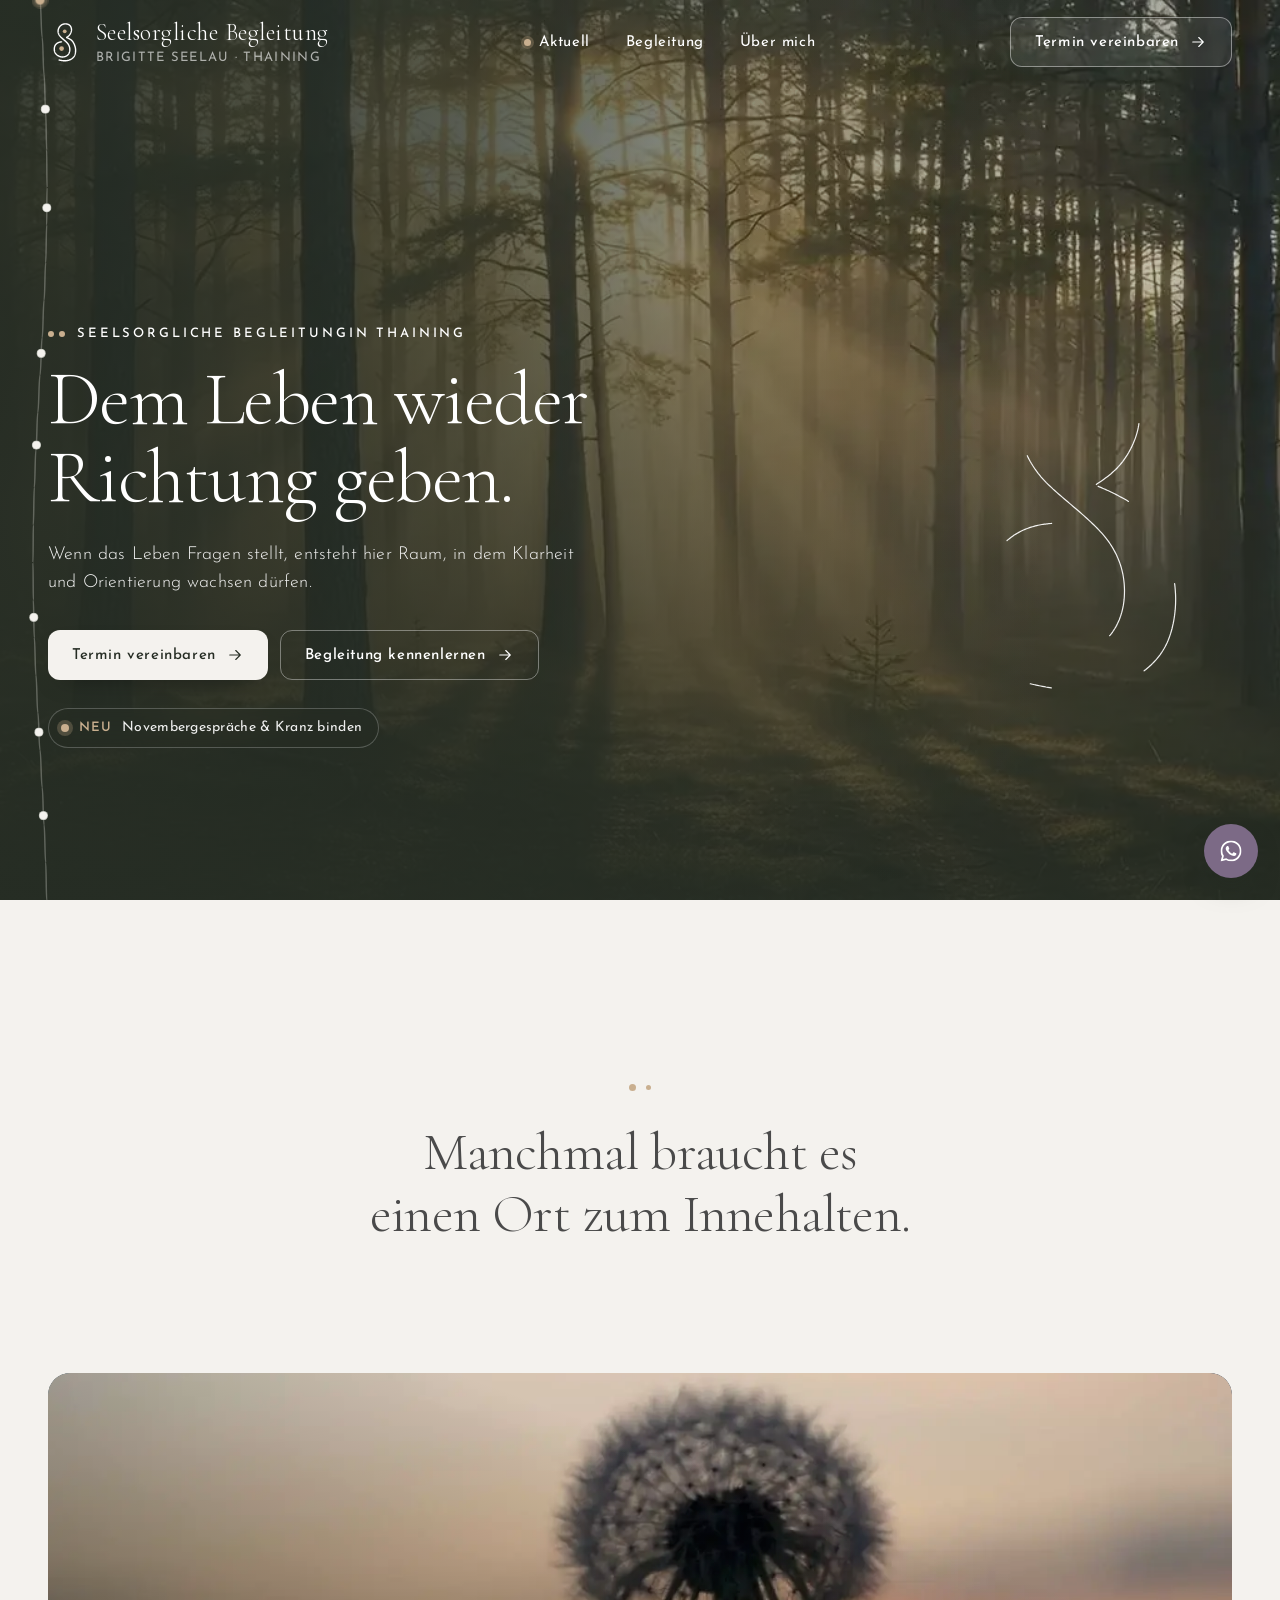
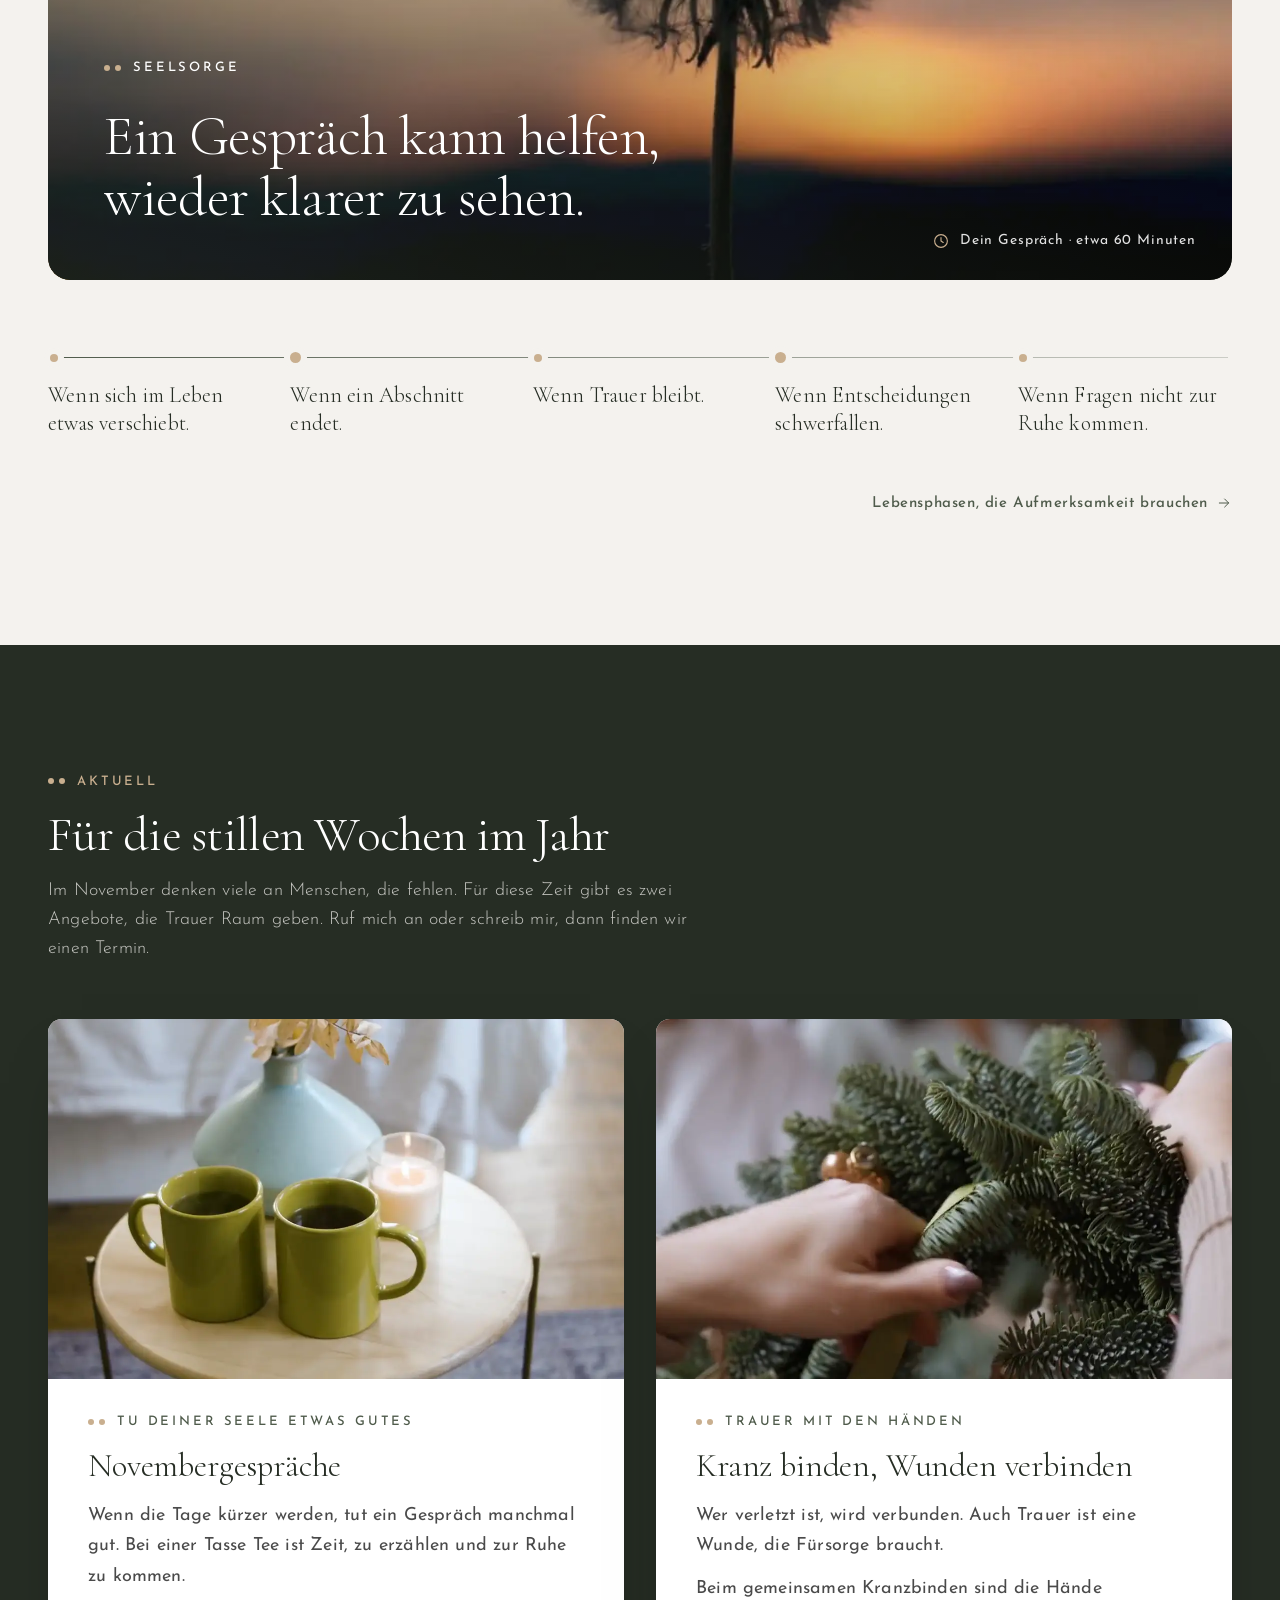
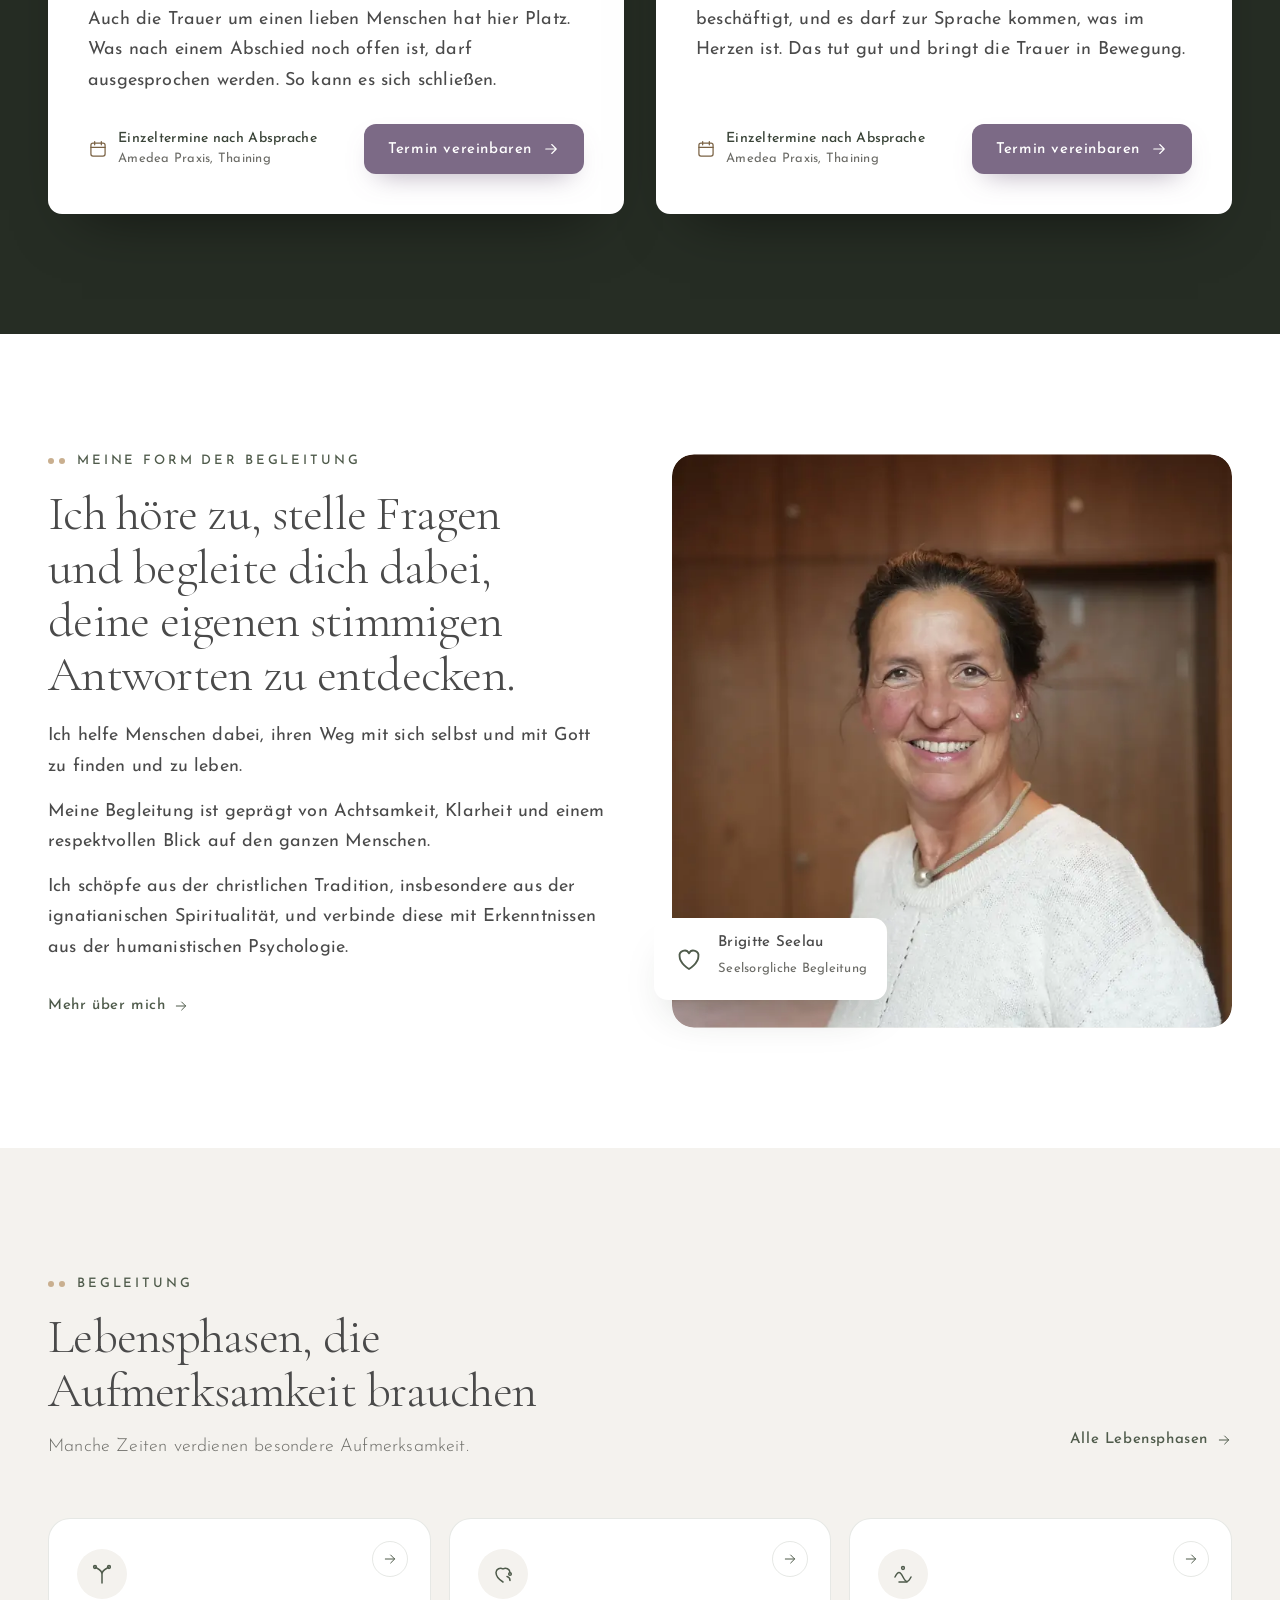
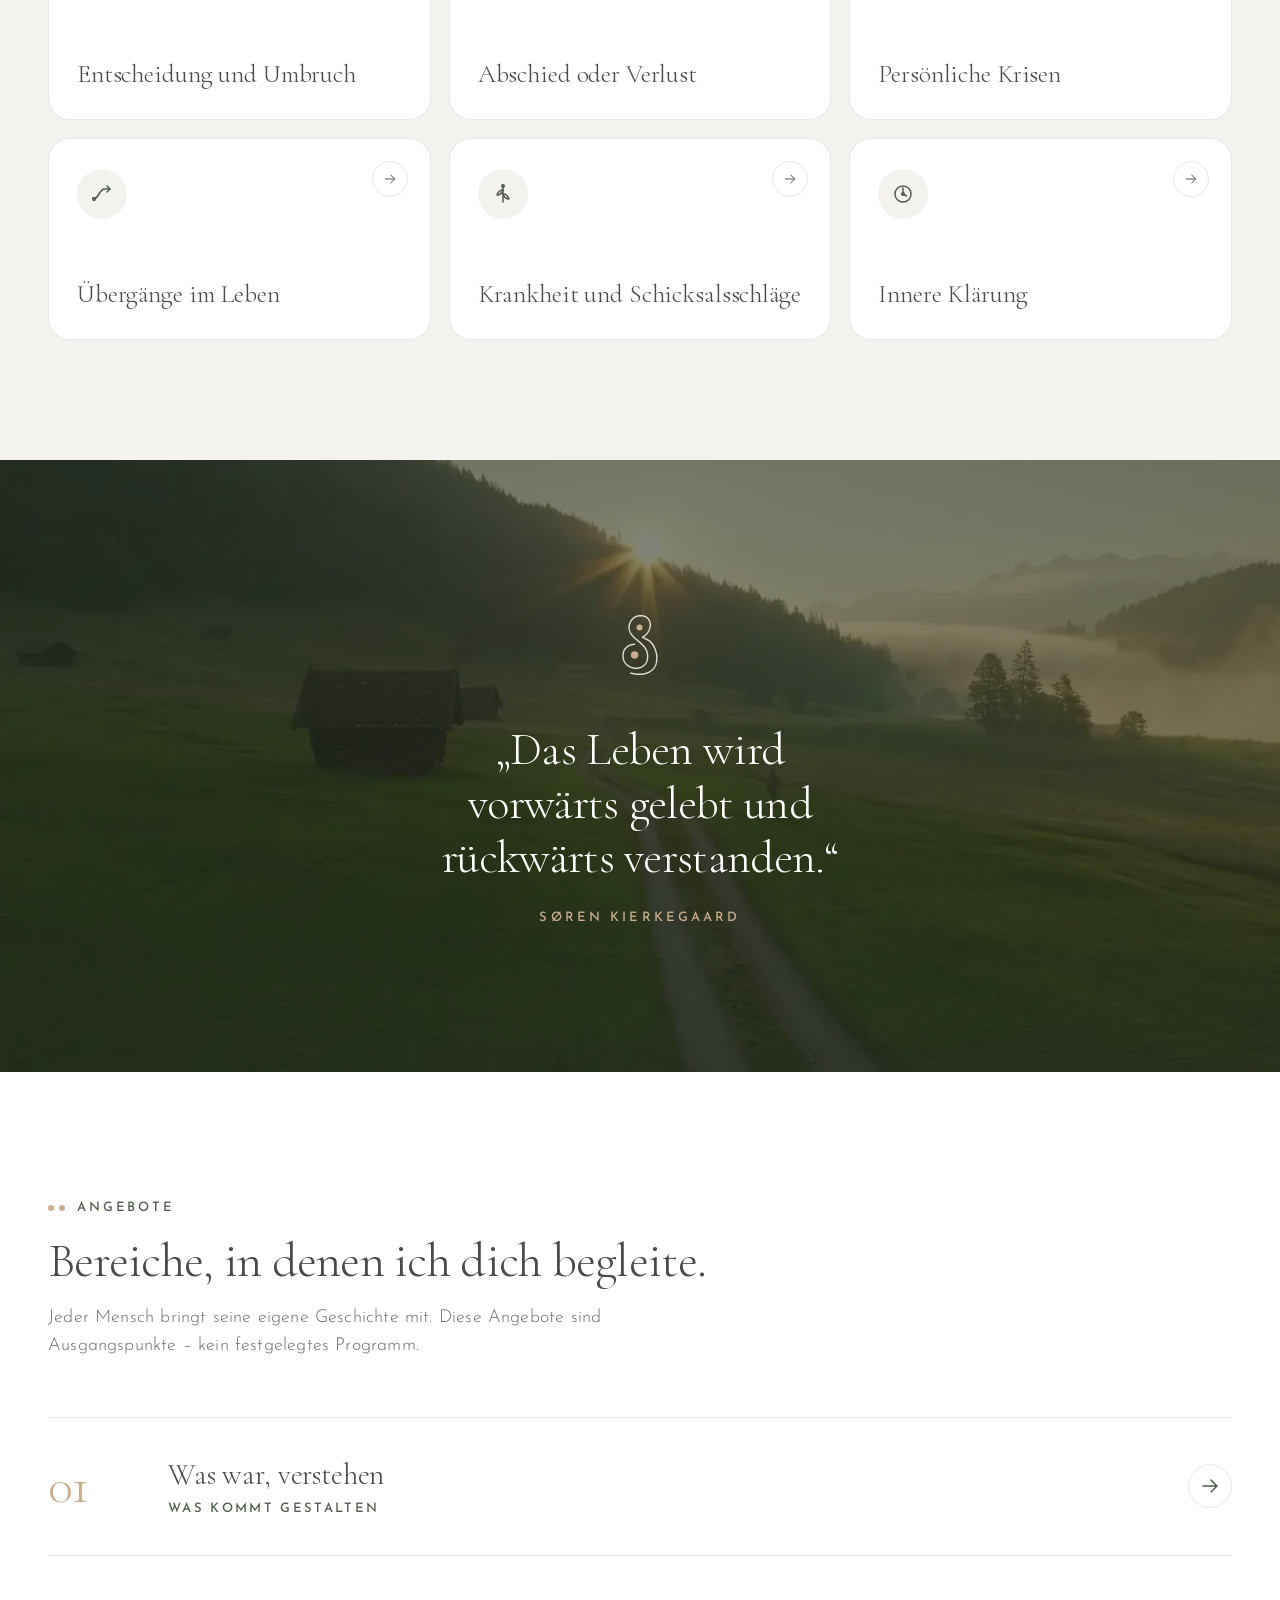
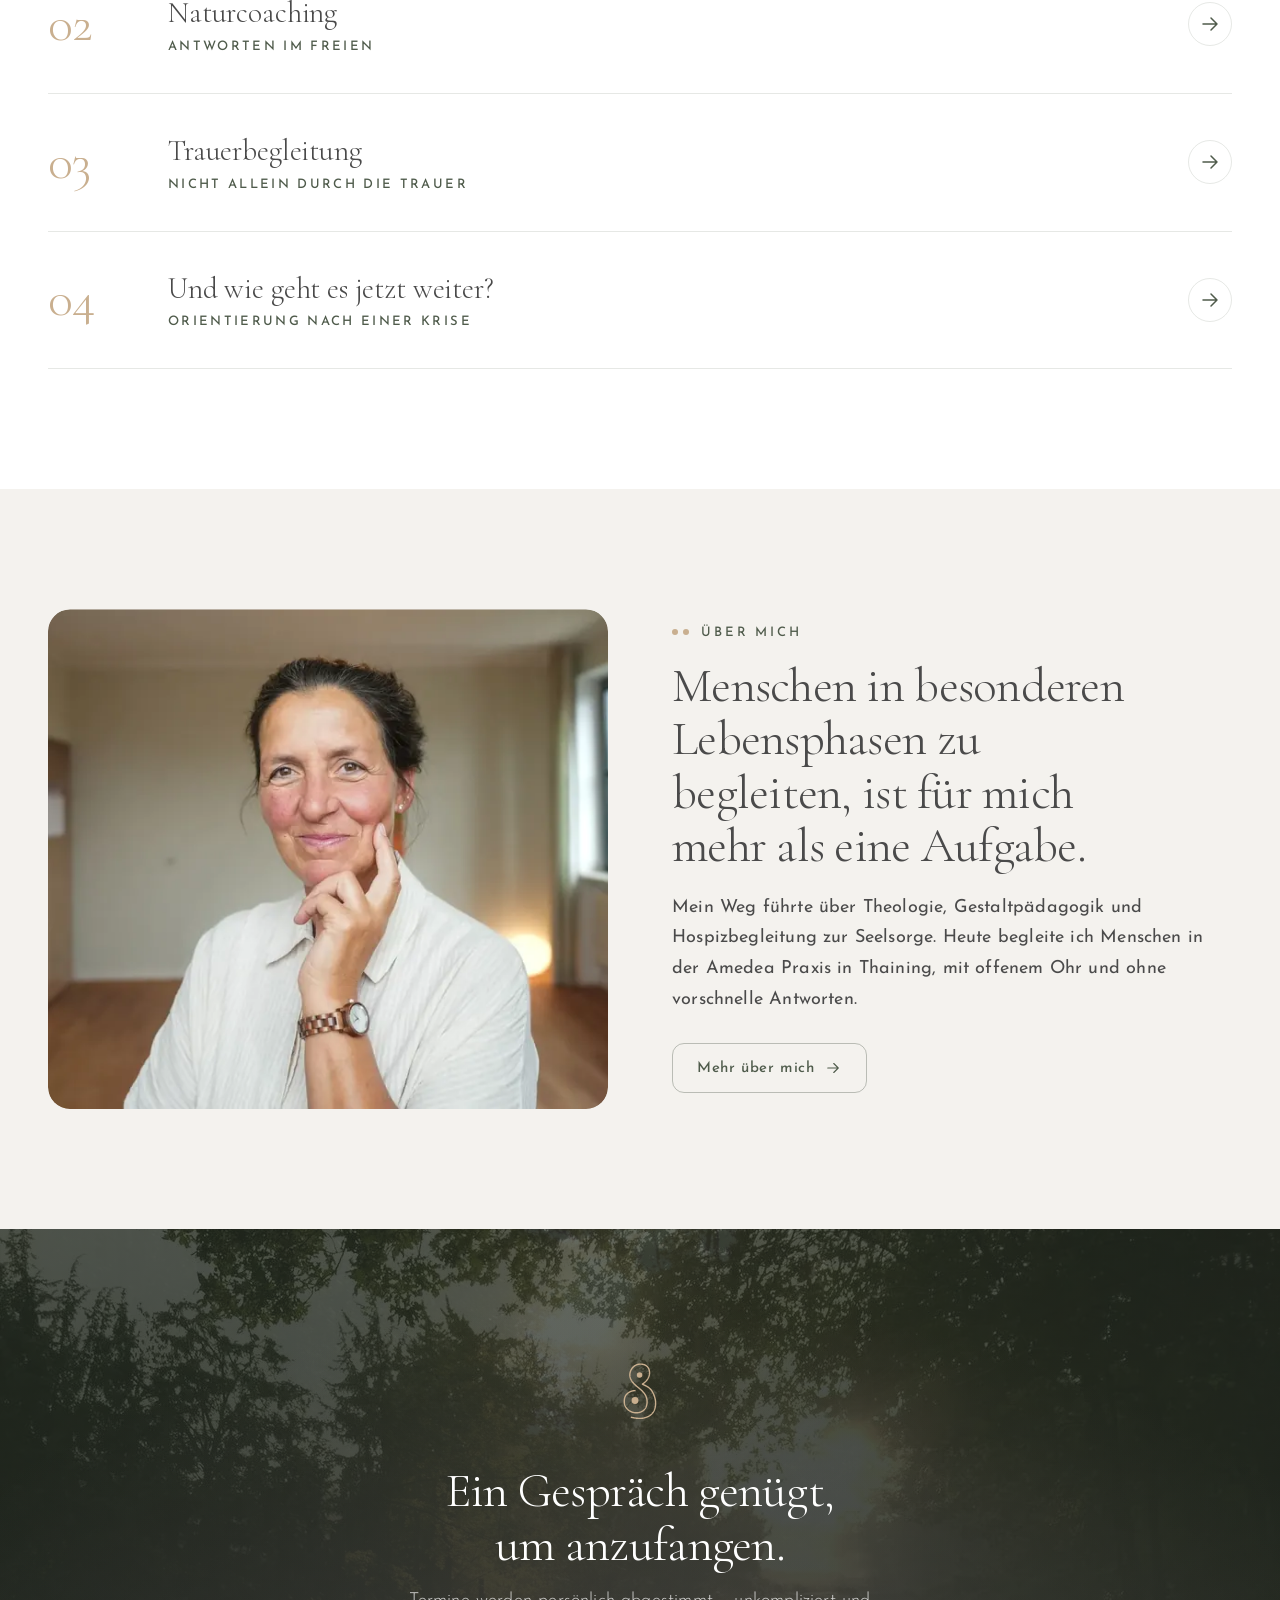
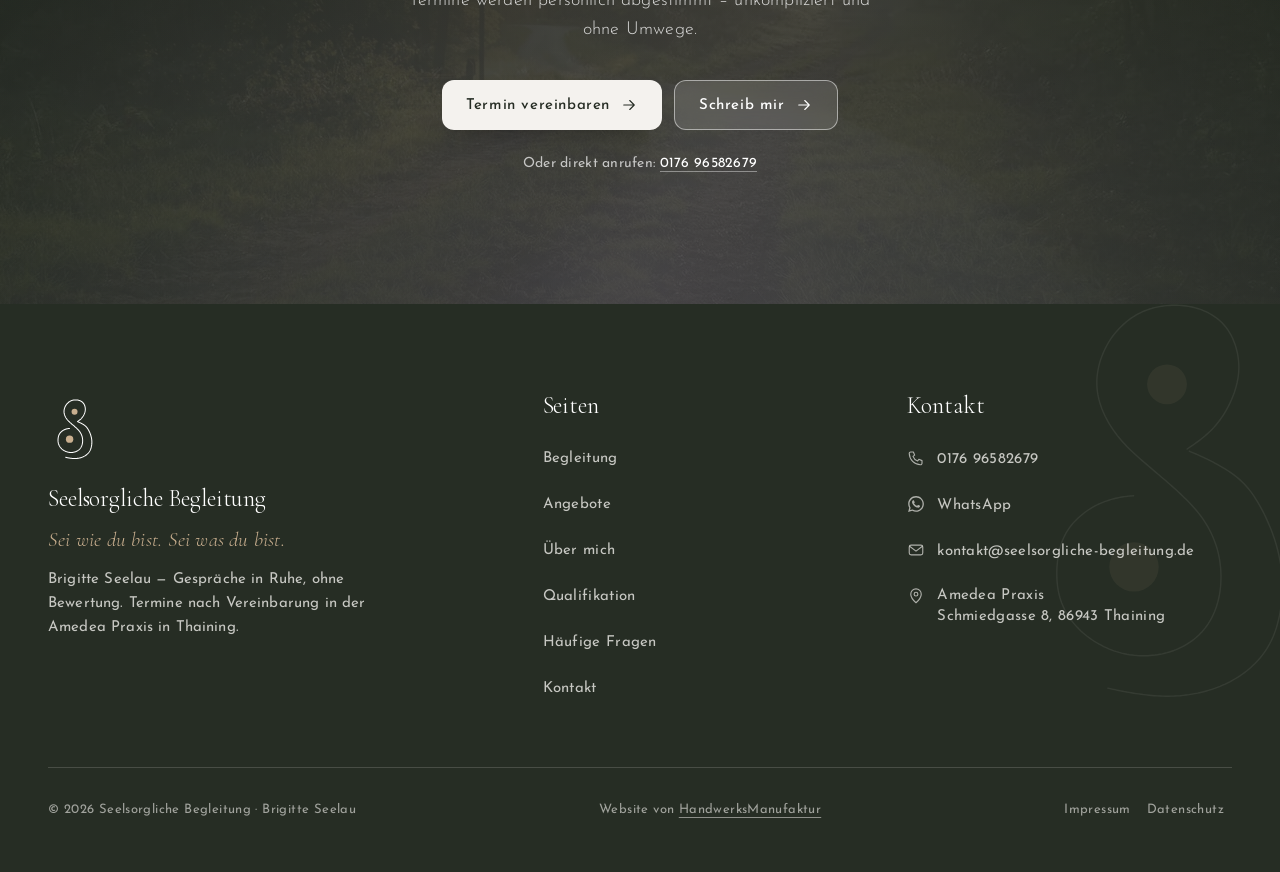
==== index.html @ f3597b8f "Kundenwunsch eingebaut (seelsorgliche-begleitung)" ====
<!DOCTYPE html>
<html lang="de" class="kein-js">
<head>
<meta charset="UTF-8">
<meta name="viewport" content="width=device-width, initial-scale=1.0">
<title>Seelsorgliche Begleitung in Thaining | Brigitte Seelau</title>
<meta name="description" content="Seelsorgliche Begleitung in Thaining: Brigitte Seelau begleitet in Krisen, Trauer, Übergängen und Entscheidungen. Gespräche in Ruhe, ohne Bewertung.">
<link rel="canonical" href="https://seelsorgliche-begleitung.de/">
<meta name="robots" content="index, follow, max-image-preview:large">
<meta name="author" content="Brigitte Seelau">
<meta property="og:site_name" content="Seelsorgliche Begleitung">
<meta property="og:locale" content="de_DE">
<meta property="og:url" content="https://seelsorgliche-begleitung.de/">
<meta property="og:title" content="Seelsorgliche Begleitung in Thaining | Brigitte Seelau">
<meta property="og:description" content="Seelsorgliche Begleitung in Thaining: Brigitte Seelau begleitet in Krisen, Trauer, Übergängen und Entscheidungen. Gespräche in Ruhe, ohne Bewertung.">
<meta property="og:type" content="website">
<meta property="og:image" content="https://seelsorgliche-begleitung.de/assets/img/og.jpg">
<meta property="og:image:alt" content="Seelsorgliche Begleitung — Brigitte Seelau, Thaining">
<meta name="twitter:card" content="summary_large_image">
<meta name="theme-color" content="#F4F2EE">
<link rel="icon" href="/assets/img/favicon.svg" type="image/svg+xml">
<link rel="icon" type="image/png" sizes="32x32" href="/assets/img/favicon-32.png">
<link rel="apple-touch-icon" href="/assets/img/favicon-180.png">
<link rel="preload" href="/assets/font/cormorant-300.woff2" as="font" type="font/woff2" crossorigin media="(min-width:641px)">
<link rel="preload" href="/assets/font/cormorant-500.woff2" as="font" type="font/woff2" crossorigin media="(max-width:640px)">
<link rel="preload" href="/assets/font/josefin-var.woff2" as="font" type="font/woff2" crossorigin>
<style>/* Schriften lokal — keine Verbindung nach draußen. Cormorant Garamond Light (300, wie auf der bisherigen Seite) + Medium (500, Überschriften am Handy) und Josefin Sans als variable Schrift (300–600). */
@font-face{font-family:"Cormorant Garamond";font-style:normal;font-weight:300;font-display:swap;src:url(/assets/font/cormorant-300.woff2) format("woff2")}
@font-face{font-family:"Cormorant Garamond";font-style:normal;font-weight:500;font-display:swap;src:url(/assets/font/cormorant-500.woff2) format("woff2")}
@font-face{font-family:"Cormorant Garamond";font-style:italic;font-weight:300;font-display:swap;src:url(/assets/font/cormorant-300i.woff2) format("woff2")}
@font-face{font-family:"Josefin Sans";font-style:normal;font-weight:100 700;font-display:swap;src:url(/assets/font/josefin-var.woff2) format("woff2")}
@font-face{font-family:"Cormorant Fallback";src:local("Georgia"),local("Times New Roman");size-adjust:86%;ascent-override:90%;descent-override:26%;line-gap-override:0%}
@font-face{font-family:"Josefin Fallback";src:local("Helvetica Neue"),local("Arial");size-adjust:101%;ascent-override:95%;descent-override:22%;line-gap-override:0%}</style>
<link rel="preload" as="image" href="/assets/img/poster-hero-start.webp" fetchpriority="high">
<style>/* Seelsorgliche Begleitung — Brigitte Seelau, Thaining · Neubau 22.10.2026
   Signatur „Der gemeinsame Weg“: die Haarlinie des Logos zieht als Weg durch die Seite, zwei goldene Punkte gehen mit.
   Farben aus dem Logo: Salbei #4F5B4B · Lila #7C6A86 · Gold #C9AF8F · Creme #F4F2EE · Text #4A4A4A. */
:root{
  --salbei:#4F5B4B; --salbei-tief:#3A4438; --tinte:#262D24; --tinte-2:#30392E;
  --lila:#7C6A86; --lila-tief:#655572; --gold:#C9AF8F; --gold-text:#7A6244;
  --creme:#F4F2EE; --creme-2:#EBE8E1; --weiss:#FFFFFF; --text:#4A4A4A; --grau:#6B6B66;
  --linie:rgba(79,91,75,.14); --linie-hell:rgba(244,242,238,.16);
  --r:22px; --r-s:14px; --r-k:12px; --wrap:1240px;
  --serif:"Cormorant Garamond","Cormorant Fallback",Georgia,serif;
  --sans:"Josefin Sans","Josefin Fallback",system-ui,sans-serif;
  --ease:cubic-bezier(.2,.7,.3,1); --schnell:.3s; --druck:.97;
}
*{box-sizing:border-box;margin:0;padding:0}
html{scroll-behavior:smooth;-webkit-text-size-adjust:100%}
body{font:400 18px/1.7 var(--sans);letter-spacing:.01em;color:var(--text);background:var(--creme);overflow-x:clip;font-synthesis:none}
img,video{display:block;max-width:100%}
img{height:auto}
a{color:inherit;text-decoration:none}
button{font:inherit;color:inherit;background:none;border:0;cursor:pointer}
ul,ol{list-style:none}
h1,h2,h3,h4{font-family:var(--serif);font-weight:300;line-height:1.08;letter-spacing:-.015em;text-wrap:balance;hyphens:manual;-webkit-hyphens:manual;overflow-wrap:break-word}
h1{font-size:clamp(2.8rem,6vw,5.2rem);line-height:1.02;letter-spacing:-.02em}
h2{font-size:clamp(2rem,3.8vw,3.3rem);line-height:1.1}
h3{font-size:clamp(1.45rem,2vw,1.8rem);letter-spacing:-.005em;line-height:1.15}
p{max-width:62ch;text-wrap:pretty}
.wrap{width:100%;max-width:var(--wrap);margin:0 auto;padding:0 28px}
section{position:relative;padding:120px 0}
section.pt0{padding-top:0}
.weiss{background:var(--weiss)}
::selection{background:var(--lila);color:#fff}
.skip{position:absolute;left:-9999px;top:16px;z-index:300;background:var(--tinte);color:#fff;padding:12px 18px;border-radius:var(--r-k)}
.skip:focus{left:16px}
:focus-visible{outline:2px solid var(--lila);outline-offset:3px;border-radius:6px}
[id]{scroll-margin-top:96px}

/* ---------- Icons, Kicker (zwei Punkte — das Zeichen wiederholt sich) */
.ic{width:24px;height:24px;fill:none;stroke:currentColor;stroke-width:1.5;stroke-linecap:round;stroke-linejoin:round;flex:none}
.ic-marke{stroke:none;transform:scale(.88)}
.kicker{display:inline-flex;align-items:center;gap:12px;font:500 13px/1 var(--sans);letter-spacing:.22em;text-transform:uppercase;color:var(--salbei);margin-bottom:20px}
.kicker::before{content:"";width:6px;height:6px;border-radius:50%;background:var(--gold);box-shadow:11px 0 0 var(--gold);margin-right:11px;flex:none}
.kicker.hell{color:#fff}
.lead{font-size:clamp(1.1rem,1.4vw,1.25rem);line-height:1.6;color:var(--grau);font-weight:300}
.kursiv{font-family:var(--serif);font-style:italic}

/* ---------- Knöpfe (Druck-Feedback auf pointer-down, 12-px-Radius für alle) */
.btn{--s:1;position:relative;display:inline-flex;align-items:center;gap:10px;padding:15px 24px;border-radius:var(--r-k);font:500 15px/1 var(--sans);letter-spacing:.04em;overflow:hidden;min-height:50px;white-space:nowrap;transition:transform var(--schnell) var(--ease),box-shadow var(--schnell) var(--ease),background var(--schnell) var(--ease),border-color var(--schnell) var(--ease);transform:translate(var(--mx,0),var(--my,0)) scale(var(--s))}
.btn .ic{width:18px;height:18px;transition:transform var(--schnell) var(--ease)}
.btn:hover .ic{transform:translateX(4px)}
.btn:active{--s:var(--druck);transition-duration:.1s}
.btn-lila{background:var(--lila);color:#fff;box-shadow:0 12px 28px -14px rgba(124,106,134,.7)}
.btn-lila:hover{background:var(--lila-tief);box-shadow:0 16px 32px -14px rgba(124,106,134,.8);--my:-2px}
.btn-lila::after{content:"";position:absolute;inset:0;background:linear-gradient(105deg,transparent 35%,rgba(255,255,255,.22) 50%,transparent 65%);transform:translateX(-130%);transition:transform .4s var(--ease)}
.btn-lila:hover::after{transform:translateX(130%)}
.btn-hell{background:rgba(255,255,255,.12);color:#fff;border:1px solid rgba(255,255,255,.5);backdrop-filter:blur(10px);-webkit-backdrop-filter:blur(10px)}
.btn-hell:hover{background:rgba(255,255,255,.22);--my:-2px}
.btn-linie{color:var(--salbei);border:1.5px solid rgba(79,91,75,.35);background:transparent}
.btn-linie:hover{border-color:var(--salbei);background:rgba(79,91,75,.06);--my:-2px}
.text-link{display:inline-flex;align-items:center;gap:8px;min-height:44px;font:500 15px/1 var(--sans);letter-spacing:.04em;color:var(--salbei);text-decoration:underline;text-decoration-thickness:1px;text-underline-offset:6px;text-decoration-color:transparent;transition:text-decoration-color var(--schnell),color var(--schnell)}
.text-link:hover{text-decoration-color:var(--gold)}
.text-link .ic{width:16px;height:16px;transition:transform var(--schnell) var(--ease)}
.text-link:hover .ic{transform:translateX(4px)}
.knoepfe{display:flex;gap:12px;flex-wrap:wrap}
a[href]:not(.btn):not(.lp-karte):not(.angebot):active,button:not(.btn):active{opacity:.6;transition-duration:.1s}

/* ---------- Kopf: durchsichtig über dem Video, fest beim Scrollen */
header{position:fixed;inset:0 0 auto 0;z-index:60;transition:transform .4s var(--ease),background .4s var(--ease),box-shadow .4s var(--ease);background:transparent;color:var(--text)}
header.ueber-dunkel:not(.fest){color:#fff}
header.oben-weg{transform:translateY(-100%)}
header.fest{background:rgba(244,242,238,.84);backdrop-filter:blur(18px) saturate(140%);-webkit-backdrop-filter:blur(18px) saturate(140%);box-shadow:0 1px 0 rgba(79,91,75,.1);color:var(--text)}
header .wrap{display:flex;align-items:center;justify-content:space-between;min-height:84px;gap:20px}
.marke{display:flex;align-items:center;gap:14px;min-height:44px;color:inherit}
.marke-zeichen{width:34px;height:47px}
.marke b{font:300 24px/1 var(--serif);letter-spacing:.02em;white-space:nowrap;color:inherit}
.marke b small{display:block;font:400 13px/1 var(--sans);letter-spacing:.14em;text-transform:uppercase;margin-top:6px;opacity:.78}
.zeichen .haar{fill:none;stroke:currentColor;stroke-width:1.4;stroke-linecap:round;stroke-linejoin:round;vector-effect:non-scaling-stroke}
.zeichen .punkt{fill:var(--gold)}
nav.haupt ul{display:flex;gap:4px}
nav.haupt a{position:relative;display:block;padding:15px 16px;font:400 15px/1 var(--sans);letter-spacing:.04em;border-radius:var(--r-k);transition:background var(--schnell),color var(--schnell)}
nav.haupt a::after{content:"";position:absolute;left:50%;bottom:7px;width:5px;height:5px;border-radius:50%;background:var(--gold);transform:translateX(-50%) scale(0);transition:transform var(--schnell) var(--ease)}
nav.haupt a:hover{background:rgba(79,91,75,.08)}
header.ueber-dunkel:not(.fest) nav.haupt a:hover{background:rgba(255,255,255,.12)}
nav.haupt a.aktiv::after{transform:translateX(-50%) scale(1)}
.header-cta{display:flex;align-items:center;gap:10px}
.menu-knopf{display:none;width:48px;height:48px;border-radius:50%;background:var(--salbei);color:#fff;place-items:center;transition:background var(--schnell)}
.menu-knopf span{display:block;width:20px;height:1.5px;background:#fff;position:relative;transition:background .2s}
.menu-knopf span::before,.menu-knopf span::after{content:"";position:absolute;left:0;width:20px;height:1.5px;background:#fff;transition:transform .3s var(--ease),top .3s var(--ease)}
.menu-knopf span::before{top:-6px} .menu-knopf span::after{top:6px}
body.menu-offen .menu-knopf span{background:transparent}
body.menu-offen .menu-knopf span::before{top:0;transform:rotate(45deg)} body.menu-offen .menu-knopf span::after{top:0;transform:rotate(-45deg)}
.menu-flaeche{position:fixed;inset:0;z-index:55;background:var(--creme);color:var(--text);padding:140px 28px 40px;display:flex;flex-direction:column;justify-content:space-between;opacity:0;visibility:hidden;transform:translateY(-2%);transition:opacity .4s var(--ease),transform .4s var(--ease),visibility 0s .4s;overscroll-behavior:contain}
.menu-flaeche[hidden]{display:none}
body.menu-offen .menu-flaeche{opacity:1;visibility:visible;transform:none;transition-delay:0s}
.menu-flaeche ul{display:grid;gap:2px}
.menu-flaeche li a{display:flex;align-items:center;gap:16px;padding:12px 0;font:300 clamp(1.7rem,6.5vw,2.3rem)/1.1 var(--serif);opacity:0;transform:translateY(12px);transition:opacity .4s var(--ease),transform .4s var(--ease);transition-delay:calc(.05s * var(--i,0))}
.menu-flaeche li a::before{content:"";width:7px;height:7px;border-radius:50%;background:var(--gold);flex:none;transition:transform var(--schnell) var(--ease)}
.menu-flaeche li a.aktiv::before{box-shadow:0 0 0 4px rgba(201,175,143,.3)}
.menu-flaeche li a:hover::before{transform:scale(1.4)}
body.menu-offen .menu-flaeche li a{opacity:1;transform:none}
.menu-flaeche .unten{font-size:14px;letter-spacing:.02em;color:var(--grau);display:grid;gap:4px}
.menu-flaeche .unten a{min-height:44px;display:inline-flex;align-items:center;gap:10px;color:var(--text)}
.menu-flaeche .unten .ic{width:18px;height:18px;color:var(--salbei)}
.menu-zeichen{position:absolute;right:-30px;bottom:-30px;width:min(60vw,300px);opacity:.1;pointer-events:none;color:var(--salbei)}
.menu-zeichen svg{width:100%;height:auto}

/* ---------- Der Weg (Signatur): die Haarlinie links, füllt sich mit dem Scrollen, zwei goldene Punkte gehen mit */
.wegbahn{position:fixed;left:16px;top:0;bottom:0;width:48px;z-index:40;pointer-events:none;--p:0}
.wegbahn-svg{position:absolute;inset:0;width:48px;height:100%;overflow:visible}
.wegbahn .bahn{fill:none;stroke:rgba(79,91,75,.18);stroke-width:1.5;stroke-linecap:round}
.wegbahn .fluss{fill:none;stroke:var(--salbei);stroke-width:1.5;stroke-linecap:round}
.wegbahn .geher{position:absolute;left:0;top:0;width:9px;height:9px;border-radius:50%;background:var(--gold);transform:translate(-50%,-50%);box-shadow:0 0 0 4px rgba(201,175,143,.22);will-change:transform}
.wegbahn .geher.g2{width:7px;height:7px;opacity:.85;box-shadow:0 0 0 3px rgba(201,175,143,.18)}
.wegbahn .punkt{position:absolute;left:0;top:0;width:44px;height:44px;transform:translate(-50%,-50%);pointer-events:auto;border-radius:50%}
.wegbahn .punkt::before{content:"";position:absolute;left:50%;top:50%;width:9px;height:9px;border-radius:50%;background:var(--creme);border:1.5px solid rgba(79,91,75,.35);transform:translate(-50%,-50%) scale(.85);transition:transform .35s var(--ease),border-color .35s,background .35s,box-shadow .35s}
.wegbahn .punkt.an::before{background:var(--gold);border-color:var(--gold);transform:translate(-50%,-50%) scale(1.1);box-shadow:0 0 0 5px rgba(201,175,143,.2)}
.wegbahn .punkt i{position:absolute;left:34px;top:50%;transform:translateY(-50%) translateX(-6px);white-space:nowrap;font:500 13px/1 var(--sans);letter-spacing:.14em;text-transform:uppercase;color:var(--salbei-tief);background:rgba(244,242,238,.94);padding:8px 12px;border-radius:999px;opacity:0;transition:opacity .25s,transform .25s var(--ease);font-style:normal;box-shadow:0 8px 22px -10px rgba(38,45,36,.3)}
.wegbahn .punkt:hover i,.wegbahn .punkt.an.frisch i{opacity:1;transform:translateY(-50%) translateX(0)}
body.dunkel-oben .wegbahn .bahn{stroke:rgba(244,242,238,.28)}
body.dunkel-oben .wegbahn .fluss{stroke:var(--gold)}
@media (max-width:1180px){.wegbahn{display:none}}

/* ---------- Cursor: zwei goldene Punkte, die mitgehen */
.cursor{position:fixed;left:0;top:0;z-index:100;pointer-events:none}
.cursor i{position:fixed;left:0;top:0;width:8px;height:8px;border-radius:50%;background:var(--gold);transform:translate(-50%,-50%);opacity:0;transition:width .25s var(--ease),height .25s var(--ease),background .25s,opacity .3s,border-color .25s;border:1.5px solid transparent}
.cursor i+i{width:5px;height:5px;opacity:0}
.cursor.an i{opacity:.95}
.cursor.an i+i{opacity:.7}
.cursor.link i:first-child{width:40px;height:40px;background:rgba(201,175,143,.14);border-color:var(--gold)}
.cursor.foto i:first-child{width:64px;height:64px;background:rgba(201,175,143,.1);border-color:rgba(201,175,143,.7)}
@media (hover:none),(max-width:900px){.cursor{display:none}}

/* ---------- Intro (einmal, beim Kommen von außen): die Linie zeichnet sich, die beiden Punkte setzen sich */
.intro{position:fixed;inset:0;z-index:200;background:var(--creme);display:grid;place-items:center;color:var(--salbei);transition:opacity .5s var(--ease),visibility 0s .5s}
.intro.weg{opacity:0;visibility:hidden}
.intro svg{width:min(34vw,200px);height:auto;overflow:visible}
.intro .haar{stroke-dasharray:1;stroke-dashoffset:1;animation:zeichnen .8s var(--ease) .1s forwards}
.intro .haar+.haar{animation-delay:.5s}
.intro .punkt{transform:scale(0);transform-origin:center;transform-box:fill-box;animation:setzen .4s var(--ease) 1s forwards}
.intro .punkt+.punkt{animation-delay:1.1s}
.intro .wort{position:absolute;bottom:17vh;left:0;right:0;text-align:center;font:300 clamp(1.1rem,2.6vw,1.6rem)/1 var(--serif);letter-spacing:.32em;text-transform:uppercase;color:var(--salbei-tief);opacity:0;animation:auftauchen .6s var(--ease) 1s forwards;padding:0 20px}
@keyframes zeichnen{to{stroke-dashoffset:0}}
@keyframes setzen{from{transform:scale(0)}60%{transform:scale(1.25)}to{transform:scale(1)}}
@keyframes auftauchen{from{opacity:0;transform:translateY(8px);filter:blur(6px)}to{opacity:1;transform:none;filter:blur(0)}}
html.ankunft .intro{display:none}

/* ---------- Seitenwechsel: weiche Blende */
.blende{position:fixed;inset:0;z-index:190;background:var(--creme);opacity:0;visibility:hidden;pointer-events:none;transition:opacity .35s var(--ease),visibility 0s .35s}
.blende.los{opacity:1;visibility:visible;transition:opacity .35s var(--ease)}
html.ankunft .blende{visibility:visible;opacity:1;animation:blendeWeg .6s var(--ease) .05s forwards}
@keyframes blendeWeg{to{opacity:0;visibility:hidden}}

/* ---------- Reveal (additiv — ohne JS ist alles sichtbar) */
/* Reveal über `translate`, Hover über `transform` — so überschreibt der Reveal keine Hover-Antwort */
.js .rev{opacity:0;translate:0 22px;filter:blur(3px);transition:opacity .4s var(--ease),translate .4s var(--ease),filter .4s var(--ease)}
.js .rev.da{opacity:1;translate:none;filter:blur(0)}
.js .rev.v2{transition-delay:.1s}.js .rev.v3{transition-delay:.2s}.js .rev.v4{transition-delay:.3s}.js .rev.v5{transition-delay:.4s}
/* Hero-Text ist ab dem ersten Bild sichtbar (größtes Element auf dem Handy, LCP): nur ein kurzes Gleiten, kein Ausblenden */
.js .hero .rev{opacity:1;filter:none;translate:none;transition:none;animation:heroRein .5s var(--ease) both}
.js .hero .rev.v2{animation-delay:.08s}.js .hero .rev.v3{animation-delay:.16s}
@keyframes heroRein{from{transform:translateY(14px)}to{transform:none}}
.js .worte i{display:inline-block;font-style:inherit;opacity:0;transform:translateY(.4em);filter:blur(4px);transition:opacity .4s var(--ease),transform .4s var(--ease),filter .4s var(--ease);transition-delay:calc(var(--i) * .045s)}
.js .worte.da i{opacity:1;transform:none;filter:blur(0)}
/* Bilder öffnen sich weich: Rahmen weitet sich, das Motiv kommt näher */
.js .oeffnet{clip-path:inset(9% 7% round var(--r));transition:clip-path .4s var(--ease)}
.js .oeffnet img,.js .oeffnet video{transform:scale(1.08);transition:transform .6s var(--ease)}
.js .oeffnet.da{clip-path:inset(0 0 round var(--r))}
.js .oeffnet.da img,.js .oeffnet.da video{transform:none}

/* ---------- Hero */
.hero{position:relative;min-height:100svh;display:flex;align-items:flex-end;color:#fff;overflow:hidden;background:var(--tinte);padding:0}
.hero .medien{position:absolute;inset:0}
.hero video,.hero .medien img{width:100%;height:100%;object-fit:cover;position:absolute;inset:0}
.hero .schleier{position:absolute;inset:0;background:
  linear-gradient(to right,rgba(38,45,36,.86) 0,rgba(38,45,36,.66) 36%,rgba(38,45,36,.2) 64%,transparent 82%),
  linear-gradient(to top,rgba(38,45,36,.92) 0,rgba(38,45,36,.5) 40%,rgba(38,45,36,.26) 72%,rgba(38,45,36,.38) 100%)}
.hero-inhalt{position:relative;padding-top:184px;padding-bottom:152px;display:grid;grid-template-columns:1.15fr .85fr;gap:40px;align-items:end}
.hero h1{max-width:19ch;color:#fff;text-wrap:balance}
.hero-klein h1{max-width:22ch}
.hero .lead{color:rgba(255,255,255,.94);margin:24px 0 32px;max-width:48ch}
.hero .krumen{margin-bottom:22px}
.hero-zeichen{justify-self:end;width:min(26vw,300px);--p:.35;color:rgba(255,255,255,.92)}
.hero-zeichen svg{width:100%;height:auto;overflow:visible}
.scroll-zeichen .haar{stroke-width:1.2;stroke-dasharray:1;stroke-dashoffset:calc(1 - var(--p));transition:stroke-dashoffset .15s var(--ease)}
.scroll-zeichen .punkt{transform-box:fill-box;transform-origin:center;transform:scale(clamp(0,calc(var(--p) * 2.2 - 1.2),1));transition:transform .15s var(--ease)}
.hero-klein{min-height:60svh}
.hero-klein .hero-inhalt{grid-template-columns:1fr;padding-top:160px;padding-bottom:88px}
.krumen{display:flex;gap:8px;align-items:center;font:400 13px/1 var(--sans);letter-spacing:.06em;color:rgba(255,255,255,.75);margin-bottom:22px;flex-wrap:wrap}
.krumen a{min-height:44px;min-width:44px;display:inline-flex;align-items:center;transition:color var(--schnell)} .krumen a:hover{color:#fff}
.krumen .ic{width:14px;height:14px}

/* ---------- Statement (füllt sich wortweise durch die Bildmitte, beide Richtungen) */
.statement{--p:0;text-align:center;padding:120px 0}
.hero + .statement{padding:184px 0 128px}
.statement h2{font-size:clamp(1.9rem,4.2vw,3.5rem);line-height:1.15;max-width:22ch;margin:0 auto;letter-spacing:-.015em}
.statement h2 i{font-style:normal;opacity:.18;transition:opacity .3s}
.statement h2 i.an{opacity:1}
.statement .lead{margin:22px auto 0;text-align:center;max-width:40ch}
.statement-punkte{display:flex;justify-content:center;gap:10px;margin-bottom:30px}
.statement-punkte i{width:7px;height:7px;border-radius:50%;background:var(--gold);display:block}
.statement-punkte i+i{width:5px;height:5px;margin-top:1px}

/* ---------- Duo (Bild + Text, beide Spalten gleich hoch) */
.duo{display:grid;grid-template-columns:1fr 1fr;gap:64px;align-items:stretch}
.duo.rechts .bildseite{order:2}
.duo>div:not(.bildseite){align-content:center;display:grid;gap:0}
.bildseite{position:relative;min-height:500px}
.foto{border-radius:var(--r);overflow:hidden;background:var(--creme-2);position:absolute;inset:0}
.foto img{width:100%;height:100%;object-fit:cover}
.js .foto.oeffnet.da:hover img{transform:scale(1.035)}
.notiz{position:absolute;left:-18px;bottom:28px;background:#fff;border-radius:var(--r-s);padding:16px 20px;box-shadow:0 24px 48px -24px rgba(38,45,36,.4);display:flex;align-items:center;gap:14px;max-width:290px;z-index:2}
.notiz .ic{width:30px;height:30px;color:var(--salbei)}
.notiz b{display:block;font:500 15px/1.25 var(--sans);letter-spacing:.02em} .notiz span{font-size:13px;letter-spacing:.02em;color:var(--grau)}
.duo h2{margin-bottom:20px}
.duo p+p{margin-top:14px}
.duo .btn{margin-top:28px;justify-self:start}
.duo .text-link{margin-top:20px;justify-self:start}
.duo .knoepfe{margin-top:28px}
.kopf{max-width:720px;margin-bottom:56px}
.kopf.mitte{margin-left:auto;margin-right:auto;text-align:center}
.kopf.mitte .kicker{justify-content:center}
.kopf h2{margin-bottom:16px}
.kopf-zeile{display:flex;justify-content:space-between;align-items:end;gap:32px;margin-bottom:56px;flex-wrap:wrap}
.kopf-zeile .kopf{margin-bottom:0}

/* ---------- „Wenn …“ — fünf Anlässe entlang des Weges */
.wenn{position:relative;display:grid;gap:4px;margin:8px 0 28px;padding-left:2px}
.wenn::before{content:"";position:absolute;left:5px;top:18px;bottom:18px;width:1px;background:var(--linie)}
.wenn li{display:grid;grid-template-columns:auto 1fr;gap:18px;align-items:center;font:300 clamp(1.3rem,1.8vw,1.55rem)/1.3 var(--serif);padding:8px 0;transition:transform var(--schnell) var(--ease)}
.wenn li i{width:11px;height:11px;border-radius:50%;background:var(--creme);border:1.5px solid var(--gold);display:block;transition:background var(--schnell),transform var(--schnell) var(--ease)}
.wenn li:hover{transform:translateX(6px)} .wenn li:hover i{background:var(--gold);transform:scale(1.2)}

/* ---------- Lebensphasen-Karten (Naturvideo beim Drübergehen, am Handy im Bild) */
.lp-raster{display:grid;grid-template-columns:repeat(3,minmax(0,1fr));gap:18px}
.lp-karte{position:relative;display:block;border-radius:var(--r);overflow:hidden;background:#fff;border:1px solid var(--linie);isolation:isolate;transform:translateZ(0);transition:transform .4s var(--ease),box-shadow .4s var(--ease),border-color .4s;min-height:320px}
.lp-raster.klein .lp-karte{min-height:200px;background:#fff}
.weiss .lp-raster.klein .lp-karte{background:var(--creme)}
.lp-karte:hover,.lp-karte:focus-visible,.lp-karte.sb-an{transform:translateY(-4px);box-shadow:0 30px 50px -32px rgba(38,45,36,.5);border-color:transparent}
.lp-karte:active{transform:scale(var(--druck));transition-duration:.1s}
.lp-video,.lp-schleier{position:absolute;inset:0;width:100%;height:100%;object-fit:cover;opacity:0;z-index:-1;pointer-events:none;transition:opacity .4s var(--ease)}
.lp-schleier{background:linear-gradient(180deg,rgba(38,45,36,.36) 0%,rgba(38,45,36,.72) 100%)}
.lp-karte.sb-an .lp-video,.lp-karte.sb-an .lp-schleier{opacity:1}
.lp-text{position:relative;padding:30px 28px;display:flex;flex-direction:column;height:100%;min-height:inherit}
.lp-ico{width:50px;height:50px;border-radius:50%;background:var(--creme);display:grid;place-items:center;color:var(--salbei);margin-bottom:auto;transition:background .4s,color .4s,transform .4s var(--ease)}
.lp-raster.klein .lp-ico{background:var(--creme)}
.weiss .lp-raster.klein .lp-ico{background:#fff}
.lp-karte h3{margin-top:28px;transition:color .4s}
.lp-karte p{font-size:15.5px;line-height:1.6;color:var(--grau);margin-top:10px;transition:color .4s}
.lp-karte.sb-an h3,.lp-karte.sb-an p{color:#fff}
.lp-karte.sb-an .lp-ico{background:rgba(255,255,255,.14);color:var(--gold);transform:translateY(-2px)}
.lp-pfeil{position:absolute;right:22px;top:22px;width:36px;height:36px;border-radius:50%;border:1px solid var(--linie);display:grid;place-items:center;color:var(--salbei);transition:background .4s,color .4s,border-color .4s,transform .4s var(--ease)}
.lp-pfeil .ic{width:16px;height:16px}
.lp-karte:hover .lp-pfeil,.lp-karte.sb-an .lp-pfeil{background:var(--gold);border-color:var(--gold);color:var(--tinte);transform:rotate(-45deg)}

/* ---------- Angebote als Register (01–04) */
.angebote{display:grid}
.angebot{display:grid;grid-template-columns:88px 1fr 340px;gap:32px;align-items:stretch;padding:40px 0;border-top:1px solid var(--linie);color:inherit;transition:background .4s var(--ease);position:relative}
.angebot:last-child{border-bottom:1px solid var(--linie)}
.angebot>*{display:grid;align-content:center}
.angebot .nr{font:300 clamp(2.4rem,4vw,3.6rem)/1 var(--serif);letter-spacing:-.02em;color:var(--gold);transition:color .4s,transform .4s var(--ease)}
.angebot:hover .nr,.angebot:focus-visible .nr,.angebot.sb-an .nr{color:var(--salbei);transform:translateX(6px)}
.angebot h3{font-size:clamp(1.6rem,2.3vw,2.1rem)}
.angebot .unter{display:block;font:500 13px/1 var(--sans);letter-spacing:.18em;text-transform:uppercase;color:var(--salbei);margin:10px 0 14px}
.angebot p{font-size:16px;color:var(--grau);line-height:1.65}
.angebot-medien{display:grid;align-content:center}
.angebot-ende{display:grid;align-content:center;justify-content:end}
.angebot-video{aspect-ratio:16/9;border-radius:var(--r);overflow:hidden;background:var(--creme-2);position:relative}
.angebot-video video{width:100%;height:100%;object-fit:cover;transition:transform .4s var(--ease)}
.angebot:hover .angebot-video video,.angebot.sb-an .angebot-video video{transform:scale(1.03)}
.angebot.kurz{grid-template-columns:88px 1fr 44px}
.angebot.kurz .unter{margin-bottom:0}
.angebot-pfeil{width:44px;height:44px;border-radius:50%;border:1px solid var(--linie);display:grid;place-items:center;color:var(--salbei);transition:background .4s,color .4s,border-color .4s,transform .4s var(--ease)}
.angebot.kurz:hover .angebot-pfeil{background:var(--lila);border-color:var(--lila);color:#fff;transform:translateX(4px)}
.angebot.kurz:active{opacity:.7;transition-duration:.1s}

/* ---------- Gespräch: drei Zeilen mit Zeichen */
.gespraech{display:block;margin-top:8px}
.gespraech li{display:grid;grid-template-columns:52px 1fr;gap:22px;align-items:stretch;padding:22px 0;border-top:1px solid var(--linie);transition:transform var(--schnell) var(--ease)}
.gespraech li:last-child{border-bottom:1px solid var(--linie)}
.g-spalte{display:grid;align-content:start}
.g-ico{width:52px;height:52px;border-radius:50%;background:var(--creme);display:grid;place-items:center;color:var(--salbei);transition:background var(--schnell),color var(--schnell)}
.gespraech li:hover{transform:translateX(6px)} .gespraech li:hover .g-ico{background:var(--salbei);color:var(--creme)}
.gespraech h3{font-size:1.45rem;margin-bottom:6px}
.gespraech p{font-size:16px;color:var(--grau);line-height:1.6}

/* ---------- Zitat-Band mit Video · Haltungs-Band mit Foto */
.zitat,.band{position:relative;overflow:hidden;color:#fff;background:var(--tinte);padding:128px 0;display:grid;align-items:center;min-height:68vh}
.zitat .medien,.band .bg{position:absolute;inset:0}
.zitat video,.band .bg img{width:100%;height:100%;object-fit:cover;position:absolute;inset:0}
.zitat .schleier{position:absolute;inset:0;background:linear-gradient(180deg,rgba(38,45,36,.58) 0%,rgba(38,45,36,.5) 50%,rgba(38,45,36,.66) 100%)}
.band .bg video{position:absolute;inset:0;width:100%;height:100%;object-fit:cover}
.band-video .bg::after{background:linear-gradient(180deg,rgba(38,45,36,.34),rgba(38,45,36,.52) 45%,rgba(38,45,36,.7))!important}
.band .bg::after{content:"";position:absolute;inset:0;background:linear-gradient(180deg,rgba(38,45,36,.62),rgba(58,68,56,.78))}
.zitat .wrap,.band .wrap{position:relative;text-align:center;display:grid;justify-items:center}
.zitat-zeichen,.band-zeichen{display:block;width:54px;color:rgba(244,242,238,.9);margin-bottom:28px}
.zitat-zeichen svg,.band-zeichen svg{width:100%;height:auto}
.zitat blockquote p,.band blockquote p{font:300 clamp(1.8rem,3.6vw,3rem)/1.18 var(--serif);letter-spacing:-.015em;max-width:22ch;margin:0 auto;text-wrap:balance;color:#fff}
.zitat cite,.band cite{display:block;margin-top:26px;font:500 13px/1 var(--sans);letter-spacing:.24em;text-transform:uppercase;color:var(--gold);font-style:normal}

/* ---------- FAQ: Titel links, Liste rechts, erste Frage offen */
.faq-block{display:grid;grid-template-columns:.85fr 1.15fr;gap:64px;align-items:stretch}
.faq-block>div:first-child{align-content:start}
.faq-block .lead{margin:14px 0 18px}
.faq-item{border-top:1px solid var(--linie)}
.faq-item:last-child{border-bottom:1px solid var(--linie)}
.faq-frage{width:100%;display:flex;justify-content:space-between;align-items:center;gap:20px;text-align:left;padding:22px 0;font:300 1.45rem/1.3 var(--serif);min-height:48px;transition:color var(--schnell)}
.faq-frage:hover{color:var(--salbei)}
.faq-frage i{flex:none;width:34px;height:34px;border-radius:50%;border:1px solid rgba(79,91,75,.35);display:grid;place-items:center;position:relative;transition:transform .4s var(--ease),background .3s,border-color .3s}
.faq-frage i::before,.faq-frage i::after{content:"";position:absolute;left:50%;top:50%;width:12px;height:1.5px;background:var(--salbei);transform:translate(-50%,-50%);transition:transform .3s var(--ease),background .3s}
.faq-frage i::after{transform:translate(-50%,-50%) rotate(90deg)}
.faq-item.offen .faq-frage i{background:var(--salbei);border-color:var(--salbei)} .faq-item.offen .faq-frage i::before,.faq-item.offen .faq-frage i::after{background:#fff} .faq-item.offen .faq-frage i::after{transform:translate(-50%,-50%) rotate(0)}
.faq-antwort{display:grid;grid-template-rows:0fr;transition:grid-template-rows .4s var(--ease)}
.faq-antwort>div{overflow:hidden}
.faq-antwort p{padding:0 60px 26px 0;color:var(--grau);max-width:none;font-size:16px}
.faq-item.offen .faq-antwort{grid-template-rows:1fr}
html.kein-js .faq-antwort{grid-template-rows:1fr}
.direkt-anruf{display:flex;align-items:center;gap:10px;margin:0;color:var(--salbei)}
.direkt-anruf .ic{width:18px;height:18px}
.direkt-anruf a{font:500 15px/1 var(--sans);letter-spacing:.04em;color:var(--salbei);display:inline-flex;align-items:center;min-height:44px;text-decoration:underline;text-decoration-color:transparent;text-underline-offset:6px;transition:text-decoration-color var(--schnell)}
.direkt-anruf a:hover{text-decoration-color:var(--gold)}

/* ---------- Zeitleiste (Ausbildung): der Weg mit Punkten, füllt sich beim Scrollen */
.zeitleiste{--p:0;position:relative;display:grid;gap:0;margin-top:8px}
.zl-bahn{position:absolute;left:109px;top:22px;bottom:22px;width:1.5px;background:var(--linie);overflow:hidden}
.zl-fluss{position:absolute;left:0;top:0;width:100%;height:calc(var(--p) * 100%);background:var(--gold);transition:height .12s var(--ease)}
.zl{display:grid;grid-template-columns:92px 36px 1fr;gap:0 10px;align-items:center;padding:11px 0;transition:transform var(--schnell) var(--ease)}
.zl:hover{transform:translateX(5px)}
.zl .jahr{font:500 14px/1.3 var(--sans);letter-spacing:.06em;color:var(--salbei)}
.zl .pkt{display:grid;place-items:center}
.zl .pkt i{width:11px;height:11px;border-radius:50%;background:var(--creme);border:1.5px solid rgba(79,91,75,.4);display:block;transition:background .35s,border-color .35s,transform .35s var(--ease)}
.weiss .zl .pkt i{background:#fff}
.zl.an .pkt i{background:var(--gold);border-color:var(--gold);transform:scale(1.15)}
.zl .was{font:300 1.3rem/1.3 var(--serif)}

/* ---------- Abschluss-Band (auf jeder Seite gleich gebaut) */
.cta{position:relative;overflow:hidden;color:#fff;background:var(--tinte);padding:128px 0}
.cta .bg{position:absolute;inset:0}
.cta .bg img{position:absolute;inset:0;width:100%;height:100%;object-fit:cover;opacity:.38;filter:saturate(.85)}
.cta .bg::after{content:"";position:absolute;inset:0;background:radial-gradient(70% 90% at 50% 100%,rgba(124,106,134,.3),transparent),linear-gradient(to bottom,rgba(38,45,36,.55),rgba(38,45,36,.82))}
.cta .wrap{position:relative;text-align:center;display:grid;justify-items:center}
.cta-zeichen{width:50px;color:var(--gold);margin-bottom:26px}
.cta-zeichen svg{width:100%;height:auto}
.cta h2{max-width:18ch;margin:0 auto 16px;color:#fff}
.cta .lead{color:rgba(255,255,255,.82);margin:0 auto 36px;max-width:46ch;text-align:center}
.cta .knoepfe{justify-content:center}
.cta .oder{margin:22px auto 0;max-width:none;text-align:center;font-size:14px;letter-spacing:.02em;color:rgba(255,255,255,.7)} .cta .oder a{color:#fff;border-bottom:1px solid rgba(255,255,255,.4);transition:border-color var(--schnell)} .cta .oder a:hover{border-color:var(--gold)}

/* ---------- Kontakt: Infokarte und Formular gleich hoch */
.kontakt{display:grid;grid-template-columns:.85fr 1.15fr;gap:32px;align-items:stretch}
.info-karte{background:var(--tinte);color:var(--creme);border-radius:var(--r-s);padding:44px;display:flex;flex-direction:column;gap:26px;position:relative;overflow:hidden}
.info-karte .karte-zeichen{position:absolute;right:-50px;bottom:-40px;width:260px;opacity:.1;color:var(--creme)}
.info-karte .karte-zeichen svg{width:100%;height:auto}
.info-karte h2{font-size:2rem;color:#fff}
.info-zeile{display:grid;grid-template-columns:auto 1fr;gap:16px;align-items:start;position:relative}
.info-zeile>.ic{width:22px;height:22px;color:var(--gold);margin-top:3px}
.info-zeile small{display:block;font:500 13px/1 var(--sans);letter-spacing:.18em;text-transform:uppercase;color:rgba(244,242,238,.6);margin-bottom:7px}
.info-zeile a,.info-zeile b{font-weight:500;font-size:17px;letter-spacing:.01em;color:#fff}
.info-zeile a{min-height:44px;display:inline-flex;align-items:center;margin:-10px 0;transition:color var(--schnell);overflow-wrap:anywhere}
.info-zeile a:hover{color:var(--gold)}
.info-zeile span{display:block;font-size:14px;letter-spacing:.02em;color:rgba(244,242,238,.72);margin-top:4px;line-height:1.5}
.formular{background:#fff;border-radius:var(--r-s);padding:44px;border:1px solid var(--linie);display:grid;gap:18px;align-content:start}
.formular .kicker{margin-bottom:0}
.formular h2{font-size:2rem}
.form-text{color:var(--grau);font-size:16px;max-width:none}
.feld{display:grid;gap:8px}
.feld label{font:500 13px/1 var(--sans);letter-spacing:.08em;text-transform:uppercase;color:var(--grau)}
.feld input,.feld textarea{width:100%;border:1.5px solid var(--linie);border-radius:var(--r-k);padding:15px 16px;font:inherit;font-size:16px;background:var(--creme);color:var(--text);transition:border-color var(--schnell),box-shadow var(--schnell),background var(--schnell)}
.feld input:hover,.feld textarea:hover{border-color:rgba(79,91,75,.35)}
.feld input:focus,.feld textarea:focus{outline:none;border-color:var(--lila);box-shadow:0 0 0 4px rgba(124,106,134,.14);background:#fff}
.feld textarea{min-height:150px;resize:vertical}
.zwei{display:grid;grid-template-columns:1fr 1fr;gap:16px}
.einv{display:grid;grid-template-columns:auto 1fr;gap:12px;align-items:start;font-size:14px}
.einv small{font-size:14px;letter-spacing:.02em;line-height:1.55;color:var(--grau);cursor:pointer}
.einv input{width:20px;height:20px;margin-top:2px;accent-color:var(--salbei)}
.einv a{color:var(--salbei);text-decoration:underline;text-underline-offset:3px}
.formular .btn{justify-self:start}
.formular .hp{position:absolute;left:-9999px;width:1px;height:1px;overflow:hidden}
.feld input.fehlt,.feld textarea.fehlt{border-color:#A8321F;box-shadow:0 0 0 4px rgba(168,50,31,.12)}
.form-meldung{font-size:14px;letter-spacing:.02em;line-height:1.5;margin:0;padding:12px 14px;border-radius:var(--r-k);display:flex;gap:10px;max-width:none}
.form-meldung[hidden]{display:none}
.form-meldung[data-art="fehler"]{background:rgba(168,50,31,.1);color:#8E2A19;font-weight:500}
.form-meldung[data-art="ok"]{background:rgba(79,91,75,.1);color:var(--salbei-tief);font-weight:500}
.form-meldung a{color:inherit;text-decoration:underline;font-weight:500}
/* Karte erst nach Klick (Zwei-Klick) */
.karte-platz{position:relative;width:100%;aspect-ratio:21/9;border-radius:var(--r);overflow:hidden;background:var(--creme-2);display:grid;place-items:center;min-height:380px}
.karte-platz>img{position:absolute;inset:0;width:100%;height:100%;object-fit:cover;opacity:.55;filter:saturate(.6)}
.karte-platz iframe{position:absolute;inset:0;width:100%;height:100%;border:0}
.karte-hinweis{position:relative;background:#fff;border-radius:var(--r-s);padding:30px 28px;text-align:center;display:grid;justify-items:center;gap:8px;max-width:380px;box-shadow:0 24px 48px -24px rgba(38,45,36,.4)}
.karte-pin{width:46px;height:46px;border-radius:50%;background:var(--creme);display:grid;place-items:center;color:var(--salbei);margin-bottom:4px}
.karte-hinweis b{font:300 1.5rem/1.2 var(--serif)}
.karte-hinweis>span{font-size:15px;color:var(--grau)}
.karte-hinweis .btn{margin-top:10px}
.karte-hinweis small{font-size:13px;letter-spacing:.02em;color:var(--grau);line-height:1.5;margin-top:4px}
.karte-hinweis small a{color:var(--salbei);text-decoration:underline;text-underline-offset:3px}

/* ---------- Fuß */
footer{background:var(--tinte);color:rgba(244,242,238,.78);padding:88px 0 40px;position:relative;overflow:hidden}
.fuss-zeichen{position:absolute;right:-70px;top:-50px;width:360px;opacity:.07;pointer-events:none;color:var(--creme)}
.fuss-zeichen svg{width:100%;height:auto}
.fuss{display:grid;grid-template-columns:1.4fr 1fr 1fr;gap:40px;position:relative}
.fuss-marke img{width:54px;height:75px;margin-bottom:18px}
.fuss h3{font:300 1.5rem/1.2 var(--serif);color:#fff;margin-bottom:16px}
.fuss ul{display:grid;gap:2px}
.fuss a{display:inline-flex;align-items:center;min-height:44px;min-width:44px;font-size:15px;letter-spacing:.02em;transition:color var(--schnell)} .fuss a:hover{color:#fff}
.fuss p{font-size:15px;letter-spacing:.01em;max-width:36ch;line-height:1.6}
.kontakt-liste li a{display:flex;align-items:flex-start;gap:12px;line-height:1.4;min-height:44px;padding:10px 0}
.kontakt-liste li a .ic{width:18px;height:18px;margin-top:2px;opacity:.85}
.kontakt-liste li a span{display:block;align-self:center}
.fuss-unten{margin-top:56px;padding-top:20px;border-top:1px solid var(--linie-hell);display:flex;justify-content:space-between;align-items:center;gap:20px;flex-wrap:wrap;font-size:13px;letter-spacing:.03em;color:rgba(244,242,238,.6)}
.fuss-unten a{min-height:44px;display:inline-flex;align-items:center;padding:0 8px;transition:color var(--schnell)} .fuss-unten a:hover{color:#fff}
.fuss-unten span:last-child a:first-child{margin-left:-8px}
.fuss-mitte a{padding:0;text-decoration:underline;text-decoration-thickness:1px;text-underline-offset:4px;text-decoration-color:rgba(244,242,238,.5)}
.fuss-mitte a:hover{text-decoration-color:var(--gold)}

/* ---------- Breitbild: Video über die volle Breite, Überschrift darauf */
.breitbild{position:relative;border-radius:var(--r);overflow:hidden;aspect-ratio:21/9;background:var(--tinte);isolation:isolate}
.breitbild video,.breitbild-grund{position:absolute;inset:0;width:100%;height:100%;object-fit:cover}
.breitbild-schleier{position:absolute;inset:0;background:linear-gradient(200deg,rgba(38,45,36,0) 30%,rgba(38,45,36,.72) 100%)}
.breitbild-text{position:absolute;left:56px;bottom:52px;width:min(640px,calc(100% - 420px));color:#fff;z-index:1}
.breitbild-text h2{color:#fff;font-size:clamp(2rem,4.4vw,3.6rem);line-height:1.08;margin-top:12px}
.bb-dauer{position:absolute;right:36px;bottom:30px;z-index:1;display:flex;align-items:center;gap:10px;margin:0;max-width:none;font:400 14px/1.3 var(--sans);letter-spacing:.06em;color:rgba(255,255,255,.88)}
.bb-dauer .ic{width:18px;height:18px;color:var(--gold);flex:none}
/* ---------- Die Anlässe als Weg: eine Haarlinie, fünf Haltepunkte */
.wenn-weg{position:relative;list-style:none;display:grid;grid-template-columns:repeat(5,1fr);gap:28px;margin:72px 0 0;padding:0}
.ww-linie{position:absolute;left:4px;right:4px;top:5px;height:1px;background:linear-gradient(90deg,var(--salbei),rgba(79,91,75,.25))}
.wenn-weg li{position:relative;display:grid;align-content:start;gap:18px;font:300 1.35rem/1.3 var(--serif);color:var(--tinte)}
.ww-punkt{width:11px;height:11px;border-radius:50%;background:var(--gold);box-shadow:0 0 0 6px var(--creme);position:relative;z-index:1}
.wenn-weg li:nth-child(even) .ww-punkt{width:8px;height:8px;margin:1.5px}
.weg-ende{margin-top:44px;display:flex;justify-content:flex-end}
@media (max-width:900px){
  .breitbild{aspect-ratio:4/5}
  .breitbild-text{left:24px;right:24px;bottom:auto;top:28px;width:auto}
  .breitbild-schleier{background:linear-gradient(180deg,rgba(38,45,36,.66) 0%,rgba(38,45,36,0) 55%)}
  .breitbild-text{top:50%;bottom:auto;left:24px;right:24px;transform:translateY(-58%);text-align:center}
  .breitbild-text .kicker{justify-content:center}
  .breitbild-text h2{margin-inline:auto;max-width:none;font-size:1.9rem}
  .breitbild-schleier{background:radial-gradient(120% 70% at 50% 45%,rgba(38,45,36,.55) 0%,rgba(38,45,36,.2) 70%),linear-gradient(0deg,rgba(38,45,36,.55) 0%,rgba(38,45,36,0) 28%)}
  .bb-dauer{left:0;right:0;bottom:22px;justify-content:center;font-size:13px}
  .wenn-weg{grid-template-columns:1fr;gap:22px;margin-top:48px;padding-left:4px}
  .ww-linie{left:9px;right:auto;top:6px;bottom:6px;width:1px;height:auto;background:linear-gradient(180deg,var(--salbei),rgba(79,91,75,.25))}
  .wenn-weg li{grid-template-columns:11px 1fr;align-items:center;gap:20px;font-size:1.25rem}
  .wenn-weg li:nth-child(even) .ww-punkt{margin:1.5px 1.5px 1.5px 1.5px}
  .weg-ende{justify-content:flex-start;margin-top:32px}
}
.cta .bg video{position:absolute;inset:0;width:100%;height:100%;object-fit:cover;opacity:.42;filter:saturate(.85)}

/* ---------- Aktuell: zwei Angebote als Karten, Hinweis im Einstieg */
.aktuell-band{background:var(--tinte);color:rgba(244,242,238,.86);position:relative}
.aktuell-band .kicker{color:var(--gold)}
.aktuell-band .kopf h2{color:#fff}
.aktuell-band .kopf .lead{color:rgba(244,242,238,.78)}
.aktuell-band .ak-karte{box-shadow:0 30px 60px -34px rgba(0,0,0,.6)}
.aktuell-band .ak-text{color:var(--text)}
.aktuell-band .ak-text .kicker{color:var(--salbei)}
nav.haupt a.nav-neu{display:flex;align-items:center;gap:8px}
nav.haupt a.nav-neu::before{content:"";width:7px;height:7px;border-radius:50%;background:var(--gold);box-shadow:0 0 0 3px rgba(201,175,143,.28)}
.hero-hinweis{display:inline-flex;align-items:center;gap:12px;margin-top:26px;min-height:44px;font:500 14px/1.4 var(--sans);letter-spacing:.04em;color:rgba(255,255,255,.9);border-bottom:1px solid rgba(255,255,255,.35);transition:color var(--schnell),border-color var(--schnell)}
.hero-hinweis:hover{color:#fff;border-color:var(--gold)}
.hh-punkt{width:8px;height:8px;border-radius:50%;background:var(--gold);flex:none;box-shadow:0 0 0 4px rgba(201,175,143,.25)}
.ak-raster{display:grid;grid-template-columns:1fr 1fr;gap:32px;align-items:stretch}
.ak-karte{background:#fff;border-radius:var(--r-s);overflow:hidden;display:grid;grid-template-rows:auto 1fr;box-shadow:0 24px 48px -32px rgba(38,45,36,.35);transition:transform .35s var(--ease),box-shadow .35s var(--ease)}
.ak-karte:hover{transform:translateY(-4px);box-shadow:0 30px 56px -30px rgba(38,45,36,.45)}
.ak-bild{aspect-ratio:16/10;overflow:hidden;background:var(--creme-2)}
.ak-bild video{width:100%;height:100%;object-fit:cover;display:block;transition:transform .4s var(--ease)}
.ak-karte:hover .ak-bild video{transform:scale(1.03)}
.ak-text{padding:36px 40px 40px;display:flex;flex-direction:column}
.ak-text h3{font-family:var(--serif);font-weight:300;font-size:clamp(1.8rem,2.6vw,2.4rem);line-height:1.1;margin:0 0 16px;color:var(--tinte)}
.ak-text p{margin:0}.ak-text p+p{margin-top:12px}
.ak-fuss{margin-top:auto;padding-top:28px;display:flex;align-items:center;justify-content:space-between;gap:16px;flex-wrap:wrap}
.ak-termin{display:inline-flex;align-items:center;gap:10px;font:500 14px/1.3 var(--sans);letter-spacing:.02em;color:var(--salbei-tief)}
.ak-termin .ic{width:20px;height:20px;color:var(--gold-text)}
.ak-termin small{display:block;font:400 13px/1.4 var(--sans);color:var(--grau);letter-spacing:.02em;margin-top:2px}
@media (max-width:900px){.ak-raster{grid-template-columns:1fr;gap:24px}.ak-text{padding:28px 24px 30px}.ak-fuss .btn{width:100%;justify-content:center}}

/* ---------- WhatsApp-Knopf unten rechts (fährt das Wort aus) */
.wa-knopf{position:fixed;right:22px;bottom:22px;z-index:50;display:inline-flex;align-items:center;gap:0;height:54px;padding:0 15px;border-radius:999px;background:var(--lila);color:#fff;box-shadow:0 14px 30px -12px rgba(38,45,36,.5);transition:background var(--schnell),gap var(--schnell),transform var(--schnell) var(--ease)}
.wa-knopf .ic{width:24px;height:24px}
.wa-knopf span{max-width:0;overflow:hidden;white-space:nowrap;font:500 14px/1 var(--sans);letter-spacing:.06em;transition:max-width .4s var(--ease),opacity .3s;opacity:0}
.wa-knopf:hover,.wa-knopf:focus-visible{background:var(--lila-tief);gap:10px;transform:translateY(-2px)}
.wa-knopf:hover span,.wa-knopf:focus-visible span{max-width:120px;opacity:1}
.wa-knopf:active{transform:scale(var(--druck));transition-duration:.1s;opacity:1}

/* ---------- Textseiten (Impressum, Datenschutz) */
.textseite{padding-top:88px;padding-bottom:120px}
.rechtstext{max-width:860px;padding-top:64px}
.rechtstext h2{font-size:2rem;margin:48px 0 14px}
.rechtstext h3{font-size:1.5rem;margin:30px 0 10px}
.rechtstext h4{font:500 16px/1.4 var(--sans);letter-spacing:.02em;margin:22px 0 8px;color:var(--salbei-tief)}
.rechtstext p{max-width:none;margin-bottom:12px;color:var(--grau);font-size:16px}
.rechtstext p strong{color:var(--text);font-weight:500}
.rechtstext a{color:var(--salbei);font-weight:500;text-decoration:underline;text-decoration-thickness:1px;text-underline-offset:3px;overflow-wrap:anywhere}
.rechtstext a:hover{text-decoration-thickness:2px}
.rechtstext ul,.rechtstext ol{display:grid;gap:9px;margin:10px 0 18px}
.rechtstext li{display:grid;grid-template-columns:auto 1fr;gap:12px;align-items:start;color:var(--grau);font-size:16px}
.rechtstext li::before{content:"";width:7px;height:7px;border-radius:50%;background:var(--gold);margin-top:9px}
.stand-zeile{margin-top:36px;padding-top:18px;border-top:1px solid var(--linie);font-size:14px;letter-spacing:.02em;color:var(--grau)}

/* ---------- Responsiv */
@media (max-width:1100px){
  .hero-inhalt{grid-template-columns:1fr}.hero-zeichen{display:none}
  .duo{grid-template-columns:1fr;gap:40px;align-items:start}
  .duo.rechts .bildseite{order:0}
  .bildseite{min-height:0}
  .foto{position:relative;inset:auto}
  .foto.hoch{aspect-ratio:4/5}.foto.quer{aspect-ratio:4/3}
  .lp-raster{grid-template-columns:repeat(2,minmax(0,1fr))}
  .angebot{grid-template-columns:1fr;gap:12px}
  .angebot .nr{font-size:2rem}
  .angebot-medien{margin-top:10px}
  .angebot.kurz{grid-template-columns:72px 1fr 44px}
  .faq-block,.kontakt{grid-template-columns:1fr;gap:40px}
  .fuss{grid-template-columns:1fr 1fr}
  .marke b{font-size:21px}
}
@media (max-width:900px){
  nav.haupt,.header-cta .btn{display:none}.menu-knopf{display:grid}
  header .wrap{min-height:72px}.marke-zeichen{width:30px;height:41px}.marke b{font-size:19px}.marke b small{letter-spacing:.08em}
  section{padding:88px 0}
  .hero-inhalt{padding-top:150px;padding-bottom:120px}
  .hero-klein .hero-inhalt{padding-top:140px;padding-bottom:64px}
  .statement{padding:96px 0}
  .hero + .statement{padding:128px 0 96px}
  .zitat,.band,.cta{padding:96px 0;min-height:0}
  .kopf-zeile{align-items:start;flex-direction:column;gap:12px}
  .rechtstext{padding-top:40px}
}
@media (max-width:640px){
  body{font-size:17px}
  .wrap{padding:0 20px}
  .lp-raster{grid-template-columns:1fr;gap:14px}.lp-karte{min-height:260px}.lp-raster.klein .lp-karte{min-height:150px}
  .fuss,.zwei{grid-template-columns:1fr}
  .notiz{left:12px;bottom:12px;max-width:calc(100% - 24px)}
  .info-karte,.formular{padding:28px 22px}
  .angebot{padding:28px 0}
  .angebot.kurz{grid-template-columns:56px 1fr 44px}
  .hero h1{font-size:clamp(2.4rem,10.5vw,3.3rem)}
  .hero-klein h1{font-size:clamp(1.9rem,8vw,3rem)}
  .hero-inhalt{padding-bottom:152px}.hero-klein .hero-inhalt{padding-bottom:72px}
  .wa-knopf{right:16px;bottom:16px;height:50px}
  .feld label{line-height:1.35}
  .zl{grid-template-columns:82px 32px 1fr;gap:0 6px}.zl-bahn{left:97px}.zl .was{font-size:1.15rem}
  .menu-flaeche{padding:120px 20px 32px}
  .fuss-unten{flex-direction:column;align-items:flex-start}
  .karte-platz{aspect-ratio:auto;min-height:0;padding:28px 16px}
  .wenn li{font-size:1.25rem}
  .cta .oder a{display:inline-flex;align-items:center;min-height:44px;padding:0 4px}
  /* Hero am Handy: Luft unter dem Kopf (.wrap setzt sonst padding-top auf 0), unten nur so viel, dass der WhatsApp-Knopf frei bleibt */
  .hero-inhalt{padding-top:112px;padding-bottom:calc(92px + env(safe-area-inset-bottom))}
  .hero-klein .hero-inhalt{padding-top:112px;padding-bottom:64px}
  .hero .lead{margin:18px 0 26px}
  .knoepfe{flex-direction:column;gap:12px}
  .knoepfe .btn{width:100%;justify-content:center}
  .cta .knoepfe{max-width:340px;margin-inline:auto}
  .hero-hinweis{margin-top:22px}
  /* Großbuchstaben-Zeilen dürfen umbrechen, ohne dass die Zeilen ineinanderlaufen */
  .kicker{line-height:1.55;letter-spacing:.18em;align-items:flex-start}
  .kicker::before{margin-top:calc(.775em - 3px)}
  .angebot .unter,.zitat cite,.band cite{line-height:1.5}
  .text-link{line-height:1.4}
  /* Lebensphasen auf der Startseite als ruhige Zeilen statt hoher leerer Karten */
  .lp-raster.klein{gap:10px}
  .lp-raster.klein .lp-karte{min-height:0}
  .lp-raster.klein .lp-text{flex-direction:row;align-items:center;gap:16px;padding:16px 64px 16px 16px;min-height:76px}
  .lp-raster.klein .lp-ico{margin:0;flex:none;width:44px;height:44px}
  .lp-raster.klein h3{margin:0;font-size:1.3rem;line-height:1.2}
  .lp-raster.klein .lp-pfeil{top:50%;margin-top:-18px;right:16px}
  .lp-karte{min-height:0}.lp-text{padding:26px 22px}.lp-karte h3{margin-top:22px}
  /* Typo-Hierarchie am Handy: Überschrift trägt (Cormorant 500), Fließtext leiser (Josefin 300, dunkler für Kontrast),
     damit nie eine dünne Überschrift über kleinerem, dickerem Text steht */
  h1,h2,h3,h4,.wenn li,.menu-flaeche li a,.ak-text h3,.marke b,.zitat blockquote p,.band blockquote p,.faq-frage,.zl .was,.karte-hinweis b,.fuss h3,.wenn-weg li{font-weight:500}
  .ak-text p,.duo p{color:#3d3d3a}
  h1{letter-spacing:-.025em}
  h2{font-size:2rem;line-height:1.12}
  h3{font-size:1.6rem;line-height:1.16}
  .ak-text h3{font-size:1.85rem;margin-bottom:14px}
  body,p,.lead{font-weight:300}
  body{color:#3d3d3a}
  p{line-height:1.65}
  .lead{color:#55554f}
  .hero .lead,.cta p{font-weight:300}
  .ak-text p{font-size:17px}
  .ak-termin{font-weight:500}
  .angebot .unter{font:300 16px/1.45 var(--sans);letter-spacing:.01em;text-transform:none;color:var(--grau);margin:6px 0 10px}
  .angebot .unter::first-letter{text-transform:uppercase}
}
/* Touch: Einblenden ohne Unschärfe-Filter (der ruckelt beim schnellen Scrollen am iPhone), kürzerer Weg */
@media (hover:none),(max-width:900px){
  .js .rev{filter:none;translate:0 14px;transition:opacity .38s var(--ease),translate .38s var(--ease)}
  .js .rev.da{filter:none}
  .js .rev.v2{transition-delay:.06s}.js .rev.v3{transition-delay:.12s}.js .rev.v4{transition-delay:.18s}.js .rev.v5{transition-delay:.24s}
  .lp-karte.sb-an{transform:none}
}

/* ---------- Zugänglichkeit: weniger Bewegung, weniger Transparenz, mehr Kontrast */
@media (prefers-reduced-motion:reduce){
  *,*::before,*::after{animation-duration:.001s!important;animation-iteration-count:1!important;transition-duration:.001s!important;scroll-behavior:auto!important}
  .js .rev,.js .worte i{opacity:1;transform:none;translate:none;filter:none}
  .js .oeffnet{clip-path:none}.js .oeffnet img,.js .oeffnet video{transform:none}
  .statement h2 i{opacity:1}.hero-zeichen{--p:1}.wegbahn,.cursor,.intro,.blende{display:none!important}
  .hero video,.zitat video,.lp-video{display:none}
  .lp-karte:hover,.angebot:hover .nr,.wenn li:hover,.gespraech li:hover,.zl:hover{transform:none}
}
@media (prefers-reduced-transparency:reduce){header.fest{background:var(--creme);backdrop-filter:none}.btn-hell{backdrop-filter:none;background:rgba(38,45,36,.8)}}
@media (prefers-contrast:more){header.fest{background:#fff;border-bottom:2px solid var(--tinte)}.lp-karte,.formular,.notiz{border-color:var(--tinte)}}

/* Anlässe: jede Zeile blendet einzeln ein, wenn sie selbst ins Bild kommt */
.js .einzeln{opacity:0;translate:-10px 0;transition:opacity .38s var(--ease),translate .38s var(--ease)}
.js .einzeln.da{opacity:1;translate:none}
@media (prefers-reduced-motion:reduce){.js .einzeln{opacity:1;translate:none}}
/* 04.11.2026 · Noah: Hero-Knöpfe dezenter (nicht lila), Hinweis klein als Pille, Fokus der Marke auf „Seelsorgliche Begleitung“ */
.h1-ober{display:flex;margin-bottom:20px;font-weight:500}
.hero .btn-lila,.cta .btn-lila{background:#f4f2ee;color:var(--tinte);box-shadow:0 10px 26px -16px rgba(0,0,0,.55)}
.hero .btn-lila:hover,.cta .btn-lila:hover{background:#fff;box-shadow:0 14px 30px -16px rgba(0,0,0,.6)}
.hero .btn-lila::after,.cta .btn-lila::after{background:linear-gradient(105deg,transparent 35%,rgba(124,106,134,.12) 50%,transparent 65%)}
.hero .btn-hell{background:transparent;border-color:rgba(255,255,255,.38);backdrop-filter:none;-webkit-backdrop-filter:none}
.hero .btn-hell:hover{background:rgba(255,255,255,.1);border-color:rgba(255,255,255,.7)}
.hero-hinweis{gap:10px;margin-top:28px;min-height:40px;padding:8px 16px 8px 12px;border:1px solid rgba(255,255,255,.22);border-radius:999px;background:rgba(38,45,36,.32);backdrop-filter:blur(10px);-webkit-backdrop-filter:blur(10px);font:400 14px/1.3 var(--sans);letter-spacing:.02em;color:rgba(255,255,255,.92);white-space:nowrap}
.hero-hinweis b{font-weight:600;color:var(--gold);letter-spacing:.08em;text-transform:uppercase;font-size:13px}
.hero-hinweis:hover{border-color:rgba(202,176,143,.7);background:rgba(38,45,36,.45)}
.js .hero-hinweis{opacity:0;translate:0 10px;animation:hinweis-auf .38s var(--ease) 1.6s forwards}
@keyframes hinweis-auf{to{opacity:1;translate:0 0}}
@media (prefers-reduced-motion:reduce){.js .hero-hinweis{animation:none;opacity:1;translate:none}}
.marke b small{letter-spacing:.1em;opacity:.62}
.fuss-motto{font:300 italic 1.2rem/1.4 var(--serif);color:var(--gold);margin:-4px 0 14px}
@media (max-width:640px){
  .marke b small{display:none}
  .marke b{font-size:21px}
  .hero-inhalt{padding-bottom:calc(84px + env(safe-area-inset-bottom))}
  .hero .lead{margin:16px 0 22px}
  .hero .knoepfe{flex-direction:row;flex-wrap:wrap;align-items:center;gap:6px 20px}
  .hero .knoepfe .btn{width:auto;min-height:46px;padding:12px 20px;font-size:14px;gap:8px}
  .hero .knoepfe .btn-hell{border:0;padding:12px 2px;background:none;text-decoration:underline;text-decoration-color:rgba(255,255,255,.4);text-underline-offset:5px}
  .hero-hinweis{margin-top:20px;font-size:13px;padding:7px 14px 7px 10px}
  .h1-ober{margin-bottom:16px}
}
@media (max-width:640px){.ober-ort{display:none}}
.h1-ober{gap:0}.h1-ober::before{margin-right:23px}
header:not(.fest) .header-cta .btn-lila{background:rgba(255,255,255,.08);border:1px solid rgba(255,255,255,.42);box-shadow:none}
header:not(.fest) .header-cta .btn-lila:hover{background:rgba(255,255,255,.16);border-color:rgba(255,255,255,.75)}
.fuss-marke .fuss-motto{font:300 italic 1.3rem/1.35 var(--serif);color:var(--gold)}</style>
<script type="application/ld+json">{"@context": "https://schema.org", "@type": "LocalBusiness", "name": "Seelsorgliche Begleitung", "alternateName": "Seelsorgliche Begleitung Brigitte Seelau", "url": "https://seelsorgliche-begleitung.de/", "telephone": "+49 176 96582679", "email": "kontakt@seelsorgliche-begleitung.de", "image": "https://seelsorgliche-begleitung.de/assets/img/og.jpg", "founder": {"@type": "Person", "name": "Brigitte Seelau"}, "priceRange": "$$", "address": {"@type": "PostalAddress", "name": "Amedea Praxis", "streetAddress": "Schmiedgasse 8", "postalCode": "86943", "addressLocality": "Thaining", "addressRegion": "Bayern", "addressCountry": "DE"}, "geo": {"@type": "GeoCoordinates", "latitude": 47.97, "longitude": 10.95}, "description": "Seelsorgliche Begleitung in Thaining bei Landsberg am Lech: Gespräche in Krisen, bei Trauer, Abschied, Übergängen und Entscheidungen. Termine nach Vereinbarung.", "areaServed": [{"@type": "City", "name": "Thaining"}, {"@type": "City", "name": "Landsberg am Lech"}, {"@type": "City", "name": "Kaufering"}, {"@type": "City", "name": "Schwifting"}, {"@type": "City", "name": "Reichling"}, {"@type": "City", "name": "Dießen am Ammersee"}, {"@type": "City", "name": "Weilheim in Oberbayern"}, {"@type": "City", "name": "Schongau"}, {"@type": "AdministrativeArea", "name": "Landkreis Landsberg am Lech"}], "hasOfferCatalog": {"@type": "OfferCatalog", "name": "Seelsorgliche Begleitung", "itemListElement": [{"@type": "Offer", "itemOffered": {"@type": "Service", "name": "Seelsorgliche Einzelgespräche"}}, {"@type": "Offer", "itemOffered": {"@type": "Service", "name": "Trauerbegleitung"}}, {"@type": "Offer", "itemOffered": {"@type": "Service", "name": "Begleitung in Krisen"}}, {"@type": "Offer", "itemOffered": {"@type": "Service", "name": "Begleitung bei Entscheidungen und Übergängen"}}, {"@type": "Offer", "itemOffered": {"@type": "Service", "name": "Naturcoaching"}}, {"@type": "Offer", "itemOffered": {"@type": "Service", "name": "Novembergespräche"}}]}, "knowsAbout": ["Seelsorge", "Seelsorgliche Begleitung", "Trauerbegleitung", "Naturcoaching", "Krisenbegleitung", "Lebensübergänge", "Ignatianische Spiritualität"]}</script><script type="application/ld+json">{"@context": "https://schema.org", "@type": "BreadcrumbList", "itemListElement": [{"@type": "ListItem", "position": 1, "name": "Start", "item": "https://seelsorgliche-begleitung.de/"}]}</script>
<script>document.documentElement.classList.replace('kein-js','js');try{var r=document.referrer;if(r&&new URL(r).host===location.host)document.documentElement.classList.add('ankunft');}catch(e){}</script>
</head>
<body>
<a class="skip" href="#inhalt">Zum Inhalt springen</a>
<div class="blende" aria-hidden="true"></div>
<div class="cursor" aria-hidden="true"><i></i><i></i></div>
<div class="wegbahn" aria-hidden="true"><svg class="wegbahn-svg" width="48" height="100%"><path class="bahn"/><path class="fluss"/></svg><span class="geher g1"></span><span class="geher g2"></span></div>
<div class="intro" aria-hidden="true"><svg viewBox="8 14 84 116" aria-hidden="true" class="zeichen intro-zeichen" width="84" height="116"><path class="haar" pathLength="1" d="M54.00 59.50 L54.25 59.32 L55.24 58.65 L55.44 58.52 L55.64 58.38 L56.05 58.08 L56.48 57.77 L56.87 57.49 L57.28 57.17 L57.71 56.82 L58.14 56.47 L58.57 56.09 L59.00 55.70 L59.43 55.30 L59.84 54.88 L60.24 54.45 L60.63 54.01 L61.01 53.55 L61.38 53.09 L61.73 52.61 L62.07 52.13 L62.40 51.63 L62.72 51.13 L63.03 50.61 L63.32 50.09 L63.60 49.57 L63.87 49.04 L64.12 48.50 L64.36 47.96 L64.59 47.41 L64.81 46.86 L65.01 46.30 L65.19 45.74 L65.36 45.17 L65.51 44.61 L65.65 44.04 L65.77 43.46 L65.87 42.89 L65.95 42.31 L66.01 41.73 L66.05 41.14 L66.07 40.56 L66.06 39.97 L66.03 39.38 L65.98 38.79 L65.91 38.20 L65.82 37.62 L65.71 37.03 L65.57 36.45 L65.42 35.88 L65.25 35.31 L65.05 34.76 L64.84 34.22 L64.62 33.69 L64.37 33.18 L64.11 32.69 L63.83 32.21 L63.54 31.76 L63.23 31.32 L62.90 30.90 L62.56 30.50 L62.20 30.12 L61.83 29.76 L61.44 29.41 L61.04 29.08 L60.63 28.77 L60.21 28.48 L59.77 28.20 L59.32 27.94 L58.86 27.69 L58.39 27.46 L57.91 27.25 L57.42 27.05 L56.93 26.87 L56.42 26.71 L55.90 26.56 L55.37 26.43 L54.84 26.31 L54.30 26.21 L53.76 26.13 L53.21 26.06 L52.65 26.01 L52.10 25.98 L51.53 25.96 L50.97 25.96 L50.40 25.97 L49.83 26.00 L49.26 26.04 L48.68 26.10 L48.11 26.18 L47.54 26.28 L46.96 26.39 L46.39 26.52 L45.83 26.67 L45.27 26.84 L44.71 27.03 L44.16 27.24 L43.62 27.47 L43.08 27.72 L42.56 27.99 L42.04 28.28 L41.53 28.59 L41.03 28.92 L40.54 29.27 L40.05 29.63 L39.58 30.02 L39.13 30.42 L38.68 30.84 L38.25 31.27 L37.83 31.72 L37.42 32.18 L37.03 32.65 L36.66 33.14 L36.30 33.65 L35.96 34.16 L35.63 34.69 L35.32 35.23 L35.03 35.78 L34.75 36.34 L34.49 36.91 L34.25 37.48 L34.03 38.06 L33.83 38.64 L33.64 39.22 L33.48 39.80 L33.34 40.39 L33.22 40.97 L33.12 41.55 L33.04 42.13 L32.98 42.70 L32.94 43.28 L32.93 43.85 L32.93 44.43 L32.96 45.00 L33.00 45.57 L33.07 46.15 L33.16 46.72 L33.27 47.29 L33.40 47.87 L33.55 48.44 L33.72 49.02 L33.92 49.60 L34.13 50.18 L34.37 50.75 L34.63 51.33 L34.90 51.91 L35.20 52.48 L35.51 53.05 L35.84 53.62 L36.19 54.19 L36.55 54.74 L36.92 55.29 L37.32 55.83 L37.72 56.37 L38.14 56.89 L38.57 57.41 L39.02 57.91 L39.48 58.41 L39.94 58.90 L40.42 59.38 L40.91 59.85 L41.41 60.32 L41.91 60.79 L42.42 61.24 L42.93 61.70 L43.44 62.15 L43.95 62.59 L44.47 63.03 L44.98 63.47 L45.49 63.91 L46.00 64.35 L46.51 64.78 L47.02 65.21 L47.53 65.64 L48.03 66.07 L48.54 66.50 L49.04 66.93 L49.53 67.36 L50.02 67.79 L50.51 68.22 L51.00 68.65 L51.48 69.09 L51.96 69.53 L52.43 69.97 L52.89 70.41 L53.35 70.85 L53.81 71.30 L54.26 71.76 L54.70 72.21 L55.13 72.68 L55.55 73.14 L55.97 73.62 L56.37 74.10 L56.76 74.59 L57.14 75.08 L57.51 75.58 L57.86 76.10 L58.20 76.62 L58.53 77.15 L58.84 77.68 L59.14 78.23 L59.43 78.78 L59.70 79.34 L59.96 79.91 L60.20 80.48 L60.43 81.07 L60.64 81.66 L60.84 82.25 L61.02 82.85 L61.18 83.46 L61.33 84.08 L61.46 84.70 L61.57 85.33 L61.66 85.96 L61.74 86.60 L61.81 87.24 L61.85 87.88 L61.88 88.52 L61.90 89.16 L61.89 89.80 L61.87 90.43 L61.84 91.06 L61.79 91.68 L61.72 92.30 L61.64 92.90 L61.54 93.50 L61.42 94.09 L61.29 94.67 L61.15 95.24 L60.98 95.80 L60.81 96.36 L60.61 96.90 L60.41 97.43 L60.18 97.95 L59.95 98.45 L59.70 98.95 L59.43 99.43 L59.15 99.90 L58.86 100.36 L58.55 100.81 L58.23 101.24 L57.89 101.66 L57.55 102.06 L57.18 102.45 L56.81 102.83 L56.42 103.19 L56.02 103.54 L55.61 103.88 L55.19 104.20 L54.76 104.51 L54.31 104.81 L53.86 105.10 L53.39 105.36 L52.92 105.62 L52.43 105.86 L51.94 106.09 L51.43 106.31 L50.92 106.51 L50.39 106.69 L49.86 106.86 L49.32 107.02 L48.77 107.16 L48.22 107.29 L47.66 107.40 L47.09 107.50 L46.52 107.58 L45.94 107.64 L45.36 107.69 L44.77 107.73 L44.18 107.75 L43.58 107.75 L42.98 107.73 L42.37 107.70 L41.77 107.65 L41.16 107.58 L40.55 107.50 L39.94 107.40 L39.33 107.27 L38.72 107.13 L38.12 106.97 L37.51 106.79 L36.91 106.59 L36.31 106.36 L35.71 106.12 L35.12 105.86 L34.53 105.59 L33.95 105.29 L33.37 104.98 L32.81 104.65 L32.25 104.31 L31.71 103.95 L31.18 103.57 L30.66 103.19 L30.16 102.79 L29.67 102.38 L29.20 101.95 L28.75 101.51 L28.31 101.06 L27.90 100.60 L27.49 100.13 L27.11 99.64 L26.74 99.15 L26.40 98.64 L26.07 98.13 L25.76 97.60 L25.47 97.07 L25.20 96.52 L24.96 95.97 L24.73 95.41 L24.53 94.84 L24.34 94.26 L24.18 93.68 L24.04 93.09 L23.92 92.49 L23.82 91.89 L23.74 91.29 L23.68 90.68 L23.63 90.07 L23.60 89.46 L23.59 88.85 L23.59 88.24 L23.60 87.63 L23.63 87.03 L23.68 86.42 L23.74 85.82 L23.81 85.23 L23.90 84.63 L24.00 84.05 L24.12 83.46 L24.26 82.89 L24.41 82.32 L24.58 81.77 L24.77 81.22 L24.98 80.68 L25.21 80.16 L25.46 79.65 L25.72 79.15 L26.01 78.66 L26.32 78.19 L26.64 77.73 L26.99 77.29 L27.34 76.86 L27.72 76.45 L28.10 76.05 L28.50 75.66 L28.90 75.29 L29.32 74.94 L29.74 74.60 L30.16 74.27 L30.58 73.97 L31.01 73.67 L31.44 73.40 L31.88 73.14 L32.31 72.90 L32.74 72.67 L33.17 72.45 L33.61 72.26 L34.04 72.07 L34.46 71.90 L34.89 71.74 L35.31 71.59 L35.73 71.45 L36.14 71.32 L36.54 71.21 L36.94 71.10 L37.33 71.00 L37.71 70.92 L38.08 70.84 L38.44 70.77 L38.79 70.71 L39.13 70.65 L39.45 70.61 L39.74 70.57 L40.05 70.54 L40.35 70.50 L40.49 70.49 L40.63 70.48 L41.32 70.42 L41.50 70.40"/><path class="haar" pathLength="1" d="M54.50 60.00 L54.72 60.10 L55.57 60.45 L55.74 60.53 L55.92 60.61 L56.28 60.77 L56.67 60.94 L57.02 61.10 L57.40 61.27 L57.82 61.46 L58.25 61.67 L58.68 61.88 L59.14 62.10 L59.60 62.34 L60.07 62.58 L60.55 62.84 L61.03 63.10 L61.52 63.37 L62.02 63.65 L62.52 63.94 L63.02 64.25 L63.52 64.57 L64.01 64.89 L64.51 65.24 L64.99 65.59 L65.47 65.97 L65.94 66.36 L66.40 66.76 L66.85 67.18 L67.28 67.62 L67.70 68.07 L68.11 68.54 L68.51 69.02 L68.89 69.52 L69.26 70.04 L69.63 70.57 L69.98 71.11 L70.33 71.66 L70.67 72.23 L71.00 72.81 L71.32 73.40 L71.64 74.00 L71.95 74.61 L72.25 75.23 L72.54 75.86 L72.83 76.50 L73.11 77.16 L73.39 77.81 L73.65 78.48 L73.91 79.16 L74.15 79.84 L74.38 80.52 L74.60 81.22 L74.81 81.91 L75.00 82.61 L75.18 83.31 L75.35 84.01 L75.50 84.72 L75.64 85.42 L75.77 86.13 L75.88 86.84 L75.97 87.55 L76.05 88.27 L76.11 88.98 L76.16 89.70 L76.20 90.42 L76.22 91.14 L76.22 91.86 L76.21 92.58 L76.18 93.31 L76.14 94.03 L76.08 94.76 L76.00 95.49 L75.91 96.22 L75.80 96.95 L75.68 97.67 L75.54 98.39 L75.38 99.11 L75.21 99.82 L75.02 100.52 L74.82 101.20 L74.59 101.88 L74.35 102.53 L74.10 103.18 L73.83 103.80 L73.54 104.41 L73.23 105.00 L72.91 105.57 L72.57 106.13 L72.22 106.67 L71.85 107.19 L71.46 107.70 L71.06 108.20 L70.65 108.68 L70.22 109.14 L69.78 109.60 L69.32 110.04 L68.85 110.47 L68.37 110.88 L67.87 111.29 L67.37 111.68 L66.85 112.05 L66.31 112.42 L65.77 112.77 L65.21 113.11 L64.65 113.44 L64.07 113.76 L63.48 114.06 L62.89 114.35 L62.28 114.62 L61.67 114.88 L61.04 115.12 L60.41 115.36 L59.77 115.57 L59.12 115.78 L58.47 115.97 L57.80 116.15 L57.14 116.31 L56.46 116.46 L55.79 116.59 L55.11 116.71 L54.43 116.82 L53.74 116.91 L53.06 116.99 L52.38 117.06 L51.70 117.11 L51.03 117.15 L50.35 117.17 L49.68 117.19 L49.01 117.18 L48.35 117.17 L47.69 117.14 L47.04 117.11 L46.39 117.06 L45.75 117.01 L45.12 116.95 L44.49 116.88 L43.88 116.81 L43.28 116.73 L42.68 116.65 L42.10 116.57 L41.53 116.48 L40.97 116.39 L40.43 116.30 L39.91 116.21 L39.40 116.11 L38.90 116.02 L38.45 115.93 L38.04 115.85 L37.58 115.75 L37.16 115.66 L36.95 115.62 L36.75 115.58 L35.76 115.35 L35.50 115.30"/><circle class="punkt" cx="49.3" cy="44.4" r="4.64"/><circle class="punkt" cx="41.6" cy="87.0" r="5.76"/></svg><div class="wort">Seelsorgliche Begleitung</div></div>
<header class="ueber-dunkel">
  <div class="wrap">
    <a class="marke" href="/" aria-label="Seelsorgliche Begleitung — Startseite"><svg viewBox="8 14 84 116" aria-hidden="true" class="zeichen marke-zeichen" width="84" height="116"><path class="haar" pathLength="1" d="M54.00 59.50 L54.25 59.32 L55.24 58.65 L55.44 58.52 L55.64 58.38 L56.05 58.08 L56.48 57.77 L56.87 57.49 L57.28 57.17 L57.71 56.82 L58.14 56.47 L58.57 56.09 L59.00 55.70 L59.43 55.30 L59.84 54.88 L60.24 54.45 L60.63 54.01 L61.01 53.55 L61.38 53.09 L61.73 52.61 L62.07 52.13 L62.40 51.63 L62.72 51.13 L63.03 50.61 L63.32 50.09 L63.60 49.57 L63.87 49.04 L64.12 48.50 L64.36 47.96 L64.59 47.41 L64.81 46.86 L65.01 46.30 L65.19 45.74 L65.36 45.17 L65.51 44.61 L65.65 44.04 L65.77 43.46 L65.87 42.89 L65.95 42.31 L66.01 41.73 L66.05 41.14 L66.07 40.56 L66.06 39.97 L66.03 39.38 L65.98 38.79 L65.91 38.20 L65.82 37.62 L65.71 37.03 L65.57 36.45 L65.42 35.88 L65.25 35.31 L65.05 34.76 L64.84 34.22 L64.62 33.69 L64.37 33.18 L64.11 32.69 L63.83 32.21 L63.54 31.76 L63.23 31.32 L62.90 30.90 L62.56 30.50 L62.20 30.12 L61.83 29.76 L61.44 29.41 L61.04 29.08 L60.63 28.77 L60.21 28.48 L59.77 28.20 L59.32 27.94 L58.86 27.69 L58.39 27.46 L57.91 27.25 L57.42 27.05 L56.93 26.87 L56.42 26.71 L55.90 26.56 L55.37 26.43 L54.84 26.31 L54.30 26.21 L53.76 26.13 L53.21 26.06 L52.65 26.01 L52.10 25.98 L51.53 25.96 L50.97 25.96 L50.40 25.97 L49.83 26.00 L49.26 26.04 L48.68 26.10 L48.11 26.18 L47.54 26.28 L46.96 26.39 L46.39 26.52 L45.83 26.67 L45.27 26.84 L44.71 27.03 L44.16 27.24 L43.62 27.47 L43.08 27.72 L42.56 27.99 L42.04 28.28 L41.53 28.59 L41.03 28.92 L40.54 29.27 L40.05 29.63 L39.58 30.02 L39.13 30.42 L38.68 30.84 L38.25 31.27 L37.83 31.72 L37.42 32.18 L37.03 32.65 L36.66 33.14 L36.30 33.65 L35.96 34.16 L35.63 34.69 L35.32 35.23 L35.03 35.78 L34.75 36.34 L34.49 36.91 L34.25 37.48 L34.03 38.06 L33.83 38.64 L33.64 39.22 L33.48 39.80 L33.34 40.39 L33.22 40.97 L33.12 41.55 L33.04 42.13 L32.98 42.70 L32.94 43.28 L32.93 43.85 L32.93 44.43 L32.96 45.00 L33.00 45.57 L33.07 46.15 L33.16 46.72 L33.27 47.29 L33.40 47.87 L33.55 48.44 L33.72 49.02 L33.92 49.60 L34.13 50.18 L34.37 50.75 L34.63 51.33 L34.90 51.91 L35.20 52.48 L35.51 53.05 L35.84 53.62 L36.19 54.19 L36.55 54.74 L36.92 55.29 L37.32 55.83 L37.72 56.37 L38.14 56.89 L38.57 57.41 L39.02 57.91 L39.48 58.41 L39.94 58.90 L40.42 59.38 L40.91 59.85 L41.41 60.32 L41.91 60.79 L42.42 61.24 L42.93 61.70 L43.44 62.15 L43.95 62.59 L44.47 63.03 L44.98 63.47 L45.49 63.91 L46.00 64.35 L46.51 64.78 L47.02 65.21 L47.53 65.64 L48.03 66.07 L48.54 66.50 L49.04 66.93 L49.53 67.36 L50.02 67.79 L50.51 68.22 L51.00 68.65 L51.48 69.09 L51.96 69.53 L52.43 69.97 L52.89 70.41 L53.35 70.85 L53.81 71.30 L54.26 71.76 L54.70 72.21 L55.13 72.68 L55.55 73.14 L55.97 73.62 L56.37 74.10 L56.76 74.59 L57.14 75.08 L57.51 75.58 L57.86 76.10 L58.20 76.62 L58.53 77.15 L58.84 77.68 L59.14 78.23 L59.43 78.78 L59.70 79.34 L59.96 79.91 L60.20 80.48 L60.43 81.07 L60.64 81.66 L60.84 82.25 L61.02 82.85 L61.18 83.46 L61.33 84.08 L61.46 84.70 L61.57 85.33 L61.66 85.96 L61.74 86.60 L61.81 87.24 L61.85 87.88 L61.88 88.52 L61.90 89.16 L61.89 89.80 L61.87 90.43 L61.84 91.06 L61.79 91.68 L61.72 92.30 L61.64 92.90 L61.54 93.50 L61.42 94.09 L61.29 94.67 L61.15 95.24 L60.98 95.80 L60.81 96.36 L60.61 96.90 L60.41 97.43 L60.18 97.95 L59.95 98.45 L59.70 98.95 L59.43 99.43 L59.15 99.90 L58.86 100.36 L58.55 100.81 L58.23 101.24 L57.89 101.66 L57.55 102.06 L57.18 102.45 L56.81 102.83 L56.42 103.19 L56.02 103.54 L55.61 103.88 L55.19 104.20 L54.76 104.51 L54.31 104.81 L53.86 105.10 L53.39 105.36 L52.92 105.62 L52.43 105.86 L51.94 106.09 L51.43 106.31 L50.92 106.51 L50.39 106.69 L49.86 106.86 L49.32 107.02 L48.77 107.16 L48.22 107.29 L47.66 107.40 L47.09 107.50 L46.52 107.58 L45.94 107.64 L45.36 107.69 L44.77 107.73 L44.18 107.75 L43.58 107.75 L42.98 107.73 L42.37 107.70 L41.77 107.65 L41.16 107.58 L40.55 107.50 L39.94 107.40 L39.33 107.27 L38.72 107.13 L38.12 106.97 L37.51 106.79 L36.91 106.59 L36.31 106.36 L35.71 106.12 L35.12 105.86 L34.53 105.59 L33.95 105.29 L33.37 104.98 L32.81 104.65 L32.25 104.31 L31.71 103.95 L31.18 103.57 L30.66 103.19 L30.16 102.79 L29.67 102.38 L29.20 101.95 L28.75 101.51 L28.31 101.06 L27.90 100.60 L27.49 100.13 L27.11 99.64 L26.74 99.15 L26.40 98.64 L26.07 98.13 L25.76 97.60 L25.47 97.07 L25.20 96.52 L24.96 95.97 L24.73 95.41 L24.53 94.84 L24.34 94.26 L24.18 93.68 L24.04 93.09 L23.92 92.49 L23.82 91.89 L23.74 91.29 L23.68 90.68 L23.63 90.07 L23.60 89.46 L23.59 88.85 L23.59 88.24 L23.60 87.63 L23.63 87.03 L23.68 86.42 L23.74 85.82 L23.81 85.23 L23.90 84.63 L24.00 84.05 L24.12 83.46 L24.26 82.89 L24.41 82.32 L24.58 81.77 L24.77 81.22 L24.98 80.68 L25.21 80.16 L25.46 79.65 L25.72 79.15 L26.01 78.66 L26.32 78.19 L26.64 77.73 L26.99 77.29 L27.34 76.86 L27.72 76.45 L28.10 76.05 L28.50 75.66 L28.90 75.29 L29.32 74.94 L29.74 74.60 L30.16 74.27 L30.58 73.97 L31.01 73.67 L31.44 73.40 L31.88 73.14 L32.31 72.90 L32.74 72.67 L33.17 72.45 L33.61 72.26 L34.04 72.07 L34.46 71.90 L34.89 71.74 L35.31 71.59 L35.73 71.45 L36.14 71.32 L36.54 71.21 L36.94 71.10 L37.33 71.00 L37.71 70.92 L38.08 70.84 L38.44 70.77 L38.79 70.71 L39.13 70.65 L39.45 70.61 L39.74 70.57 L40.05 70.54 L40.35 70.50 L40.49 70.49 L40.63 70.48 L41.32 70.42 L41.50 70.40"/><path class="haar" pathLength="1" d="M54.50 60.00 L54.72 60.10 L55.57 60.45 L55.74 60.53 L55.92 60.61 L56.28 60.77 L56.67 60.94 L57.02 61.10 L57.40 61.27 L57.82 61.46 L58.25 61.67 L58.68 61.88 L59.14 62.10 L59.60 62.34 L60.07 62.58 L60.55 62.84 L61.03 63.10 L61.52 63.37 L62.02 63.65 L62.52 63.94 L63.02 64.25 L63.52 64.57 L64.01 64.89 L64.51 65.24 L64.99 65.59 L65.47 65.97 L65.94 66.36 L66.40 66.76 L66.85 67.18 L67.28 67.62 L67.70 68.07 L68.11 68.54 L68.51 69.02 L68.89 69.52 L69.26 70.04 L69.63 70.57 L69.98 71.11 L70.33 71.66 L70.67 72.23 L71.00 72.81 L71.32 73.40 L71.64 74.00 L71.95 74.61 L72.25 75.23 L72.54 75.86 L72.83 76.50 L73.11 77.16 L73.39 77.81 L73.65 78.48 L73.91 79.16 L74.15 79.84 L74.38 80.52 L74.60 81.22 L74.81 81.91 L75.00 82.61 L75.18 83.31 L75.35 84.01 L75.50 84.72 L75.64 85.42 L75.77 86.13 L75.88 86.84 L75.97 87.55 L76.05 88.27 L76.11 88.98 L76.16 89.70 L76.20 90.42 L76.22 91.14 L76.22 91.86 L76.21 92.58 L76.18 93.31 L76.14 94.03 L76.08 94.76 L76.00 95.49 L75.91 96.22 L75.80 96.95 L75.68 97.67 L75.54 98.39 L75.38 99.11 L75.21 99.82 L75.02 100.52 L74.82 101.20 L74.59 101.88 L74.35 102.53 L74.10 103.18 L73.83 103.80 L73.54 104.41 L73.23 105.00 L72.91 105.57 L72.57 106.13 L72.22 106.67 L71.85 107.19 L71.46 107.70 L71.06 108.20 L70.65 108.68 L70.22 109.14 L69.78 109.60 L69.32 110.04 L68.85 110.47 L68.37 110.88 L67.87 111.29 L67.37 111.68 L66.85 112.05 L66.31 112.42 L65.77 112.77 L65.21 113.11 L64.65 113.44 L64.07 113.76 L63.48 114.06 L62.89 114.35 L62.28 114.62 L61.67 114.88 L61.04 115.12 L60.41 115.36 L59.77 115.57 L59.12 115.78 L58.47 115.97 L57.80 116.15 L57.14 116.31 L56.46 116.46 L55.79 116.59 L55.11 116.71 L54.43 116.82 L53.74 116.91 L53.06 116.99 L52.38 117.06 L51.70 117.11 L51.03 117.15 L50.35 117.17 L49.68 117.19 L49.01 117.18 L48.35 117.17 L47.69 117.14 L47.04 117.11 L46.39 117.06 L45.75 117.01 L45.12 116.95 L44.49 116.88 L43.88 116.81 L43.28 116.73 L42.68 116.65 L42.10 116.57 L41.53 116.48 L40.97 116.39 L40.43 116.30 L39.91 116.21 L39.40 116.11 L38.90 116.02 L38.45 115.93 L38.04 115.85 L37.58 115.75 L37.16 115.66 L36.95 115.62 L36.75 115.58 L35.76 115.35 L35.50 115.30"/><circle class="punkt" cx="49.3" cy="44.4" r="4.64"/><circle class="punkt" cx="41.6" cy="87.0" r="5.76"/></svg><b>Seelsorgliche Begleitung<small>Brigitte Seelau · Thaining</small></b></a>
    <nav class="haupt" aria-label="Hauptmenü"><ul><li><a href="/#aktuell" class=nav-neu>Aktuell</a></li><li><a href="/begleitung/">Begleitung</a></li><li><a href="/ueber-mich/">Über mich</a></li></ul></nav>
    <div class="header-cta"><a class="btn btn-lila" href="/kontakt/"><span>Termin vereinbaren</span><svg viewBox="0 0 24 24" aria-hidden="true" class="ic " width="24" height="24"><path d="M5 12h14M13 6l6 6-6 6"/></svg></a><button class="menu-knopf" type="button" aria-label="Menü öffnen" aria-expanded="false" aria-controls="menu"><span></span></button></div>
  </div>
</header>
<div class="menu-flaeche" id="menu" hidden>
  <ul><li><a href="/" class=aktiv>Start</a></li><li><a href="/#aktuell">Aktuell</a></li><li><a href="/begleitung/">Begleitung</a></li><li><a href="/ueber-mich/">Über mich</a></li><li><a href="/kontakt/">Kontakt</a></li><li><a href="/impressum/">Impressum</a></li><li><a href="/datenschutz/">Datenschutz</a></li></ul>
  <div class="unten"><a href="tel:+4917696582679"><svg viewBox="0 0 24 24" aria-hidden="true" class="ic " width="24" height="24"><path d="M5 4h3.5l1.7 4.2-2.2 1.6a10 10 0 0 0 6.2 6.2l1.6-2.2L20 15.5V19a2 2 0 0 1-2.1 2A15.5 15.5 0 0 1 3 6.1 2 2 0 0 1 5 4z"/></svg>0176 96582679</a><a href="mailto:kontakt@seelsorgliche-begleitung.de"><svg viewBox="0 0 24 24" aria-hidden="true" class="ic " width="24" height="24"><rect x="3" y="5.5" width="18" height="13" rx="2.5"/><path d="m3.5 7 8.5 6.5L20.5 7"/></svg>kontakt@seelsorgliche-begleitung.de</a><span>Amedea Praxis · Schmiedgasse 8 · 86943 Thaining</span></div>
  <div class="menu-zeichen"><svg viewBox="8 14 84 116" aria-hidden="true" class="zeichen " width="84" height="116"><path class="haar" pathLength="1" d="M54.00 59.50 L54.25 59.32 L55.24 58.65 L55.44 58.52 L55.64 58.38 L56.05 58.08 L56.48 57.77 L56.87 57.49 L57.28 57.17 L57.71 56.82 L58.14 56.47 L58.57 56.09 L59.00 55.70 L59.43 55.30 L59.84 54.88 L60.24 54.45 L60.63 54.01 L61.01 53.55 L61.38 53.09 L61.73 52.61 L62.07 52.13 L62.40 51.63 L62.72 51.13 L63.03 50.61 L63.32 50.09 L63.60 49.57 L63.87 49.04 L64.12 48.50 L64.36 47.96 L64.59 47.41 L64.81 46.86 L65.01 46.30 L65.19 45.74 L65.36 45.17 L65.51 44.61 L65.65 44.04 L65.77 43.46 L65.87 42.89 L65.95 42.31 L66.01 41.73 L66.05 41.14 L66.07 40.56 L66.06 39.97 L66.03 39.38 L65.98 38.79 L65.91 38.20 L65.82 37.62 L65.71 37.03 L65.57 36.45 L65.42 35.88 L65.25 35.31 L65.05 34.76 L64.84 34.22 L64.62 33.69 L64.37 33.18 L64.11 32.69 L63.83 32.21 L63.54 31.76 L63.23 31.32 L62.90 30.90 L62.56 30.50 L62.20 30.12 L61.83 29.76 L61.44 29.41 L61.04 29.08 L60.63 28.77 L60.21 28.48 L59.77 28.20 L59.32 27.94 L58.86 27.69 L58.39 27.46 L57.91 27.25 L57.42 27.05 L56.93 26.87 L56.42 26.71 L55.90 26.56 L55.37 26.43 L54.84 26.31 L54.30 26.21 L53.76 26.13 L53.21 26.06 L52.65 26.01 L52.10 25.98 L51.53 25.96 L50.97 25.96 L50.40 25.97 L49.83 26.00 L49.26 26.04 L48.68 26.10 L48.11 26.18 L47.54 26.28 L46.96 26.39 L46.39 26.52 L45.83 26.67 L45.27 26.84 L44.71 27.03 L44.16 27.24 L43.62 27.47 L43.08 27.72 L42.56 27.99 L42.04 28.28 L41.53 28.59 L41.03 28.92 L40.54 29.27 L40.05 29.63 L39.58 30.02 L39.13 30.42 L38.68 30.84 L38.25 31.27 L37.83 31.72 L37.42 32.18 L37.03 32.65 L36.66 33.14 L36.30 33.65 L35.96 34.16 L35.63 34.69 L35.32 35.23 L35.03 35.78 L34.75 36.34 L34.49 36.91 L34.25 37.48 L34.03 38.06 L33.83 38.64 L33.64 39.22 L33.48 39.80 L33.34 40.39 L33.22 40.97 L33.12 41.55 L33.04 42.13 L32.98 42.70 L32.94 43.28 L32.93 43.85 L32.93 44.43 L32.96 45.00 L33.00 45.57 L33.07 46.15 L33.16 46.72 L33.27 47.29 L33.40 47.87 L33.55 48.44 L33.72 49.02 L33.92 49.60 L34.13 50.18 L34.37 50.75 L34.63 51.33 L34.90 51.91 L35.20 52.48 L35.51 53.05 L35.84 53.62 L36.19 54.19 L36.55 54.74 L36.92 55.29 L37.32 55.83 L37.72 56.37 L38.14 56.89 L38.57 57.41 L39.02 57.91 L39.48 58.41 L39.94 58.90 L40.42 59.38 L40.91 59.85 L41.41 60.32 L41.91 60.79 L42.42 61.24 L42.93 61.70 L43.44 62.15 L43.95 62.59 L44.47 63.03 L44.98 63.47 L45.49 63.91 L46.00 64.35 L46.51 64.78 L47.02 65.21 L47.53 65.64 L48.03 66.07 L48.54 66.50 L49.04 66.93 L49.53 67.36 L50.02 67.79 L50.51 68.22 L51.00 68.65 L51.48 69.09 L51.96 69.53 L52.43 69.97 L52.89 70.41 L53.35 70.85 L53.81 71.30 L54.26 71.76 L54.70 72.21 L55.13 72.68 L55.55 73.14 L55.97 73.62 L56.37 74.10 L56.76 74.59 L57.14 75.08 L57.51 75.58 L57.86 76.10 L58.20 76.62 L58.53 77.15 L58.84 77.68 L59.14 78.23 L59.43 78.78 L59.70 79.34 L59.96 79.91 L60.20 80.48 L60.43 81.07 L60.64 81.66 L60.84 82.25 L61.02 82.85 L61.18 83.46 L61.33 84.08 L61.46 84.70 L61.57 85.33 L61.66 85.96 L61.74 86.60 L61.81 87.24 L61.85 87.88 L61.88 88.52 L61.90 89.16 L61.89 89.80 L61.87 90.43 L61.84 91.06 L61.79 91.68 L61.72 92.30 L61.64 92.90 L61.54 93.50 L61.42 94.09 L61.29 94.67 L61.15 95.24 L60.98 95.80 L60.81 96.36 L60.61 96.90 L60.41 97.43 L60.18 97.95 L59.95 98.45 L59.70 98.95 L59.43 99.43 L59.15 99.90 L58.86 100.36 L58.55 100.81 L58.23 101.24 L57.89 101.66 L57.55 102.06 L57.18 102.45 L56.81 102.83 L56.42 103.19 L56.02 103.54 L55.61 103.88 L55.19 104.20 L54.76 104.51 L54.31 104.81 L53.86 105.10 L53.39 105.36 L52.92 105.62 L52.43 105.86 L51.94 106.09 L51.43 106.31 L50.92 106.51 L50.39 106.69 L49.86 106.86 L49.32 107.02 L48.77 107.16 L48.22 107.29 L47.66 107.40 L47.09 107.50 L46.52 107.58 L45.94 107.64 L45.36 107.69 L44.77 107.73 L44.18 107.75 L43.58 107.75 L42.98 107.73 L42.37 107.70 L41.77 107.65 L41.16 107.58 L40.55 107.50 L39.94 107.40 L39.33 107.27 L38.72 107.13 L38.12 106.97 L37.51 106.79 L36.91 106.59 L36.31 106.36 L35.71 106.12 L35.12 105.86 L34.53 105.59 L33.95 105.29 L33.37 104.98 L32.81 104.65 L32.25 104.31 L31.71 103.95 L31.18 103.57 L30.66 103.19 L30.16 102.79 L29.67 102.38 L29.20 101.95 L28.75 101.51 L28.31 101.06 L27.90 100.60 L27.49 100.13 L27.11 99.64 L26.74 99.15 L26.40 98.64 L26.07 98.13 L25.76 97.60 L25.47 97.07 L25.20 96.52 L24.96 95.97 L24.73 95.41 L24.53 94.84 L24.34 94.26 L24.18 93.68 L24.04 93.09 L23.92 92.49 L23.82 91.89 L23.74 91.29 L23.68 90.68 L23.63 90.07 L23.60 89.46 L23.59 88.85 L23.59 88.24 L23.60 87.63 L23.63 87.03 L23.68 86.42 L23.74 85.82 L23.81 85.23 L23.90 84.63 L24.00 84.05 L24.12 83.46 L24.26 82.89 L24.41 82.32 L24.58 81.77 L24.77 81.22 L24.98 80.68 L25.21 80.16 L25.46 79.65 L25.72 79.15 L26.01 78.66 L26.32 78.19 L26.64 77.73 L26.99 77.29 L27.34 76.86 L27.72 76.45 L28.10 76.05 L28.50 75.66 L28.90 75.29 L29.32 74.94 L29.74 74.60 L30.16 74.27 L30.58 73.97 L31.01 73.67 L31.44 73.40 L31.88 73.14 L32.31 72.90 L32.74 72.67 L33.17 72.45 L33.61 72.26 L34.04 72.07 L34.46 71.90 L34.89 71.74 L35.31 71.59 L35.73 71.45 L36.14 71.32 L36.54 71.21 L36.94 71.10 L37.33 71.00 L37.71 70.92 L38.08 70.84 L38.44 70.77 L38.79 70.71 L39.13 70.65 L39.45 70.61 L39.74 70.57 L40.05 70.54 L40.35 70.50 L40.49 70.49 L40.63 70.48 L41.32 70.42 L41.50 70.40"/><path class="haar" pathLength="1" d="M54.50 60.00 L54.72 60.10 L55.57 60.45 L55.74 60.53 L55.92 60.61 L56.28 60.77 L56.67 60.94 L57.02 61.10 L57.40 61.27 L57.82 61.46 L58.25 61.67 L58.68 61.88 L59.14 62.10 L59.60 62.34 L60.07 62.58 L60.55 62.84 L61.03 63.10 L61.52 63.37 L62.02 63.65 L62.52 63.94 L63.02 64.25 L63.52 64.57 L64.01 64.89 L64.51 65.24 L64.99 65.59 L65.47 65.97 L65.94 66.36 L66.40 66.76 L66.85 67.18 L67.28 67.62 L67.70 68.07 L68.11 68.54 L68.51 69.02 L68.89 69.52 L69.26 70.04 L69.63 70.57 L69.98 71.11 L70.33 71.66 L70.67 72.23 L71.00 72.81 L71.32 73.40 L71.64 74.00 L71.95 74.61 L72.25 75.23 L72.54 75.86 L72.83 76.50 L73.11 77.16 L73.39 77.81 L73.65 78.48 L73.91 79.16 L74.15 79.84 L74.38 80.52 L74.60 81.22 L74.81 81.91 L75.00 82.61 L75.18 83.31 L75.35 84.01 L75.50 84.72 L75.64 85.42 L75.77 86.13 L75.88 86.84 L75.97 87.55 L76.05 88.27 L76.11 88.98 L76.16 89.70 L76.20 90.42 L76.22 91.14 L76.22 91.86 L76.21 92.58 L76.18 93.31 L76.14 94.03 L76.08 94.76 L76.00 95.49 L75.91 96.22 L75.80 96.95 L75.68 97.67 L75.54 98.39 L75.38 99.11 L75.21 99.82 L75.02 100.52 L74.82 101.20 L74.59 101.88 L74.35 102.53 L74.10 103.18 L73.83 103.80 L73.54 104.41 L73.23 105.00 L72.91 105.57 L72.57 106.13 L72.22 106.67 L71.85 107.19 L71.46 107.70 L71.06 108.20 L70.65 108.68 L70.22 109.14 L69.78 109.60 L69.32 110.04 L68.85 110.47 L68.37 110.88 L67.87 111.29 L67.37 111.68 L66.85 112.05 L66.31 112.42 L65.77 112.77 L65.21 113.11 L64.65 113.44 L64.07 113.76 L63.48 114.06 L62.89 114.35 L62.28 114.62 L61.67 114.88 L61.04 115.12 L60.41 115.36 L59.77 115.57 L59.12 115.78 L58.47 115.97 L57.80 116.15 L57.14 116.31 L56.46 116.46 L55.79 116.59 L55.11 116.71 L54.43 116.82 L53.74 116.91 L53.06 116.99 L52.38 117.06 L51.70 117.11 L51.03 117.15 L50.35 117.17 L49.68 117.19 L49.01 117.18 L48.35 117.17 L47.69 117.14 L47.04 117.11 L46.39 117.06 L45.75 117.01 L45.12 116.95 L44.49 116.88 L43.88 116.81 L43.28 116.73 L42.68 116.65 L42.10 116.57 L41.53 116.48 L40.97 116.39 L40.43 116.30 L39.91 116.21 L39.40 116.11 L38.90 116.02 L38.45 115.93 L38.04 115.85 L37.58 115.75 L37.16 115.66 L36.95 115.62 L36.75 115.58 L35.76 115.35 L35.50 115.30"/><circle class="punkt" cx="49.3" cy="44.4" r="4.64"/><circle class="punkt" cx="41.6" cy="87.0" r="5.76"/></svg></div>
</div>
<main id="inhalt">
<section class="hero" aria-label="Einstieg">
  <div class="medien"><video class="" muted loop playsinline preload="none" poster="/assets/img/poster-hero-start.webp" data-src="/assets/video/hero-start.mp4" data-sofort aria-hidden="true"></video><div class="schleier"></div></div>
  <div class="wrap hero-inhalt">
    <div><h1 class="worte"><span class="kicker hell h1-ober">Seelsorgliche Begleitung<span class="ober-ort"> in Thaining</span></span>Dem Leben wieder Richtung geben.</h1><p class="lead rev v2">Wenn das Leben Fragen stellt, entsteht hier Raum, in dem Klarheit und Orientierung wachsen dürfen.</p><div class="knoepfe rev v3"><a class="btn btn-lila" href="/kontakt/"><span>Termin vereinbaren</span><svg viewBox="0 0 24 24" aria-hidden="true" class="ic " width="24" height="24"><path d="M5 12h14M13 6l6 6-6 6"/></svg></a><a class="btn btn-hell" href="/begleitung/"><span>Begleitung kennenlernen</span><svg viewBox="0 0 24 24" aria-hidden="true" class="ic " width="24" height="24"><path d="M5 12h14M13 6l6 6-6 6"/></svg></a></div><a class="hero-hinweis" href="#aktuell"><span class="hh-punkt" aria-hidden="true"></span><b>Neu</b>Novembergespräche &amp; Kranz&nbsp;binden</a></div>
    <div class="hero-zeichen rev v3" aria-hidden="true"><svg viewBox="8 14 84 116" aria-hidden="true" class="zeichen scroll-zeichen" width="84" height="116"><path class="haar" pathLength="1" d="M54.00 59.50 L54.25 59.32 L55.24 58.65 L55.44 58.52 L55.64 58.38 L56.05 58.08 L56.48 57.77 L56.87 57.49 L57.28 57.17 L57.71 56.82 L58.14 56.47 L58.57 56.09 L59.00 55.70 L59.43 55.30 L59.84 54.88 L60.24 54.45 L60.63 54.01 L61.01 53.55 L61.38 53.09 L61.73 52.61 L62.07 52.13 L62.40 51.63 L62.72 51.13 L63.03 50.61 L63.32 50.09 L63.60 49.57 L63.87 49.04 L64.12 48.50 L64.36 47.96 L64.59 47.41 L64.81 46.86 L65.01 46.30 L65.19 45.74 L65.36 45.17 L65.51 44.61 L65.65 44.04 L65.77 43.46 L65.87 42.89 L65.95 42.31 L66.01 41.73 L66.05 41.14 L66.07 40.56 L66.06 39.97 L66.03 39.38 L65.98 38.79 L65.91 38.20 L65.82 37.62 L65.71 37.03 L65.57 36.45 L65.42 35.88 L65.25 35.31 L65.05 34.76 L64.84 34.22 L64.62 33.69 L64.37 33.18 L64.11 32.69 L63.83 32.21 L63.54 31.76 L63.23 31.32 L62.90 30.90 L62.56 30.50 L62.20 30.12 L61.83 29.76 L61.44 29.41 L61.04 29.08 L60.63 28.77 L60.21 28.48 L59.77 28.20 L59.32 27.94 L58.86 27.69 L58.39 27.46 L57.91 27.25 L57.42 27.05 L56.93 26.87 L56.42 26.71 L55.90 26.56 L55.37 26.43 L54.84 26.31 L54.30 26.21 L53.76 26.13 L53.21 26.06 L52.65 26.01 L52.10 25.98 L51.53 25.96 L50.97 25.96 L50.40 25.97 L49.83 26.00 L49.26 26.04 L48.68 26.10 L48.11 26.18 L47.54 26.28 L46.96 26.39 L46.39 26.52 L45.83 26.67 L45.27 26.84 L44.71 27.03 L44.16 27.24 L43.62 27.47 L43.08 27.72 L42.56 27.99 L42.04 28.28 L41.53 28.59 L41.03 28.92 L40.54 29.27 L40.05 29.63 L39.58 30.02 L39.13 30.42 L38.68 30.84 L38.25 31.27 L37.83 31.72 L37.42 32.18 L37.03 32.65 L36.66 33.14 L36.30 33.65 L35.96 34.16 L35.63 34.69 L35.32 35.23 L35.03 35.78 L34.75 36.34 L34.49 36.91 L34.25 37.48 L34.03 38.06 L33.83 38.64 L33.64 39.22 L33.48 39.80 L33.34 40.39 L33.22 40.97 L33.12 41.55 L33.04 42.13 L32.98 42.70 L32.94 43.28 L32.93 43.85 L32.93 44.43 L32.96 45.00 L33.00 45.57 L33.07 46.15 L33.16 46.72 L33.27 47.29 L33.40 47.87 L33.55 48.44 L33.72 49.02 L33.92 49.60 L34.13 50.18 L34.37 50.75 L34.63 51.33 L34.90 51.91 L35.20 52.48 L35.51 53.05 L35.84 53.62 L36.19 54.19 L36.55 54.74 L36.92 55.29 L37.32 55.83 L37.72 56.37 L38.14 56.89 L38.57 57.41 L39.02 57.91 L39.48 58.41 L39.94 58.90 L40.42 59.38 L40.91 59.85 L41.41 60.32 L41.91 60.79 L42.42 61.24 L42.93 61.70 L43.44 62.15 L43.95 62.59 L44.47 63.03 L44.98 63.47 L45.49 63.91 L46.00 64.35 L46.51 64.78 L47.02 65.21 L47.53 65.64 L48.03 66.07 L48.54 66.50 L49.04 66.93 L49.53 67.36 L50.02 67.79 L50.51 68.22 L51.00 68.65 L51.48 69.09 L51.96 69.53 L52.43 69.97 L52.89 70.41 L53.35 70.85 L53.81 71.30 L54.26 71.76 L54.70 72.21 L55.13 72.68 L55.55 73.14 L55.97 73.62 L56.37 74.10 L56.76 74.59 L57.14 75.08 L57.51 75.58 L57.86 76.10 L58.20 76.62 L58.53 77.15 L58.84 77.68 L59.14 78.23 L59.43 78.78 L59.70 79.34 L59.96 79.91 L60.20 80.48 L60.43 81.07 L60.64 81.66 L60.84 82.25 L61.02 82.85 L61.18 83.46 L61.33 84.08 L61.46 84.70 L61.57 85.33 L61.66 85.96 L61.74 86.60 L61.81 87.24 L61.85 87.88 L61.88 88.52 L61.90 89.16 L61.89 89.80 L61.87 90.43 L61.84 91.06 L61.79 91.68 L61.72 92.30 L61.64 92.90 L61.54 93.50 L61.42 94.09 L61.29 94.67 L61.15 95.24 L60.98 95.80 L60.81 96.36 L60.61 96.90 L60.41 97.43 L60.18 97.95 L59.95 98.45 L59.70 98.95 L59.43 99.43 L59.15 99.90 L58.86 100.36 L58.55 100.81 L58.23 101.24 L57.89 101.66 L57.55 102.06 L57.18 102.45 L56.81 102.83 L56.42 103.19 L56.02 103.54 L55.61 103.88 L55.19 104.20 L54.76 104.51 L54.31 104.81 L53.86 105.10 L53.39 105.36 L52.92 105.62 L52.43 105.86 L51.94 106.09 L51.43 106.31 L50.92 106.51 L50.39 106.69 L49.86 106.86 L49.32 107.02 L48.77 107.16 L48.22 107.29 L47.66 107.40 L47.09 107.50 L46.52 107.58 L45.94 107.64 L45.36 107.69 L44.77 107.73 L44.18 107.75 L43.58 107.75 L42.98 107.73 L42.37 107.70 L41.77 107.65 L41.16 107.58 L40.55 107.50 L39.94 107.40 L39.33 107.27 L38.72 107.13 L38.12 106.97 L37.51 106.79 L36.91 106.59 L36.31 106.36 L35.71 106.12 L35.12 105.86 L34.53 105.59 L33.95 105.29 L33.37 104.98 L32.81 104.65 L32.25 104.31 L31.71 103.95 L31.18 103.57 L30.66 103.19 L30.16 102.79 L29.67 102.38 L29.20 101.95 L28.75 101.51 L28.31 101.06 L27.90 100.60 L27.49 100.13 L27.11 99.64 L26.74 99.15 L26.40 98.64 L26.07 98.13 L25.76 97.60 L25.47 97.07 L25.20 96.52 L24.96 95.97 L24.73 95.41 L24.53 94.84 L24.34 94.26 L24.18 93.68 L24.04 93.09 L23.92 92.49 L23.82 91.89 L23.74 91.29 L23.68 90.68 L23.63 90.07 L23.60 89.46 L23.59 88.85 L23.59 88.24 L23.60 87.63 L23.63 87.03 L23.68 86.42 L23.74 85.82 L23.81 85.23 L23.90 84.63 L24.00 84.05 L24.12 83.46 L24.26 82.89 L24.41 82.32 L24.58 81.77 L24.77 81.22 L24.98 80.68 L25.21 80.16 L25.46 79.65 L25.72 79.15 L26.01 78.66 L26.32 78.19 L26.64 77.73 L26.99 77.29 L27.34 76.86 L27.72 76.45 L28.10 76.05 L28.50 75.66 L28.90 75.29 L29.32 74.94 L29.74 74.60 L30.16 74.27 L30.58 73.97 L31.01 73.67 L31.44 73.40 L31.88 73.14 L32.31 72.90 L32.74 72.67 L33.17 72.45 L33.61 72.26 L34.04 72.07 L34.46 71.90 L34.89 71.74 L35.31 71.59 L35.73 71.45 L36.14 71.32 L36.54 71.21 L36.94 71.10 L37.33 71.00 L37.71 70.92 L38.08 70.84 L38.44 70.77 L38.79 70.71 L39.13 70.65 L39.45 70.61 L39.74 70.57 L40.05 70.54 L40.35 70.50 L40.49 70.49 L40.63 70.48 L41.32 70.42 L41.50 70.40"/><path class="haar" pathLength="1" d="M54.50 60.00 L54.72 60.10 L55.57 60.45 L55.74 60.53 L55.92 60.61 L56.28 60.77 L56.67 60.94 L57.02 61.10 L57.40 61.27 L57.82 61.46 L58.25 61.67 L58.68 61.88 L59.14 62.10 L59.60 62.34 L60.07 62.58 L60.55 62.84 L61.03 63.10 L61.52 63.37 L62.02 63.65 L62.52 63.94 L63.02 64.25 L63.52 64.57 L64.01 64.89 L64.51 65.24 L64.99 65.59 L65.47 65.97 L65.94 66.36 L66.40 66.76 L66.85 67.18 L67.28 67.62 L67.70 68.07 L68.11 68.54 L68.51 69.02 L68.89 69.52 L69.26 70.04 L69.63 70.57 L69.98 71.11 L70.33 71.66 L70.67 72.23 L71.00 72.81 L71.32 73.40 L71.64 74.00 L71.95 74.61 L72.25 75.23 L72.54 75.86 L72.83 76.50 L73.11 77.16 L73.39 77.81 L73.65 78.48 L73.91 79.16 L74.15 79.84 L74.38 80.52 L74.60 81.22 L74.81 81.91 L75.00 82.61 L75.18 83.31 L75.35 84.01 L75.50 84.72 L75.64 85.42 L75.77 86.13 L75.88 86.84 L75.97 87.55 L76.05 88.27 L76.11 88.98 L76.16 89.70 L76.20 90.42 L76.22 91.14 L76.22 91.86 L76.21 92.58 L76.18 93.31 L76.14 94.03 L76.08 94.76 L76.00 95.49 L75.91 96.22 L75.80 96.95 L75.68 97.67 L75.54 98.39 L75.38 99.11 L75.21 99.82 L75.02 100.52 L74.82 101.20 L74.59 101.88 L74.35 102.53 L74.10 103.18 L73.83 103.80 L73.54 104.41 L73.23 105.00 L72.91 105.57 L72.57 106.13 L72.22 106.67 L71.85 107.19 L71.46 107.70 L71.06 108.20 L70.65 108.68 L70.22 109.14 L69.78 109.60 L69.32 110.04 L68.85 110.47 L68.37 110.88 L67.87 111.29 L67.37 111.68 L66.85 112.05 L66.31 112.42 L65.77 112.77 L65.21 113.11 L64.65 113.44 L64.07 113.76 L63.48 114.06 L62.89 114.35 L62.28 114.62 L61.67 114.88 L61.04 115.12 L60.41 115.36 L59.77 115.57 L59.12 115.78 L58.47 115.97 L57.80 116.15 L57.14 116.31 L56.46 116.46 L55.79 116.59 L55.11 116.71 L54.43 116.82 L53.74 116.91 L53.06 116.99 L52.38 117.06 L51.70 117.11 L51.03 117.15 L50.35 117.17 L49.68 117.19 L49.01 117.18 L48.35 117.17 L47.69 117.14 L47.04 117.11 L46.39 117.06 L45.75 117.01 L45.12 116.95 L44.49 116.88 L43.88 116.81 L43.28 116.73 L42.68 116.65 L42.10 116.57 L41.53 116.48 L40.97 116.39 L40.43 116.30 L39.91 116.21 L39.40 116.11 L38.90 116.02 L38.45 115.93 L38.04 115.85 L37.58 115.75 L37.16 115.66 L36.95 115.62 L36.75 115.58 L35.76 115.35 L35.50 115.30"/><circle class="punkt" cx="49.3" cy="44.4" r="4.64"/><circle class="punkt" cx="41.6" cy="87.0" r="5.76"/></svg></div>
  </div>
</section>
<section class="statement" aria-label="Leitgedanke"><div class="wrap"><span class="statement-punkte" aria-hidden="true"><i></i><i></i></span><h2 data-fuell>Manchmal braucht es einen Ort zum Innehalten.</h2></div></section><section id="innehalten" data-punkt="Innehalten" class="pt0">
  <div class="wrap">
    <div class="breitbild oeffnet">
      <img class="breitbild-grund" src="/assets/img/pusteblume.webp" srcset="/assets/img/pusteblume-800.webp 800w, /assets/img/pusteblume.webp 1600w" sizes="100vw" alt="" aria-hidden="true" loading="lazy" width="1600" height="1059"><video class="" muted loop playsinline preload="none" data-poster="/assets/img/poster-pusteblume.webp" data-src="/assets/video/pusteblume.mp4" aria-hidden="true"></video><div class="breitbild-schleier"></div>
      <div class="breitbild-text"><span class="kicker hell rev">Seelsorge</span><h2 class="worte">Ein Gespräch kann helfen, wieder klarer zu&nbsp;sehen.</h2></div>
      <p class="bb-dauer rev v2"><svg viewBox="0 0 24 24" aria-hidden="true" class="ic " width="24" height="24"><circle cx="12" cy="12" r="8.5"/><path d="M12 7.5V12l3 2"/></svg><span>Dein Gespräch · etwa 60 Minuten</span></p>
    </div>
    <ol class="wenn-weg" aria-label="Anlässe"><span class="ww-linie" aria-hidden="true"></span><li class="einzeln"><span class="ww-punkt" aria-hidden="true"></span><span>Wenn sich im Leben etwas verschiebt.</span></li><li class="einzeln"><span class="ww-punkt" aria-hidden="true"></span><span>Wenn ein Abschnitt endet.</span></li><li class="einzeln"><span class="ww-punkt" aria-hidden="true"></span><span>Wenn Trauer bleibt.</span></li><li class="einzeln"><span class="ww-punkt" aria-hidden="true"></span><span>Wenn Entscheidungen schwerfallen.</span></li><li class="einzeln"><span class="ww-punkt" aria-hidden="true"></span><span>Wenn Fragen nicht zur Ruhe kommen.</span></li></ol>
    <div class="weg-ende"><a class="text-link" href="/begleitung/">Lebensphasen, die Aufmerksamkeit brauchen<svg viewBox="0 0 24 24" aria-hidden="true" class="ic " width="24" height="24"><path d="M5 12h14M13 6l6 6-6 6"/></svg></a></div>
  </div>
</section>

<section id="aktuell" data-punkt="Aktuell" class="aktuell-band">
  <div class="wrap">
    <div class="kopf"><span class=kicker>Aktuell</span><h2 class="worte">Für die stillen Wochen im&nbsp;Jahr</h2><p class=lead>Im November denken viele an Menschen, die fehlen. Für diese Zeit gibt es zwei Angebote, die Trauer Raum geben. Ruf mich an oder schreib mir, dann finden wir einen Termin.</p></div>
    <div class="ak-raster"><article class="ak-karte rev v1">
      <div class="ak-bild" role="img" aria-label="Zwei Tassen und eine Kerze"><video class="" muted loop playsinline preload="none" data-poster="/assets/img/poster-november-tassen.webp" data-src="/assets/video/november-tassen.mp4" aria-hidden="true"></video></div>
      <div class="ak-text"><span class="kicker">Tu deiner Seele etwas Gutes</span><h3>Novembergespräche</h3><p>Wenn die Tage kürzer werden, tut ein Gespräch manchmal gut. Bei einer Tasse Tee ist Zeit, zu erzählen und zur Ruhe zu kommen.</p><p>Auch die Trauer um einen lieben Menschen hat hier Platz. Was nach einem Abschied noch offen ist, darf ausgesprochen werden. So kann es sich schließen.</p>
        <div class="ak-fuss"><span class="ak-termin"><svg viewBox="0 0 24 24" aria-hidden="true" class="ic " width="24" height="24"><rect x="3.5" y="5" width="17" height="15.5" rx="2.5"/><path d="M3.5 10h17M8 3v4M16 3v4"/></svg><span>Einzeltermine nach Absprache<small>Amedea Praxis, Thaining</small></span></span><a class="btn btn-lila" href="/kontakt/"><span>Termin vereinbaren</span><svg viewBox="0 0 24 24" aria-hidden="true" class="ic " width="24" height="24"><path d="M5 12h14M13 6l6 6-6 6"/></svg></a></div></div>
    </article><article class="ak-karte rev v2">
      <div class="ak-bild" role="img" aria-label="Hände binden einen Kranz aus Tannenzweigen"><video class="" muted loop playsinline preload="none" data-poster="/assets/img/poster-kranz-binden.webp" data-src="/assets/video/kranz-binden.mp4" aria-hidden="true"></video></div>
      <div class="ak-text"><span class="kicker">Trauer mit den Händen</span><h3>Kranz binden, Wunden&nbsp;verbinden</h3><p>Wer verletzt ist, wird verbunden. Auch Trauer ist eine Wunde, die Fürsorge braucht.</p><p>Beim gemeinsamen Kranzbinden sind die Hände beschäftigt, und es darf zur Sprache kommen, was im Herzen ist. Das tut gut und bringt die Trauer in Bewegung.</p>
        <div class="ak-fuss"><span class="ak-termin"><svg viewBox="0 0 24 24" aria-hidden="true" class="ic " width="24" height="24"><rect x="3.5" y="5" width="17" height="15.5" rx="2.5"/><path d="M3.5 10h17M8 3v4M16 3v4"/></svg><span>Einzeltermine nach Absprache<small>Amedea Praxis, Thaining</small></span></span><a class="btn btn-lila" href="/kontakt/"><span>Termin vereinbaren</span><svg viewBox="0 0 24 24" aria-hidden="true" class="ic " width="24" height="24"><path d="M5 12h14M13 6l6 6-6 6"/></svg></a></div></div>
    </article></div>
  </div>
</section>

<section id="begleitung" data-punkt="Begleitung" class="weiss">
  <div class="wrap duo rechts">
    <div class="bildseite"><div class="foto hoch oeffnet"><img src="/assets/img/brigitte-portrait.webp" srcset="/assets/img/brigitte-portrait-800.webp 800w, /assets/img/brigitte-portrait.webp 1600w" sizes="(max-width: 900px) 100vw, 50vw" alt="Brigitte Seelau, Seelsorgliche Begleitung — Amedea Praxis, Thaining" loading=lazy style="object-position:50% 20%" width="2000" height="1881"></div><div class="notiz rev v2"><svg viewBox="0 0 24 24" aria-hidden="true" class="ic " width="24" height="24"><path d="M12 20s-7.5-4.5-7.5-10A4 4 0 0 1 12 7.5 4 4 0 0 1 19.5 10c0 5.5-7.5 10-7.5 10z"/></svg><div><b>Brigitte Seelau</b><span>Seelsorgliche Begleitung</span></div></div></div>
    <div class="rev">
      <span class="kicker">Meine Form der Begleitung</span>
      <h2 class="worte">Ich höre zu, stelle Fragen und begleite dich dabei, deine eigenen stimmigen Antworten zu&nbsp;entdecken.</h2>
      <p>Ich helfe Menschen dabei, ihren Weg mit sich selbst und mit Gott zu finden und zu leben.</p>
      <p>Meine Begleitung ist geprägt von Achtsamkeit, Klarheit und einem respektvollen Blick auf den ganzen Menschen.</p>
      <p>Ich schöpfe aus der christlichen Tradition, insbesondere aus der ignatianischen Spiritualität, und verbinde diese mit Erkenntnissen aus der humanistischen Psychologie.</p>
      <a class="text-link" href="/ueber-mich/">Mehr über mich<svg viewBox="0 0 24 24" aria-hidden="true" class="ic " width="24" height="24"><path d="M5 12h14M13 6l6 6-6 6"/></svg></a>
    </div>
  </div>
</section>

<section id="lebensphasen" data-punkt="Lebensphasen">
  <div class="wrap">
    <div class="kopf-zeile"><div class="kopf"><span class=kicker>Begleitung</span><h2 class="worte">Lebensphasen, die Aufmerksamkeit&nbsp;brauchen</h2><p class=lead>Manche Zeiten verdienen besondere Aufmerksamkeit.</p></div><a class="text-link" href="/begleitung/#lebensphasen">Alle Lebensphasen<svg viewBox="0 0 24 24" aria-hidden="true" class="ic " width="24" height="24"><path d="M5 12h14M13 6l6 6-6 6"/></svg></a></div>
    <div class="lp-raster klein"><a class="lp-karte klein rev v1" href="/begleitung/#lebensphasen"><video class="lp-video" muted loop playsinline preload="none" data-poster="/assets/img/poster-entscheidung.webp" data-src="/assets/video/entscheidung.mp4" aria-hidden="true"></video><span class="lp-schleier"></span><div class="lp-text"><span class="lp-ico"><svg viewBox="0 0 24 24" aria-hidden="true" class="ic " width="24" height="24"><path d="M12 21V12M12 12C12 8 8 7 5 5M12 12c0-4 4-5 7-7"/><circle cx="5" cy="5" r="1.4"/><circle cx="19" cy="5" r="1.4"/></svg></span><h3>Entscheidung und&nbsp;Umbruch</h3><span class="lp-pfeil"><svg viewBox="0 0 24 24" aria-hidden="true" class="ic " width="24" height="24"><path d="M5 12h14M13 6l6 6-6 6"/></svg></span></div></a><a class="lp-karte klein rev v2" href="/begleitung/#lebensphasen"><video class="lp-video" muted loop playsinline preload="none" data-poster="/assets/img/poster-abschied.webp" data-src="/assets/video/abschied.mp4" aria-hidden="true"></video><span class="lp-schleier"></span><div class="lp-text"><span class="lp-ico"><svg viewBox="0 0 24 24" aria-hidden="true" class="ic " width="24" height="24"><path d="M12 20c-4-2.5-7-6-7-9.5A4.5 4.5 0 0 1 12 7a4.5 4.5 0 0 1 7 3.5"/><path d="M16 14.5c2 .5 3 2 3 4"/><circle cx="19" cy="12" r="1.3"/></svg></span><h3>Abschied oder&nbsp;Verlust</h3><span class="lp-pfeil"><svg viewBox="0 0 24 24" aria-hidden="true" class="ic " width="24" height="24"><path d="M5 12h14M13 6l6 6-6 6"/></svg></span></div></a><a class="lp-karte klein rev v3" href="/begleitung/#lebensphasen"><video class="lp-video" muted loop playsinline preload="none" data-poster="/assets/img/poster-krisen.webp" data-src="/assets/video/krisen.mp4" aria-hidden="true"></video><span class="lp-schleier"></span><div class="lp-text"><span class="lp-ico"><svg viewBox="0 0 24 24" aria-hidden="true" class="ic " width="24" height="24"><path d="M4 15c3-6 5-6 8 0s5 6 8 0"/><path d="M8 20h8"/><circle cx="12" cy="6" r="1.4"/></svg></span><h3>Persönliche&nbsp;Krisen</h3><span class="lp-pfeil"><svg viewBox="0 0 24 24" aria-hidden="true" class="ic " width="24" height="24"><path d="M5 12h14M13 6l6 6-6 6"/></svg></span></div></a><a class="lp-karte klein rev v1" href="/begleitung/#lebensphasen"><video class="lp-video" muted loop playsinline preload="none" data-poster="/assets/img/poster-uebergaenge.webp" data-src="/assets/video/uebergaenge.mp4" aria-hidden="true"></video><span class="lp-schleier"></span><div class="lp-text"><span class="lp-ico"><svg viewBox="0 0 24 24" aria-hidden="true" class="ic " width="24" height="24"><path d="M4 17c4 0 6-10 10-10h6"/><path d="m17 4 3 3-3 3"/><circle cx="4" cy="17" r="1.4"/></svg></span><h3>Übergänge im&nbsp;Leben</h3><span class="lp-pfeil"><svg viewBox="0 0 24 24" aria-hidden="true" class="ic " width="24" height="24"><path d="M5 12h14M13 6l6 6-6 6"/></svg></span></div></a><a class="lp-karte klein rev v2" href="/begleitung/#lebensphasen"><video class="lp-video" muted loop playsinline preload="none" data-poster="/assets/img/poster-krankheit.webp" data-src="/assets/video/krankheit.mp4" aria-hidden="true"></video><span class="lp-schleier"></span><div class="lp-text"><span class="lp-ico"><svg viewBox="0 0 24 24" aria-hidden="true" class="ic " width="24" height="24"><path d="M12 4v16"/><path d="M12 8c-3 0-5 2-6 5 3 0 5-2 6-5zM12 12c3 0 5 2 6 5-3 0-5-2-6-5z"/><circle cx="12" cy="4" r="1.3"/></svg></span><h3>Krankheit und&nbsp;Schicksalsschläge</h3><span class="lp-pfeil"><svg viewBox="0 0 24 24" aria-hidden="true" class="ic " width="24" height="24"><path d="M5 12h14M13 6l6 6-6 6"/></svg></span></div></a><a class="lp-karte klein rev v3" href="/begleitung/#lebensphasen"><video class="lp-video" muted loop playsinline preload="none" data-poster="/assets/img/poster-klaerung.webp" data-src="/assets/video/klaerung.mp4" aria-hidden="true"></video><span class="lp-schleier"></span><div class="lp-text"><span class="lp-ico"><svg viewBox="0 0 24 24" aria-hidden="true" class="ic " width="24" height="24"><circle cx="12" cy="12" r="8"/><path d="M12 6v6l3.5 2"/><circle cx="12" cy="12" r="1.3"/></svg></span><h3>Innere&nbsp;Klärung</h3><span class="lp-pfeil"><svg viewBox="0 0 24 24" aria-hidden="true" class="ic " width="24" height="24"><path d="M5 12h14M13 6l6 6-6 6"/></svg></span></div></a></div>
  </div>
</section>

<section class="zitat" aria-label="Zitat">
  <div class="medien"><video class="" muted loop playsinline preload="none" data-poster="/assets/img/poster-zitat.webp" data-src="/assets/video/zitat.mp4" aria-hidden="true"></video><div class="schleier"></div></div>
  <div class="wrap">
    <span class="zitat-zeichen" aria-hidden="true"><svg viewBox="8 14 84 116" aria-hidden="true" class="zeichen " width="84" height="116"><path class="haar" pathLength="1" d="M54.00 59.50 L54.25 59.32 L55.24 58.65 L55.44 58.52 L55.64 58.38 L56.05 58.08 L56.48 57.77 L56.87 57.49 L57.28 57.17 L57.71 56.82 L58.14 56.47 L58.57 56.09 L59.00 55.70 L59.43 55.30 L59.84 54.88 L60.24 54.45 L60.63 54.01 L61.01 53.55 L61.38 53.09 L61.73 52.61 L62.07 52.13 L62.40 51.63 L62.72 51.13 L63.03 50.61 L63.32 50.09 L63.60 49.57 L63.87 49.04 L64.12 48.50 L64.36 47.96 L64.59 47.41 L64.81 46.86 L65.01 46.30 L65.19 45.74 L65.36 45.17 L65.51 44.61 L65.65 44.04 L65.77 43.46 L65.87 42.89 L65.95 42.31 L66.01 41.73 L66.05 41.14 L66.07 40.56 L66.06 39.97 L66.03 39.38 L65.98 38.79 L65.91 38.20 L65.82 37.62 L65.71 37.03 L65.57 36.45 L65.42 35.88 L65.25 35.31 L65.05 34.76 L64.84 34.22 L64.62 33.69 L64.37 33.18 L64.11 32.69 L63.83 32.21 L63.54 31.76 L63.23 31.32 L62.90 30.90 L62.56 30.50 L62.20 30.12 L61.83 29.76 L61.44 29.41 L61.04 29.08 L60.63 28.77 L60.21 28.48 L59.77 28.20 L59.32 27.94 L58.86 27.69 L58.39 27.46 L57.91 27.25 L57.42 27.05 L56.93 26.87 L56.42 26.71 L55.90 26.56 L55.37 26.43 L54.84 26.31 L54.30 26.21 L53.76 26.13 L53.21 26.06 L52.65 26.01 L52.10 25.98 L51.53 25.96 L50.97 25.96 L50.40 25.97 L49.83 26.00 L49.26 26.04 L48.68 26.10 L48.11 26.18 L47.54 26.28 L46.96 26.39 L46.39 26.52 L45.83 26.67 L45.27 26.84 L44.71 27.03 L44.16 27.24 L43.62 27.47 L43.08 27.72 L42.56 27.99 L42.04 28.28 L41.53 28.59 L41.03 28.92 L40.54 29.27 L40.05 29.63 L39.58 30.02 L39.13 30.42 L38.68 30.84 L38.25 31.27 L37.83 31.72 L37.42 32.18 L37.03 32.65 L36.66 33.14 L36.30 33.65 L35.96 34.16 L35.63 34.69 L35.32 35.23 L35.03 35.78 L34.75 36.34 L34.49 36.91 L34.25 37.48 L34.03 38.06 L33.83 38.64 L33.64 39.22 L33.48 39.80 L33.34 40.39 L33.22 40.97 L33.12 41.55 L33.04 42.13 L32.98 42.70 L32.94 43.28 L32.93 43.85 L32.93 44.43 L32.96 45.00 L33.00 45.57 L33.07 46.15 L33.16 46.72 L33.27 47.29 L33.40 47.87 L33.55 48.44 L33.72 49.02 L33.92 49.60 L34.13 50.18 L34.37 50.75 L34.63 51.33 L34.90 51.91 L35.20 52.48 L35.51 53.05 L35.84 53.62 L36.19 54.19 L36.55 54.74 L36.92 55.29 L37.32 55.83 L37.72 56.37 L38.14 56.89 L38.57 57.41 L39.02 57.91 L39.48 58.41 L39.94 58.90 L40.42 59.38 L40.91 59.85 L41.41 60.32 L41.91 60.79 L42.42 61.24 L42.93 61.70 L43.44 62.15 L43.95 62.59 L44.47 63.03 L44.98 63.47 L45.49 63.91 L46.00 64.35 L46.51 64.78 L47.02 65.21 L47.53 65.64 L48.03 66.07 L48.54 66.50 L49.04 66.93 L49.53 67.36 L50.02 67.79 L50.51 68.22 L51.00 68.65 L51.48 69.09 L51.96 69.53 L52.43 69.97 L52.89 70.41 L53.35 70.85 L53.81 71.30 L54.26 71.76 L54.70 72.21 L55.13 72.68 L55.55 73.14 L55.97 73.62 L56.37 74.10 L56.76 74.59 L57.14 75.08 L57.51 75.58 L57.86 76.10 L58.20 76.62 L58.53 77.15 L58.84 77.68 L59.14 78.23 L59.43 78.78 L59.70 79.34 L59.96 79.91 L60.20 80.48 L60.43 81.07 L60.64 81.66 L60.84 82.25 L61.02 82.85 L61.18 83.46 L61.33 84.08 L61.46 84.70 L61.57 85.33 L61.66 85.96 L61.74 86.60 L61.81 87.24 L61.85 87.88 L61.88 88.52 L61.90 89.16 L61.89 89.80 L61.87 90.43 L61.84 91.06 L61.79 91.68 L61.72 92.30 L61.64 92.90 L61.54 93.50 L61.42 94.09 L61.29 94.67 L61.15 95.24 L60.98 95.80 L60.81 96.36 L60.61 96.90 L60.41 97.43 L60.18 97.95 L59.95 98.45 L59.70 98.95 L59.43 99.43 L59.15 99.90 L58.86 100.36 L58.55 100.81 L58.23 101.24 L57.89 101.66 L57.55 102.06 L57.18 102.45 L56.81 102.83 L56.42 103.19 L56.02 103.54 L55.61 103.88 L55.19 104.20 L54.76 104.51 L54.31 104.81 L53.86 105.10 L53.39 105.36 L52.92 105.62 L52.43 105.86 L51.94 106.09 L51.43 106.31 L50.92 106.51 L50.39 106.69 L49.86 106.86 L49.32 107.02 L48.77 107.16 L48.22 107.29 L47.66 107.40 L47.09 107.50 L46.52 107.58 L45.94 107.64 L45.36 107.69 L44.77 107.73 L44.18 107.75 L43.58 107.75 L42.98 107.73 L42.37 107.70 L41.77 107.65 L41.16 107.58 L40.55 107.50 L39.94 107.40 L39.33 107.27 L38.72 107.13 L38.12 106.97 L37.51 106.79 L36.91 106.59 L36.31 106.36 L35.71 106.12 L35.12 105.86 L34.53 105.59 L33.95 105.29 L33.37 104.98 L32.81 104.65 L32.25 104.31 L31.71 103.95 L31.18 103.57 L30.66 103.19 L30.16 102.79 L29.67 102.38 L29.20 101.95 L28.75 101.51 L28.31 101.06 L27.90 100.60 L27.49 100.13 L27.11 99.64 L26.74 99.15 L26.40 98.64 L26.07 98.13 L25.76 97.60 L25.47 97.07 L25.20 96.52 L24.96 95.97 L24.73 95.41 L24.53 94.84 L24.34 94.26 L24.18 93.68 L24.04 93.09 L23.92 92.49 L23.82 91.89 L23.74 91.29 L23.68 90.68 L23.63 90.07 L23.60 89.46 L23.59 88.85 L23.59 88.24 L23.60 87.63 L23.63 87.03 L23.68 86.42 L23.74 85.82 L23.81 85.23 L23.90 84.63 L24.00 84.05 L24.12 83.46 L24.26 82.89 L24.41 82.32 L24.58 81.77 L24.77 81.22 L24.98 80.68 L25.21 80.16 L25.46 79.65 L25.72 79.15 L26.01 78.66 L26.32 78.19 L26.64 77.73 L26.99 77.29 L27.34 76.86 L27.72 76.45 L28.10 76.05 L28.50 75.66 L28.90 75.29 L29.32 74.94 L29.74 74.60 L30.16 74.27 L30.58 73.97 L31.01 73.67 L31.44 73.40 L31.88 73.14 L32.31 72.90 L32.74 72.67 L33.17 72.45 L33.61 72.26 L34.04 72.07 L34.46 71.90 L34.89 71.74 L35.31 71.59 L35.73 71.45 L36.14 71.32 L36.54 71.21 L36.94 71.10 L37.33 71.00 L37.71 70.92 L38.08 70.84 L38.44 70.77 L38.79 70.71 L39.13 70.65 L39.45 70.61 L39.74 70.57 L40.05 70.54 L40.35 70.50 L40.49 70.49 L40.63 70.48 L41.32 70.42 L41.50 70.40"/><path class="haar" pathLength="1" d="M54.50 60.00 L54.72 60.10 L55.57 60.45 L55.74 60.53 L55.92 60.61 L56.28 60.77 L56.67 60.94 L57.02 61.10 L57.40 61.27 L57.82 61.46 L58.25 61.67 L58.68 61.88 L59.14 62.10 L59.60 62.34 L60.07 62.58 L60.55 62.84 L61.03 63.10 L61.52 63.37 L62.02 63.65 L62.52 63.94 L63.02 64.25 L63.52 64.57 L64.01 64.89 L64.51 65.24 L64.99 65.59 L65.47 65.97 L65.94 66.36 L66.40 66.76 L66.85 67.18 L67.28 67.62 L67.70 68.07 L68.11 68.54 L68.51 69.02 L68.89 69.52 L69.26 70.04 L69.63 70.57 L69.98 71.11 L70.33 71.66 L70.67 72.23 L71.00 72.81 L71.32 73.40 L71.64 74.00 L71.95 74.61 L72.25 75.23 L72.54 75.86 L72.83 76.50 L73.11 77.16 L73.39 77.81 L73.65 78.48 L73.91 79.16 L74.15 79.84 L74.38 80.52 L74.60 81.22 L74.81 81.91 L75.00 82.61 L75.18 83.31 L75.35 84.01 L75.50 84.72 L75.64 85.42 L75.77 86.13 L75.88 86.84 L75.97 87.55 L76.05 88.27 L76.11 88.98 L76.16 89.70 L76.20 90.42 L76.22 91.14 L76.22 91.86 L76.21 92.58 L76.18 93.31 L76.14 94.03 L76.08 94.76 L76.00 95.49 L75.91 96.22 L75.80 96.95 L75.68 97.67 L75.54 98.39 L75.38 99.11 L75.21 99.82 L75.02 100.52 L74.82 101.20 L74.59 101.88 L74.35 102.53 L74.10 103.18 L73.83 103.80 L73.54 104.41 L73.23 105.00 L72.91 105.57 L72.57 106.13 L72.22 106.67 L71.85 107.19 L71.46 107.70 L71.06 108.20 L70.65 108.68 L70.22 109.14 L69.78 109.60 L69.32 110.04 L68.85 110.47 L68.37 110.88 L67.87 111.29 L67.37 111.68 L66.85 112.05 L66.31 112.42 L65.77 112.77 L65.21 113.11 L64.65 113.44 L64.07 113.76 L63.48 114.06 L62.89 114.35 L62.28 114.62 L61.67 114.88 L61.04 115.12 L60.41 115.36 L59.77 115.57 L59.12 115.78 L58.47 115.97 L57.80 116.15 L57.14 116.31 L56.46 116.46 L55.79 116.59 L55.11 116.71 L54.43 116.82 L53.74 116.91 L53.06 116.99 L52.38 117.06 L51.70 117.11 L51.03 117.15 L50.35 117.17 L49.68 117.19 L49.01 117.18 L48.35 117.17 L47.69 117.14 L47.04 117.11 L46.39 117.06 L45.75 117.01 L45.12 116.95 L44.49 116.88 L43.88 116.81 L43.28 116.73 L42.68 116.65 L42.10 116.57 L41.53 116.48 L40.97 116.39 L40.43 116.30 L39.91 116.21 L39.40 116.11 L38.90 116.02 L38.45 115.93 L38.04 115.85 L37.58 115.75 L37.16 115.66 L36.95 115.62 L36.75 115.58 L35.76 115.35 L35.50 115.30"/><circle class="punkt" cx="49.3" cy="44.4" r="4.64"/><circle class="punkt" cx="41.6" cy="87.0" r="5.76"/></svg></span>
    <blockquote class="rev"><p>„Das Leben wird vorwärts gelebt und rückwärts verstanden.“</p><cite>Søren Kierkegaard</cite></blockquote>
  </div>
</section>

<section id="angebote" data-punkt="Angebote" class="weiss">
  <div class="wrap">
    <div class="kopf"><span class=kicker>Angebote</span><h2 class="worte">Bereiche, in denen ich dich&nbsp;begleite.</h2><p class=lead>Jeder Mensch bringt seine eigene Geschichte mit. Diese Angebote sind Ausgangspunkte – kein festgelegtes Programm.</p></div>
    <div class="angebote"><a class="angebot kurz rev" href="/begleitung/#angebot-verstehen"><span class="nr" aria-hidden="true">01</span><div class="angebot-text"><h3>Was war,&nbsp;verstehen</h3><span class="unter">was kommt gestalten</span></div><span class="angebot-ende"><span class="angebot-pfeil"><svg viewBox="0 0 24 24" aria-hidden="true" class="ic " width="24" height="24"><path d="M5 12h14M13 6l6 6-6 6"/></svg></span></span></a><a class="angebot kurz rev" href="/begleitung/#angebot-naturcoaching"><span class="nr" aria-hidden="true">02</span><div class="angebot-text"><h3>Naturcoaching</h3><span class="unter">Antworten im Freien</span></div><span class="angebot-ende"><span class="angebot-pfeil"><svg viewBox="0 0 24 24" aria-hidden="true" class="ic " width="24" height="24"><path d="M5 12h14M13 6l6 6-6 6"/></svg></span></span></a><a class="angebot kurz rev" href="/begleitung/#angebot-trauer"><span class="nr" aria-hidden="true">03</span><div class="angebot-text"><h3>Trauerbegleitung</h3><span class="unter">nicht allein durch die Trauer</span></div><span class="angebot-ende"><span class="angebot-pfeil"><svg viewBox="0 0 24 24" aria-hidden="true" class="ic " width="24" height="24"><path d="M5 12h14M13 6l6 6-6 6"/></svg></span></span></a><a class="angebot kurz rev" href="/begleitung/#angebot-weiter"><span class="nr" aria-hidden="true">04</span><div class="angebot-text"><h3>Und wie geht es jetzt&nbsp;weiter?</h3><span class="unter">Orientierung nach einer Krise</span></div><span class="angebot-ende"><span class="angebot-pfeil"><svg viewBox="0 0 24 24" aria-hidden="true" class="ic " width="24" height="24"><path d="M5 12h14M13 6l6 6-6 6"/></svg></span></span></a></div>
  </div>
</section>

<section id="ueber-mich" data-punkt="Über mich">
  <div class="wrap duo">
    <div class="bildseite"><div class="foto quer oeffnet"><img src="/assets/img/brigitte-nachdenklich.webp" srcset="/assets/img/brigitte-nachdenklich-800.webp 800w, /assets/img/brigitte-nachdenklich.webp 1600w" sizes="(max-width: 900px) 100vw, 50vw" alt="Brigitte Seelau im Gesprächsraum — Seelsorgliche Begleitung, Thaining" loading=lazy style="object-position:50% 30%" width="2000" height="1359"></div></div>
    <div class="rev">
      <span class="kicker">Über mich</span>
      <h2 class="worte">Menschen in besonderen Lebensphasen zu begleiten, ist für mich mehr als eine&nbsp;Aufgabe.</h2>
      <p>Mein Weg führte über Theologie, Gestaltpädagogik und Hospizbegleitung zur Seelsorge. Heute begleite ich Menschen in der Amedea Praxis in Thaining, mit offenem Ohr und ohne vorschnelle Antworten.</p>
      <a class="btn btn-linie" href="/ueber-mich/"><span>Mehr über mich</span><svg viewBox="0 0 24 24" aria-hidden="true" class="ic " width="24" height="24"><path d="M5 12h14M13 6l6 6-6 6"/></svg></a>
    </div>
  </div>
</section>

<section class="cta" id="anfrage" data-punkt="Kontakt">
  <div class="bg"><img src="/assets/img/waldweg.webp" srcset="/assets/img/waldweg-800.webp 800w, /assets/img/waldweg.webp 1600w" sizes="100vw" alt="" aria-hidden="true" loading="lazy" width="2000" height="1333"><video class="" muted loop playsinline preload="none" data-poster="/assets/img/poster-waldweg.webp" data-src="/assets/video/waldweg.mp4" aria-hidden="true"></video></div>
  <div class="wrap">
    <div class="cta-zeichen" aria-hidden="true"><svg viewBox="8 14 84 116" aria-hidden="true" class="zeichen " width="84" height="116"><path class="haar" pathLength="1" d="M54.00 59.50 L54.25 59.32 L55.24 58.65 L55.44 58.52 L55.64 58.38 L56.05 58.08 L56.48 57.77 L56.87 57.49 L57.28 57.17 L57.71 56.82 L58.14 56.47 L58.57 56.09 L59.00 55.70 L59.43 55.30 L59.84 54.88 L60.24 54.45 L60.63 54.01 L61.01 53.55 L61.38 53.09 L61.73 52.61 L62.07 52.13 L62.40 51.63 L62.72 51.13 L63.03 50.61 L63.32 50.09 L63.60 49.57 L63.87 49.04 L64.12 48.50 L64.36 47.96 L64.59 47.41 L64.81 46.86 L65.01 46.30 L65.19 45.74 L65.36 45.17 L65.51 44.61 L65.65 44.04 L65.77 43.46 L65.87 42.89 L65.95 42.31 L66.01 41.73 L66.05 41.14 L66.07 40.56 L66.06 39.97 L66.03 39.38 L65.98 38.79 L65.91 38.20 L65.82 37.62 L65.71 37.03 L65.57 36.45 L65.42 35.88 L65.25 35.31 L65.05 34.76 L64.84 34.22 L64.62 33.69 L64.37 33.18 L64.11 32.69 L63.83 32.21 L63.54 31.76 L63.23 31.32 L62.90 30.90 L62.56 30.50 L62.20 30.12 L61.83 29.76 L61.44 29.41 L61.04 29.08 L60.63 28.77 L60.21 28.48 L59.77 28.20 L59.32 27.94 L58.86 27.69 L58.39 27.46 L57.91 27.25 L57.42 27.05 L56.93 26.87 L56.42 26.71 L55.90 26.56 L55.37 26.43 L54.84 26.31 L54.30 26.21 L53.76 26.13 L53.21 26.06 L52.65 26.01 L52.10 25.98 L51.53 25.96 L50.97 25.96 L50.40 25.97 L49.83 26.00 L49.26 26.04 L48.68 26.10 L48.11 26.18 L47.54 26.28 L46.96 26.39 L46.39 26.52 L45.83 26.67 L45.27 26.84 L44.71 27.03 L44.16 27.24 L43.62 27.47 L43.08 27.72 L42.56 27.99 L42.04 28.28 L41.53 28.59 L41.03 28.92 L40.54 29.27 L40.05 29.63 L39.58 30.02 L39.13 30.42 L38.68 30.84 L38.25 31.27 L37.83 31.72 L37.42 32.18 L37.03 32.65 L36.66 33.14 L36.30 33.65 L35.96 34.16 L35.63 34.69 L35.32 35.23 L35.03 35.78 L34.75 36.34 L34.49 36.91 L34.25 37.48 L34.03 38.06 L33.83 38.64 L33.64 39.22 L33.48 39.80 L33.34 40.39 L33.22 40.97 L33.12 41.55 L33.04 42.13 L32.98 42.70 L32.94 43.28 L32.93 43.85 L32.93 44.43 L32.96 45.00 L33.00 45.57 L33.07 46.15 L33.16 46.72 L33.27 47.29 L33.40 47.87 L33.55 48.44 L33.72 49.02 L33.92 49.60 L34.13 50.18 L34.37 50.75 L34.63 51.33 L34.90 51.91 L35.20 52.48 L35.51 53.05 L35.84 53.62 L36.19 54.19 L36.55 54.74 L36.92 55.29 L37.32 55.83 L37.72 56.37 L38.14 56.89 L38.57 57.41 L39.02 57.91 L39.48 58.41 L39.94 58.90 L40.42 59.38 L40.91 59.85 L41.41 60.32 L41.91 60.79 L42.42 61.24 L42.93 61.70 L43.44 62.15 L43.95 62.59 L44.47 63.03 L44.98 63.47 L45.49 63.91 L46.00 64.35 L46.51 64.78 L47.02 65.21 L47.53 65.64 L48.03 66.07 L48.54 66.50 L49.04 66.93 L49.53 67.36 L50.02 67.79 L50.51 68.22 L51.00 68.65 L51.48 69.09 L51.96 69.53 L52.43 69.97 L52.89 70.41 L53.35 70.85 L53.81 71.30 L54.26 71.76 L54.70 72.21 L55.13 72.68 L55.55 73.14 L55.97 73.62 L56.37 74.10 L56.76 74.59 L57.14 75.08 L57.51 75.58 L57.86 76.10 L58.20 76.62 L58.53 77.15 L58.84 77.68 L59.14 78.23 L59.43 78.78 L59.70 79.34 L59.96 79.91 L60.20 80.48 L60.43 81.07 L60.64 81.66 L60.84 82.25 L61.02 82.85 L61.18 83.46 L61.33 84.08 L61.46 84.70 L61.57 85.33 L61.66 85.96 L61.74 86.60 L61.81 87.24 L61.85 87.88 L61.88 88.52 L61.90 89.16 L61.89 89.80 L61.87 90.43 L61.84 91.06 L61.79 91.68 L61.72 92.30 L61.64 92.90 L61.54 93.50 L61.42 94.09 L61.29 94.67 L61.15 95.24 L60.98 95.80 L60.81 96.36 L60.61 96.90 L60.41 97.43 L60.18 97.95 L59.95 98.45 L59.70 98.95 L59.43 99.43 L59.15 99.90 L58.86 100.36 L58.55 100.81 L58.23 101.24 L57.89 101.66 L57.55 102.06 L57.18 102.45 L56.81 102.83 L56.42 103.19 L56.02 103.54 L55.61 103.88 L55.19 104.20 L54.76 104.51 L54.31 104.81 L53.86 105.10 L53.39 105.36 L52.92 105.62 L52.43 105.86 L51.94 106.09 L51.43 106.31 L50.92 106.51 L50.39 106.69 L49.86 106.86 L49.32 107.02 L48.77 107.16 L48.22 107.29 L47.66 107.40 L47.09 107.50 L46.52 107.58 L45.94 107.64 L45.36 107.69 L44.77 107.73 L44.18 107.75 L43.58 107.75 L42.98 107.73 L42.37 107.70 L41.77 107.65 L41.16 107.58 L40.55 107.50 L39.94 107.40 L39.33 107.27 L38.72 107.13 L38.12 106.97 L37.51 106.79 L36.91 106.59 L36.31 106.36 L35.71 106.12 L35.12 105.86 L34.53 105.59 L33.95 105.29 L33.37 104.98 L32.81 104.65 L32.25 104.31 L31.71 103.95 L31.18 103.57 L30.66 103.19 L30.16 102.79 L29.67 102.38 L29.20 101.95 L28.75 101.51 L28.31 101.06 L27.90 100.60 L27.49 100.13 L27.11 99.64 L26.74 99.15 L26.40 98.64 L26.07 98.13 L25.76 97.60 L25.47 97.07 L25.20 96.52 L24.96 95.97 L24.73 95.41 L24.53 94.84 L24.34 94.26 L24.18 93.68 L24.04 93.09 L23.92 92.49 L23.82 91.89 L23.74 91.29 L23.68 90.68 L23.63 90.07 L23.60 89.46 L23.59 88.85 L23.59 88.24 L23.60 87.63 L23.63 87.03 L23.68 86.42 L23.74 85.82 L23.81 85.23 L23.90 84.63 L24.00 84.05 L24.12 83.46 L24.26 82.89 L24.41 82.32 L24.58 81.77 L24.77 81.22 L24.98 80.68 L25.21 80.16 L25.46 79.65 L25.72 79.15 L26.01 78.66 L26.32 78.19 L26.64 77.73 L26.99 77.29 L27.34 76.86 L27.72 76.45 L28.10 76.05 L28.50 75.66 L28.90 75.29 L29.32 74.94 L29.74 74.60 L30.16 74.27 L30.58 73.97 L31.01 73.67 L31.44 73.40 L31.88 73.14 L32.31 72.90 L32.74 72.67 L33.17 72.45 L33.61 72.26 L34.04 72.07 L34.46 71.90 L34.89 71.74 L35.31 71.59 L35.73 71.45 L36.14 71.32 L36.54 71.21 L36.94 71.10 L37.33 71.00 L37.71 70.92 L38.08 70.84 L38.44 70.77 L38.79 70.71 L39.13 70.65 L39.45 70.61 L39.74 70.57 L40.05 70.54 L40.35 70.50 L40.49 70.49 L40.63 70.48 L41.32 70.42 L41.50 70.40"/><path class="haar" pathLength="1" d="M54.50 60.00 L54.72 60.10 L55.57 60.45 L55.74 60.53 L55.92 60.61 L56.28 60.77 L56.67 60.94 L57.02 61.10 L57.40 61.27 L57.82 61.46 L58.25 61.67 L58.68 61.88 L59.14 62.10 L59.60 62.34 L60.07 62.58 L60.55 62.84 L61.03 63.10 L61.52 63.37 L62.02 63.65 L62.52 63.94 L63.02 64.25 L63.52 64.57 L64.01 64.89 L64.51 65.24 L64.99 65.59 L65.47 65.97 L65.94 66.36 L66.40 66.76 L66.85 67.18 L67.28 67.62 L67.70 68.07 L68.11 68.54 L68.51 69.02 L68.89 69.52 L69.26 70.04 L69.63 70.57 L69.98 71.11 L70.33 71.66 L70.67 72.23 L71.00 72.81 L71.32 73.40 L71.64 74.00 L71.95 74.61 L72.25 75.23 L72.54 75.86 L72.83 76.50 L73.11 77.16 L73.39 77.81 L73.65 78.48 L73.91 79.16 L74.15 79.84 L74.38 80.52 L74.60 81.22 L74.81 81.91 L75.00 82.61 L75.18 83.31 L75.35 84.01 L75.50 84.72 L75.64 85.42 L75.77 86.13 L75.88 86.84 L75.97 87.55 L76.05 88.27 L76.11 88.98 L76.16 89.70 L76.20 90.42 L76.22 91.14 L76.22 91.86 L76.21 92.58 L76.18 93.31 L76.14 94.03 L76.08 94.76 L76.00 95.49 L75.91 96.22 L75.80 96.95 L75.68 97.67 L75.54 98.39 L75.38 99.11 L75.21 99.82 L75.02 100.52 L74.82 101.20 L74.59 101.88 L74.35 102.53 L74.10 103.18 L73.83 103.80 L73.54 104.41 L73.23 105.00 L72.91 105.57 L72.57 106.13 L72.22 106.67 L71.85 107.19 L71.46 107.70 L71.06 108.20 L70.65 108.68 L70.22 109.14 L69.78 109.60 L69.32 110.04 L68.85 110.47 L68.37 110.88 L67.87 111.29 L67.37 111.68 L66.85 112.05 L66.31 112.42 L65.77 112.77 L65.21 113.11 L64.65 113.44 L64.07 113.76 L63.48 114.06 L62.89 114.35 L62.28 114.62 L61.67 114.88 L61.04 115.12 L60.41 115.36 L59.77 115.57 L59.12 115.78 L58.47 115.97 L57.80 116.15 L57.14 116.31 L56.46 116.46 L55.79 116.59 L55.11 116.71 L54.43 116.82 L53.74 116.91 L53.06 116.99 L52.38 117.06 L51.70 117.11 L51.03 117.15 L50.35 117.17 L49.68 117.19 L49.01 117.18 L48.35 117.17 L47.69 117.14 L47.04 117.11 L46.39 117.06 L45.75 117.01 L45.12 116.95 L44.49 116.88 L43.88 116.81 L43.28 116.73 L42.68 116.65 L42.10 116.57 L41.53 116.48 L40.97 116.39 L40.43 116.30 L39.91 116.21 L39.40 116.11 L38.90 116.02 L38.45 115.93 L38.04 115.85 L37.58 115.75 L37.16 115.66 L36.95 115.62 L36.75 115.58 L35.76 115.35 L35.50 115.30"/><circle class="punkt" cx="49.3" cy="44.4" r="4.64"/><circle class="punkt" cx="41.6" cy="87.0" r="5.76"/></svg></div>
    <h2 class="worte">Ein Gespräch genügt, um&nbsp;anzufangen.</h2>
    <p class="lead">Termine werden persönlich abgestimmt – unkompliziert und ohne Umwege.</p>
    <div class="knoepfe"><a class="btn btn-lila" href="/kontakt/"><span>Termin vereinbaren</span><svg viewBox="0 0 24 24" aria-hidden="true" class="ic " width="24" height="24"><path d="M5 12h14M13 6l6 6-6 6"/></svg></a><a class="btn btn-hell" href="/kontakt/#schreiben"><span>Schreib mir</span><svg viewBox="0 0 24 24" aria-hidden="true" class="ic " width="24" height="24"><path d="M5 12h14M13 6l6 6-6 6"/></svg></a></div>
    <p class="oder">Oder direkt anrufen: <a href="tel:+4917696582679">0176 96582679</a></p>
  </div>
</section>

</main>
<footer>
  <div class="fuss-zeichen"><svg viewBox="8 14 84 116" aria-hidden="true" class="zeichen " width="84" height="116"><path class="haar" pathLength="1" d="M54.00 59.50 L54.25 59.32 L55.24 58.65 L55.44 58.52 L55.64 58.38 L56.05 58.08 L56.48 57.77 L56.87 57.49 L57.28 57.17 L57.71 56.82 L58.14 56.47 L58.57 56.09 L59.00 55.70 L59.43 55.30 L59.84 54.88 L60.24 54.45 L60.63 54.01 L61.01 53.55 L61.38 53.09 L61.73 52.61 L62.07 52.13 L62.40 51.63 L62.72 51.13 L63.03 50.61 L63.32 50.09 L63.60 49.57 L63.87 49.04 L64.12 48.50 L64.36 47.96 L64.59 47.41 L64.81 46.86 L65.01 46.30 L65.19 45.74 L65.36 45.17 L65.51 44.61 L65.65 44.04 L65.77 43.46 L65.87 42.89 L65.95 42.31 L66.01 41.73 L66.05 41.14 L66.07 40.56 L66.06 39.97 L66.03 39.38 L65.98 38.79 L65.91 38.20 L65.82 37.62 L65.71 37.03 L65.57 36.45 L65.42 35.88 L65.25 35.31 L65.05 34.76 L64.84 34.22 L64.62 33.69 L64.37 33.18 L64.11 32.69 L63.83 32.21 L63.54 31.76 L63.23 31.32 L62.90 30.90 L62.56 30.50 L62.20 30.12 L61.83 29.76 L61.44 29.41 L61.04 29.08 L60.63 28.77 L60.21 28.48 L59.77 28.20 L59.32 27.94 L58.86 27.69 L58.39 27.46 L57.91 27.25 L57.42 27.05 L56.93 26.87 L56.42 26.71 L55.90 26.56 L55.37 26.43 L54.84 26.31 L54.30 26.21 L53.76 26.13 L53.21 26.06 L52.65 26.01 L52.10 25.98 L51.53 25.96 L50.97 25.96 L50.40 25.97 L49.83 26.00 L49.26 26.04 L48.68 26.10 L48.11 26.18 L47.54 26.28 L46.96 26.39 L46.39 26.52 L45.83 26.67 L45.27 26.84 L44.71 27.03 L44.16 27.24 L43.62 27.47 L43.08 27.72 L42.56 27.99 L42.04 28.28 L41.53 28.59 L41.03 28.92 L40.54 29.27 L40.05 29.63 L39.58 30.02 L39.13 30.42 L38.68 30.84 L38.25 31.27 L37.83 31.72 L37.42 32.18 L37.03 32.65 L36.66 33.14 L36.30 33.65 L35.96 34.16 L35.63 34.69 L35.32 35.23 L35.03 35.78 L34.75 36.34 L34.49 36.91 L34.25 37.48 L34.03 38.06 L33.83 38.64 L33.64 39.22 L33.48 39.80 L33.34 40.39 L33.22 40.97 L33.12 41.55 L33.04 42.13 L32.98 42.70 L32.94 43.28 L32.93 43.85 L32.93 44.43 L32.96 45.00 L33.00 45.57 L33.07 46.15 L33.16 46.72 L33.27 47.29 L33.40 47.87 L33.55 48.44 L33.72 49.02 L33.92 49.60 L34.13 50.18 L34.37 50.75 L34.63 51.33 L34.90 51.91 L35.20 52.48 L35.51 53.05 L35.84 53.62 L36.19 54.19 L36.55 54.74 L36.92 55.29 L37.32 55.83 L37.72 56.37 L38.14 56.89 L38.57 57.41 L39.02 57.91 L39.48 58.41 L39.94 58.90 L40.42 59.38 L40.91 59.85 L41.41 60.32 L41.91 60.79 L42.42 61.24 L42.93 61.70 L43.44 62.15 L43.95 62.59 L44.47 63.03 L44.98 63.47 L45.49 63.91 L46.00 64.35 L46.51 64.78 L47.02 65.21 L47.53 65.64 L48.03 66.07 L48.54 66.50 L49.04 66.93 L49.53 67.36 L50.02 67.79 L50.51 68.22 L51.00 68.65 L51.48 69.09 L51.96 69.53 L52.43 69.97 L52.89 70.41 L53.35 70.85 L53.81 71.30 L54.26 71.76 L54.70 72.21 L55.13 72.68 L55.55 73.14 L55.97 73.62 L56.37 74.10 L56.76 74.59 L57.14 75.08 L57.51 75.58 L57.86 76.10 L58.20 76.62 L58.53 77.15 L58.84 77.68 L59.14 78.23 L59.43 78.78 L59.70 79.34 L59.96 79.91 L60.20 80.48 L60.43 81.07 L60.64 81.66 L60.84 82.25 L61.02 82.85 L61.18 83.46 L61.33 84.08 L61.46 84.70 L61.57 85.33 L61.66 85.96 L61.74 86.60 L61.81 87.24 L61.85 87.88 L61.88 88.52 L61.90 89.16 L61.89 89.80 L61.87 90.43 L61.84 91.06 L61.79 91.68 L61.72 92.30 L61.64 92.90 L61.54 93.50 L61.42 94.09 L61.29 94.67 L61.15 95.24 L60.98 95.80 L60.81 96.36 L60.61 96.90 L60.41 97.43 L60.18 97.95 L59.95 98.45 L59.70 98.95 L59.43 99.43 L59.15 99.90 L58.86 100.36 L58.55 100.81 L58.23 101.24 L57.89 101.66 L57.55 102.06 L57.18 102.45 L56.81 102.83 L56.42 103.19 L56.02 103.54 L55.61 103.88 L55.19 104.20 L54.76 104.51 L54.31 104.81 L53.86 105.10 L53.39 105.36 L52.92 105.62 L52.43 105.86 L51.94 106.09 L51.43 106.31 L50.92 106.51 L50.39 106.69 L49.86 106.86 L49.32 107.02 L48.77 107.16 L48.22 107.29 L47.66 107.40 L47.09 107.50 L46.52 107.58 L45.94 107.64 L45.36 107.69 L44.77 107.73 L44.18 107.75 L43.58 107.75 L42.98 107.73 L42.37 107.70 L41.77 107.65 L41.16 107.58 L40.55 107.50 L39.94 107.40 L39.33 107.27 L38.72 107.13 L38.12 106.97 L37.51 106.79 L36.91 106.59 L36.31 106.36 L35.71 106.12 L35.12 105.86 L34.53 105.59 L33.95 105.29 L33.37 104.98 L32.81 104.65 L32.25 104.31 L31.71 103.95 L31.18 103.57 L30.66 103.19 L30.16 102.79 L29.67 102.38 L29.20 101.95 L28.75 101.51 L28.31 101.06 L27.90 100.60 L27.49 100.13 L27.11 99.64 L26.74 99.15 L26.40 98.64 L26.07 98.13 L25.76 97.60 L25.47 97.07 L25.20 96.52 L24.96 95.97 L24.73 95.41 L24.53 94.84 L24.34 94.26 L24.18 93.68 L24.04 93.09 L23.92 92.49 L23.82 91.89 L23.74 91.29 L23.68 90.68 L23.63 90.07 L23.60 89.46 L23.59 88.85 L23.59 88.24 L23.60 87.63 L23.63 87.03 L23.68 86.42 L23.74 85.82 L23.81 85.23 L23.90 84.63 L24.00 84.05 L24.12 83.46 L24.26 82.89 L24.41 82.32 L24.58 81.77 L24.77 81.22 L24.98 80.68 L25.21 80.16 L25.46 79.65 L25.72 79.15 L26.01 78.66 L26.32 78.19 L26.64 77.73 L26.99 77.29 L27.34 76.86 L27.72 76.45 L28.10 76.05 L28.50 75.66 L28.90 75.29 L29.32 74.94 L29.74 74.60 L30.16 74.27 L30.58 73.97 L31.01 73.67 L31.44 73.40 L31.88 73.14 L32.31 72.90 L32.74 72.67 L33.17 72.45 L33.61 72.26 L34.04 72.07 L34.46 71.90 L34.89 71.74 L35.31 71.59 L35.73 71.45 L36.14 71.32 L36.54 71.21 L36.94 71.10 L37.33 71.00 L37.71 70.92 L38.08 70.84 L38.44 70.77 L38.79 70.71 L39.13 70.65 L39.45 70.61 L39.74 70.57 L40.05 70.54 L40.35 70.50 L40.49 70.49 L40.63 70.48 L41.32 70.42 L41.50 70.40"/><path class="haar" pathLength="1" d="M54.50 60.00 L54.72 60.10 L55.57 60.45 L55.74 60.53 L55.92 60.61 L56.28 60.77 L56.67 60.94 L57.02 61.10 L57.40 61.27 L57.82 61.46 L58.25 61.67 L58.68 61.88 L59.14 62.10 L59.60 62.34 L60.07 62.58 L60.55 62.84 L61.03 63.10 L61.52 63.37 L62.02 63.65 L62.52 63.94 L63.02 64.25 L63.52 64.57 L64.01 64.89 L64.51 65.24 L64.99 65.59 L65.47 65.97 L65.94 66.36 L66.40 66.76 L66.85 67.18 L67.28 67.62 L67.70 68.07 L68.11 68.54 L68.51 69.02 L68.89 69.52 L69.26 70.04 L69.63 70.57 L69.98 71.11 L70.33 71.66 L70.67 72.23 L71.00 72.81 L71.32 73.40 L71.64 74.00 L71.95 74.61 L72.25 75.23 L72.54 75.86 L72.83 76.50 L73.11 77.16 L73.39 77.81 L73.65 78.48 L73.91 79.16 L74.15 79.84 L74.38 80.52 L74.60 81.22 L74.81 81.91 L75.00 82.61 L75.18 83.31 L75.35 84.01 L75.50 84.72 L75.64 85.42 L75.77 86.13 L75.88 86.84 L75.97 87.55 L76.05 88.27 L76.11 88.98 L76.16 89.70 L76.20 90.42 L76.22 91.14 L76.22 91.86 L76.21 92.58 L76.18 93.31 L76.14 94.03 L76.08 94.76 L76.00 95.49 L75.91 96.22 L75.80 96.95 L75.68 97.67 L75.54 98.39 L75.38 99.11 L75.21 99.82 L75.02 100.52 L74.82 101.20 L74.59 101.88 L74.35 102.53 L74.10 103.18 L73.83 103.80 L73.54 104.41 L73.23 105.00 L72.91 105.57 L72.57 106.13 L72.22 106.67 L71.85 107.19 L71.46 107.70 L71.06 108.20 L70.65 108.68 L70.22 109.14 L69.78 109.60 L69.32 110.04 L68.85 110.47 L68.37 110.88 L67.87 111.29 L67.37 111.68 L66.85 112.05 L66.31 112.42 L65.77 112.77 L65.21 113.11 L64.65 113.44 L64.07 113.76 L63.48 114.06 L62.89 114.35 L62.28 114.62 L61.67 114.88 L61.04 115.12 L60.41 115.36 L59.77 115.57 L59.12 115.78 L58.47 115.97 L57.80 116.15 L57.14 116.31 L56.46 116.46 L55.79 116.59 L55.11 116.71 L54.43 116.82 L53.74 116.91 L53.06 116.99 L52.38 117.06 L51.70 117.11 L51.03 117.15 L50.35 117.17 L49.68 117.19 L49.01 117.18 L48.35 117.17 L47.69 117.14 L47.04 117.11 L46.39 117.06 L45.75 117.01 L45.12 116.95 L44.49 116.88 L43.88 116.81 L43.28 116.73 L42.68 116.65 L42.10 116.57 L41.53 116.48 L40.97 116.39 L40.43 116.30 L39.91 116.21 L39.40 116.11 L38.90 116.02 L38.45 115.93 L38.04 115.85 L37.58 115.75 L37.16 115.66 L36.95 115.62 L36.75 115.58 L35.76 115.35 L35.50 115.30"/><circle class="punkt" cx="49.3" cy="44.4" r="4.64"/><circle class="punkt" cx="41.6" cy="87.0" r="5.76"/></svg></div>
  <div class="wrap">
    <div class="fuss">
      <div class="fuss-marke"><img src="/assets/img/logo-weiss.svg" alt="Logo Seelsorgliche Begleitung, weiß" width="54" height="75"><h3>Seelsorgliche Begleitung</h3><p class="fuss-motto">Sei wie du bist. Sei was du bist.</p><p>Brigitte Seelau — Gespräche in Ruhe, ohne Bewertung. Termine nach Vereinbarung in der Amedea Praxis in Thaining.</p></div>
      <div><h3>Seiten</h3><ul><li><a href="/begleitung/">Begleitung</a></li><li><a href="/begleitung/#angebote">Angebote</a></li><li><a href="/ueber-mich/">Über mich</a></li><li><a href="/ueber-mich/#qualifikation">Qualifikation</a></li><li><a href="/begleitung/#faq">Häufige Fragen</a></li><li><a href="/kontakt/">Kontakt</a></li></ul></div>
      <div><h3>Kontakt</h3><ul class="kontakt-liste"><li><a href="tel:+4917696582679"><svg viewBox="0 0 24 24" aria-hidden="true" class="ic " width="24" height="24"><path d="M5 4h3.5l1.7 4.2-2.2 1.6a10 10 0 0 0 6.2 6.2l1.6-2.2L20 15.5V19a2 2 0 0 1-2.1 2A15.5 15.5 0 0 1 3 6.1 2 2 0 0 1 5 4z"/></svg><span>0176 96582679</span></a></li><li><a href="https://wa.me/+4917696582679" target="_blank" rel="noopener"><svg viewBox="0 0 360 362" aria-hidden="true" class="ic ic-marke " width="24" height="24" preserveAspectRatio="xMidYMid meet"><path fill="currentColor" fill-rule="evenodd" clip-rule="evenodd" d="M307.546 52.566C273.709 18.684 228.706.017 180.756 0 81.951 0 1.538 80.404 1.504 179.235c-.017 31.594 8.242 62.432 23.928 89.609L0 361.736l95.024-24.925c26.179 14.285 55.659 21.805 85.655 21.814h.077c98.788 0 179.21-80.413 179.244-179.244.017-47.898-18.608-92.926-52.454-126.807v-.008Zm-126.79 275.788h-.06c-26.73-.008-52.952-7.194-75.831-20.765l-5.44-3.231-56.391 14.791 15.05-54.981-3.542-5.638c-14.912-23.721-22.793-51.139-22.776-79.286.035-82.14 66.867-148.973 149.051-148.973 39.793.017 77.198 15.53 105.328 43.695 28.131 28.157 43.61 65.596 43.593 105.398-.035 82.149-66.867 148.982-148.982 148.982v.008Zm81.719-111.577c-4.478-2.243-26.497-13.073-30.606-14.568-4.108-1.496-7.09-2.243-10.073 2.243-2.982 4.487-11.568 14.577-14.181 17.559-2.613 2.991-5.226 3.361-9.704 1.117-4.477-2.243-18.908-6.97-36.02-22.226-13.313-11.878-22.304-26.54-24.916-31.027-2.613-4.486-.275-6.91 1.959-9.136 2.011-2.011 4.478-5.234 6.721-7.847 2.244-2.613 2.983-4.486 4.478-7.469 1.496-2.991.748-5.603-.369-7.847-1.118-2.243-10.073-24.289-13.812-33.253-3.636-8.732-7.331-7.546-10.073-7.692-2.613-.13-5.595-.155-8.586-.155-2.991 0-7.839 1.118-11.947 5.604-4.108 4.486-15.677 15.324-15.677 37.361s16.047 43.344 18.29 46.335c2.243 2.991 31.585 48.225 76.51 67.632 10.684 4.615 19.029 7.374 25.535 9.437 10.727 3.412 20.49 2.931 28.208 1.779 8.604-1.289 26.498-10.838 30.228-21.298 3.73-10.46 3.73-19.433 2.613-21.298-1.117-1.865-4.108-2.991-8.586-5.234l.008-.017Z"/></svg><span>WhatsApp</span></a></li><li><a href="mailto:kontakt@seelsorgliche-begleitung.de"><svg viewBox="0 0 24 24" aria-hidden="true" class="ic " width="24" height="24"><rect x="3" y="5.5" width="18" height="13" rx="2.5"/><path d="m3.5 7 8.5 6.5L20.5 7"/></svg><span>kontakt@seelsorgliche-begleitung.de</span></a></li><li><a href="/kontakt/#anfahrt"><svg viewBox="0 0 24 24" aria-hidden="true" class="ic " width="24" height="24"><path d="M12 21s-7-6.4-7-11.5a7 7 0 0 1 14 0C19 14.6 12 21 12 21z"/><circle cx="12" cy="9.5" r="2.5"/></svg><span>Amedea Praxis<br>Schmiedgasse 8, 86943 Thaining</span></a></li></ul></div>
    </div>
    <div class="fuss-unten"><span>© 2026 Seelsorgliche Begleitung · Brigitte Seelau</span><span class="fuss-mitte">Website von <a href="https://handwerksmanufaktur.digital" target="_blank" rel="noopener">HandwerksManufaktur</a></span><span><a href="/impressum/">Impressum</a><a href="/datenschutz/">Datenschutz</a></span></div>
  </div>
</footer>
<a class="wa-knopf" href="https://wa.me/+4917696582679" target="_blank" rel="noopener" aria-label="Nachricht per WhatsApp"><svg viewBox="0 0 360 362" aria-hidden="true" class="ic ic-marke " width="24" height="24" preserveAspectRatio="xMidYMid meet"><path fill="currentColor" fill-rule="evenodd" clip-rule="evenodd" d="M307.546 52.566C273.709 18.684 228.706.017 180.756 0 81.951 0 1.538 80.404 1.504 179.235c-.017 31.594 8.242 62.432 23.928 89.609L0 361.736l95.024-24.925c26.179 14.285 55.659 21.805 85.655 21.814h.077c98.788 0 179.21-80.413 179.244-179.244.017-47.898-18.608-92.926-52.454-126.807v-.008Zm-126.79 275.788h-.06c-26.73-.008-52.952-7.194-75.831-20.765l-5.44-3.231-56.391 14.791 15.05-54.981-3.542-5.638c-14.912-23.721-22.793-51.139-22.776-79.286.035-82.14 66.867-148.973 149.051-148.973 39.793.017 77.198 15.53 105.328 43.695 28.131 28.157 43.61 65.596 43.593 105.398-.035 82.149-66.867 148.982-148.982 148.982v.008Zm81.719-111.577c-4.478-2.243-26.497-13.073-30.606-14.568-4.108-1.496-7.09-2.243-10.073 2.243-2.982 4.487-11.568 14.577-14.181 17.559-2.613 2.991-5.226 3.361-9.704 1.117-4.477-2.243-18.908-6.97-36.02-22.226-13.313-11.878-22.304-26.54-24.916-31.027-2.613-4.486-.275-6.91 1.959-9.136 2.011-2.011 4.478-5.234 6.721-7.847 2.244-2.613 2.983-4.486 4.478-7.469 1.496-2.991.748-5.603-.369-7.847-1.118-2.243-10.073-24.289-13.812-33.253-3.636-8.732-7.331-7.546-10.073-7.692-2.613-.13-5.595-.155-8.586-.155-2.991 0-7.839 1.118-11.947 5.604-4.108 4.486-15.677 15.324-15.677 37.361s16.047 43.344 18.29 46.335c2.243 2.991 31.585 48.225 76.51 67.632 10.684 4.615 19.029 7.374 25.535 9.437 10.727 3.412 20.49 2.931 28.208 1.779 8.604-1.289 26.498-10.838 30.228-21.298 3.73-10.46 3.73-19.433 2.613-21.298-1.117-1.865-4.108-2.991-8.586-5.234l.008-.017Z"/></svg><span>WhatsApp</span></a>
<script src="/main.js?v=90c56135" onerror="document.documentElement.classList.replace('js','kein-js')"></script>
<script src="/assets/sb-zaehler.js" defer></script>
</body>
</html>
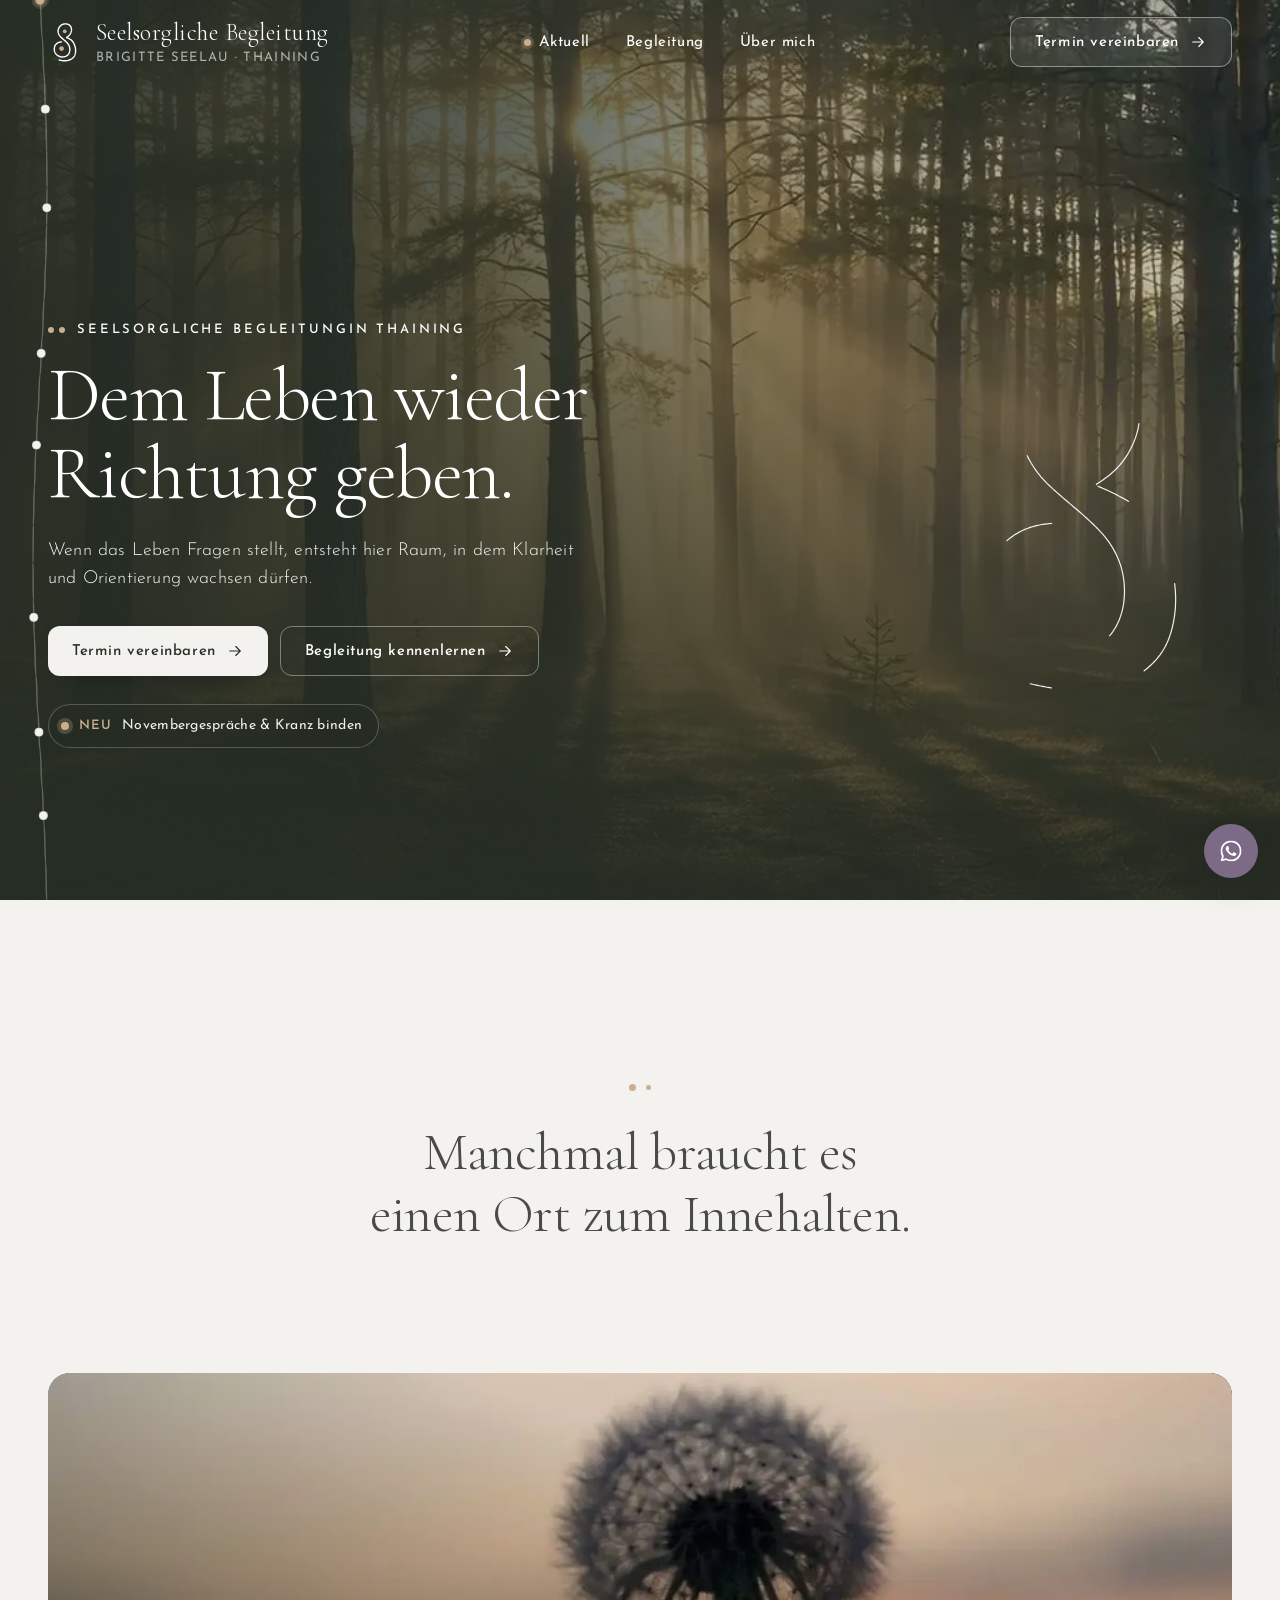
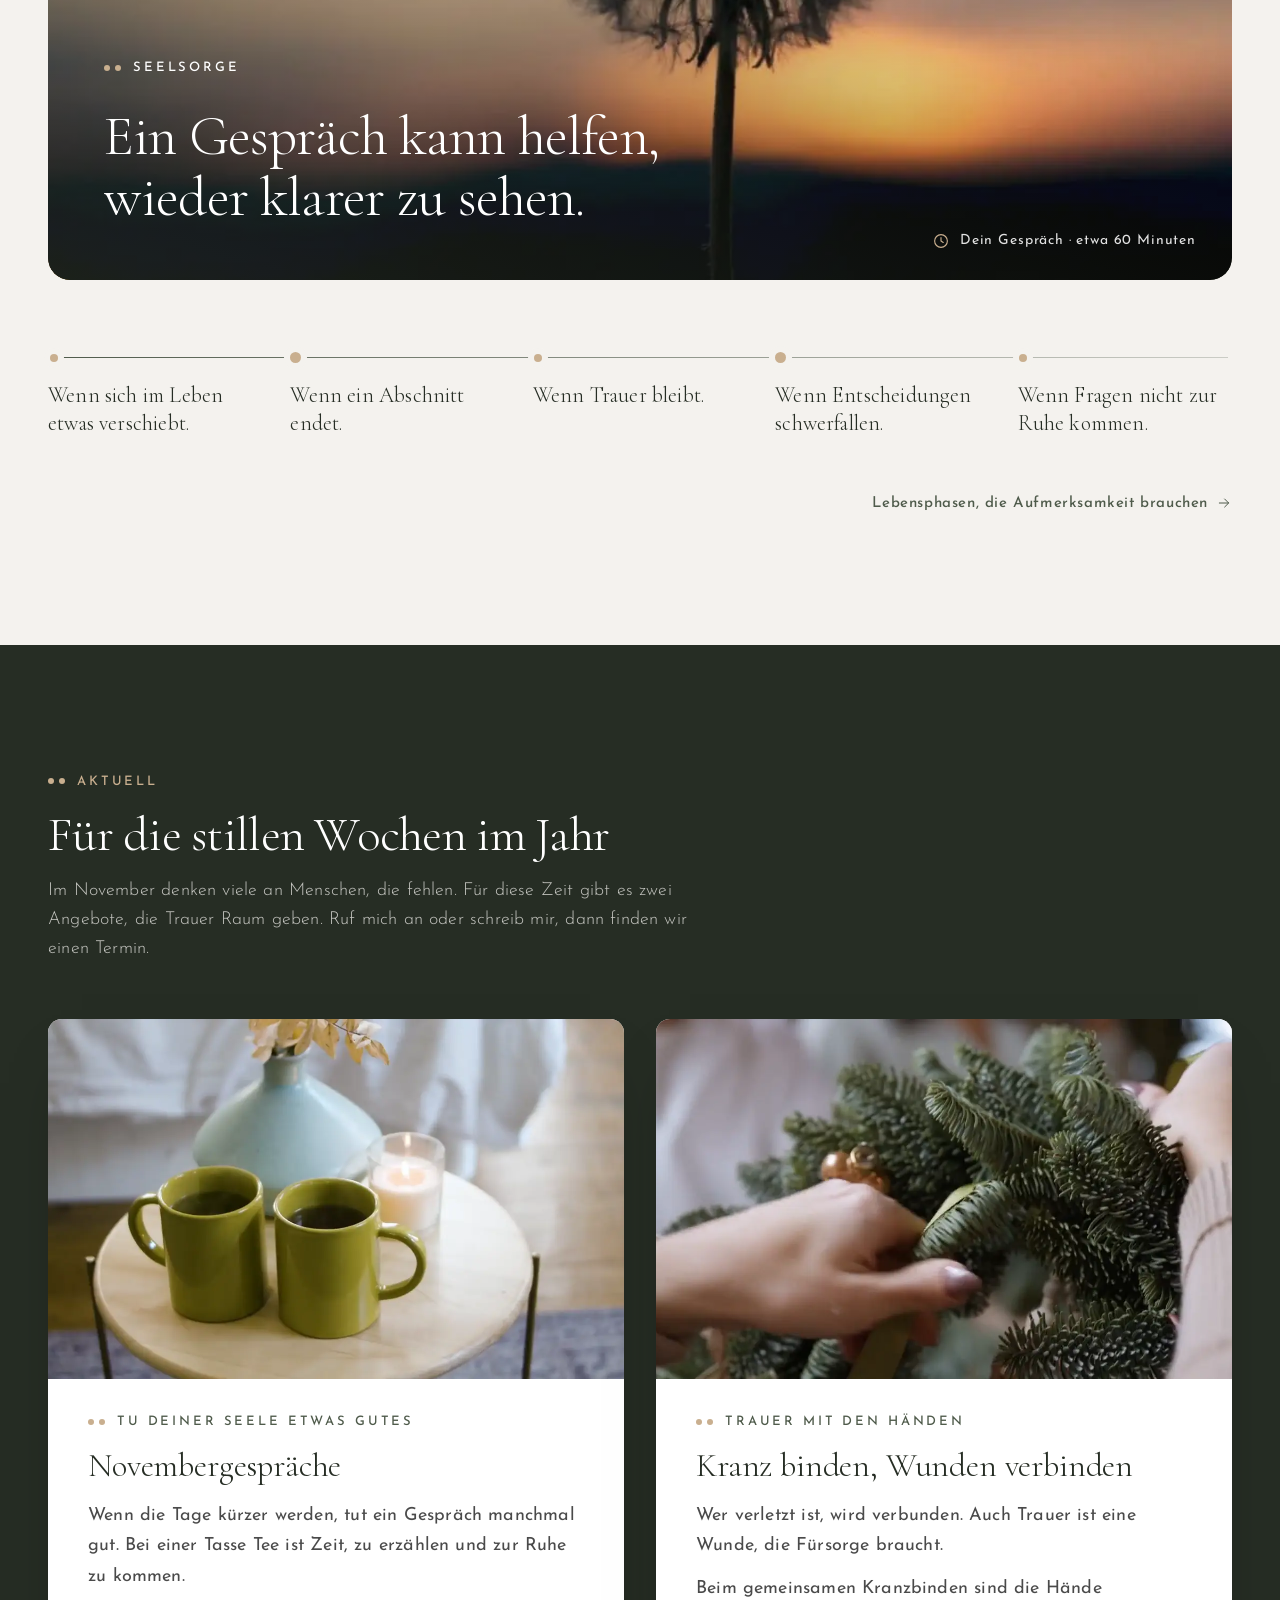
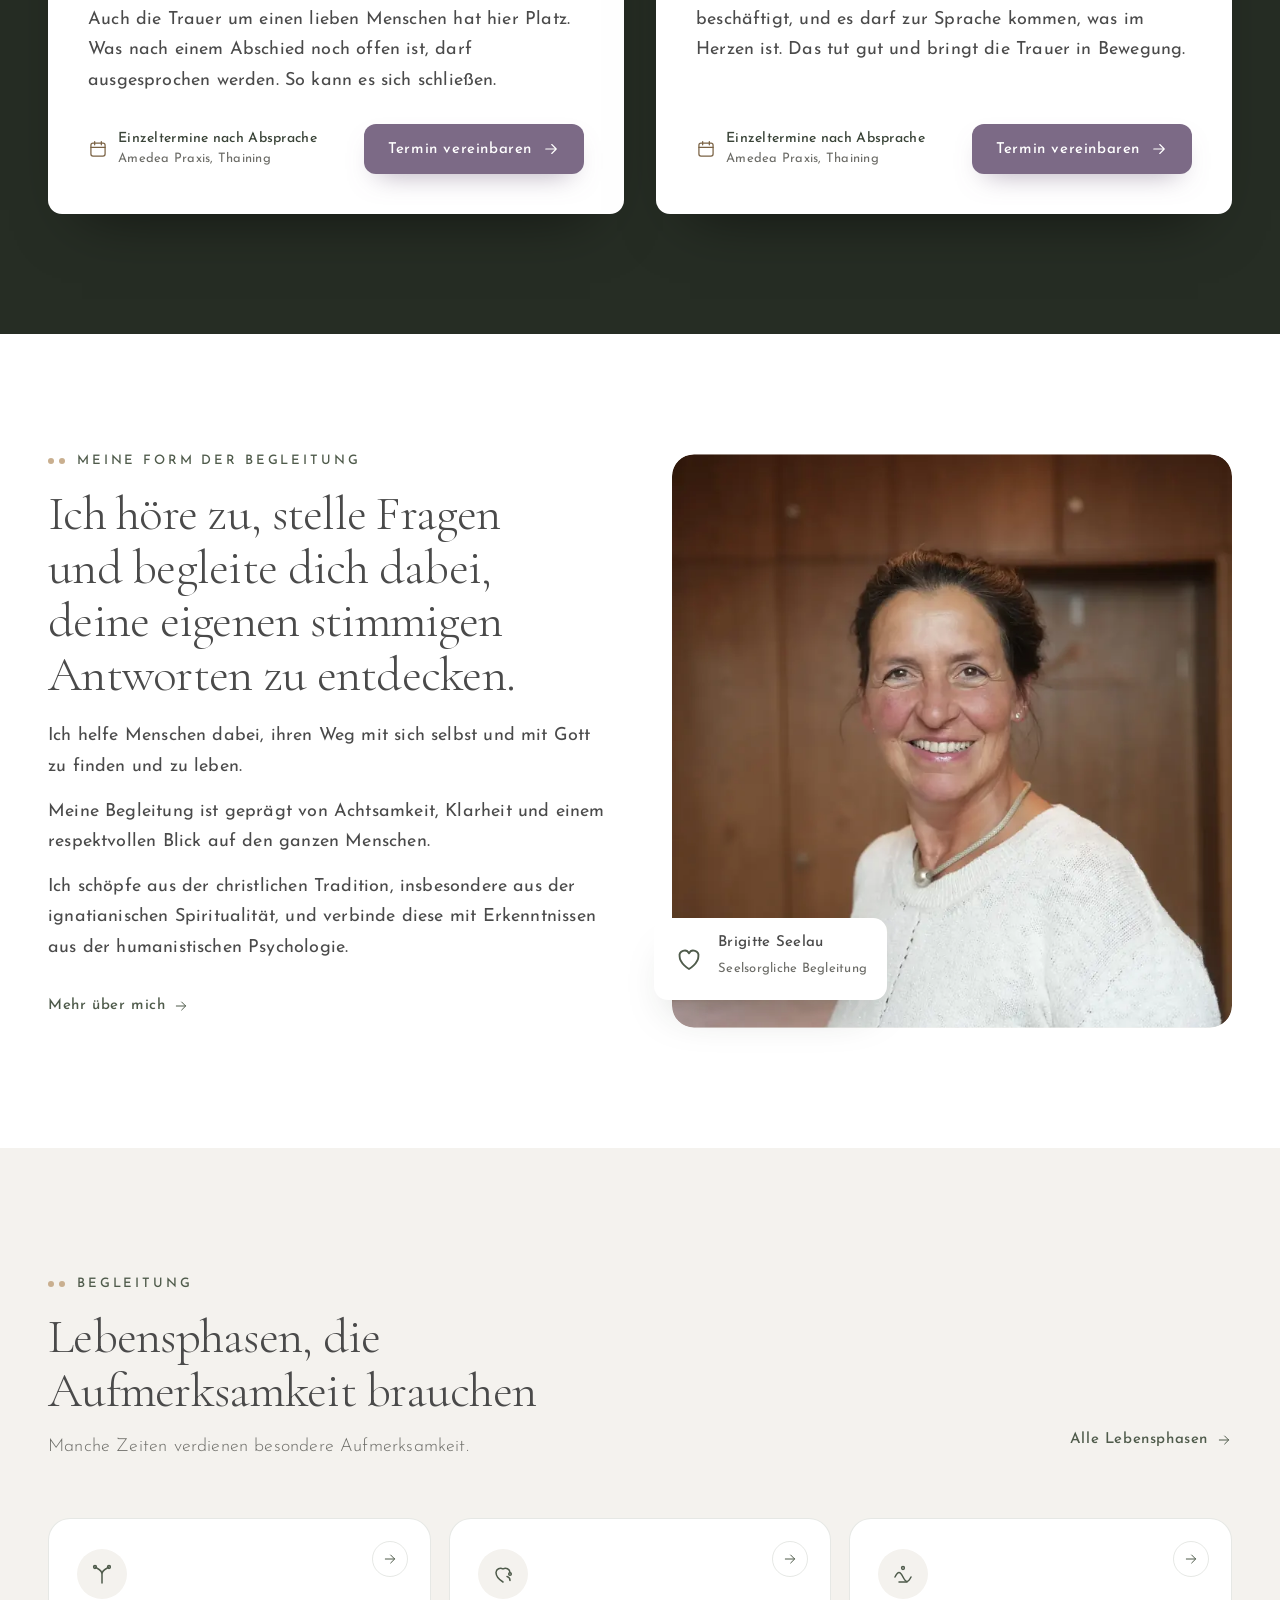
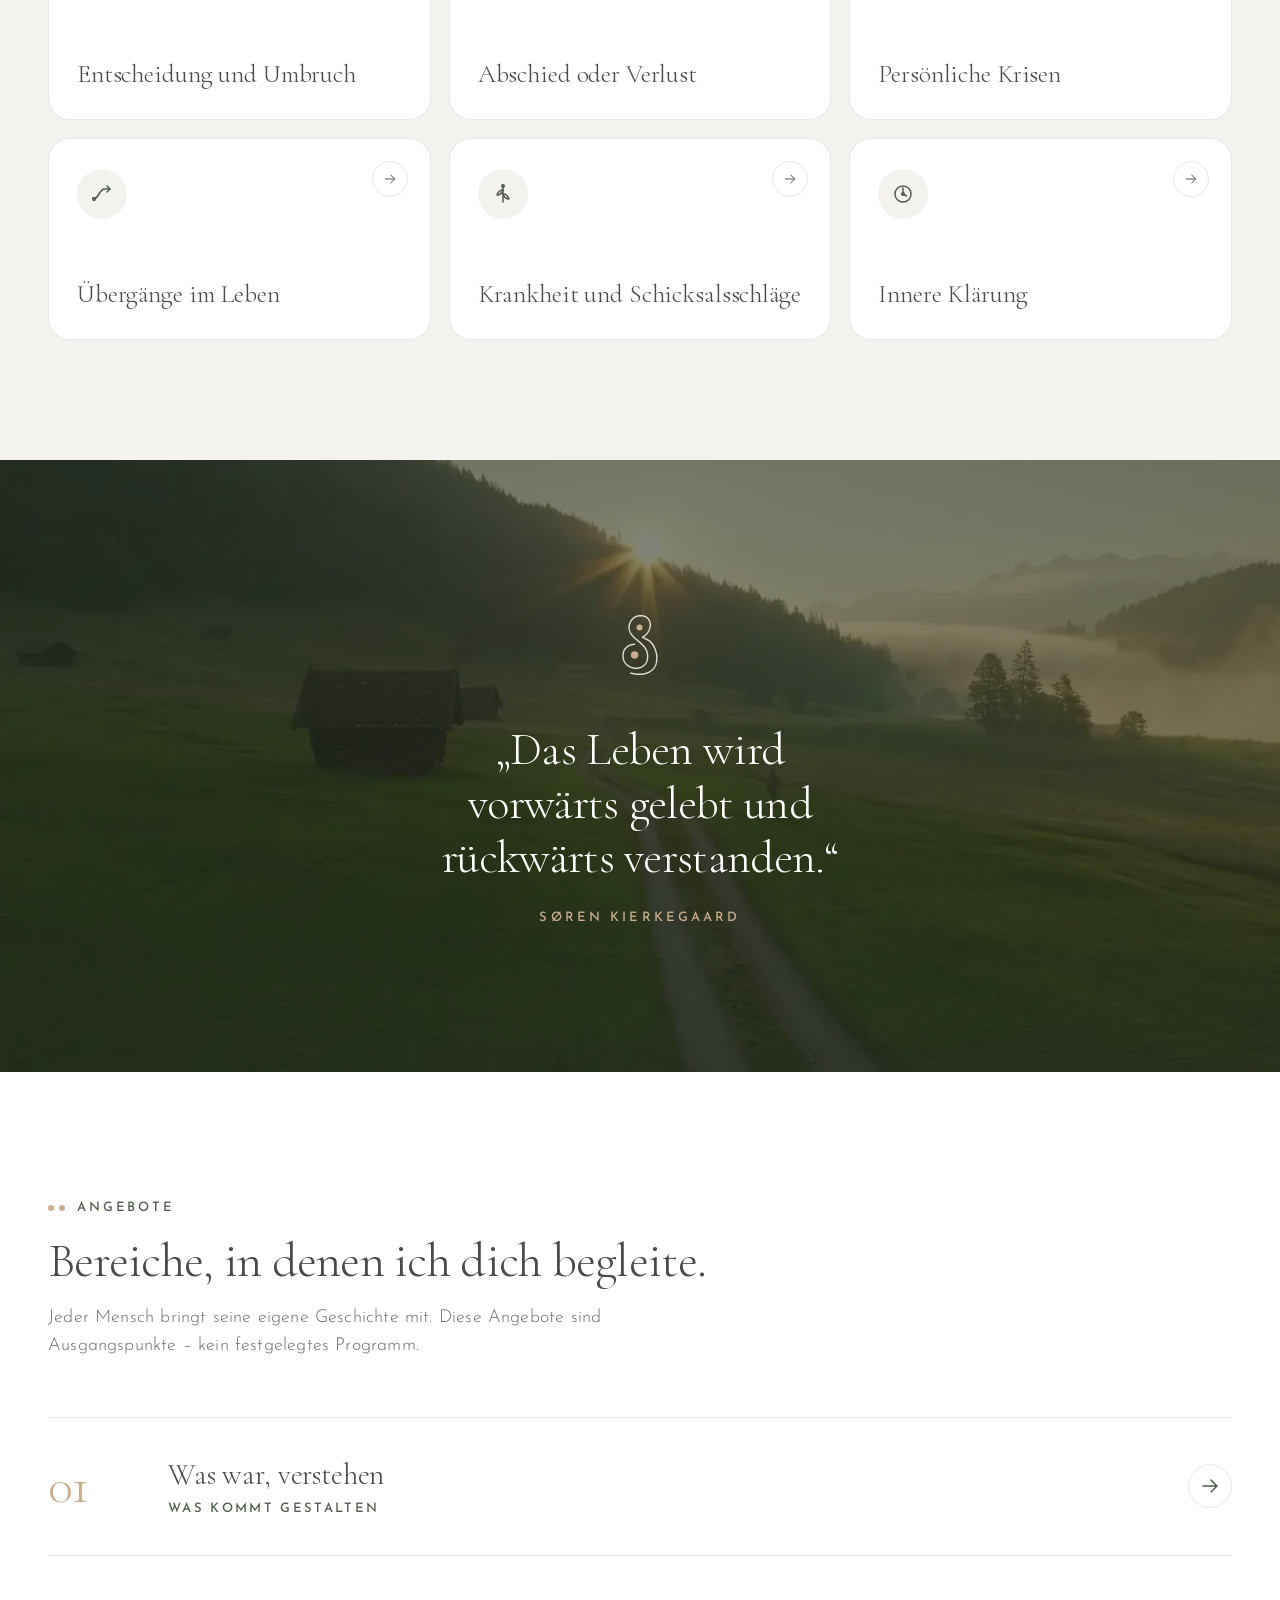
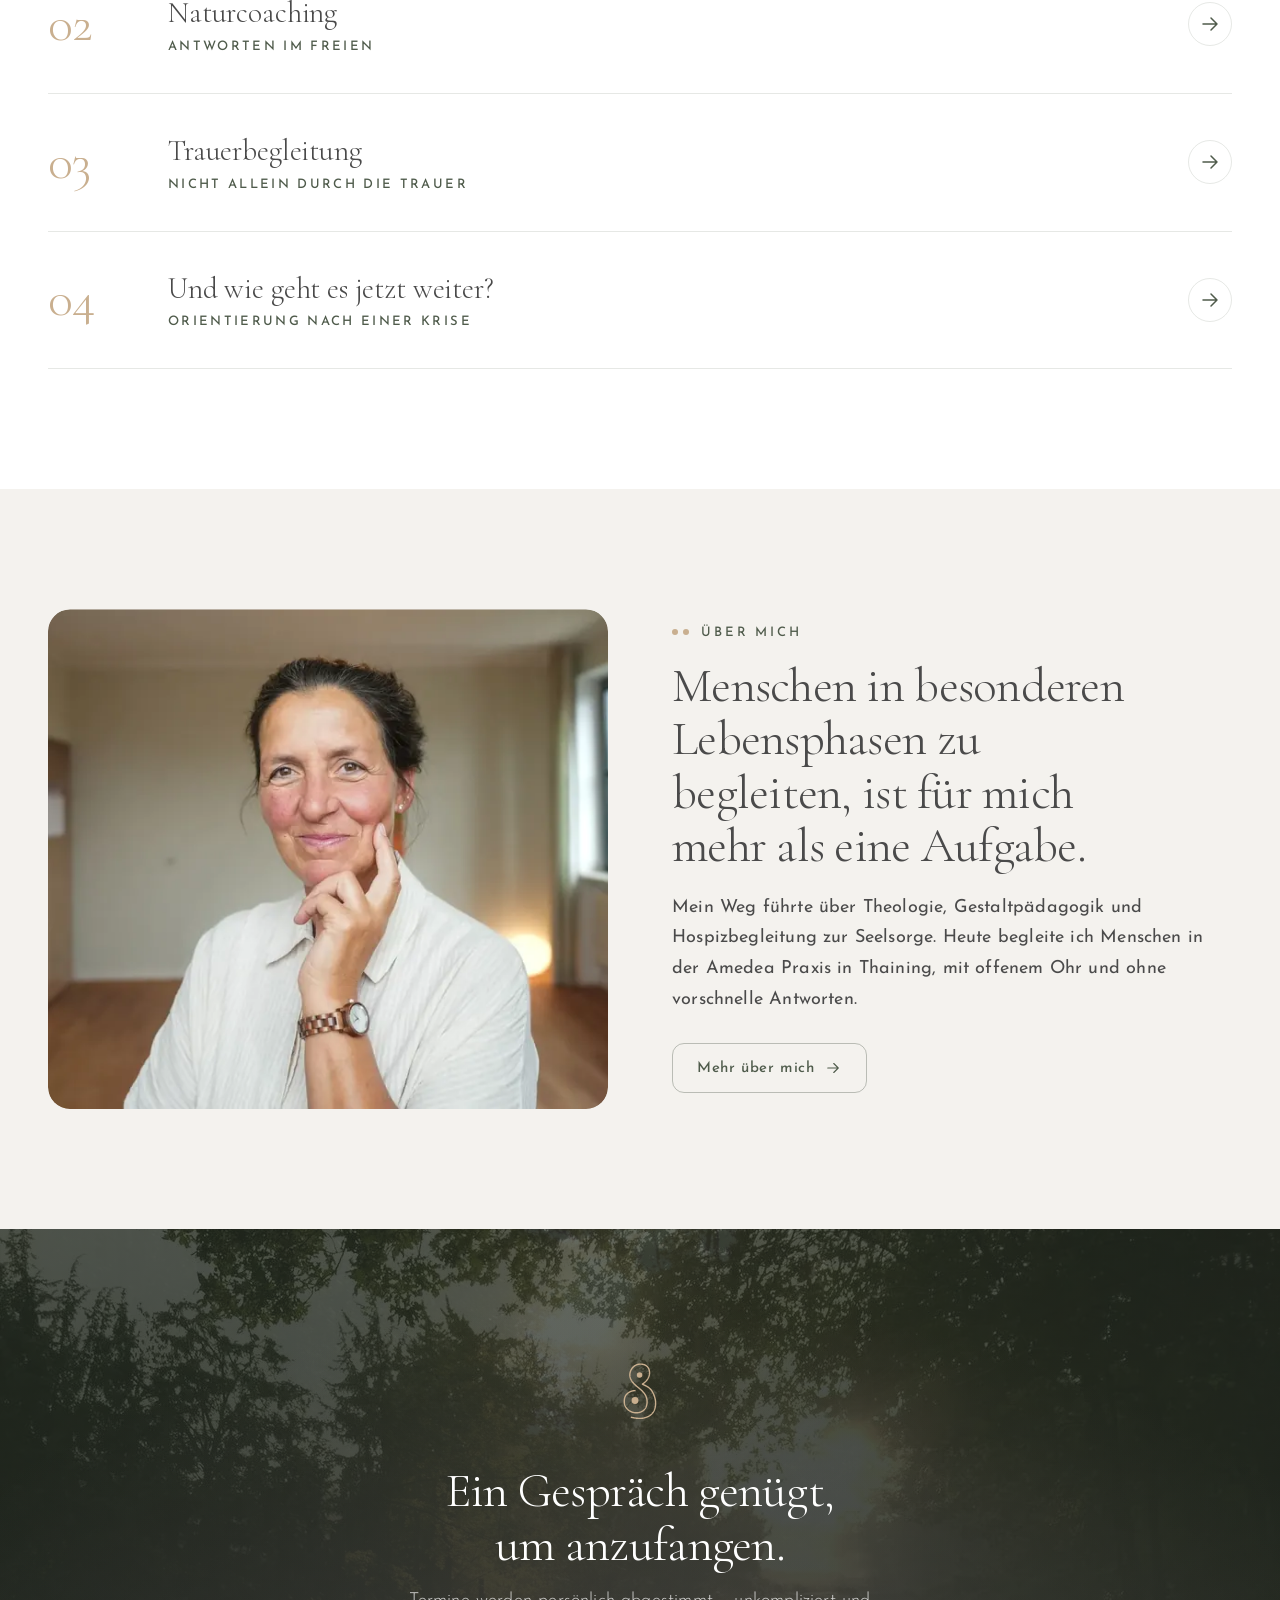
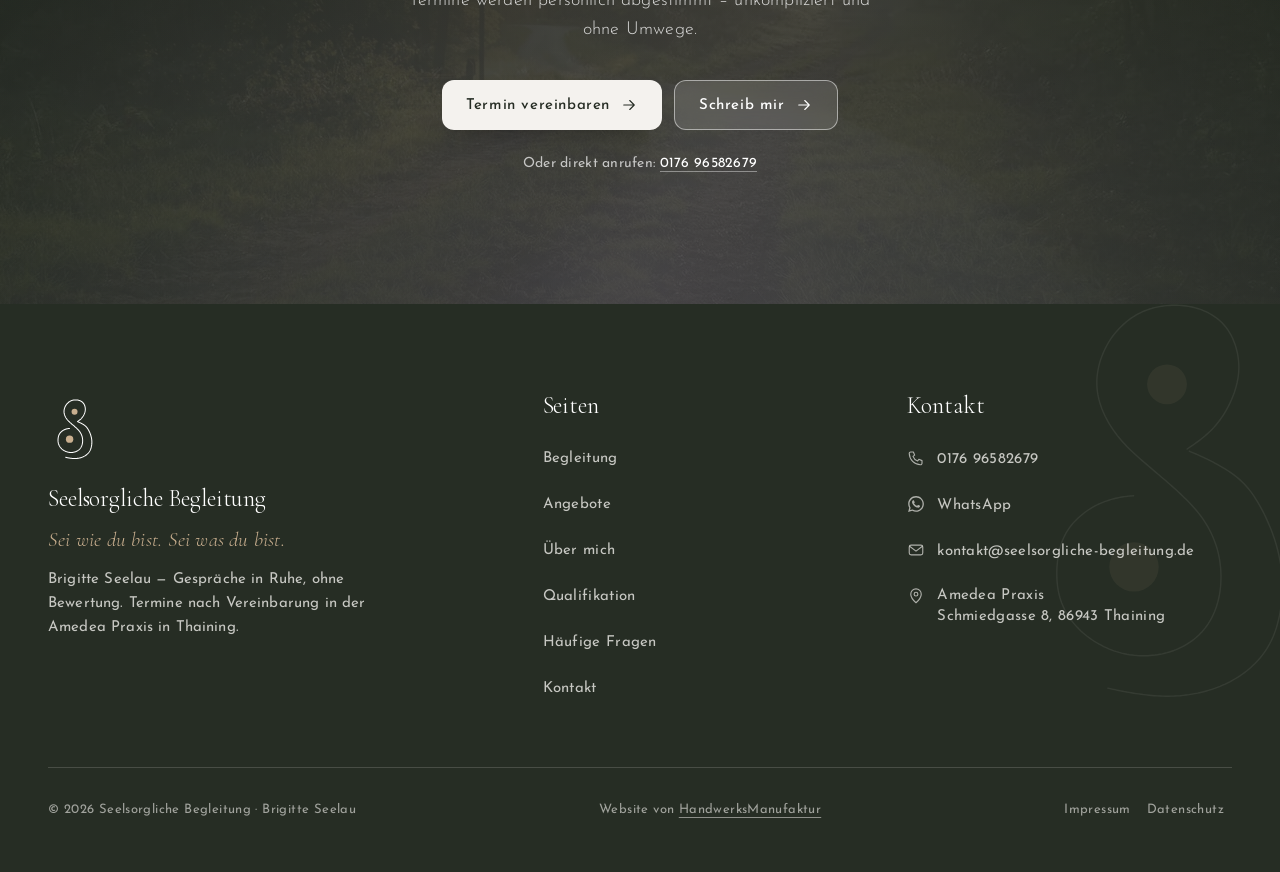
==== commit 06ab7e37: "Kundenwunsch eingebaut (seelsorgliche-begleitung)" ====
--- a/index.html
+++ b/index.html
@@ -663,14 +663,15 @@
   .hero .knoepfe{flex-direction:row;flex-wrap:wrap;align-items:center;gap:6px 20px}
   .hero .knoepfe .btn{width:auto;min-height:46px;padding:12px 20px;font-size:14px;gap:8px}
   .hero .knoepfe .btn-hell{border:0;padding:12px 2px;background:none;text-decoration:underline;text-decoration-color:rgba(255,255,255,.4);text-underline-offset:5px}
-  .hero-hinweis{margin-top:20px;font-size:13px;padding:7px 14px 7px 10px}
+  .hero-hinweis{margin-top:20px;font-size:13px;padding:9px 14px 9px 10px;min-height:44px}
   .h1-ober{margin-bottom:16px}
 }
 @media (max-width:640px){.ober-ort{display:none}}
 .h1-ober{gap:0}.h1-ober::before{margin-right:23px}
 header:not(.fest) .header-cta .btn-lila{background:rgba(255,255,255,.08);border:1px solid rgba(255,255,255,.42);box-shadow:none}
 header:not(.fest) .header-cta .btn-lila:hover{background:rgba(255,255,255,.16);border-color:rgba(255,255,255,.75)}
-.fuss-marke .fuss-motto{font:300 italic 1.3rem/1.35 var(--serif);color:var(--gold)}</style>
+.fuss-marke .fuss-motto{font:300 italic 1.3rem/1.35 var(--serif);color:var(--gold)}
+.hero-hinweis{min-height:44px}</style>
 <script type="application/ld+json">{"@context": "https://schema.org", "@type": "LocalBusiness", "name": "Seelsorgliche Begleitung", "alternateName": "Seelsorgliche Begleitung Brigitte Seelau", "url": "https://seelsorgliche-begleitung.de/", "telephone": "+49 176 96582679", "email": "kontakt@seelsorgliche-begleitung.de", "image": "https://seelsorgliche-begleitung.de/assets/img/og.jpg", "founder": {"@type": "Person", "name": "Brigitte Seelau"}, "priceRange": "$$", "address": {"@type": "PostalAddress", "name": "Amedea Praxis", "streetAddress": "Schmiedgasse 8", "postalCode": "86943", "addressLocality": "Thaining", "addressRegion": "Bayern", "addressCountry": "DE"}, "geo": {"@type": "GeoCoordinates", "latitude": 47.97, "longitude": 10.95}, "description": "Seelsorgliche Begleitung in Thaining bei Landsberg am Lech: Gespräche in Krisen, bei Trauer, Abschied, Übergängen und Entscheidungen. Termine nach Vereinbarung.", "areaServed": [{"@type": "City", "name": "Thaining"}, {"@type": "City", "name": "Landsberg am Lech"}, {"@type": "City", "name": "Kaufering"}, {"@type": "City", "name": "Schwifting"}, {"@type": "City", "name": "Reichling"}, {"@type": "City", "name": "Dießen am Ammersee"}, {"@type": "City", "name": "Weilheim in Oberbayern"}, {"@type": "City", "name": "Schongau"}, {"@type": "AdministrativeArea", "name": "Landkreis Landsberg am Lech"}], "hasOfferCatalog": {"@type": "OfferCatalog", "name": "Seelsorgliche Begleitung", "itemListElement": [{"@type": "Offer", "itemOffered": {"@type": "Service", "name": "Seelsorgliche Einzelgespräche"}}, {"@type": "Offer", "itemOffered": {"@type": "Service", "name": "Trauerbegleitung"}}, {"@type": "Offer", "itemOffered": {"@type": "Service", "name": "Begleitung in Krisen"}}, {"@type": "Offer", "itemOffered": {"@type": "Service", "name": "Begleitung bei Entscheidungen und Übergängen"}}, {"@type": "Offer", "itemOffered": {"@type": "Service", "name": "Naturcoaching"}}, {"@type": "Offer", "itemOffered": {"@type": "Service", "name": "Novembergespräche"}}]}, "knowsAbout": ["Seelsorge", "Seelsorgliche Begleitung", "Trauerbegleitung", "Naturcoaching", "Krisenbegleitung", "Lebensübergänge", "Ignatianische Spiritualität"]}</script><script type="application/ld+json">{"@context": "https://schema.org", "@type": "BreadcrumbList", "itemListElement": [{"@type": "ListItem", "position": 1, "name": "Start", "item": "https://seelsorgliche-begleitung.de/"}]}</script>
 <script>document.documentElement.classList.replace('kein-js','js');try{var r=document.referrer;if(r&&new URL(r).host===location.host)document.documentElement.classList.add('ankunft');}catch(e){}</script>
 </head>
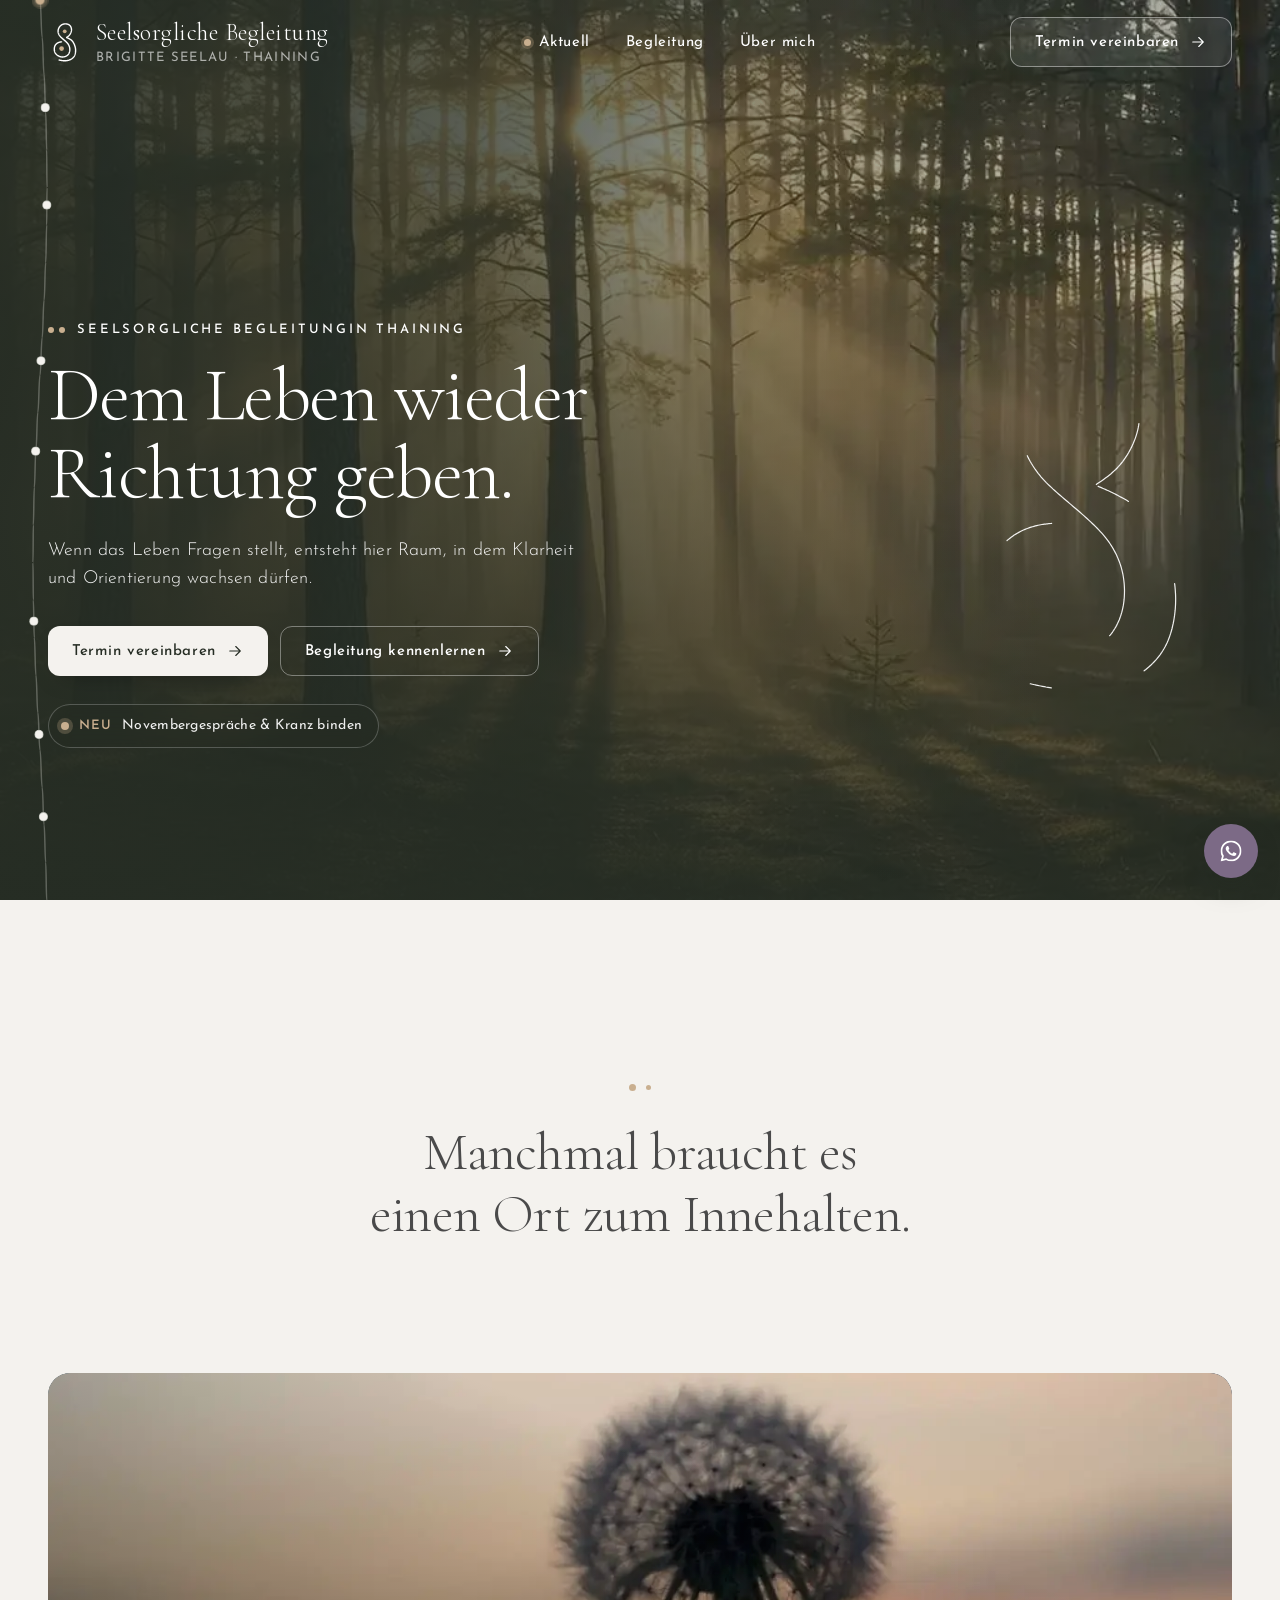
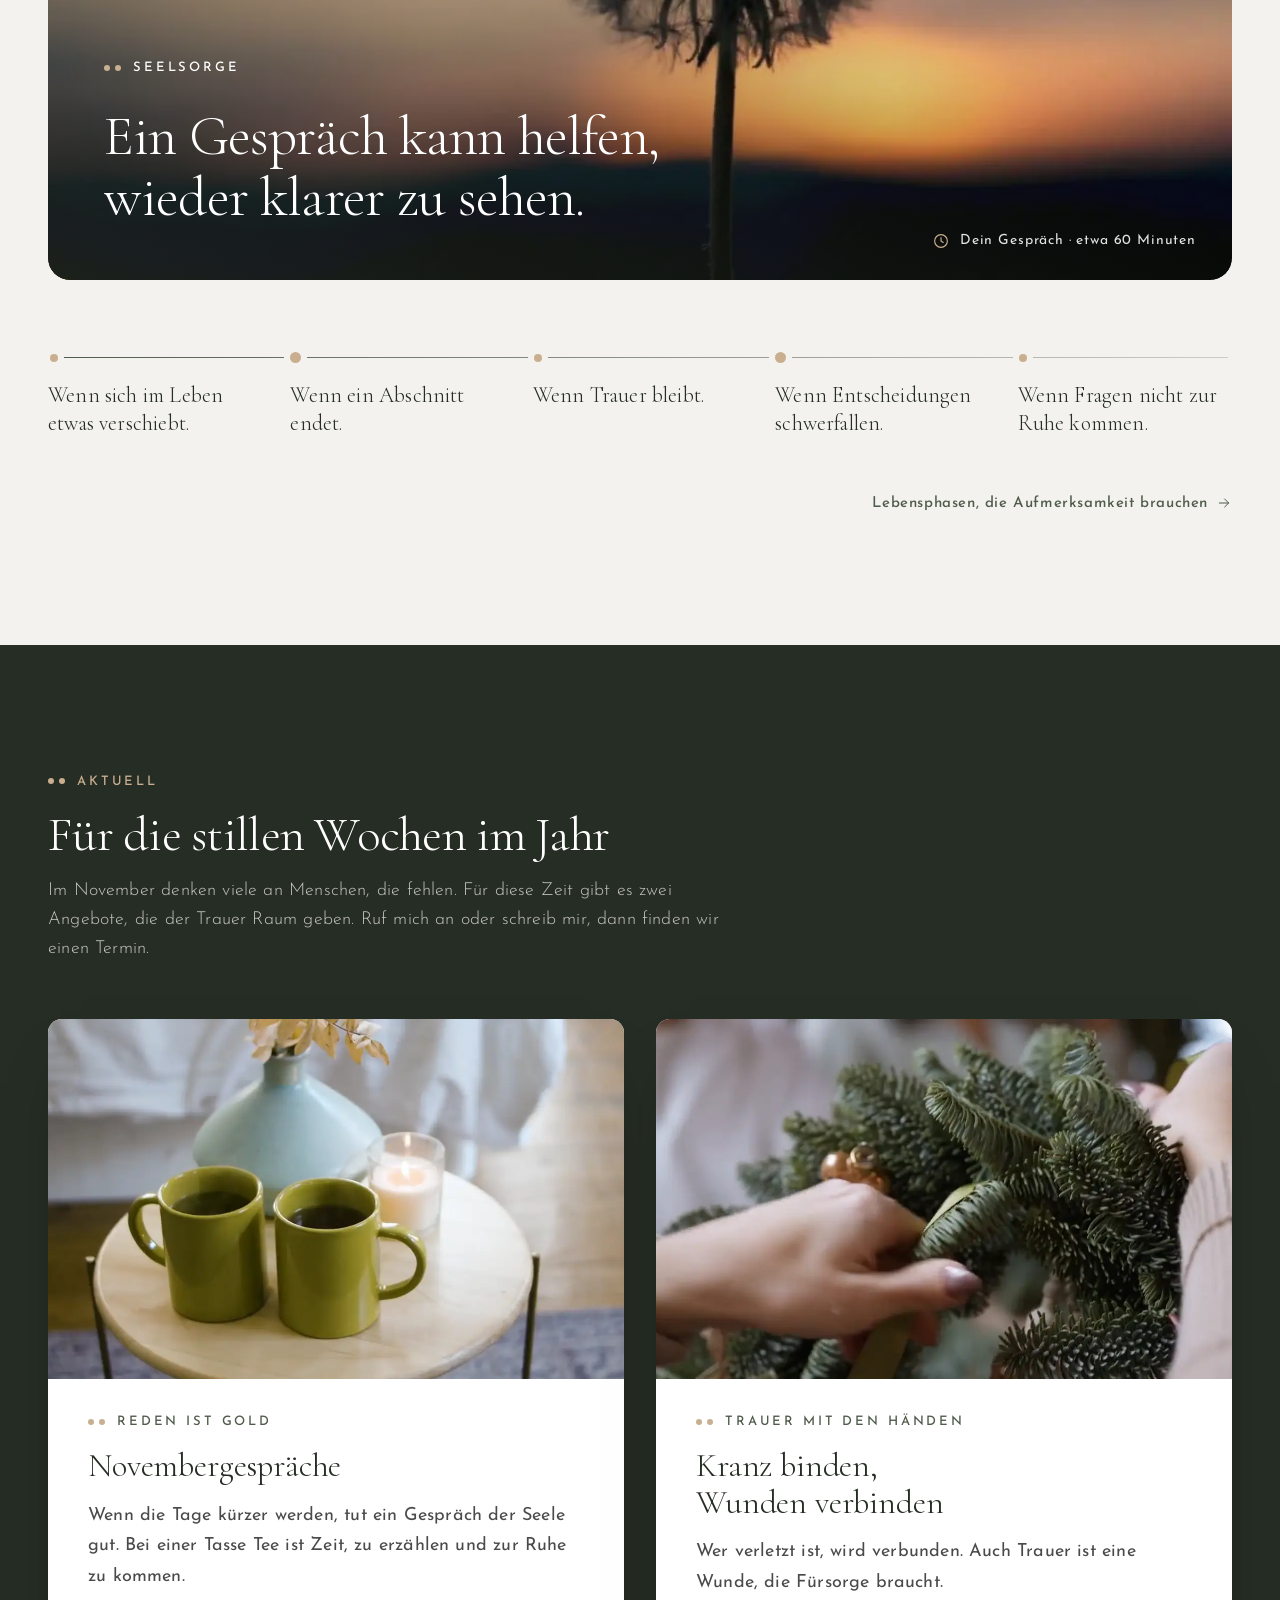
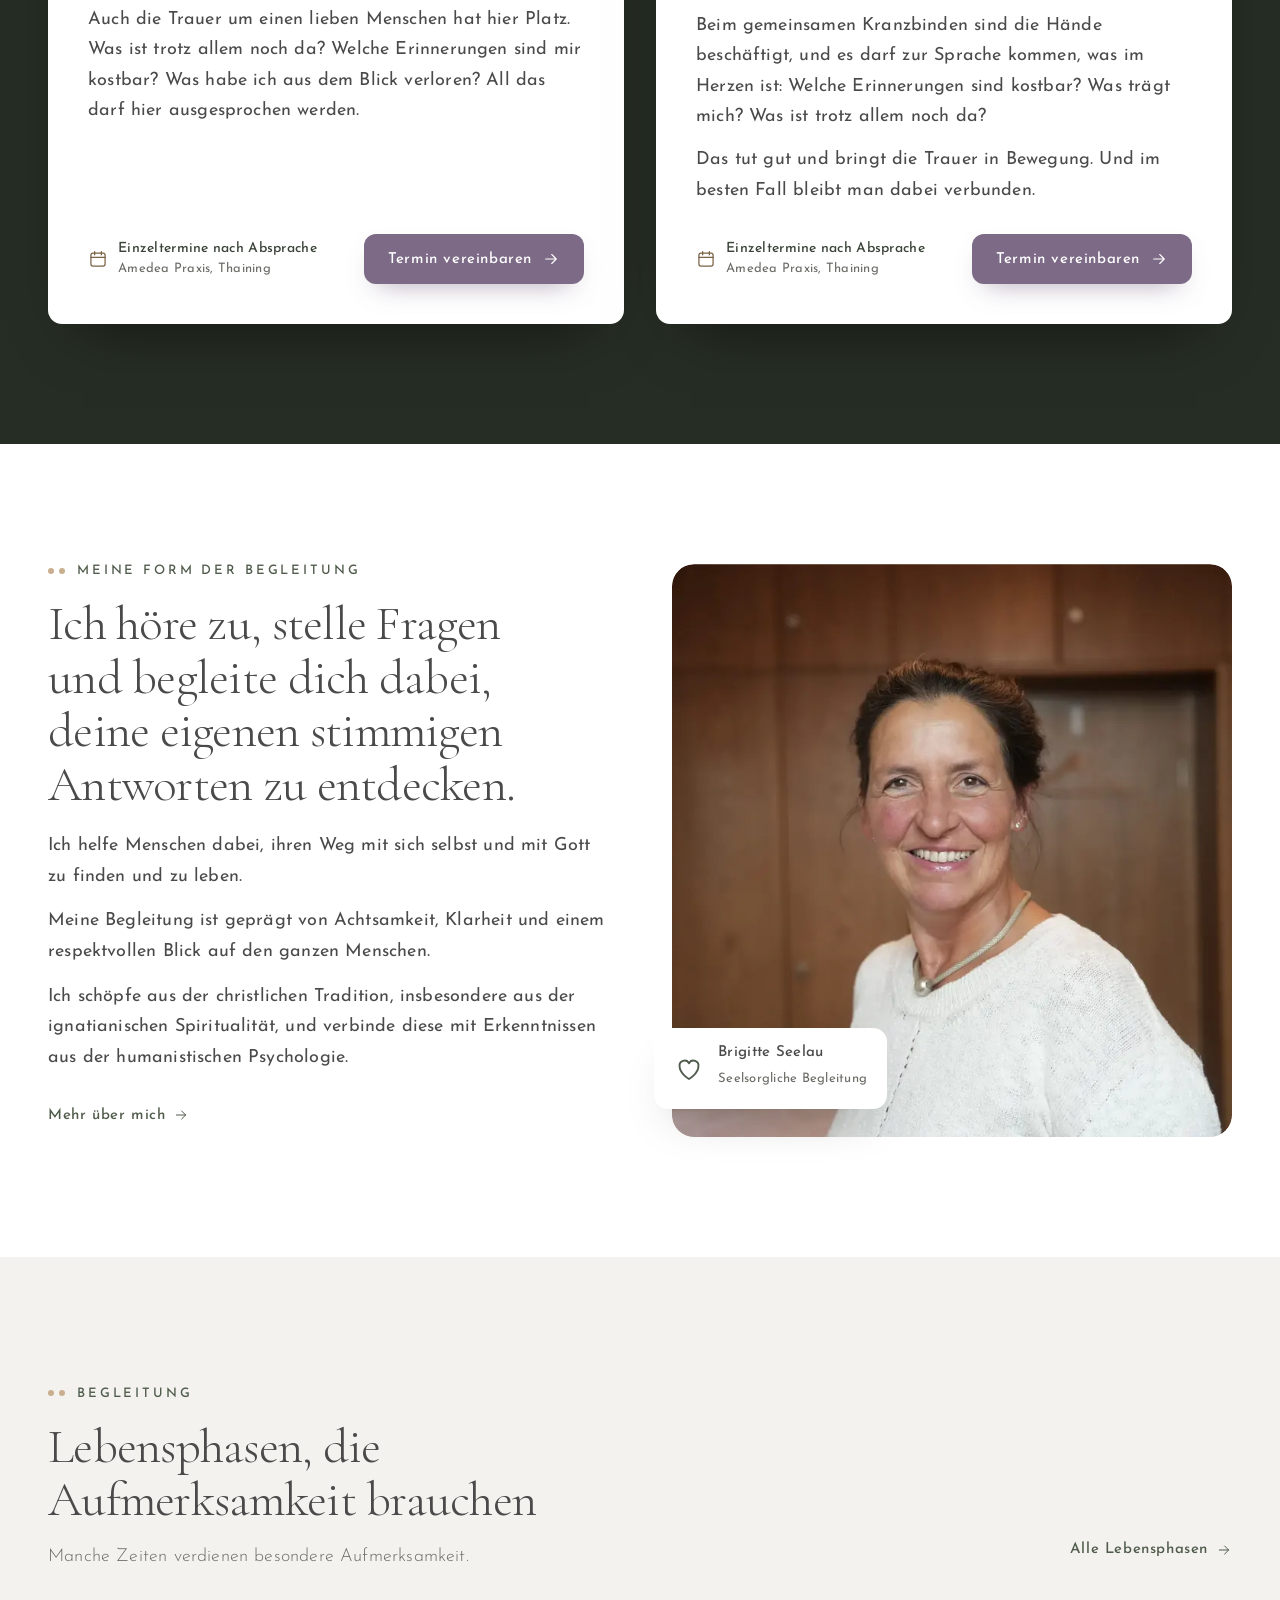
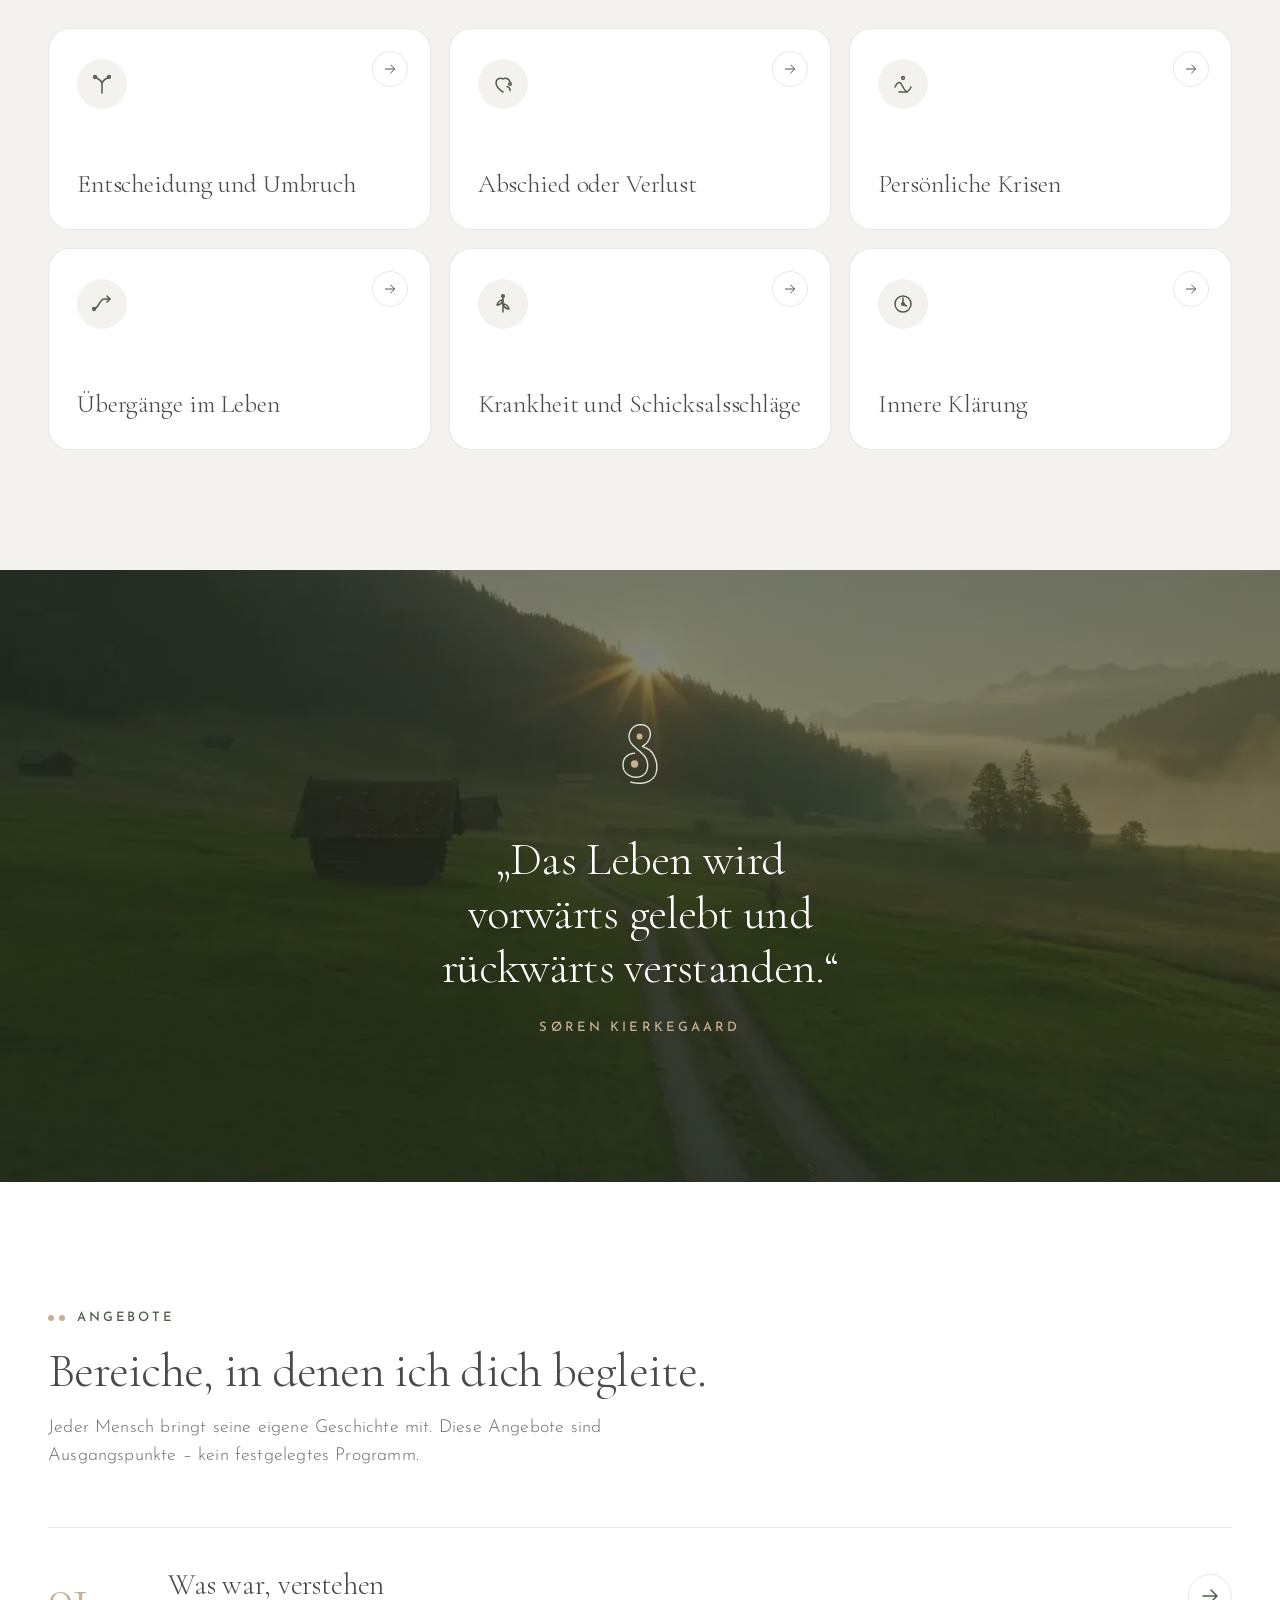
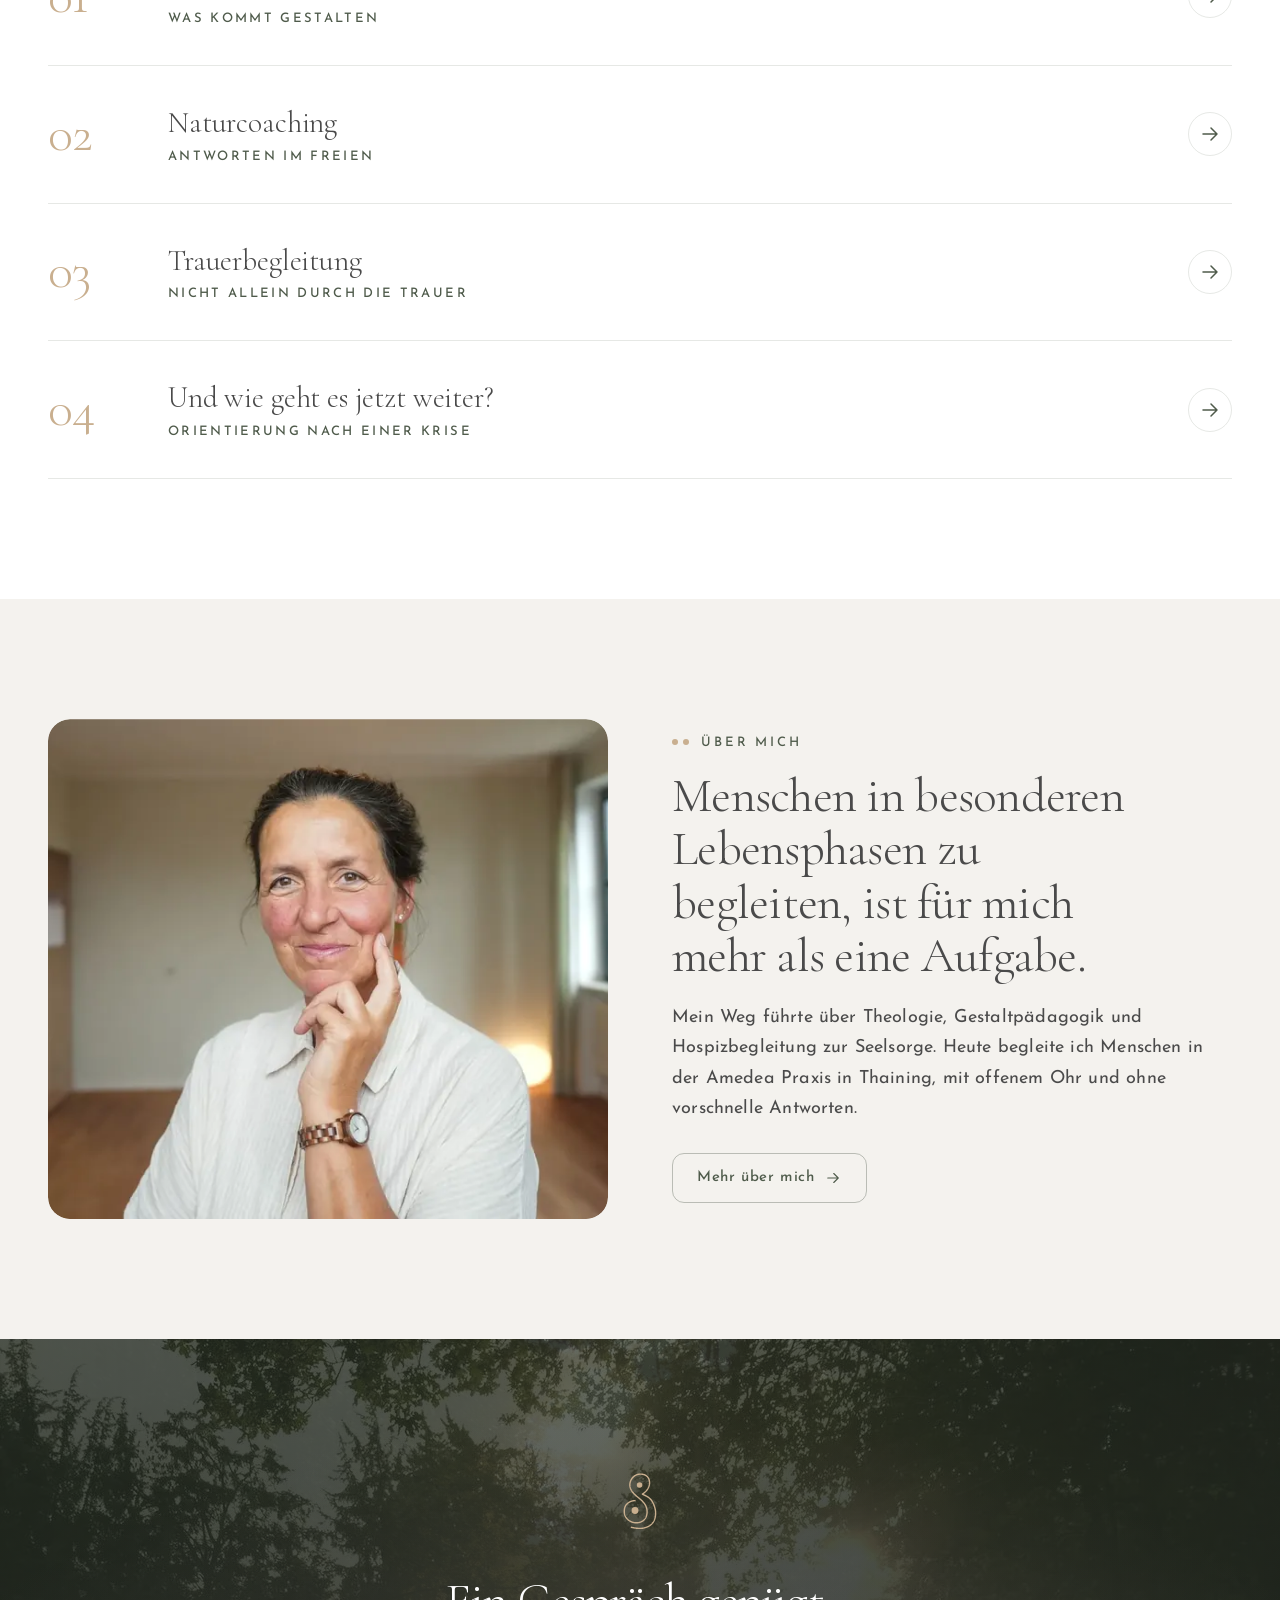
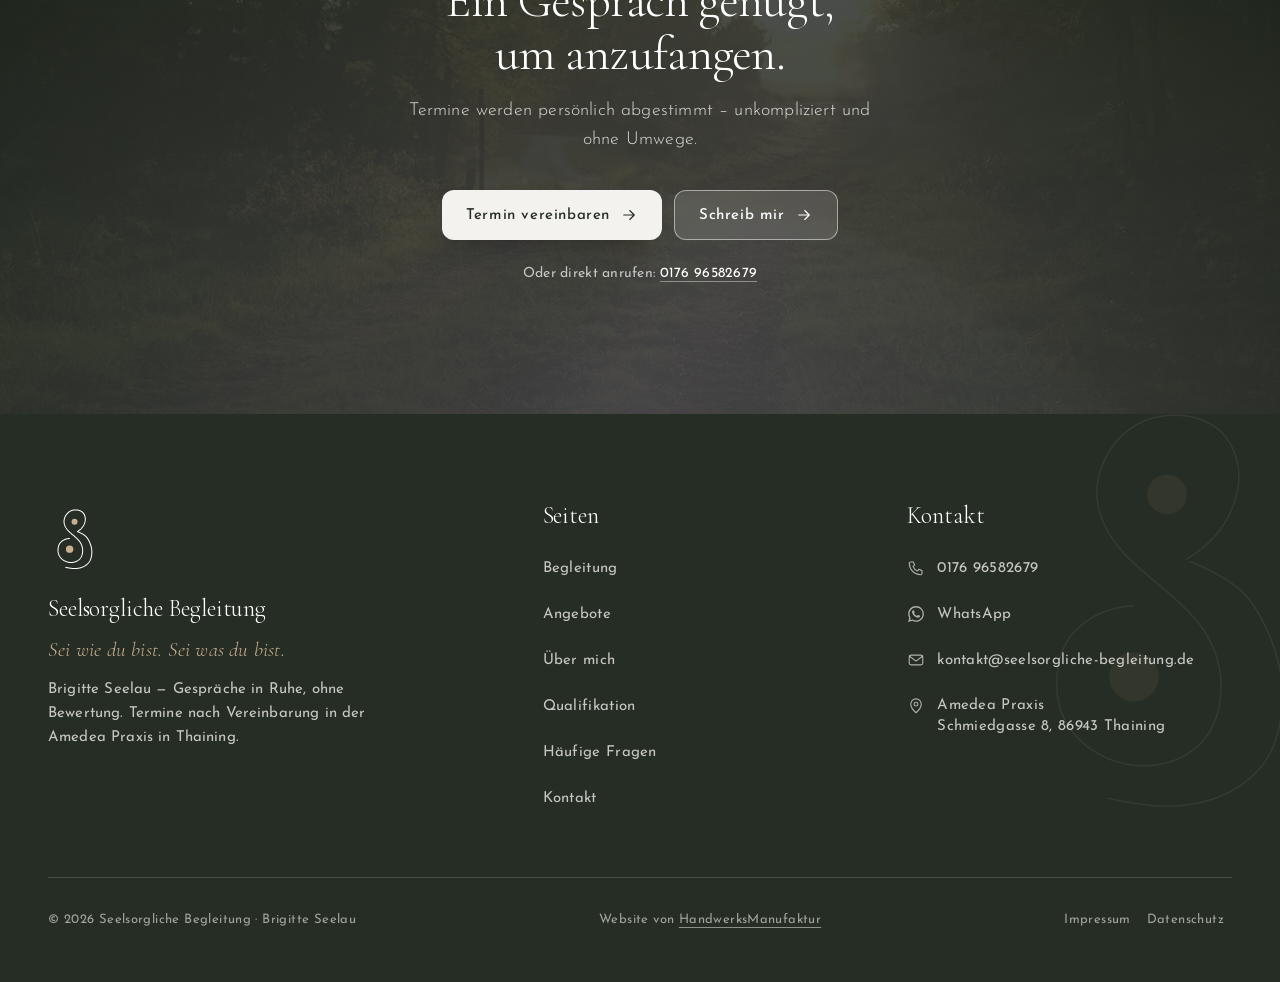
==== commit 5bd7d22f: "Kundenwunsch eingebaut: Texte November-Angebote nach Brigittes Sprachnachricht: Reden ist Gold, Erin" ====
--- a/index.html
+++ b/index.html
@@ -715,14 +715,14 @@
 
 <section id="aktuell" data-punkt="Aktuell" class="aktuell-band">
   <div class="wrap">
-    <div class="kopf"><span class=kicker>Aktuell</span><h2 class="worte">Für die stillen Wochen im&nbsp;Jahr</h2><p class=lead>Im November denken viele an Menschen, die fehlen. Für diese Zeit gibt es zwei Angebote, die Trauer Raum geben. Ruf mich an oder schreib mir, dann finden wir einen Termin.</p></div>
+    <div class="kopf"><span class=kicker>Aktuell</span><h2 class="worte">Für die stillen Wochen im&nbsp;Jahr</h2><p class=lead>Im November denken viele an Menschen, die fehlen. Für diese Zeit gibt es zwei Angebote, die der Trauer Raum geben. Ruf mich an oder schreib mir, dann finden wir einen Termin.</p></div>
     <div class="ak-raster"><article class="ak-karte rev v1">
       <div class="ak-bild" role="img" aria-label="Zwei Tassen und eine Kerze"><video class="" muted loop playsinline preload="none" data-poster="/assets/img/poster-november-tassen.webp" data-src="/assets/video/november-tassen.mp4" aria-hidden="true"></video></div>
-      <div class="ak-text"><span class="kicker">Tu deiner Seele etwas Gutes</span><h3>Novembergespräche</h3><p>Wenn die Tage kürzer werden, tut ein Gespräch manchmal gut. Bei einer Tasse Tee ist Zeit, zu erzählen und zur Ruhe zu kommen.</p><p>Auch die Trauer um einen lieben Menschen hat hier Platz. Was nach einem Abschied noch offen ist, darf ausgesprochen werden. So kann es sich schließen.</p>
+      <div class="ak-text"><span class="kicker">Reden ist Gold</span><h3>Novembergespräche</h3><p>Wenn die Tage kürzer werden, tut ein Gespräch der Seele gut. Bei einer Tasse Tee ist Zeit, zu erzählen und zur Ruhe zu kommen.</p><p>Auch die Trauer um einen lieben Menschen hat hier Platz. Was ist trotz allem noch da? Welche Erinnerungen sind mir kostbar? Was habe ich aus dem Blick verloren? All das darf hier ausgesprochen werden.</p>
         <div class="ak-fuss"><span class="ak-termin"><svg viewBox="0 0 24 24" aria-hidden="true" class="ic " width="24" height="24"><rect x="3.5" y="5" width="17" height="15.5" rx="2.5"/><path d="M3.5 10h17M8 3v4M16 3v4"/></svg><span>Einzeltermine nach Absprache<small>Amedea Praxis, Thaining</small></span></span><a class="btn btn-lila" href="/kontakt/"><span>Termin vereinbaren</span><svg viewBox="0 0 24 24" aria-hidden="true" class="ic " width="24" height="24"><path d="M5 12h14M13 6l6 6-6 6"/></svg></a></div></div>
     </article><article class="ak-karte rev v2">
       <div class="ak-bild" role="img" aria-label="Hände binden einen Kranz aus Tannenzweigen"><video class="" muted loop playsinline preload="none" data-poster="/assets/img/poster-kranz-binden.webp" data-src="/assets/video/kranz-binden.mp4" aria-hidden="true"></video></div>
-      <div class="ak-text"><span class="kicker">Trauer mit den Händen</span><h3>Kranz binden, Wunden&nbsp;verbinden</h3><p>Wer verletzt ist, wird verbunden. Auch Trauer ist eine Wunde, die Fürsorge braucht.</p><p>Beim gemeinsamen Kranzbinden sind die Hände beschäftigt, und es darf zur Sprache kommen, was im Herzen ist. Das tut gut und bringt die Trauer in Bewegung.</p>
+      <div class="ak-text"><span class="kicker">Trauer mit den Händen</span><h3>Kranz binden,<br>Wunden verbinden</h3><p>Wer verletzt ist, wird verbunden. Auch Trauer ist eine Wunde, die Fürsorge braucht.</p><p>Beim gemeinsamen Kranzbinden sind die Hände beschäftigt, und es darf zur Sprache kommen, was im Herzen ist: Welche Erinnerungen sind kostbar? Was trägt mich? Was ist trotz allem noch da?</p><p>Das tut gut und bringt die Trauer in Bewegung. Und im besten Fall bleibt man dabei verbunden.</p>
         <div class="ak-fuss"><span class="ak-termin"><svg viewBox="0 0 24 24" aria-hidden="true" class="ic " width="24" height="24"><rect x="3.5" y="5" width="17" height="15.5" rx="2.5"/><path d="M3.5 10h17M8 3v4M16 3v4"/></svg><span>Einzeltermine nach Absprache<small>Amedea Praxis, Thaining</small></span></span><a class="btn btn-lila" href="/kontakt/"><span>Termin vereinbaren</span><svg viewBox="0 0 24 24" aria-hidden="true" class="ic " width="24" height="24"><path d="M5 12h14M13 6l6 6-6 6"/></svg></a></div></div>
     </article></div>
   </div>
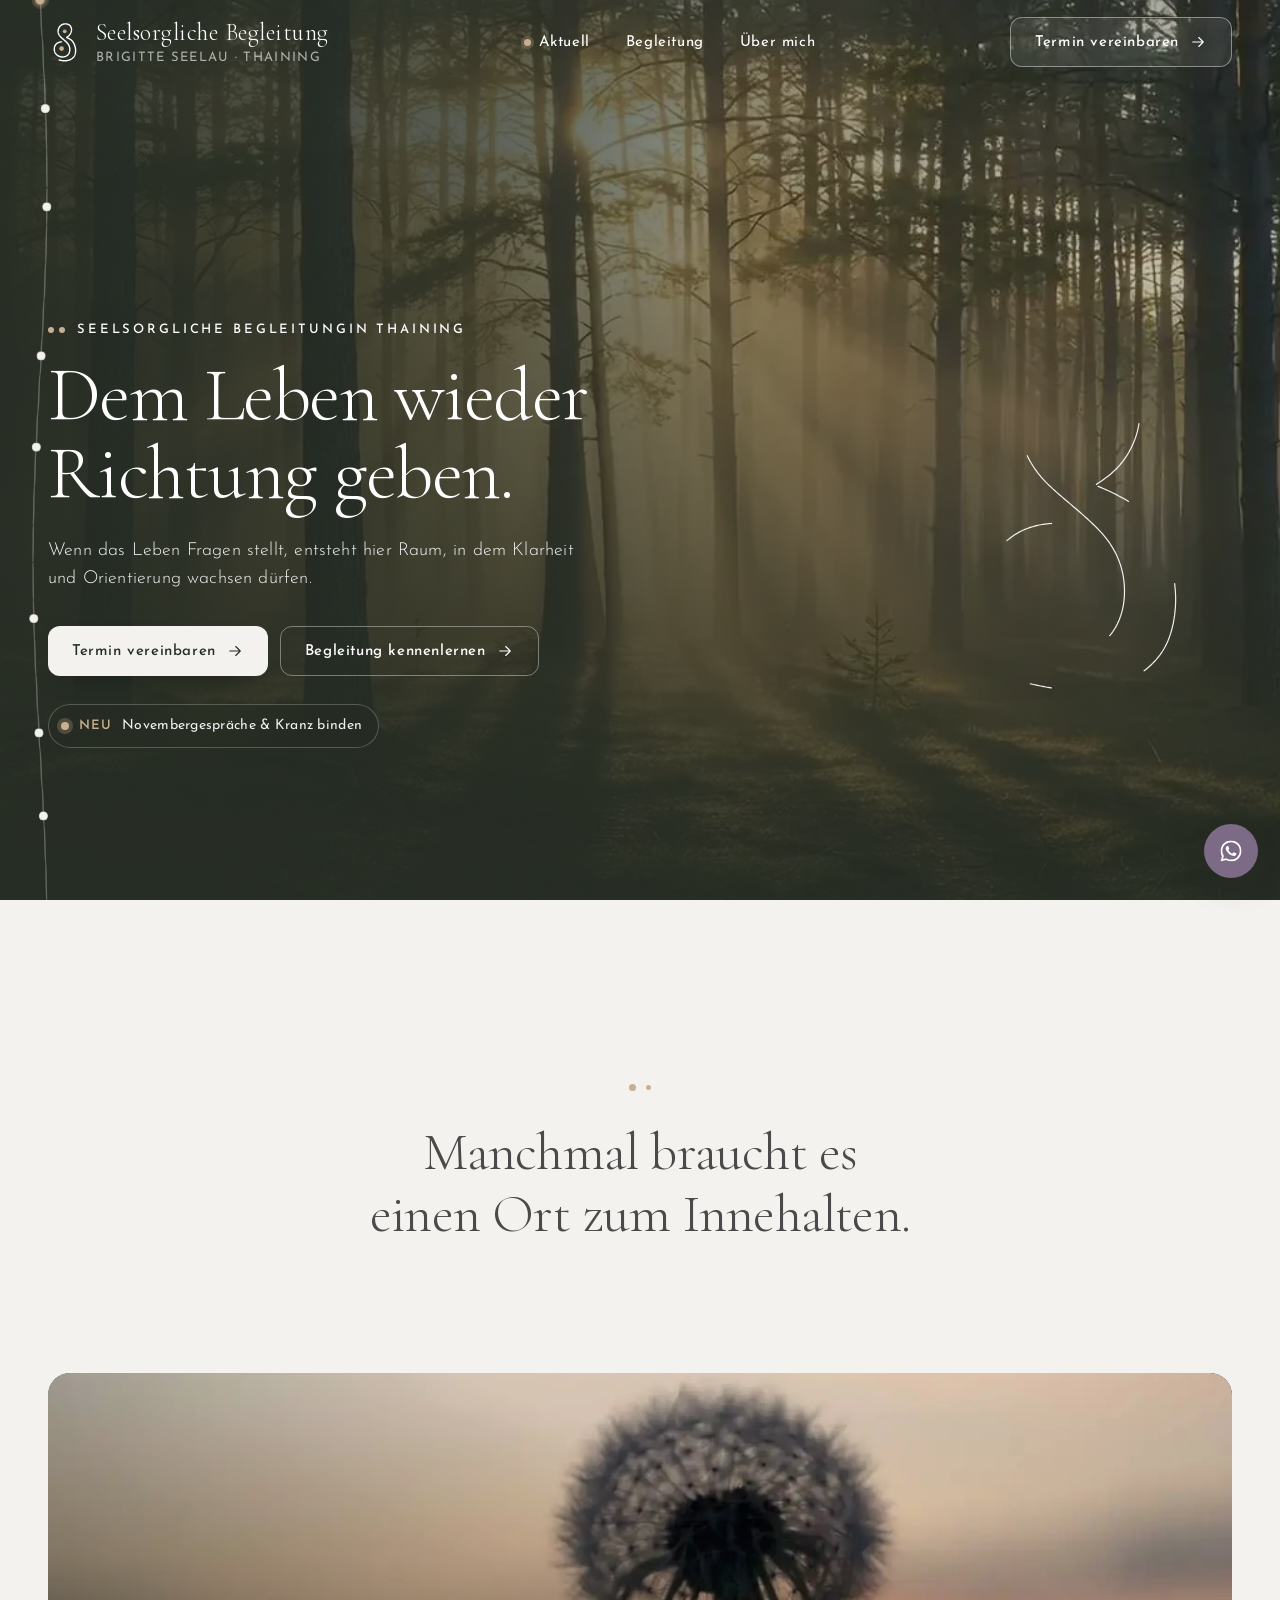
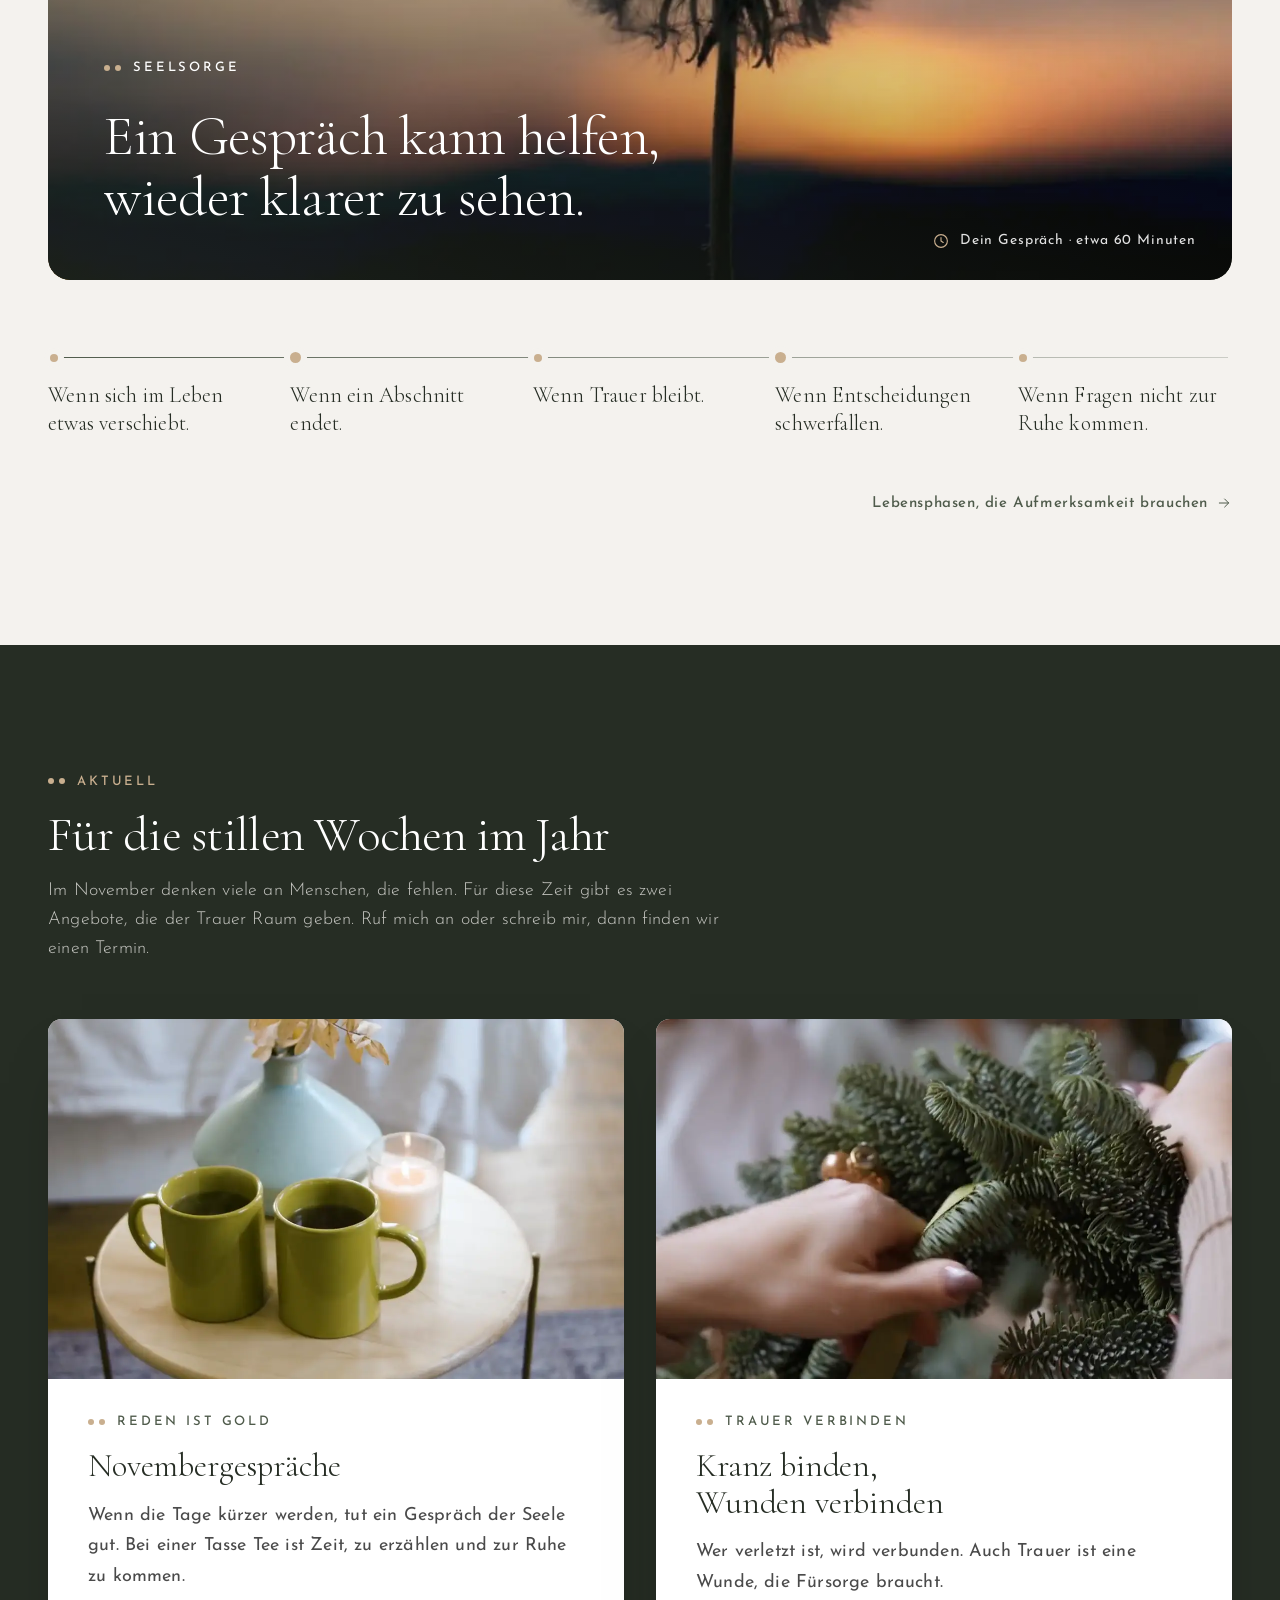
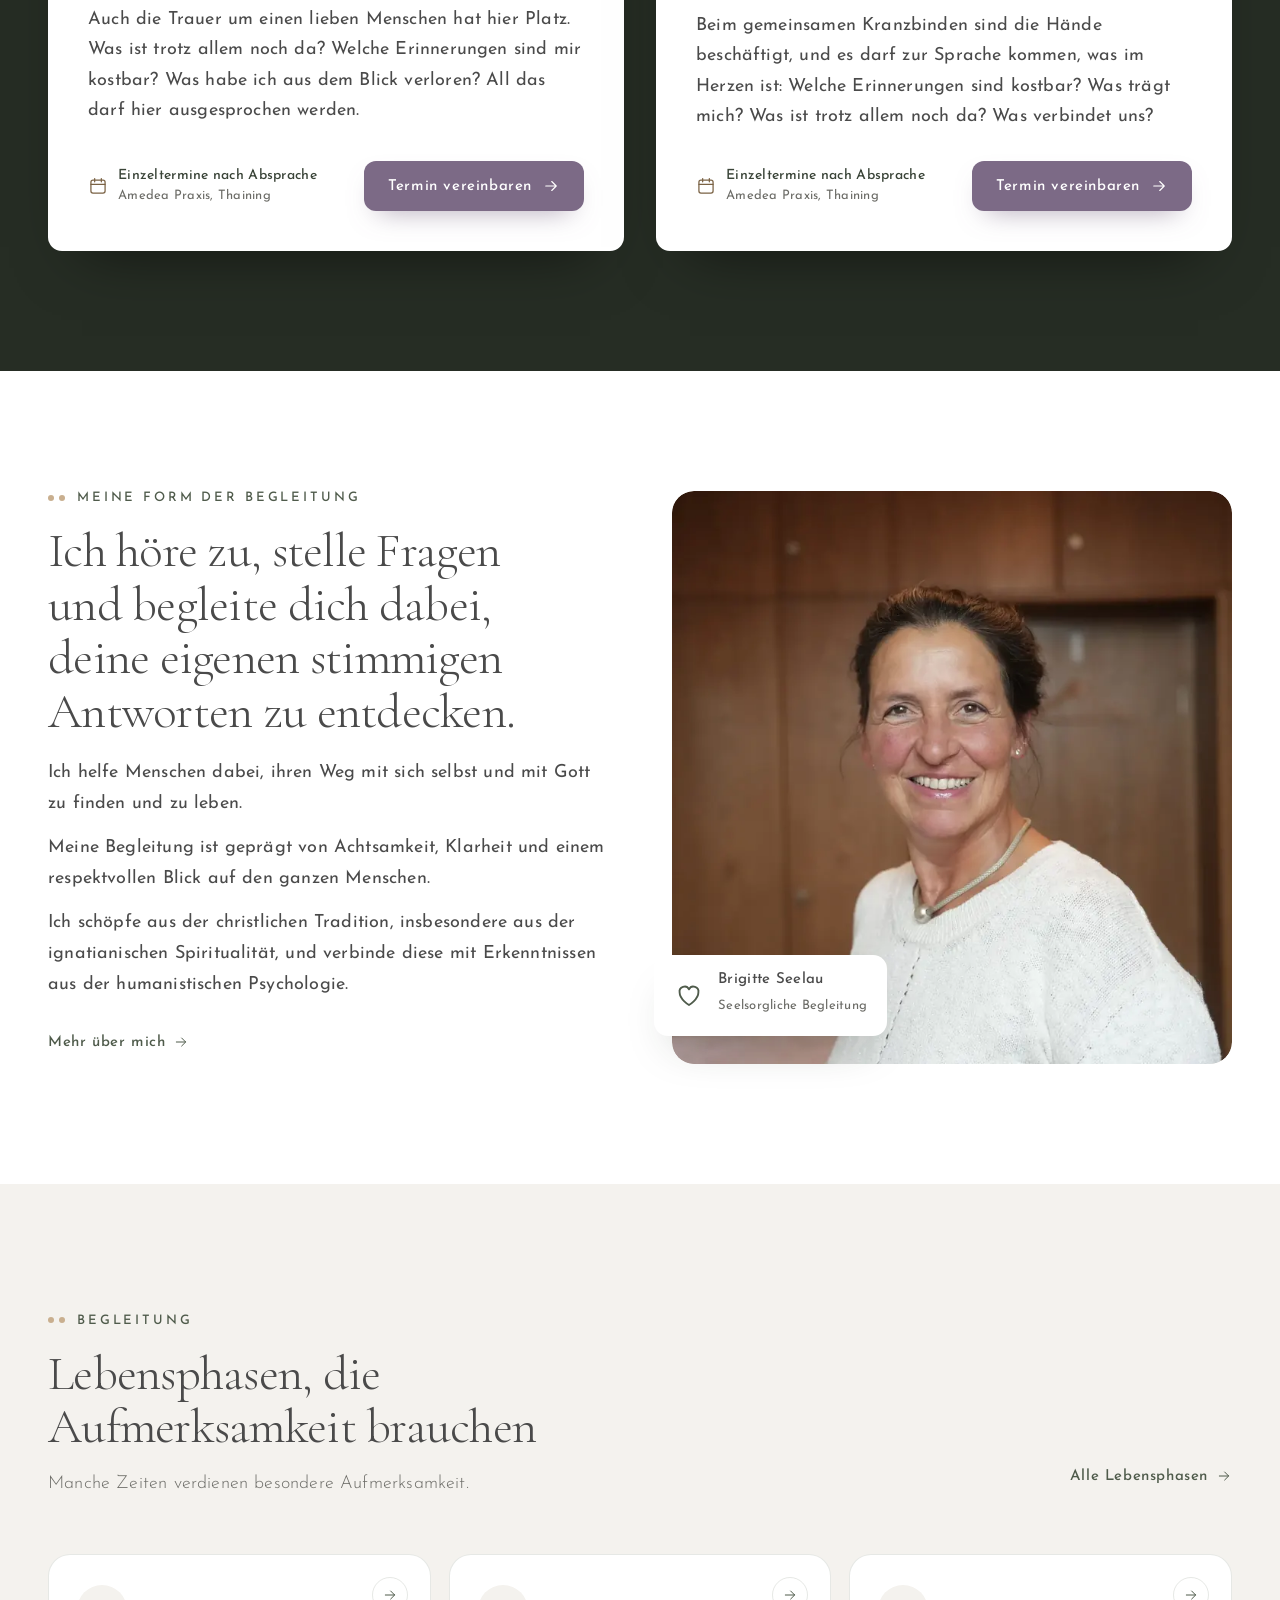
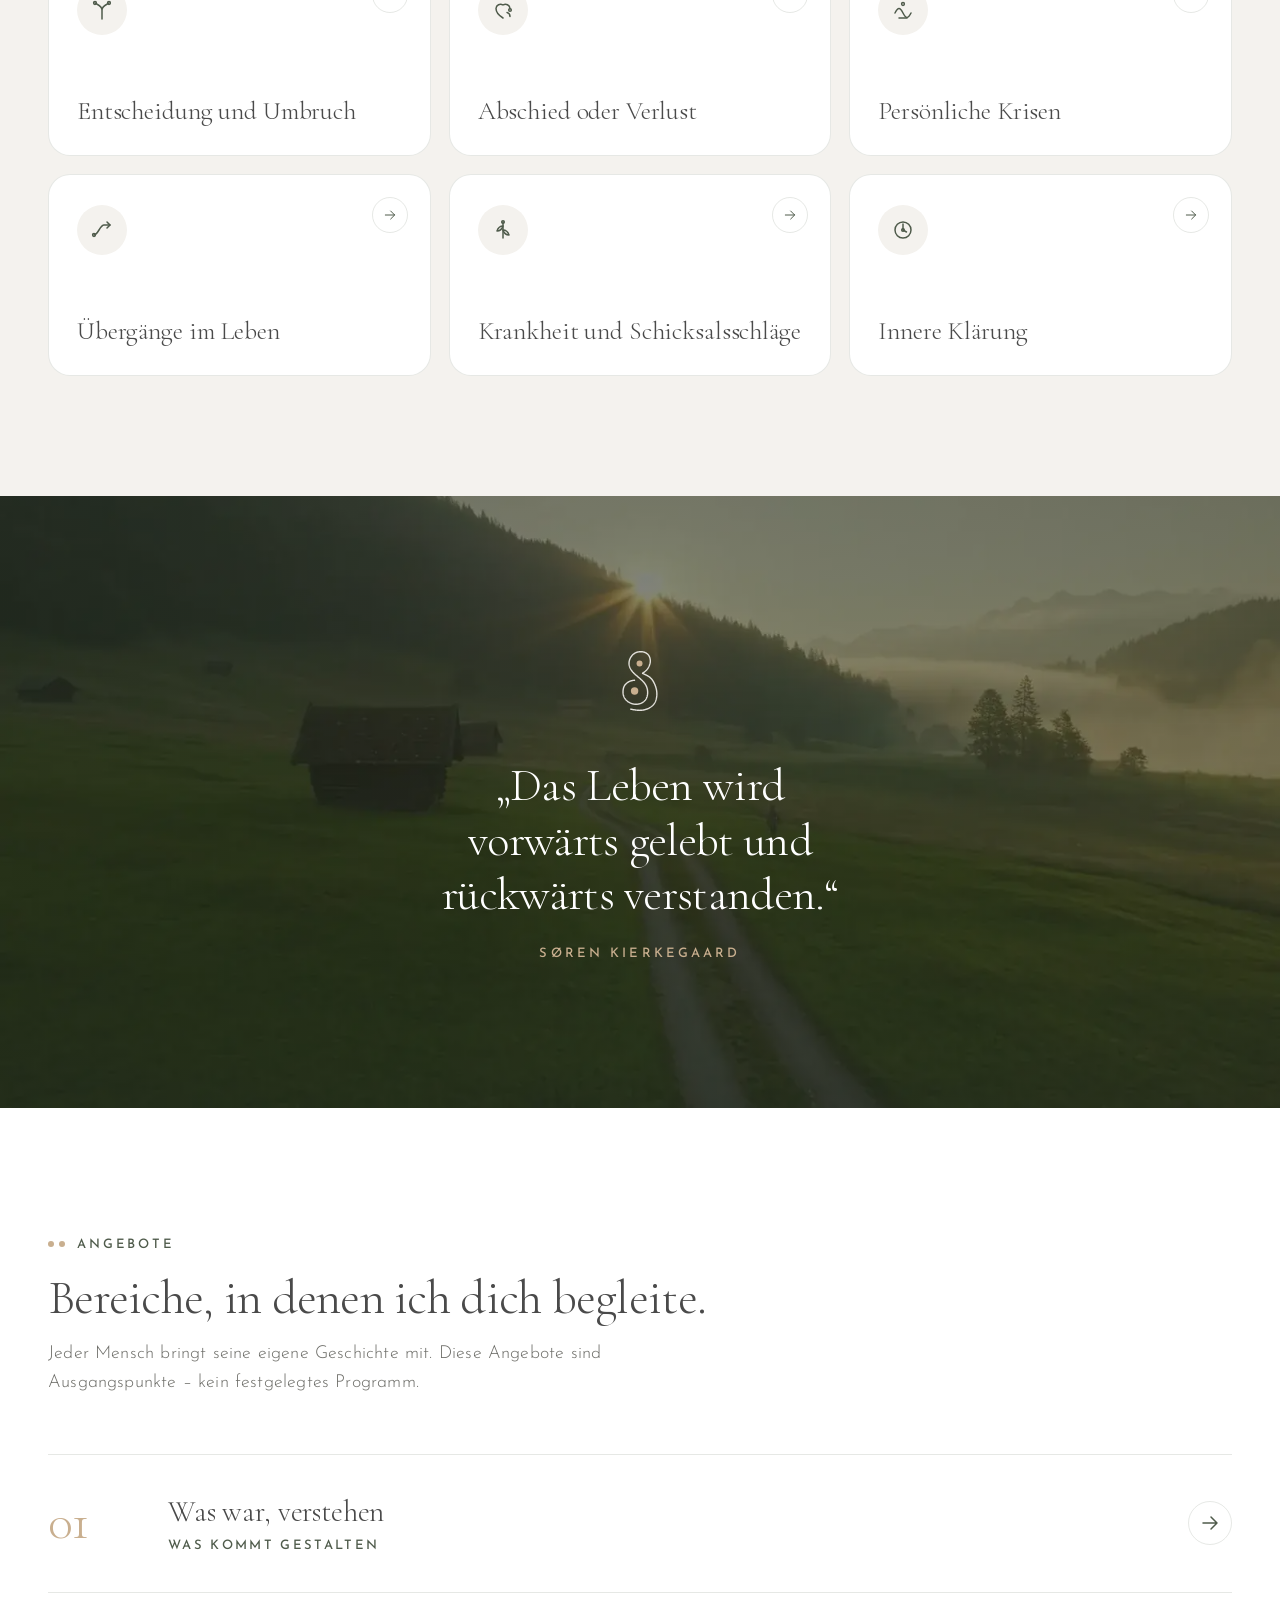
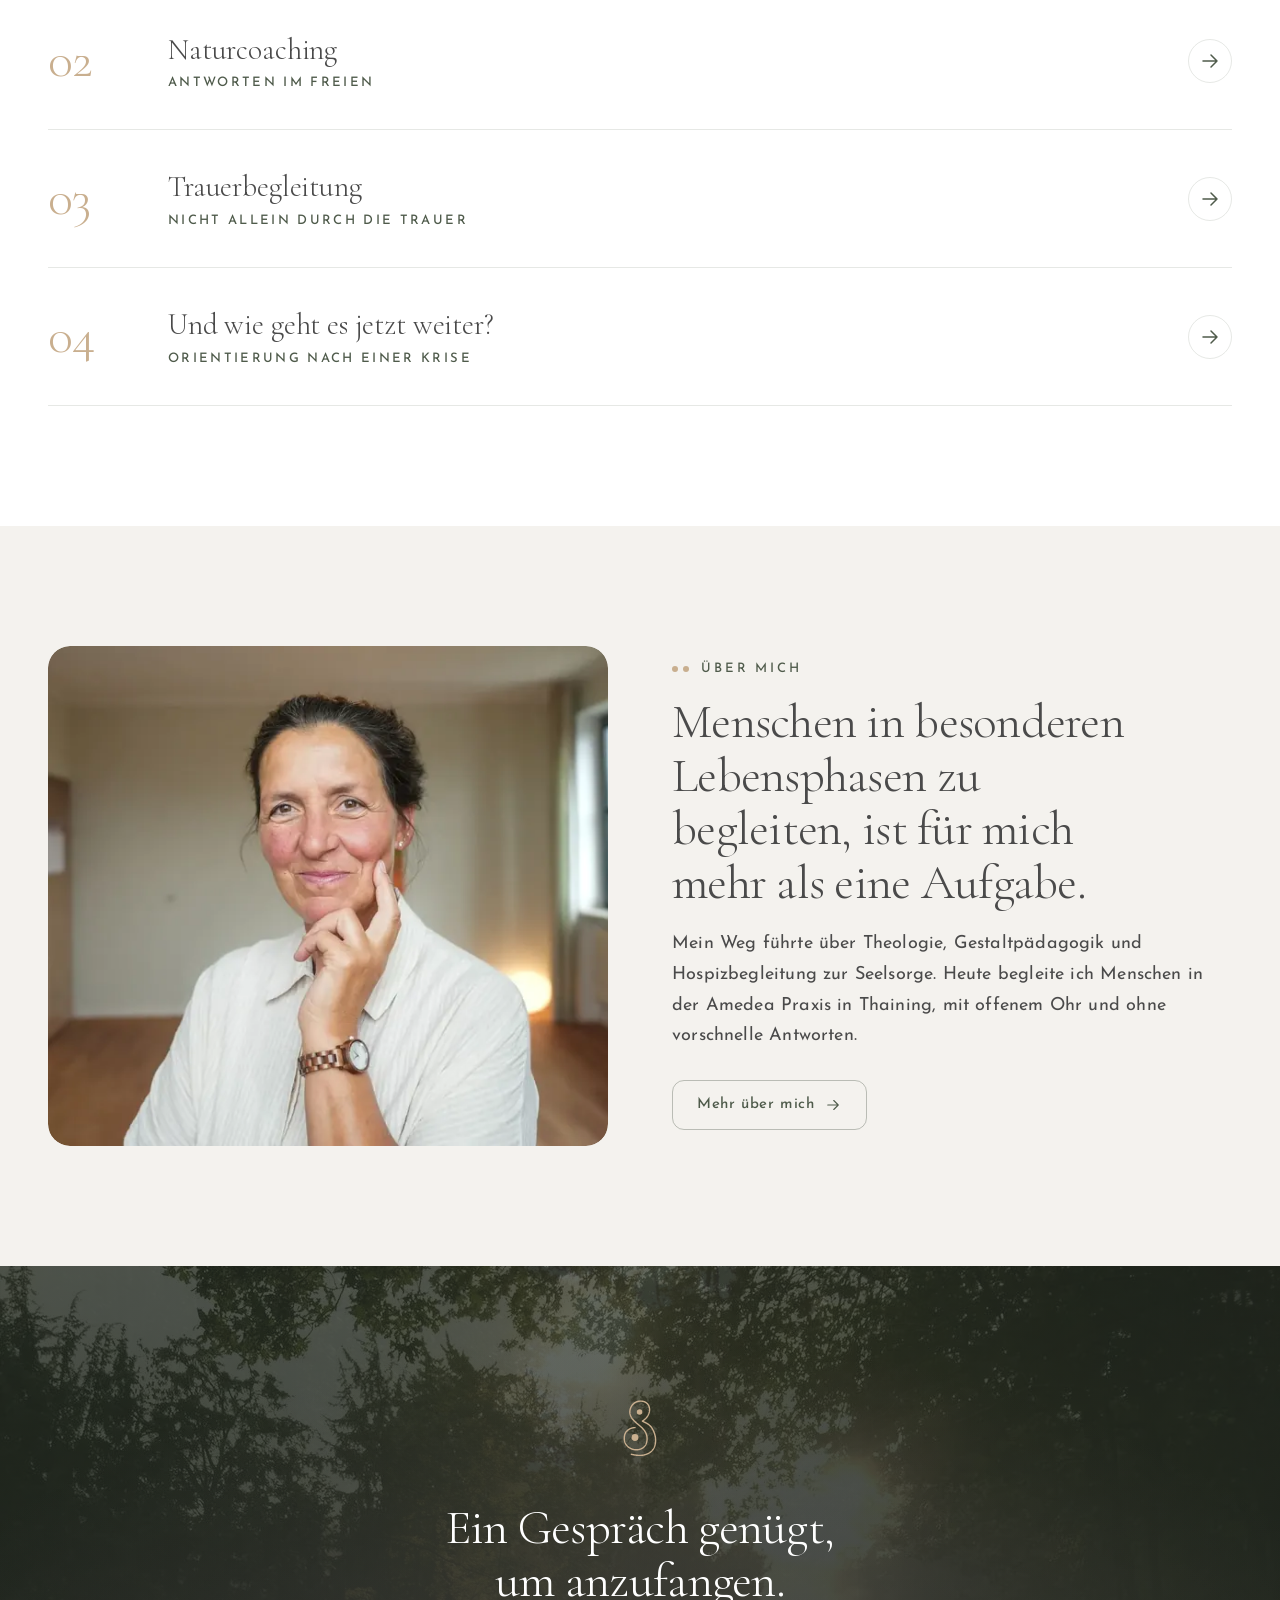
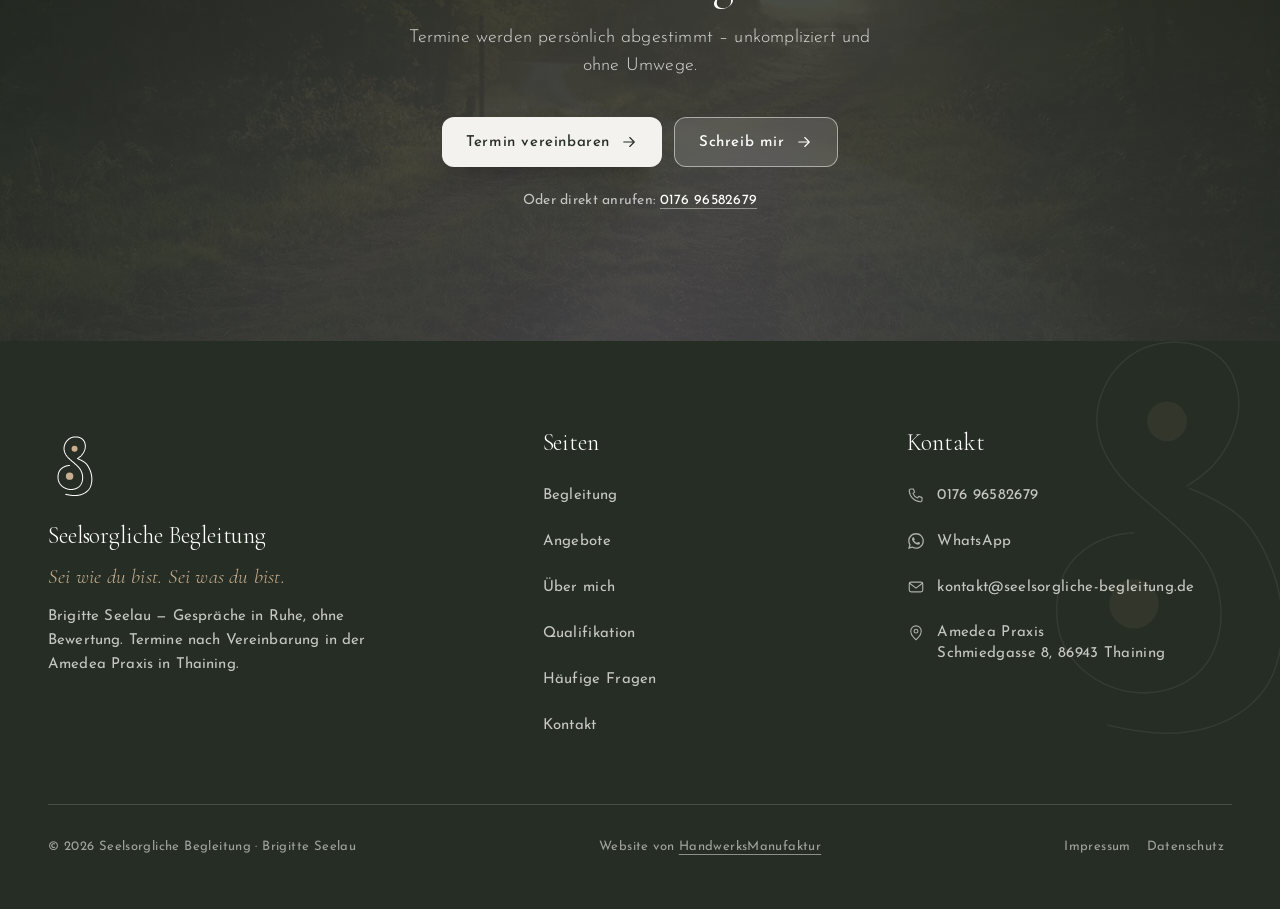
==== commit b301af4f: "Kundenwunsch eingebaut (seelsorgliche-begleitung)" ====
--- a/index.html
+++ b/index.html
@@ -722,7 +722,7 @@
         <div class="ak-fuss"><span class="ak-termin"><svg viewBox="0 0 24 24" aria-hidden="true" class="ic " width="24" height="24"><rect x="3.5" y="5" width="17" height="15.5" rx="2.5"/><path d="M3.5 10h17M8 3v4M16 3v4"/></svg><span>Einzeltermine nach Absprache<small>Amedea Praxis, Thaining</small></span></span><a class="btn btn-lila" href="/kontakt/"><span>Termin vereinbaren</span><svg viewBox="0 0 24 24" aria-hidden="true" class="ic " width="24" height="24"><path d="M5 12h14M13 6l6 6-6 6"/></svg></a></div></div>
     </article><article class="ak-karte rev v2">
       <div class="ak-bild" role="img" aria-label="Hände binden einen Kranz aus Tannenzweigen"><video class="" muted loop playsinline preload="none" data-poster="/assets/img/poster-kranz-binden.webp" data-src="/assets/video/kranz-binden.mp4" aria-hidden="true"></video></div>
-      <div class="ak-text"><span class="kicker">Trauer mit den Händen</span><h3>Kranz binden,<br>Wunden verbinden</h3><p>Wer verletzt ist, wird verbunden. Auch Trauer ist eine Wunde, die Fürsorge braucht.</p><p>Beim gemeinsamen Kranzbinden sind die Hände beschäftigt, und es darf zur Sprache kommen, was im Herzen ist: Welche Erinnerungen sind kostbar? Was trägt mich? Was ist trotz allem noch da?</p><p>Das tut gut und bringt die Trauer in Bewegung. Und im besten Fall bleibt man dabei verbunden.</p>
+      <div class="ak-text"><span class="kicker">Trauer verbinden</span><h3>Kranz binden,<br>Wunden verbinden</h3><p>Wer verletzt ist, wird verbunden. Auch Trauer ist eine Wunde, die Fürsorge braucht.</p><p>Beim gemeinsamen Kranzbinden sind die Hände beschäftigt, und es darf zur Sprache kommen, was im Herzen ist: Welche Erinnerungen sind kostbar? Was trägt mich? Was ist trotz allem noch da? Was verbindet uns?</p>
         <div class="ak-fuss"><span class="ak-termin"><svg viewBox="0 0 24 24" aria-hidden="true" class="ic " width="24" height="24"><rect x="3.5" y="5" width="17" height="15.5" rx="2.5"/><path d="M3.5 10h17M8 3v4M16 3v4"/></svg><span>Einzeltermine nach Absprache<small>Amedea Praxis, Thaining</small></span></span><a class="btn btn-lila" href="/kontakt/"><span>Termin vereinbaren</span><svg viewBox="0 0 24 24" aria-hidden="true" class="ic " width="24" height="24"><path d="M5 12h14M13 6l6 6-6 6"/></svg></a></div></div>
     </article></div>
   </div>
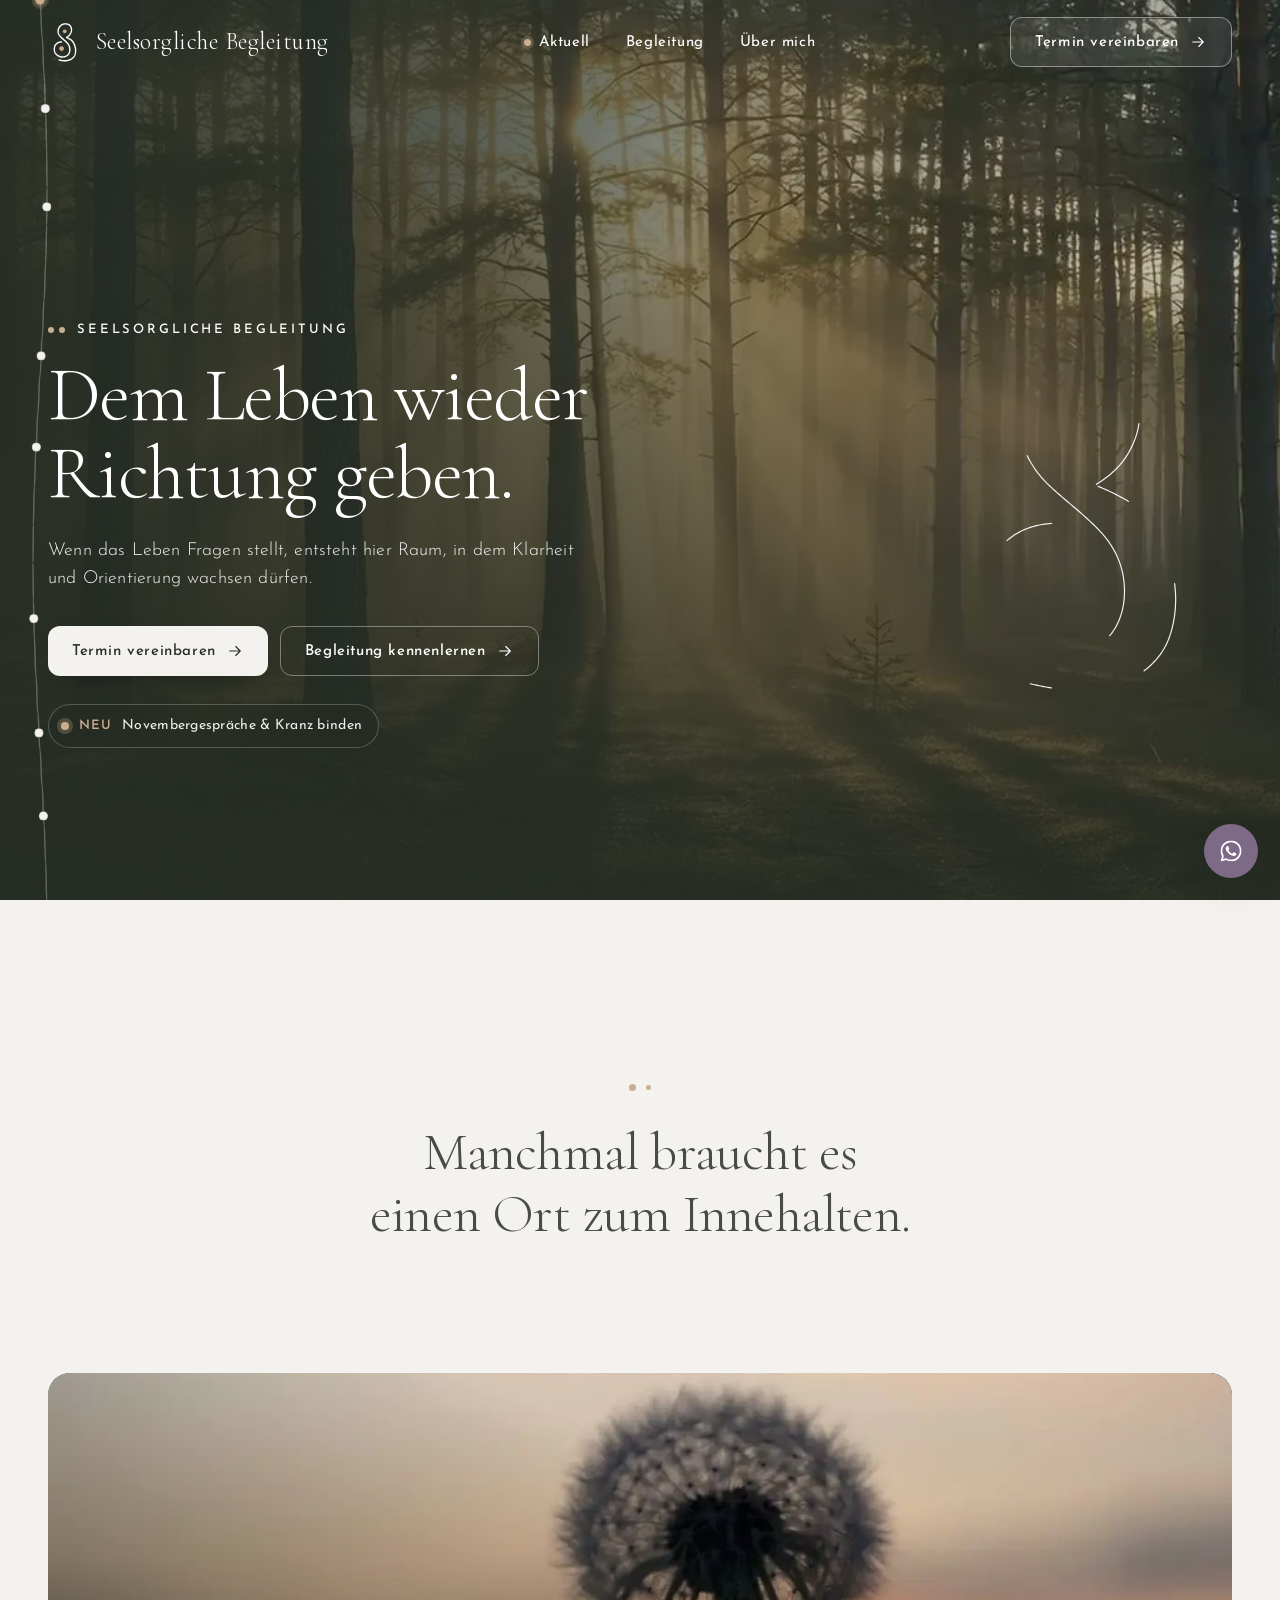
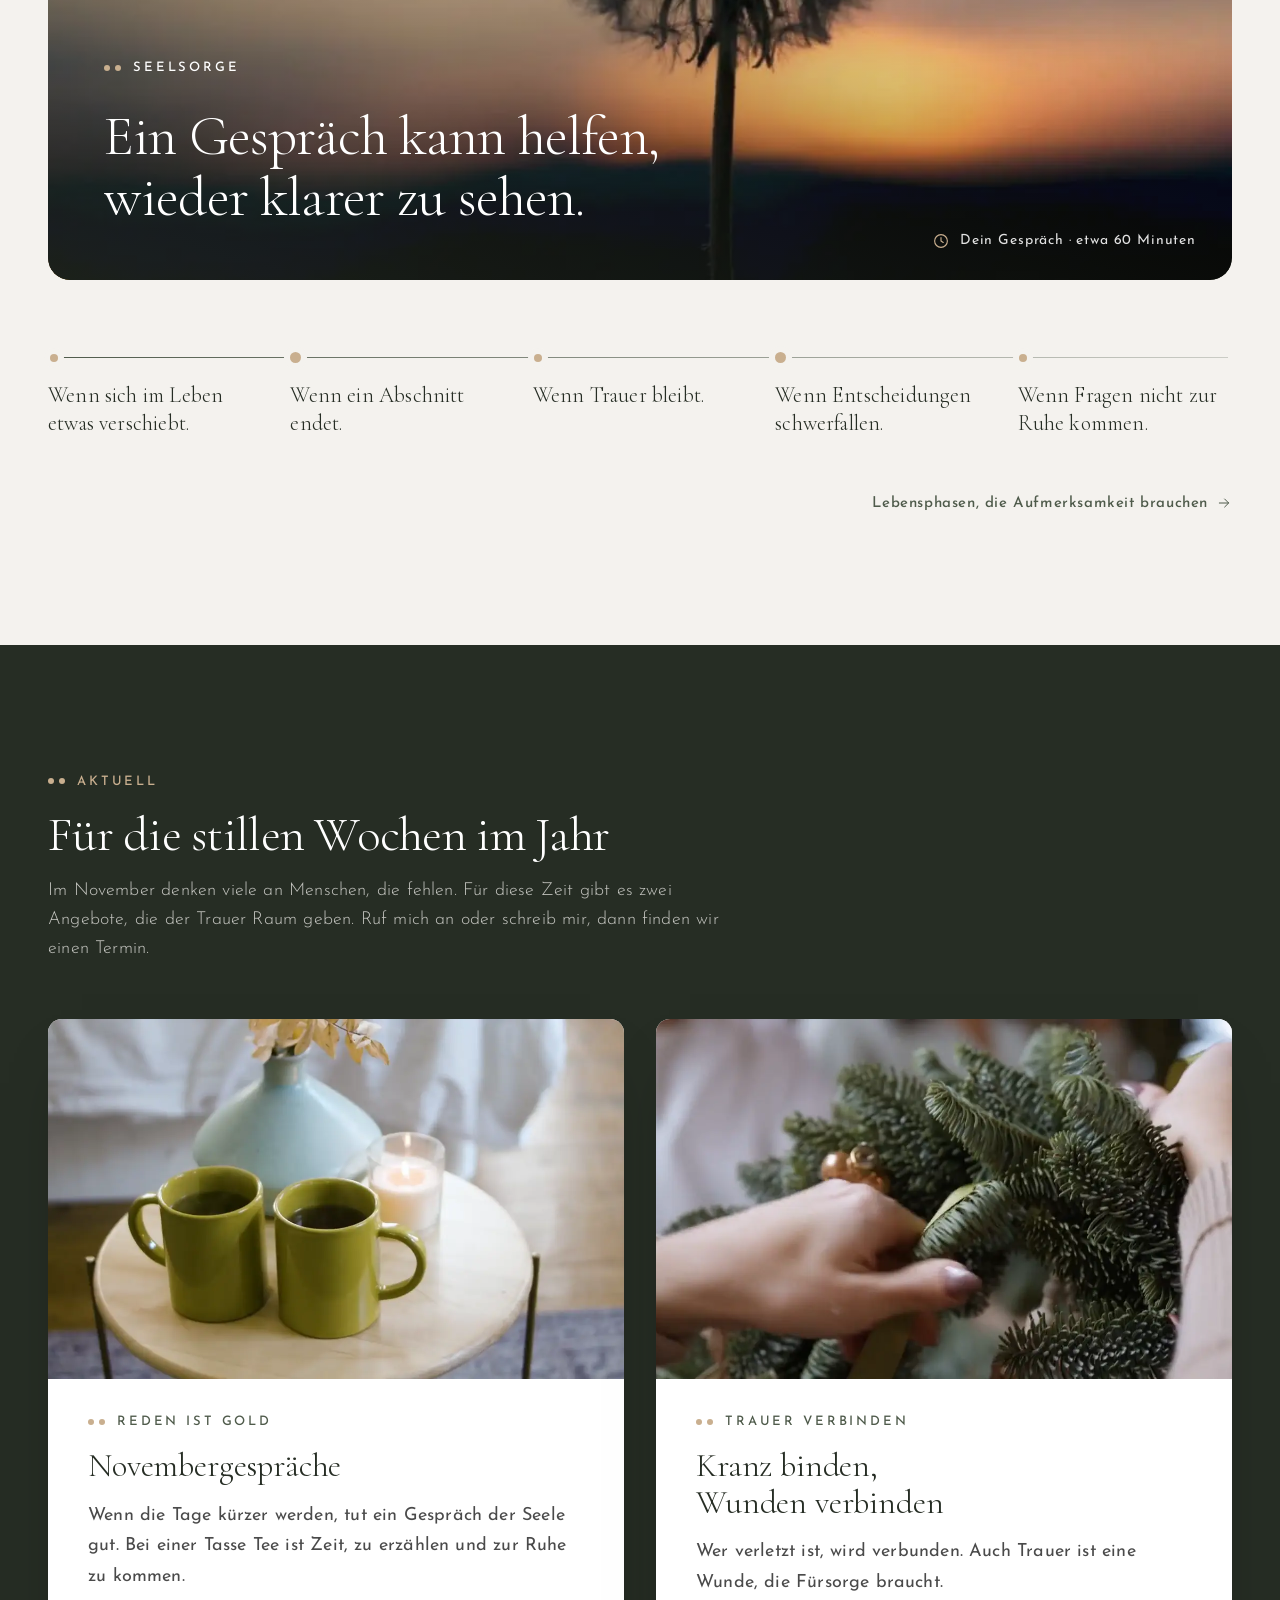
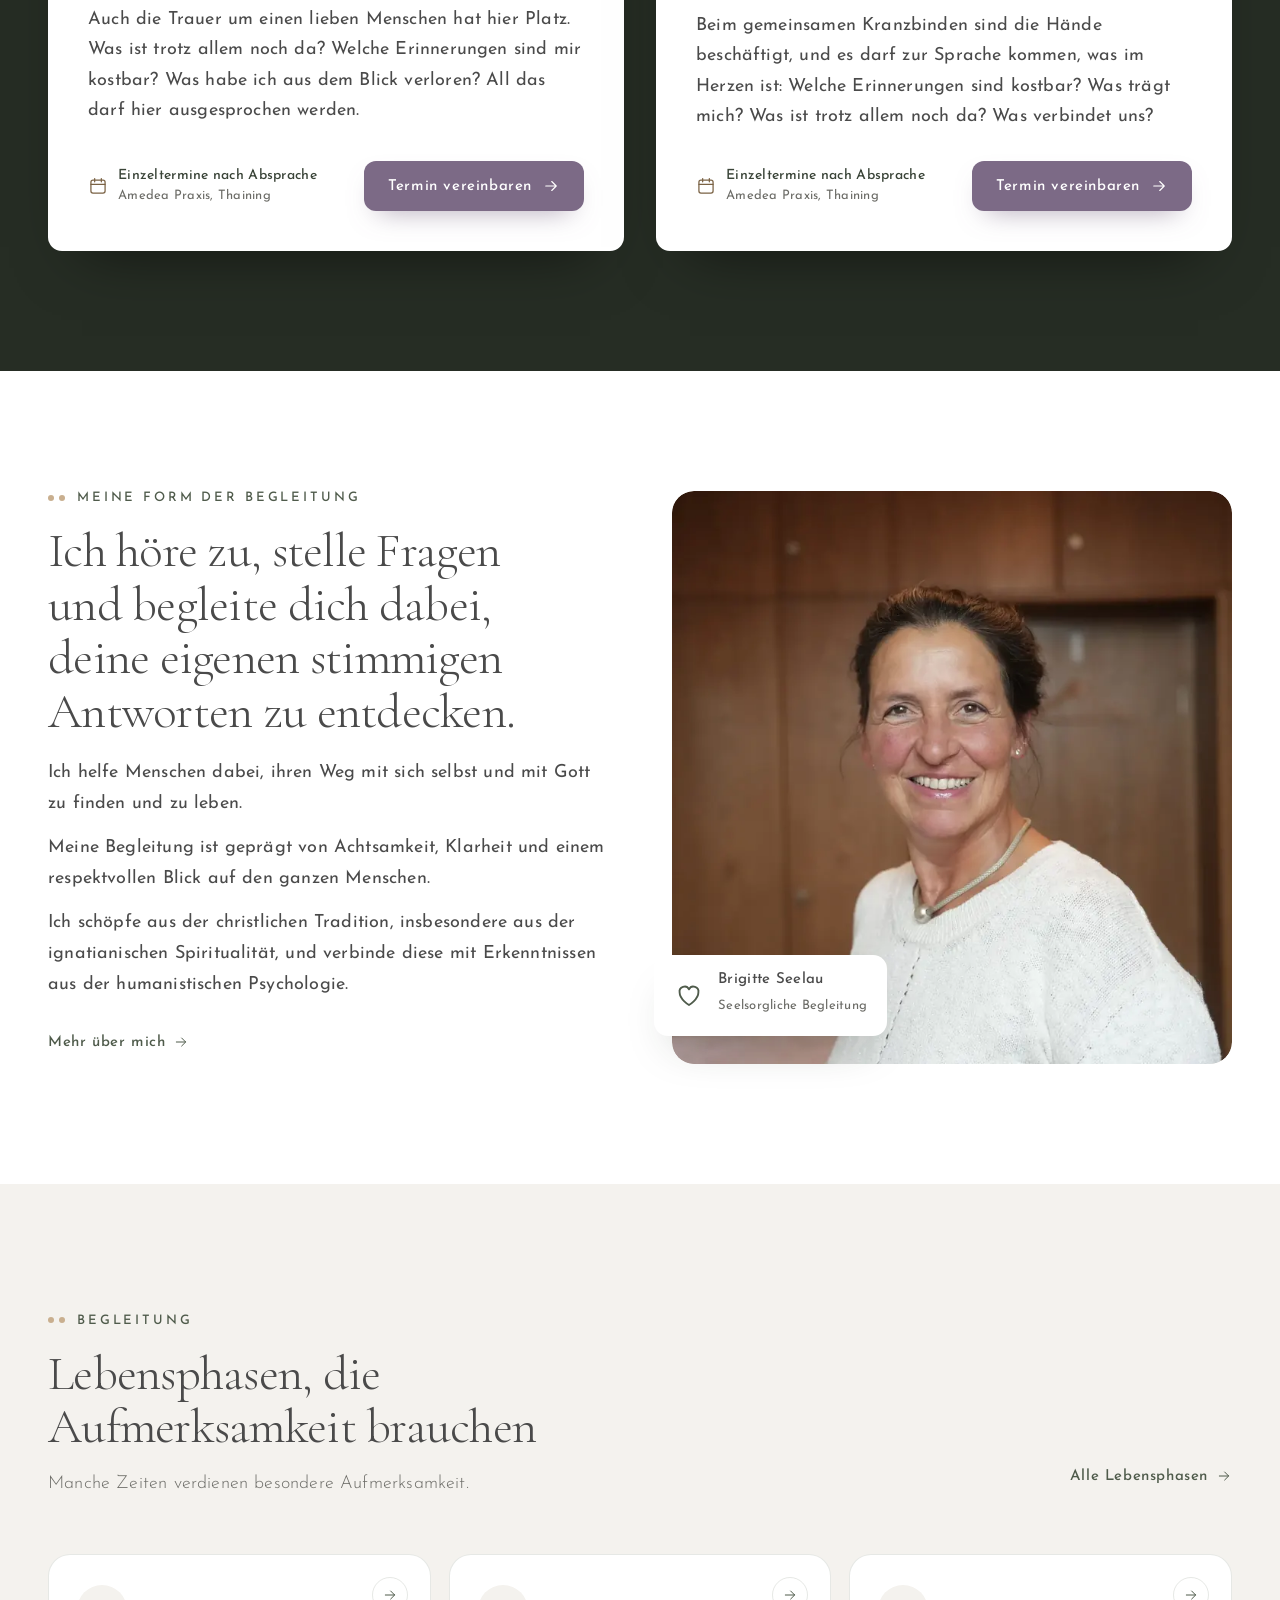
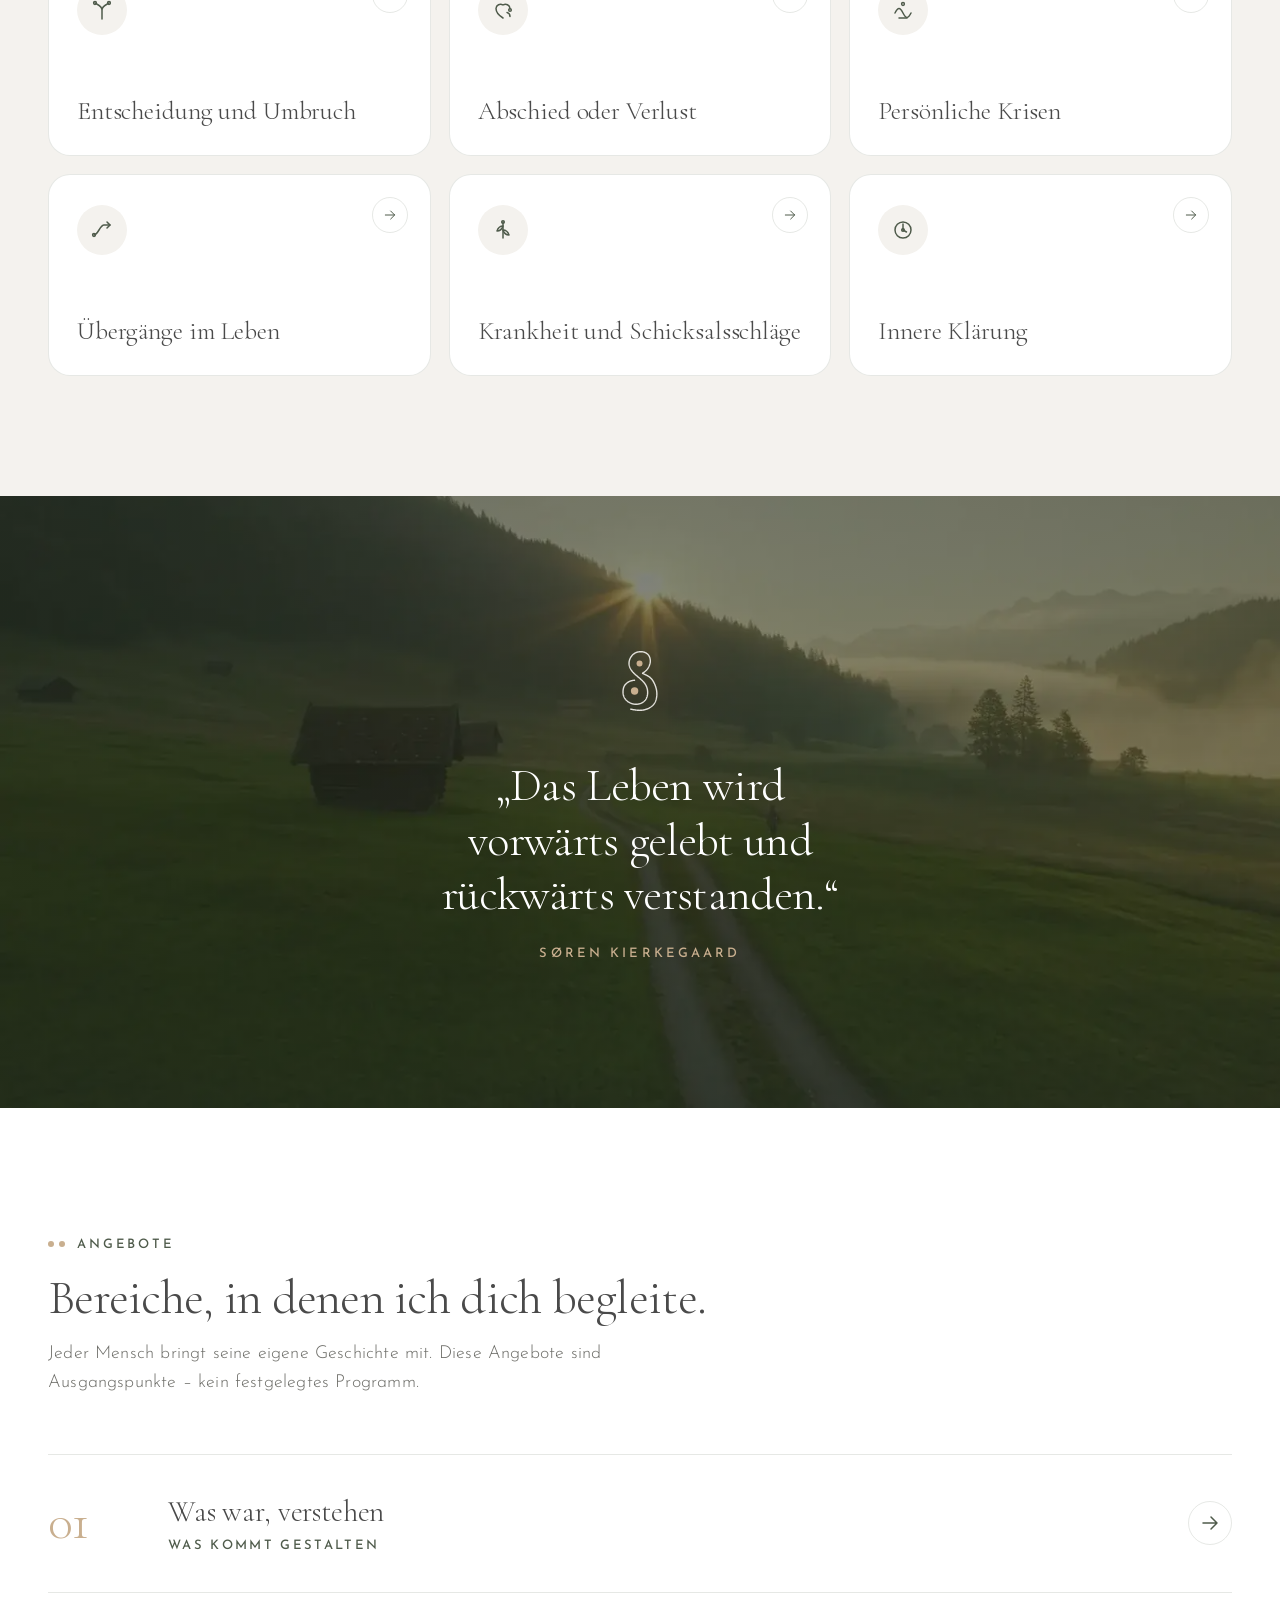
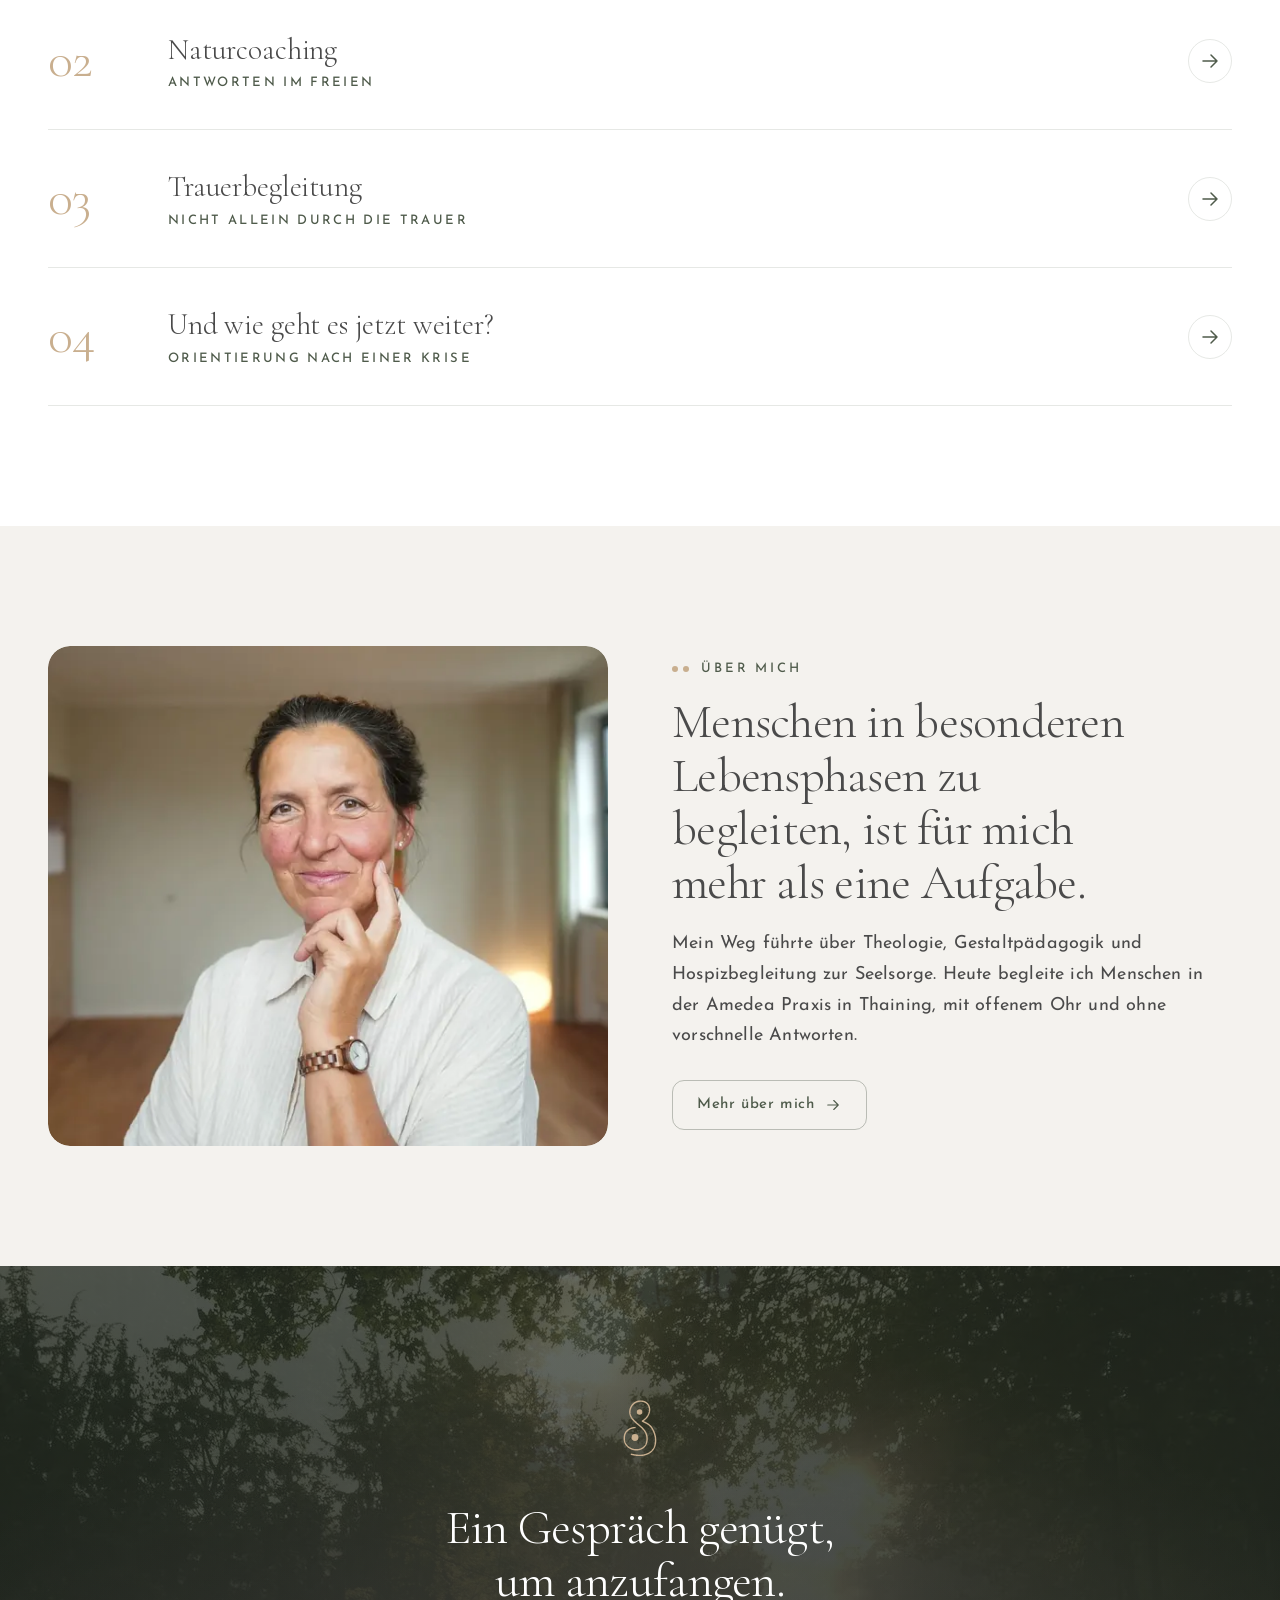
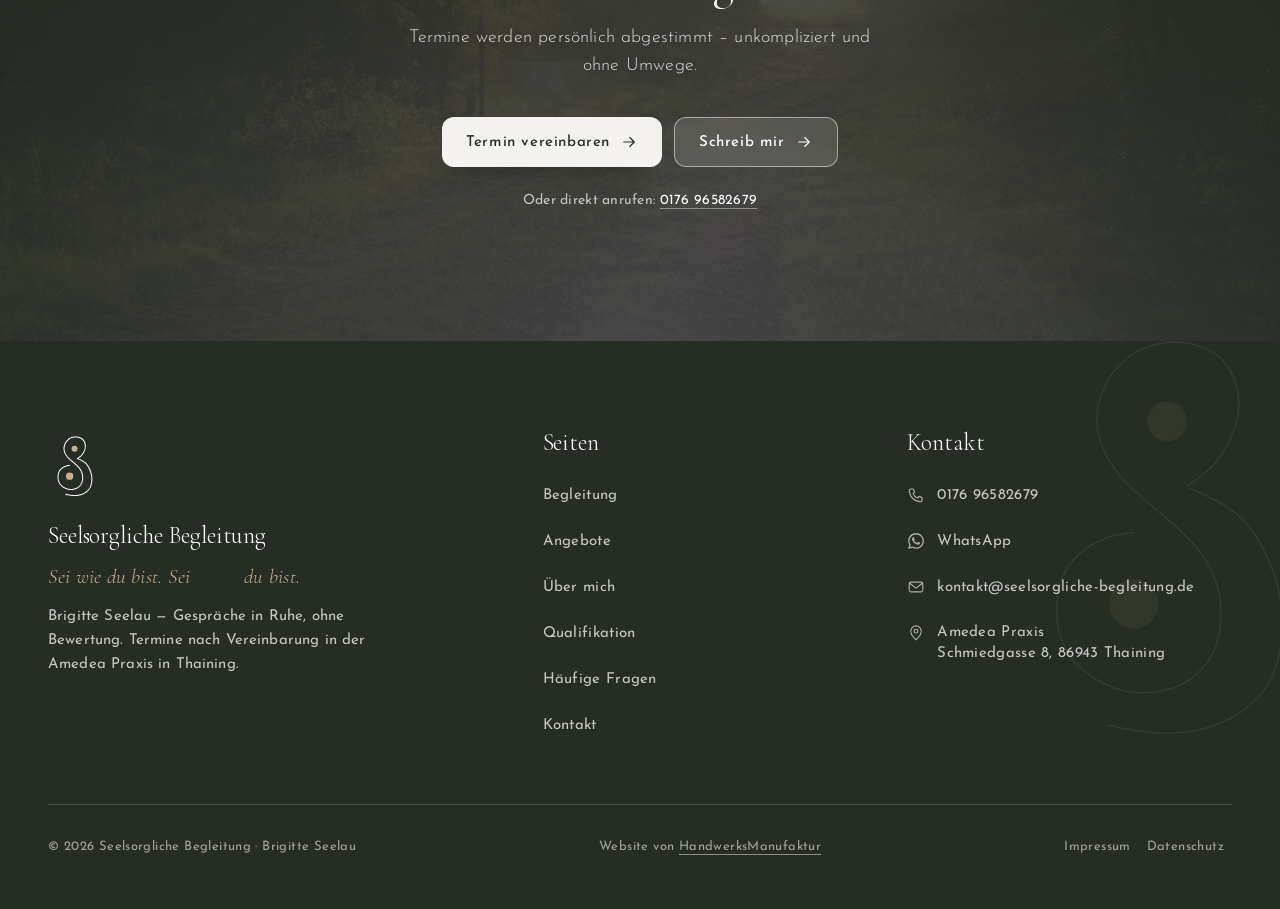
==== commit d7463936: "Kopf nur Seelsorgliche Begleitung, Thaining aus dem Hero, Motto wie/wer/was im Fuß Co-Authored-By: C" ====
--- a/index.html
+++ b/index.html
@@ -671,7 +671,11 @@
 header:not(.fest) .header-cta .btn-lila{background:rgba(255,255,255,.08);border:1px solid rgba(255,255,255,.42);box-shadow:none}
 header:not(.fest) .header-cta .btn-lila:hover{background:rgba(255,255,255,.16);border-color:rgba(255,255,255,.75)}
 .fuss-marke .fuss-motto{font:300 italic 1.3rem/1.35 var(--serif);color:var(--gold)}
-.hero-hinweis{min-height:44px}</style>
+.hero-hinweis{min-height:44px}
+
+/* Motto im Fuß: das Wort wechselt wie → wer → was (Noah, 14.11.2026) */
+.motto-wort{display:inline-block;min-width:2.1em;text-align:center;transition:opacity .45s ease,transform .45s ease}
+.motto-wort.weg{opacity:0;transform:translateY(.3em)}</style>
 <script type="application/ld+json">{"@context": "https://schema.org", "@type": "LocalBusiness", "name": "Seelsorgliche Begleitung", "alternateName": "Seelsorgliche Begleitung Brigitte Seelau", "url": "https://seelsorgliche-begleitung.de/", "telephone": "+49 176 96582679", "email": "kontakt@seelsorgliche-begleitung.de", "image": "https://seelsorgliche-begleitung.de/assets/img/og.jpg", "founder": {"@type": "Person", "name": "Brigitte Seelau"}, "priceRange": "$$", "address": {"@type": "PostalAddress", "name": "Amedea Praxis", "streetAddress": "Schmiedgasse 8", "postalCode": "86943", "addressLocality": "Thaining", "addressRegion": "Bayern", "addressCountry": "DE"}, "geo": {"@type": "GeoCoordinates", "latitude": 47.97, "longitude": 10.95}, "description": "Seelsorgliche Begleitung in Thaining bei Landsberg am Lech: Gespräche in Krisen, bei Trauer, Abschied, Übergängen und Entscheidungen. Termine nach Vereinbarung.", "areaServed": [{"@type": "City", "name": "Thaining"}, {"@type": "City", "name": "Landsberg am Lech"}, {"@type": "City", "name": "Kaufering"}, {"@type": "City", "name": "Schwifting"}, {"@type": "City", "name": "Reichling"}, {"@type": "City", "name": "Dießen am Ammersee"}, {"@type": "City", "name": "Weilheim in Oberbayern"}, {"@type": "City", "name": "Schongau"}, {"@type": "AdministrativeArea", "name": "Landkreis Landsberg am Lech"}], "hasOfferCatalog": {"@type": "OfferCatalog", "name": "Seelsorgliche Begleitung", "itemListElement": [{"@type": "Offer", "itemOffered": {"@type": "Service", "name": "Seelsorgliche Einzelgespräche"}}, {"@type": "Offer", "itemOffered": {"@type": "Service", "name": "Trauerbegleitung"}}, {"@type": "Offer", "itemOffered": {"@type": "Service", "name": "Begleitung in Krisen"}}, {"@type": "Offer", "itemOffered": {"@type": "Service", "name": "Begleitung bei Entscheidungen und Übergängen"}}, {"@type": "Offer", "itemOffered": {"@type": "Service", "name": "Naturcoaching"}}, {"@type": "Offer", "itemOffered": {"@type": "Service", "name": "Novembergespräche"}}]}, "knowsAbout": ["Seelsorge", "Seelsorgliche Begleitung", "Trauerbegleitung", "Naturcoaching", "Krisenbegleitung", "Lebensübergänge", "Ignatianische Spiritualität"]}</script><script type="application/ld+json">{"@context": "https://schema.org", "@type": "BreadcrumbList", "itemListElement": [{"@type": "ListItem", "position": 1, "name": "Start", "item": "https://seelsorgliche-begleitung.de/"}]}</script>
 <script>document.documentElement.classList.replace('kein-js','js');try{var r=document.referrer;if(r&&new URL(r).host===location.host)document.documentElement.classList.add('ankunft');}catch(e){}</script>
 </head>
@@ -683,7 +687,7 @@
 <div class="intro" aria-hidden="true"><svg viewBox="8 14 84 116" aria-hidden="true" class="zeichen intro-zeichen" width="84" height="116"><path class="haar" pathLength="1" d="M54.00 59.50 L54.25 59.32 L55.24 58.65 L55.44 58.52 L55.64 58.38 L56.05 58.08 L56.48 57.77 L56.87 57.49 L57.28 57.17 L57.71 56.82 L58.14 56.47 L58.57 56.09 L59.00 55.70 L59.43 55.30 L59.84 54.88 L60.24 54.45 L60.63 54.01 L61.01 53.55 L61.38 53.09 L61.73 52.61 L62.07 52.13 L62.40 51.63 L62.72 51.13 L63.03 50.61 L63.32 50.09 L63.60 49.57 L63.87 49.04 L64.12 48.50 L64.36 47.96 L64.59 47.41 L64.81 46.86 L65.01 46.30 L65.19 45.74 L65.36 45.17 L65.51 44.61 L65.65 44.04 L65.77 43.46 L65.87 42.89 L65.95 42.31 L66.01 41.73 L66.05 41.14 L66.07 40.56 L66.06 39.97 L66.03 39.38 L65.98 38.79 L65.91 38.20 L65.82 37.62 L65.71 37.03 L65.57 36.45 L65.42 35.88 L65.25 35.31 L65.05 34.76 L64.84 34.22 L64.62 33.69 L64.37 33.18 L64.11 32.69 L63.83 32.21 L63.54 31.76 L63.23 31.32 L62.90 30.90 L62.56 30.50 L62.20 30.12 L61.83 29.76 L61.44 29.41 L61.04 29.08 L60.63 28.77 L60.21 28.48 L59.77 28.20 L59.32 27.94 L58.86 27.69 L58.39 27.46 L57.91 27.25 L57.42 27.05 L56.93 26.87 L56.42 26.71 L55.90 26.56 L55.37 26.43 L54.84 26.31 L54.30 26.21 L53.76 26.13 L53.21 26.06 L52.65 26.01 L52.10 25.98 L51.53 25.96 L50.97 25.96 L50.40 25.97 L49.83 26.00 L49.26 26.04 L48.68 26.10 L48.11 26.18 L47.54 26.28 L46.96 26.39 L46.39 26.52 L45.83 26.67 L45.27 26.84 L44.71 27.03 L44.16 27.24 L43.62 27.47 L43.08 27.72 L42.56 27.99 L42.04 28.28 L41.53 28.59 L41.03 28.92 L40.54 29.27 L40.05 29.63 L39.58 30.02 L39.13 30.42 L38.68 30.84 L38.25 31.27 L37.83 31.72 L37.42 32.18 L37.03 32.65 L36.66 33.14 L36.30 33.65 L35.96 34.16 L35.63 34.69 L35.32 35.23 L35.03 35.78 L34.75 36.34 L34.49 36.91 L34.25 37.48 L34.03 38.06 L33.83 38.64 L33.64 39.22 L33.48 39.80 L33.34 40.39 L33.22 40.97 L33.12 41.55 L33.04 42.13 L32.98 42.70 L32.94 43.28 L32.93 43.85 L32.93 44.43 L32.96 45.00 L33.00 45.57 L33.07 46.15 L33.16 46.72 L33.27 47.29 L33.40 47.87 L33.55 48.44 L33.72 49.02 L33.92 49.60 L34.13 50.18 L34.37 50.75 L34.63 51.33 L34.90 51.91 L35.20 52.48 L35.51 53.05 L35.84 53.62 L36.19 54.19 L36.55 54.74 L36.92 55.29 L37.32 55.83 L37.72 56.37 L38.14 56.89 L38.57 57.41 L39.02 57.91 L39.48 58.41 L39.94 58.90 L40.42 59.38 L40.91 59.85 L41.41 60.32 L41.91 60.79 L42.42 61.24 L42.93 61.70 L43.44 62.15 L43.95 62.59 L44.47 63.03 L44.98 63.47 L45.49 63.91 L46.00 64.35 L46.51 64.78 L47.02 65.21 L47.53 65.64 L48.03 66.07 L48.54 66.50 L49.04 66.93 L49.53 67.36 L50.02 67.79 L50.51 68.22 L51.00 68.65 L51.48 69.09 L51.96 69.53 L52.43 69.97 L52.89 70.41 L53.35 70.85 L53.81 71.30 L54.26 71.76 L54.70 72.21 L55.13 72.68 L55.55 73.14 L55.97 73.62 L56.37 74.10 L56.76 74.59 L57.14 75.08 L57.51 75.58 L57.86 76.10 L58.20 76.62 L58.53 77.15 L58.84 77.68 L59.14 78.23 L59.43 78.78 L59.70 79.34 L59.96 79.91 L60.20 80.48 L60.43 81.07 L60.64 81.66 L60.84 82.25 L61.02 82.85 L61.18 83.46 L61.33 84.08 L61.46 84.70 L61.57 85.33 L61.66 85.96 L61.74 86.60 L61.81 87.24 L61.85 87.88 L61.88 88.52 L61.90 89.16 L61.89 89.80 L61.87 90.43 L61.84 91.06 L61.79 91.68 L61.72 92.30 L61.64 92.90 L61.54 93.50 L61.42 94.09 L61.29 94.67 L61.15 95.24 L60.98 95.80 L60.81 96.36 L60.61 96.90 L60.41 97.43 L60.18 97.95 L59.95 98.45 L59.70 98.95 L59.43 99.43 L59.15 99.90 L58.86 100.36 L58.55 100.81 L58.23 101.24 L57.89 101.66 L57.55 102.06 L57.18 102.45 L56.81 102.83 L56.42 103.19 L56.02 103.54 L55.61 103.88 L55.19 104.20 L54.76 104.51 L54.31 104.81 L53.86 105.10 L53.39 105.36 L52.92 105.62 L52.43 105.86 L51.94 106.09 L51.43 106.31 L50.92 106.51 L50.39 106.69 L49.86 106.86 L49.32 107.02 L48.77 107.16 L48.22 107.29 L47.66 107.40 L47.09 107.50 L46.52 107.58 L45.94 107.64 L45.36 107.69 L44.77 107.73 L44.18 107.75 L43.58 107.75 L42.98 107.73 L42.37 107.70 L41.77 107.65 L41.16 107.58 L40.55 107.50 L39.94 107.40 L39.33 107.27 L38.72 107.13 L38.12 106.97 L37.51 106.79 L36.91 106.59 L36.31 106.36 L35.71 106.12 L35.12 105.86 L34.53 105.59 L33.95 105.29 L33.37 104.98 L32.81 104.65 L32.25 104.31 L31.71 103.95 L31.18 103.57 L30.66 103.19 L30.16 102.79 L29.67 102.38 L29.20 101.95 L28.75 101.51 L28.31 101.06 L27.90 100.60 L27.49 100.13 L27.11 99.64 L26.74 99.15 L26.40 98.64 L26.07 98.13 L25.76 97.60 L25.47 97.07 L25.20 96.52 L24.96 95.97 L24.73 95.41 L24.53 94.84 L24.34 94.26 L24.18 93.68 L24.04 93.09 L23.92 92.49 L23.82 91.89 L23.74 91.29 L23.68 90.68 L23.63 90.07 L23.60 89.46 L23.59 88.85 L23.59 88.24 L23.60 87.63 L23.63 87.03 L23.68 86.42 L23.74 85.82 L23.81 85.23 L23.90 84.63 L24.00 84.05 L24.12 83.46 L24.26 82.89 L24.41 82.32 L24.58 81.77 L24.77 81.22 L24.98 80.68 L25.21 80.16 L25.46 79.65 L25.72 79.15 L26.01 78.66 L26.32 78.19 L26.64 77.73 L26.99 77.29 L27.34 76.86 L27.72 76.45 L28.10 76.05 L28.50 75.66 L28.90 75.29 L29.32 74.94 L29.74 74.60 L30.16 74.27 L30.58 73.97 L31.01 73.67 L31.44 73.40 L31.88 73.14 L32.31 72.90 L32.74 72.67 L33.17 72.45 L33.61 72.26 L34.04 72.07 L34.46 71.90 L34.89 71.74 L35.31 71.59 L35.73 71.45 L36.14 71.32 L36.54 71.21 L36.94 71.10 L37.33 71.00 L37.71 70.92 L38.08 70.84 L38.44 70.77 L38.79 70.71 L39.13 70.65 L39.45 70.61 L39.74 70.57 L40.05 70.54 L40.35 70.50 L40.49 70.49 L40.63 70.48 L41.32 70.42 L41.50 70.40"/><path class="haar" pathLength="1" d="M54.50 60.00 L54.72 60.10 L55.57 60.45 L55.74 60.53 L55.92 60.61 L56.28 60.77 L56.67 60.94 L57.02 61.10 L57.40 61.27 L57.82 61.46 L58.25 61.67 L58.68 61.88 L59.14 62.10 L59.60 62.34 L60.07 62.58 L60.55 62.84 L61.03 63.10 L61.52 63.37 L62.02 63.65 L62.52 63.94 L63.02 64.25 L63.52 64.57 L64.01 64.89 L64.51 65.24 L64.99 65.59 L65.47 65.97 L65.94 66.36 L66.40 66.76 L66.85 67.18 L67.28 67.62 L67.70 68.07 L68.11 68.54 L68.51 69.02 L68.89 69.52 L69.26 70.04 L69.63 70.57 L69.98 71.11 L70.33 71.66 L70.67 72.23 L71.00 72.81 L71.32 73.40 L71.64 74.00 L71.95 74.61 L72.25 75.23 L72.54 75.86 L72.83 76.50 L73.11 77.16 L73.39 77.81 L73.65 78.48 L73.91 79.16 L74.15 79.84 L74.38 80.52 L74.60 81.22 L74.81 81.91 L75.00 82.61 L75.18 83.31 L75.35 84.01 L75.50 84.72 L75.64 85.42 L75.77 86.13 L75.88 86.84 L75.97 87.55 L76.05 88.27 L76.11 88.98 L76.16 89.70 L76.20 90.42 L76.22 91.14 L76.22 91.86 L76.21 92.58 L76.18 93.31 L76.14 94.03 L76.08 94.76 L76.00 95.49 L75.91 96.22 L75.80 96.95 L75.68 97.67 L75.54 98.39 L75.38 99.11 L75.21 99.82 L75.02 100.52 L74.82 101.20 L74.59 101.88 L74.35 102.53 L74.10 103.18 L73.83 103.80 L73.54 104.41 L73.23 105.00 L72.91 105.57 L72.57 106.13 L72.22 106.67 L71.85 107.19 L71.46 107.70 L71.06 108.20 L70.65 108.68 L70.22 109.14 L69.78 109.60 L69.32 110.04 L68.85 110.47 L68.37 110.88 L67.87 111.29 L67.37 111.68 L66.85 112.05 L66.31 112.42 L65.77 112.77 L65.21 113.11 L64.65 113.44 L64.07 113.76 L63.48 114.06 L62.89 114.35 L62.28 114.62 L61.67 114.88 L61.04 115.12 L60.41 115.36 L59.77 115.57 L59.12 115.78 L58.47 115.97 L57.80 116.15 L57.14 116.31 L56.46 116.46 L55.79 116.59 L55.11 116.71 L54.43 116.82 L53.74 116.91 L53.06 116.99 L52.38 117.06 L51.70 117.11 L51.03 117.15 L50.35 117.17 L49.68 117.19 L49.01 117.18 L48.35 117.17 L47.69 117.14 L47.04 117.11 L46.39 117.06 L45.75 117.01 L45.12 116.95 L44.49 116.88 L43.88 116.81 L43.28 116.73 L42.68 116.65 L42.10 116.57 L41.53 116.48 L40.97 116.39 L40.43 116.30 L39.91 116.21 L39.40 116.11 L38.90 116.02 L38.45 115.93 L38.04 115.85 L37.58 115.75 L37.16 115.66 L36.95 115.62 L36.75 115.58 L35.76 115.35 L35.50 115.30"/><circle class="punkt" cx="49.3" cy="44.4" r="4.64"/><circle class="punkt" cx="41.6" cy="87.0" r="5.76"/></svg><div class="wort">Seelsorgliche Begleitung</div></div>
 <header class="ueber-dunkel">
   <div class="wrap">
-    <a class="marke" href="/" aria-label="Seelsorgliche Begleitung — Startseite"><svg viewBox="8 14 84 116" aria-hidden="true" class="zeichen marke-zeichen" width="84" height="116"><path class="haar" pathLength="1" d="M54.00 59.50 L54.25 59.32 L55.24 58.65 L55.44 58.52 L55.64 58.38 L56.05 58.08 L56.48 57.77 L56.87 57.49 L57.28 57.17 L57.71 56.82 L58.14 56.47 L58.57 56.09 L59.00 55.70 L59.43 55.30 L59.84 54.88 L60.24 54.45 L60.63 54.01 L61.01 53.55 L61.38 53.09 L61.73 52.61 L62.07 52.13 L62.40 51.63 L62.72 51.13 L63.03 50.61 L63.32 50.09 L63.60 49.57 L63.87 49.04 L64.12 48.50 L64.36 47.96 L64.59 47.41 L64.81 46.86 L65.01 46.30 L65.19 45.74 L65.36 45.17 L65.51 44.61 L65.65 44.04 L65.77 43.46 L65.87 42.89 L65.95 42.31 L66.01 41.73 L66.05 41.14 L66.07 40.56 L66.06 39.97 L66.03 39.38 L65.98 38.79 L65.91 38.20 L65.82 37.62 L65.71 37.03 L65.57 36.45 L65.42 35.88 L65.25 35.31 L65.05 34.76 L64.84 34.22 L64.62 33.69 L64.37 33.18 L64.11 32.69 L63.83 32.21 L63.54 31.76 L63.23 31.32 L62.90 30.90 L62.56 30.50 L62.20 30.12 L61.83 29.76 L61.44 29.41 L61.04 29.08 L60.63 28.77 L60.21 28.48 L59.77 28.20 L59.32 27.94 L58.86 27.69 L58.39 27.46 L57.91 27.25 L57.42 27.05 L56.93 26.87 L56.42 26.71 L55.90 26.56 L55.37 26.43 L54.84 26.31 L54.30 26.21 L53.76 26.13 L53.21 26.06 L52.65 26.01 L52.10 25.98 L51.53 25.96 L50.97 25.96 L50.40 25.97 L49.83 26.00 L49.26 26.04 L48.68 26.10 L48.11 26.18 L47.54 26.28 L46.96 26.39 L46.39 26.52 L45.83 26.67 L45.27 26.84 L44.71 27.03 L44.16 27.24 L43.62 27.47 L43.08 27.72 L42.56 27.99 L42.04 28.28 L41.53 28.59 L41.03 28.92 L40.54 29.27 L40.05 29.63 L39.58 30.02 L39.13 30.42 L38.68 30.84 L38.25 31.27 L37.83 31.72 L37.42 32.18 L37.03 32.65 L36.66 33.14 L36.30 33.65 L35.96 34.16 L35.63 34.69 L35.32 35.23 L35.03 35.78 L34.75 36.34 L34.49 36.91 L34.25 37.48 L34.03 38.06 L33.83 38.64 L33.64 39.22 L33.48 39.80 L33.34 40.39 L33.22 40.97 L33.12 41.55 L33.04 42.13 L32.98 42.70 L32.94 43.28 L32.93 43.85 L32.93 44.43 L32.96 45.00 L33.00 45.57 L33.07 46.15 L33.16 46.72 L33.27 47.29 L33.40 47.87 L33.55 48.44 L33.72 49.02 L33.92 49.60 L34.13 50.18 L34.37 50.75 L34.63 51.33 L34.90 51.91 L35.20 52.48 L35.51 53.05 L35.84 53.62 L36.19 54.19 L36.55 54.74 L36.92 55.29 L37.32 55.83 L37.72 56.37 L38.14 56.89 L38.57 57.41 L39.02 57.91 L39.48 58.41 L39.94 58.90 L40.42 59.38 L40.91 59.85 L41.41 60.32 L41.91 60.79 L42.42 61.24 L42.93 61.70 L43.44 62.15 L43.95 62.59 L44.47 63.03 L44.98 63.47 L45.49 63.91 L46.00 64.35 L46.51 64.78 L47.02 65.21 L47.53 65.64 L48.03 66.07 L48.54 66.50 L49.04 66.93 L49.53 67.36 L50.02 67.79 L50.51 68.22 L51.00 68.65 L51.48 69.09 L51.96 69.53 L52.43 69.97 L52.89 70.41 L53.35 70.85 L53.81 71.30 L54.26 71.76 L54.70 72.21 L55.13 72.68 L55.55 73.14 L55.97 73.62 L56.37 74.10 L56.76 74.59 L57.14 75.08 L57.51 75.58 L57.86 76.10 L58.20 76.62 L58.53 77.15 L58.84 77.68 L59.14 78.23 L59.43 78.78 L59.70 79.34 L59.96 79.91 L60.20 80.48 L60.43 81.07 L60.64 81.66 L60.84 82.25 L61.02 82.85 L61.18 83.46 L61.33 84.08 L61.46 84.70 L61.57 85.33 L61.66 85.96 L61.74 86.60 L61.81 87.24 L61.85 87.88 L61.88 88.52 L61.90 89.16 L61.89 89.80 L61.87 90.43 L61.84 91.06 L61.79 91.68 L61.72 92.30 L61.64 92.90 L61.54 93.50 L61.42 94.09 L61.29 94.67 L61.15 95.24 L60.98 95.80 L60.81 96.36 L60.61 96.90 L60.41 97.43 L60.18 97.95 L59.95 98.45 L59.70 98.95 L59.43 99.43 L59.15 99.90 L58.86 100.36 L58.55 100.81 L58.23 101.24 L57.89 101.66 L57.55 102.06 L57.18 102.45 L56.81 102.83 L56.42 103.19 L56.02 103.54 L55.61 103.88 L55.19 104.20 L54.76 104.51 L54.31 104.81 L53.86 105.10 L53.39 105.36 L52.92 105.62 L52.43 105.86 L51.94 106.09 L51.43 106.31 L50.92 106.51 L50.39 106.69 L49.86 106.86 L49.32 107.02 L48.77 107.16 L48.22 107.29 L47.66 107.40 L47.09 107.50 L46.52 107.58 L45.94 107.64 L45.36 107.69 L44.77 107.73 L44.18 107.75 L43.58 107.75 L42.98 107.73 L42.37 107.70 L41.77 107.65 L41.16 107.58 L40.55 107.50 L39.94 107.40 L39.33 107.27 L38.72 107.13 L38.12 106.97 L37.51 106.79 L36.91 106.59 L36.31 106.36 L35.71 106.12 L35.12 105.86 L34.53 105.59 L33.95 105.29 L33.37 104.98 L32.81 104.65 L32.25 104.31 L31.71 103.95 L31.18 103.57 L30.66 103.19 L30.16 102.79 L29.67 102.38 L29.20 101.95 L28.75 101.51 L28.31 101.06 L27.90 100.60 L27.49 100.13 L27.11 99.64 L26.74 99.15 L26.40 98.64 L26.07 98.13 L25.76 97.60 L25.47 97.07 L25.20 96.52 L24.96 95.97 L24.73 95.41 L24.53 94.84 L24.34 94.26 L24.18 93.68 L24.04 93.09 L23.92 92.49 L23.82 91.89 L23.74 91.29 L23.68 90.68 L23.63 90.07 L23.60 89.46 L23.59 88.85 L23.59 88.24 L23.60 87.63 L23.63 87.03 L23.68 86.42 L23.74 85.82 L23.81 85.23 L23.90 84.63 L24.00 84.05 L24.12 83.46 L24.26 82.89 L24.41 82.32 L24.58 81.77 L24.77 81.22 L24.98 80.68 L25.21 80.16 L25.46 79.65 L25.72 79.15 L26.01 78.66 L26.32 78.19 L26.64 77.73 L26.99 77.29 L27.34 76.86 L27.72 76.45 L28.10 76.05 L28.50 75.66 L28.90 75.29 L29.32 74.94 L29.74 74.60 L30.16 74.27 L30.58 73.97 L31.01 73.67 L31.44 73.40 L31.88 73.14 L32.31 72.90 L32.74 72.67 L33.17 72.45 L33.61 72.26 L34.04 72.07 L34.46 71.90 L34.89 71.74 L35.31 71.59 L35.73 71.45 L36.14 71.32 L36.54 71.21 L36.94 71.10 L37.33 71.00 L37.71 70.92 L38.08 70.84 L38.44 70.77 L38.79 70.71 L39.13 70.65 L39.45 70.61 L39.74 70.57 L40.05 70.54 L40.35 70.50 L40.49 70.49 L40.63 70.48 L41.32 70.42 L41.50 70.40"/><path class="haar" pathLength="1" d="M54.50 60.00 L54.72 60.10 L55.57 60.45 L55.74 60.53 L55.92 60.61 L56.28 60.77 L56.67 60.94 L57.02 61.10 L57.40 61.27 L57.82 61.46 L58.25 61.67 L58.68 61.88 L59.14 62.10 L59.60 62.34 L60.07 62.58 L60.55 62.84 L61.03 63.10 L61.52 63.37 L62.02 63.65 L62.52 63.94 L63.02 64.25 L63.52 64.57 L64.01 64.89 L64.51 65.24 L64.99 65.59 L65.47 65.97 L65.94 66.36 L66.40 66.76 L66.85 67.18 L67.28 67.62 L67.70 68.07 L68.11 68.54 L68.51 69.02 L68.89 69.52 L69.26 70.04 L69.63 70.57 L69.98 71.11 L70.33 71.66 L70.67 72.23 L71.00 72.81 L71.32 73.40 L71.64 74.00 L71.95 74.61 L72.25 75.23 L72.54 75.86 L72.83 76.50 L73.11 77.16 L73.39 77.81 L73.65 78.48 L73.91 79.16 L74.15 79.84 L74.38 80.52 L74.60 81.22 L74.81 81.91 L75.00 82.61 L75.18 83.31 L75.35 84.01 L75.50 84.72 L75.64 85.42 L75.77 86.13 L75.88 86.84 L75.97 87.55 L76.05 88.27 L76.11 88.98 L76.16 89.70 L76.20 90.42 L76.22 91.14 L76.22 91.86 L76.21 92.58 L76.18 93.31 L76.14 94.03 L76.08 94.76 L76.00 95.49 L75.91 96.22 L75.80 96.95 L75.68 97.67 L75.54 98.39 L75.38 99.11 L75.21 99.82 L75.02 100.52 L74.82 101.20 L74.59 101.88 L74.35 102.53 L74.10 103.18 L73.83 103.80 L73.54 104.41 L73.23 105.00 L72.91 105.57 L72.57 106.13 L72.22 106.67 L71.85 107.19 L71.46 107.70 L71.06 108.20 L70.65 108.68 L70.22 109.14 L69.78 109.60 L69.32 110.04 L68.85 110.47 L68.37 110.88 L67.87 111.29 L67.37 111.68 L66.85 112.05 L66.31 112.42 L65.77 112.77 L65.21 113.11 L64.65 113.44 L64.07 113.76 L63.48 114.06 L62.89 114.35 L62.28 114.62 L61.67 114.88 L61.04 115.12 L60.41 115.36 L59.77 115.57 L59.12 115.78 L58.47 115.97 L57.80 116.15 L57.14 116.31 L56.46 116.46 L55.79 116.59 L55.11 116.71 L54.43 116.82 L53.74 116.91 L53.06 116.99 L52.38 117.06 L51.70 117.11 L51.03 117.15 L50.35 117.17 L49.68 117.19 L49.01 117.18 L48.35 117.17 L47.69 117.14 L47.04 117.11 L46.39 117.06 L45.75 117.01 L45.12 116.95 L44.49 116.88 L43.88 116.81 L43.28 116.73 L42.68 116.65 L42.10 116.57 L41.53 116.48 L40.97 116.39 L40.43 116.30 L39.91 116.21 L39.40 116.11 L38.90 116.02 L38.45 115.93 L38.04 115.85 L37.58 115.75 L37.16 115.66 L36.95 115.62 L36.75 115.58 L35.76 115.35 L35.50 115.30"/><circle class="punkt" cx="49.3" cy="44.4" r="4.64"/><circle class="punkt" cx="41.6" cy="87.0" r="5.76"/></svg><b>Seelsorgliche Begleitung<small>Brigitte Seelau · Thaining</small></b></a>
+    <a class="marke" href="/" aria-label="Seelsorgliche Begleitung — Startseite"><svg viewBox="8 14 84 116" aria-hidden="true" class="zeichen marke-zeichen" width="84" height="116"><path class="haar" pathLength="1" d="M54.00 59.50 L54.25 59.32 L55.24 58.65 L55.44 58.52 L55.64 58.38 L56.05 58.08 L56.48 57.77 L56.87 57.49 L57.28 57.17 L57.71 56.82 L58.14 56.47 L58.57 56.09 L59.00 55.70 L59.43 55.30 L59.84 54.88 L60.24 54.45 L60.63 54.01 L61.01 53.55 L61.38 53.09 L61.73 52.61 L62.07 52.13 L62.40 51.63 L62.72 51.13 L63.03 50.61 L63.32 50.09 L63.60 49.57 L63.87 49.04 L64.12 48.50 L64.36 47.96 L64.59 47.41 L64.81 46.86 L65.01 46.30 L65.19 45.74 L65.36 45.17 L65.51 44.61 L65.65 44.04 L65.77 43.46 L65.87 42.89 L65.95 42.31 L66.01 41.73 L66.05 41.14 L66.07 40.56 L66.06 39.97 L66.03 39.38 L65.98 38.79 L65.91 38.20 L65.82 37.62 L65.71 37.03 L65.57 36.45 L65.42 35.88 L65.25 35.31 L65.05 34.76 L64.84 34.22 L64.62 33.69 L64.37 33.18 L64.11 32.69 L63.83 32.21 L63.54 31.76 L63.23 31.32 L62.90 30.90 L62.56 30.50 L62.20 30.12 L61.83 29.76 L61.44 29.41 L61.04 29.08 L60.63 28.77 L60.21 28.48 L59.77 28.20 L59.32 27.94 L58.86 27.69 L58.39 27.46 L57.91 27.25 L57.42 27.05 L56.93 26.87 L56.42 26.71 L55.90 26.56 L55.37 26.43 L54.84 26.31 L54.30 26.21 L53.76 26.13 L53.21 26.06 L52.65 26.01 L52.10 25.98 L51.53 25.96 L50.97 25.96 L50.40 25.97 L49.83 26.00 L49.26 26.04 L48.68 26.10 L48.11 26.18 L47.54 26.28 L46.96 26.39 L46.39 26.52 L45.83 26.67 L45.27 26.84 L44.71 27.03 L44.16 27.24 L43.62 27.47 L43.08 27.72 L42.56 27.99 L42.04 28.28 L41.53 28.59 L41.03 28.92 L40.54 29.27 L40.05 29.63 L39.58 30.02 L39.13 30.42 L38.68 30.84 L38.25 31.27 L37.83 31.72 L37.42 32.18 L37.03 32.65 L36.66 33.14 L36.30 33.65 L35.96 34.16 L35.63 34.69 L35.32 35.23 L35.03 35.78 L34.75 36.34 L34.49 36.91 L34.25 37.48 L34.03 38.06 L33.83 38.64 L33.64 39.22 L33.48 39.80 L33.34 40.39 L33.22 40.97 L33.12 41.55 L33.04 42.13 L32.98 42.70 L32.94 43.28 L32.93 43.85 L32.93 44.43 L32.96 45.00 L33.00 45.57 L33.07 46.15 L33.16 46.72 L33.27 47.29 L33.40 47.87 L33.55 48.44 L33.72 49.02 L33.92 49.60 L34.13 50.18 L34.37 50.75 L34.63 51.33 L34.90 51.91 L35.20 52.48 L35.51 53.05 L35.84 53.62 L36.19 54.19 L36.55 54.74 L36.92 55.29 L37.32 55.83 L37.72 56.37 L38.14 56.89 L38.57 57.41 L39.02 57.91 L39.48 58.41 L39.94 58.90 L40.42 59.38 L40.91 59.85 L41.41 60.32 L41.91 60.79 L42.42 61.24 L42.93 61.70 L43.44 62.15 L43.95 62.59 L44.47 63.03 L44.98 63.47 L45.49 63.91 L46.00 64.35 L46.51 64.78 L47.02 65.21 L47.53 65.64 L48.03 66.07 L48.54 66.50 L49.04 66.93 L49.53 67.36 L50.02 67.79 L50.51 68.22 L51.00 68.65 L51.48 69.09 L51.96 69.53 L52.43 69.97 L52.89 70.41 L53.35 70.85 L53.81 71.30 L54.26 71.76 L54.70 72.21 L55.13 72.68 L55.55 73.14 L55.97 73.62 L56.37 74.10 L56.76 74.59 L57.14 75.08 L57.51 75.58 L57.86 76.10 L58.20 76.62 L58.53 77.15 L58.84 77.68 L59.14 78.23 L59.43 78.78 L59.70 79.34 L59.96 79.91 L60.20 80.48 L60.43 81.07 L60.64 81.66 L60.84 82.25 L61.02 82.85 L61.18 83.46 L61.33 84.08 L61.46 84.70 L61.57 85.33 L61.66 85.96 L61.74 86.60 L61.81 87.24 L61.85 87.88 L61.88 88.52 L61.90 89.16 L61.89 89.80 L61.87 90.43 L61.84 91.06 L61.79 91.68 L61.72 92.30 L61.64 92.90 L61.54 93.50 L61.42 94.09 L61.29 94.67 L61.15 95.24 L60.98 95.80 L60.81 96.36 L60.61 96.90 L60.41 97.43 L60.18 97.95 L59.95 98.45 L59.70 98.95 L59.43 99.43 L59.15 99.90 L58.86 100.36 L58.55 100.81 L58.23 101.24 L57.89 101.66 L57.55 102.06 L57.18 102.45 L56.81 102.83 L56.42 103.19 L56.02 103.54 L55.61 103.88 L55.19 104.20 L54.76 104.51 L54.31 104.81 L53.86 105.10 L53.39 105.36 L52.92 105.62 L52.43 105.86 L51.94 106.09 L51.43 106.31 L50.92 106.51 L50.39 106.69 L49.86 106.86 L49.32 107.02 L48.77 107.16 L48.22 107.29 L47.66 107.40 L47.09 107.50 L46.52 107.58 L45.94 107.64 L45.36 107.69 L44.77 107.73 L44.18 107.75 L43.58 107.75 L42.98 107.73 L42.37 107.70 L41.77 107.65 L41.16 107.58 L40.55 107.50 L39.94 107.40 L39.33 107.27 L38.72 107.13 L38.12 106.97 L37.51 106.79 L36.91 106.59 L36.31 106.36 L35.71 106.12 L35.12 105.86 L34.53 105.59 L33.95 105.29 L33.37 104.98 L32.81 104.65 L32.25 104.31 L31.71 103.95 L31.18 103.57 L30.66 103.19 L30.16 102.79 L29.67 102.38 L29.20 101.95 L28.75 101.51 L28.31 101.06 L27.90 100.60 L27.49 100.13 L27.11 99.64 L26.74 99.15 L26.40 98.64 L26.07 98.13 L25.76 97.60 L25.47 97.07 L25.20 96.52 L24.96 95.97 L24.73 95.41 L24.53 94.84 L24.34 94.26 L24.18 93.68 L24.04 93.09 L23.92 92.49 L23.82 91.89 L23.74 91.29 L23.68 90.68 L23.63 90.07 L23.60 89.46 L23.59 88.85 L23.59 88.24 L23.60 87.63 L23.63 87.03 L23.68 86.42 L23.74 85.82 L23.81 85.23 L23.90 84.63 L24.00 84.05 L24.12 83.46 L24.26 82.89 L24.41 82.32 L24.58 81.77 L24.77 81.22 L24.98 80.68 L25.21 80.16 L25.46 79.65 L25.72 79.15 L26.01 78.66 L26.32 78.19 L26.64 77.73 L26.99 77.29 L27.34 76.86 L27.72 76.45 L28.10 76.05 L28.50 75.66 L28.90 75.29 L29.32 74.94 L29.74 74.60 L30.16 74.27 L30.58 73.97 L31.01 73.67 L31.44 73.40 L31.88 73.14 L32.31 72.90 L32.74 72.67 L33.17 72.45 L33.61 72.26 L34.04 72.07 L34.46 71.90 L34.89 71.74 L35.31 71.59 L35.73 71.45 L36.14 71.32 L36.54 71.21 L36.94 71.10 L37.33 71.00 L37.71 70.92 L38.08 70.84 L38.44 70.77 L38.79 70.71 L39.13 70.65 L39.45 70.61 L39.74 70.57 L40.05 70.54 L40.35 70.50 L40.49 70.49 L40.63 70.48 L41.32 70.42 L41.50 70.40"/><path class="haar" pathLength="1" d="M54.50 60.00 L54.72 60.10 L55.57 60.45 L55.74 60.53 L55.92 60.61 L56.28 60.77 L56.67 60.94 L57.02 61.10 L57.40 61.27 L57.82 61.46 L58.25 61.67 L58.68 61.88 L59.14 62.10 L59.60 62.34 L60.07 62.58 L60.55 62.84 L61.03 63.10 L61.52 63.37 L62.02 63.65 L62.52 63.94 L63.02 64.25 L63.52 64.57 L64.01 64.89 L64.51 65.24 L64.99 65.59 L65.47 65.97 L65.94 66.36 L66.40 66.76 L66.85 67.18 L67.28 67.62 L67.70 68.07 L68.11 68.54 L68.51 69.02 L68.89 69.52 L69.26 70.04 L69.63 70.57 L69.98 71.11 L70.33 71.66 L70.67 72.23 L71.00 72.81 L71.32 73.40 L71.64 74.00 L71.95 74.61 L72.25 75.23 L72.54 75.86 L72.83 76.50 L73.11 77.16 L73.39 77.81 L73.65 78.48 L73.91 79.16 L74.15 79.84 L74.38 80.52 L74.60 81.22 L74.81 81.91 L75.00 82.61 L75.18 83.31 L75.35 84.01 L75.50 84.72 L75.64 85.42 L75.77 86.13 L75.88 86.84 L75.97 87.55 L76.05 88.27 L76.11 88.98 L76.16 89.70 L76.20 90.42 L76.22 91.14 L76.22 91.86 L76.21 92.58 L76.18 93.31 L76.14 94.03 L76.08 94.76 L76.00 95.49 L75.91 96.22 L75.80 96.95 L75.68 97.67 L75.54 98.39 L75.38 99.11 L75.21 99.82 L75.02 100.52 L74.82 101.20 L74.59 101.88 L74.35 102.53 L74.10 103.18 L73.83 103.80 L73.54 104.41 L73.23 105.00 L72.91 105.57 L72.57 106.13 L72.22 106.67 L71.85 107.19 L71.46 107.70 L71.06 108.20 L70.65 108.68 L70.22 109.14 L69.78 109.60 L69.32 110.04 L68.85 110.47 L68.37 110.88 L67.87 111.29 L67.37 111.68 L66.85 112.05 L66.31 112.42 L65.77 112.77 L65.21 113.11 L64.65 113.44 L64.07 113.76 L63.48 114.06 L62.89 114.35 L62.28 114.62 L61.67 114.88 L61.04 115.12 L60.41 115.36 L59.77 115.57 L59.12 115.78 L58.47 115.97 L57.80 116.15 L57.14 116.31 L56.46 116.46 L55.79 116.59 L55.11 116.71 L54.43 116.82 L53.74 116.91 L53.06 116.99 L52.38 117.06 L51.70 117.11 L51.03 117.15 L50.35 117.17 L49.68 117.19 L49.01 117.18 L48.35 117.17 L47.69 117.14 L47.04 117.11 L46.39 117.06 L45.75 117.01 L45.12 116.95 L44.49 116.88 L43.88 116.81 L43.28 116.73 L42.68 116.65 L42.10 116.57 L41.53 116.48 L40.97 116.39 L40.43 116.30 L39.91 116.21 L39.40 116.11 L38.90 116.02 L38.45 115.93 L38.04 115.85 L37.58 115.75 L37.16 115.66 L36.95 115.62 L36.75 115.58 L35.76 115.35 L35.50 115.30"/><circle class="punkt" cx="49.3" cy="44.4" r="4.64"/><circle class="punkt" cx="41.6" cy="87.0" r="5.76"/></svg><b>Seelsorgliche Begleitung</b></a>
     <nav class="haupt" aria-label="Hauptmenü"><ul><li><a href="/#aktuell" class=nav-neu>Aktuell</a></li><li><a href="/begleitung/">Begleitung</a></li><li><a href="/ueber-mich/">Über mich</a></li></ul></nav>
     <div class="header-cta"><a class="btn btn-lila" href="/kontakt/"><span>Termin vereinbaren</span><svg viewBox="0 0 24 24" aria-hidden="true" class="ic " width="24" height="24"><path d="M5 12h14M13 6l6 6-6 6"/></svg></a><button class="menu-knopf" type="button" aria-label="Menü öffnen" aria-expanded="false" aria-controls="menu"><span></span></button></div>
   </div>
@@ -697,7 +701,7 @@
 <section class="hero" aria-label="Einstieg">
   <div class="medien"><video class="" muted loop playsinline preload="none" poster="/assets/img/poster-hero-start.webp" data-src="/assets/video/hero-start.mp4" data-sofort aria-hidden="true"></video><div class="schleier"></div></div>
   <div class="wrap hero-inhalt">
-    <div><h1 class="worte"><span class="kicker hell h1-ober">Seelsorgliche Begleitung<span class="ober-ort"> in Thaining</span></span>Dem Leben wieder Richtung geben.</h1><p class="lead rev v2">Wenn das Leben Fragen stellt, entsteht hier Raum, in dem Klarheit und Orientierung wachsen dürfen.</p><div class="knoepfe rev v3"><a class="btn btn-lila" href="/kontakt/"><span>Termin vereinbaren</span><svg viewBox="0 0 24 24" aria-hidden="true" class="ic " width="24" height="24"><path d="M5 12h14M13 6l6 6-6 6"/></svg></a><a class="btn btn-hell" href="/begleitung/"><span>Begleitung kennenlernen</span><svg viewBox="0 0 24 24" aria-hidden="true" class="ic " width="24" height="24"><path d="M5 12h14M13 6l6 6-6 6"/></svg></a></div><a class="hero-hinweis" href="#aktuell"><span class="hh-punkt" aria-hidden="true"></span><b>Neu</b>Novembergespräche &amp; Kranz&nbsp;binden</a></div>
+    <div><h1 class="worte"><span class="kicker hell h1-ober">Seelsorgliche Begleitung</span>Dem Leben wieder Richtung geben.</h1><p class="lead rev v2">Wenn das Leben Fragen stellt, entsteht hier Raum, in dem Klarheit und Orientierung wachsen dürfen.</p><div class="knoepfe rev v3"><a class="btn btn-lila" href="/kontakt/"><span>Termin vereinbaren</span><svg viewBox="0 0 24 24" aria-hidden="true" class="ic " width="24" height="24"><path d="M5 12h14M13 6l6 6-6 6"/></svg></a><a class="btn btn-hell" href="/begleitung/"><span>Begleitung kennenlernen</span><svg viewBox="0 0 24 24" aria-hidden="true" class="ic " width="24" height="24"><path d="M5 12h14M13 6l6 6-6 6"/></svg></a></div><a class="hero-hinweis" href="#aktuell"><span class="hh-punkt" aria-hidden="true"></span><b>Neu</b>Novembergespräche &amp; Kranz&nbsp;binden</a></div>
     <div class="hero-zeichen rev v3" aria-hidden="true"><svg viewBox="8 14 84 116" aria-hidden="true" class="zeichen scroll-zeichen" width="84" height="116"><path class="haar" pathLength="1" d="M54.00 59.50 L54.25 59.32 L55.24 58.65 L55.44 58.52 L55.64 58.38 L56.05 58.08 L56.48 57.77 L56.87 57.49 L57.28 57.17 L57.71 56.82 L58.14 56.47 L58.57 56.09 L59.00 55.70 L59.43 55.30 L59.84 54.88 L60.24 54.45 L60.63 54.01 L61.01 53.55 L61.38 53.09 L61.73 52.61 L62.07 52.13 L62.40 51.63 L62.72 51.13 L63.03 50.61 L63.32 50.09 L63.60 49.57 L63.87 49.04 L64.12 48.50 L64.36 47.96 L64.59 47.41 L64.81 46.86 L65.01 46.30 L65.19 45.74 L65.36 45.17 L65.51 44.61 L65.65 44.04 L65.77 43.46 L65.87 42.89 L65.95 42.31 L66.01 41.73 L66.05 41.14 L66.07 40.56 L66.06 39.97 L66.03 39.38 L65.98 38.79 L65.91 38.20 L65.82 37.62 L65.71 37.03 L65.57 36.45 L65.42 35.88 L65.25 35.31 L65.05 34.76 L64.84 34.22 L64.62 33.69 L64.37 33.18 L64.11 32.69 L63.83 32.21 L63.54 31.76 L63.23 31.32 L62.90 30.90 L62.56 30.50 L62.20 30.12 L61.83 29.76 L61.44 29.41 L61.04 29.08 L60.63 28.77 L60.21 28.48 L59.77 28.20 L59.32 27.94 L58.86 27.69 L58.39 27.46 L57.91 27.25 L57.42 27.05 L56.93 26.87 L56.42 26.71 L55.90 26.56 L55.37 26.43 L54.84 26.31 L54.30 26.21 L53.76 26.13 L53.21 26.06 L52.65 26.01 L52.10 25.98 L51.53 25.96 L50.97 25.96 L50.40 25.97 L49.83 26.00 L49.26 26.04 L48.68 26.10 L48.11 26.18 L47.54 26.28 L46.96 26.39 L46.39 26.52 L45.83 26.67 L45.27 26.84 L44.71 27.03 L44.16 27.24 L43.62 27.47 L43.08 27.72 L42.56 27.99 L42.04 28.28 L41.53 28.59 L41.03 28.92 L40.54 29.27 L40.05 29.63 L39.58 30.02 L39.13 30.42 L38.68 30.84 L38.25 31.27 L37.83 31.72 L37.42 32.18 L37.03 32.65 L36.66 33.14 L36.30 33.65 L35.96 34.16 L35.63 34.69 L35.32 35.23 L35.03 35.78 L34.75 36.34 L34.49 36.91 L34.25 37.48 L34.03 38.06 L33.83 38.64 L33.64 39.22 L33.48 39.80 L33.34 40.39 L33.22 40.97 L33.12 41.55 L33.04 42.13 L32.98 42.70 L32.94 43.28 L32.93 43.85 L32.93 44.43 L32.96 45.00 L33.00 45.57 L33.07 46.15 L33.16 46.72 L33.27 47.29 L33.40 47.87 L33.55 48.44 L33.72 49.02 L33.92 49.60 L34.13 50.18 L34.37 50.75 L34.63 51.33 L34.90 51.91 L35.20 52.48 L35.51 53.05 L35.84 53.62 L36.19 54.19 L36.55 54.74 L36.92 55.29 L37.32 55.83 L37.72 56.37 L38.14 56.89 L38.57 57.41 L39.02 57.91 L39.48 58.41 L39.94 58.90 L40.42 59.38 L40.91 59.85 L41.41 60.32 L41.91 60.79 L42.42 61.24 L42.93 61.70 L43.44 62.15 L43.95 62.59 L44.47 63.03 L44.98 63.47 L45.49 63.91 L46.00 64.35 L46.51 64.78 L47.02 65.21 L47.53 65.64 L48.03 66.07 L48.54 66.50 L49.04 66.93 L49.53 67.36 L50.02 67.79 L50.51 68.22 L51.00 68.65 L51.48 69.09 L51.96 69.53 L52.43 69.97 L52.89 70.41 L53.35 70.85 L53.81 71.30 L54.26 71.76 L54.70 72.21 L55.13 72.68 L55.55 73.14 L55.97 73.62 L56.37 74.10 L56.76 74.59 L57.14 75.08 L57.51 75.58 L57.86 76.10 L58.20 76.62 L58.53 77.15 L58.84 77.68 L59.14 78.23 L59.43 78.78 L59.70 79.34 L59.96 79.91 L60.20 80.48 L60.43 81.07 L60.64 81.66 L60.84 82.25 L61.02 82.85 L61.18 83.46 L61.33 84.08 L61.46 84.70 L61.57 85.33 L61.66 85.96 L61.74 86.60 L61.81 87.24 L61.85 87.88 L61.88 88.52 L61.90 89.16 L61.89 89.80 L61.87 90.43 L61.84 91.06 L61.79 91.68 L61.72 92.30 L61.64 92.90 L61.54 93.50 L61.42 94.09 L61.29 94.67 L61.15 95.24 L60.98 95.80 L60.81 96.36 L60.61 96.90 L60.41 97.43 L60.18 97.95 L59.95 98.45 L59.70 98.95 L59.43 99.43 L59.15 99.90 L58.86 100.36 L58.55 100.81 L58.23 101.24 L57.89 101.66 L57.55 102.06 L57.18 102.45 L56.81 102.83 L56.42 103.19 L56.02 103.54 L55.61 103.88 L55.19 104.20 L54.76 104.51 L54.31 104.81 L53.86 105.10 L53.39 105.36 L52.92 105.62 L52.43 105.86 L51.94 106.09 L51.43 106.31 L50.92 106.51 L50.39 106.69 L49.86 106.86 L49.32 107.02 L48.77 107.16 L48.22 107.29 L47.66 107.40 L47.09 107.50 L46.52 107.58 L45.94 107.64 L45.36 107.69 L44.77 107.73 L44.18 107.75 L43.58 107.75 L42.98 107.73 L42.37 107.70 L41.77 107.65 L41.16 107.58 L40.55 107.50 L39.94 107.40 L39.33 107.27 L38.72 107.13 L38.12 106.97 L37.51 106.79 L36.91 106.59 L36.31 106.36 L35.71 106.12 L35.12 105.86 L34.53 105.59 L33.95 105.29 L33.37 104.98 L32.81 104.65 L32.25 104.31 L31.71 103.95 L31.18 103.57 L30.66 103.19 L30.16 102.79 L29.67 102.38 L29.20 101.95 L28.75 101.51 L28.31 101.06 L27.90 100.60 L27.49 100.13 L27.11 99.64 L26.74 99.15 L26.40 98.64 L26.07 98.13 L25.76 97.60 L25.47 97.07 L25.20 96.52 L24.96 95.97 L24.73 95.41 L24.53 94.84 L24.34 94.26 L24.18 93.68 L24.04 93.09 L23.92 92.49 L23.82 91.89 L23.74 91.29 L23.68 90.68 L23.63 90.07 L23.60 89.46 L23.59 88.85 L23.59 88.24 L23.60 87.63 L23.63 87.03 L23.68 86.42 L23.74 85.82 L23.81 85.23 L23.90 84.63 L24.00 84.05 L24.12 83.46 L24.26 82.89 L24.41 82.32 L24.58 81.77 L24.77 81.22 L24.98 80.68 L25.21 80.16 L25.46 79.65 L25.72 79.15 L26.01 78.66 L26.32 78.19 L26.64 77.73 L26.99 77.29 L27.34 76.86 L27.72 76.45 L28.10 76.05 L28.50 75.66 L28.90 75.29 L29.32 74.94 L29.74 74.60 L30.16 74.27 L30.58 73.97 L31.01 73.67 L31.44 73.40 L31.88 73.14 L32.31 72.90 L32.74 72.67 L33.17 72.45 L33.61 72.26 L34.04 72.07 L34.46 71.90 L34.89 71.74 L35.31 71.59 L35.73 71.45 L36.14 71.32 L36.54 71.21 L36.94 71.10 L37.33 71.00 L37.71 70.92 L38.08 70.84 L38.44 70.77 L38.79 70.71 L39.13 70.65 L39.45 70.61 L39.74 70.57 L40.05 70.54 L40.35 70.50 L40.49 70.49 L40.63 70.48 L41.32 70.42 L41.50 70.40"/><path class="haar" pathLength="1" d="M54.50 60.00 L54.72 60.10 L55.57 60.45 L55.74 60.53 L55.92 60.61 L56.28 60.77 L56.67 60.94 L57.02 61.10 L57.40 61.27 L57.82 61.46 L58.25 61.67 L58.68 61.88 L59.14 62.10 L59.60 62.34 L60.07 62.58 L60.55 62.84 L61.03 63.10 L61.52 63.37 L62.02 63.65 L62.52 63.94 L63.02 64.25 L63.52 64.57 L64.01 64.89 L64.51 65.24 L64.99 65.59 L65.47 65.97 L65.94 66.36 L66.40 66.76 L66.85 67.18 L67.28 67.62 L67.70 68.07 L68.11 68.54 L68.51 69.02 L68.89 69.52 L69.26 70.04 L69.63 70.57 L69.98 71.11 L70.33 71.66 L70.67 72.23 L71.00 72.81 L71.32 73.40 L71.64 74.00 L71.95 74.61 L72.25 75.23 L72.54 75.86 L72.83 76.50 L73.11 77.16 L73.39 77.81 L73.65 78.48 L73.91 79.16 L74.15 79.84 L74.38 80.52 L74.60 81.22 L74.81 81.91 L75.00 82.61 L75.18 83.31 L75.35 84.01 L75.50 84.72 L75.64 85.42 L75.77 86.13 L75.88 86.84 L75.97 87.55 L76.05 88.27 L76.11 88.98 L76.16 89.70 L76.20 90.42 L76.22 91.14 L76.22 91.86 L76.21 92.58 L76.18 93.31 L76.14 94.03 L76.08 94.76 L76.00 95.49 L75.91 96.22 L75.80 96.95 L75.68 97.67 L75.54 98.39 L75.38 99.11 L75.21 99.82 L75.02 100.52 L74.82 101.20 L74.59 101.88 L74.35 102.53 L74.10 103.18 L73.83 103.80 L73.54 104.41 L73.23 105.00 L72.91 105.57 L72.57 106.13 L72.22 106.67 L71.85 107.19 L71.46 107.70 L71.06 108.20 L70.65 108.68 L70.22 109.14 L69.78 109.60 L69.32 110.04 L68.85 110.47 L68.37 110.88 L67.87 111.29 L67.37 111.68 L66.85 112.05 L66.31 112.42 L65.77 112.77 L65.21 113.11 L64.65 113.44 L64.07 113.76 L63.48 114.06 L62.89 114.35 L62.28 114.62 L61.67 114.88 L61.04 115.12 L60.41 115.36 L59.77 115.57 L59.12 115.78 L58.47 115.97 L57.80 116.15 L57.14 116.31 L56.46 116.46 L55.79 116.59 L55.11 116.71 L54.43 116.82 L53.74 116.91 L53.06 116.99 L52.38 117.06 L51.70 117.11 L51.03 117.15 L50.35 117.17 L49.68 117.19 L49.01 117.18 L48.35 117.17 L47.69 117.14 L47.04 117.11 L46.39 117.06 L45.75 117.01 L45.12 116.95 L44.49 116.88 L43.88 116.81 L43.28 116.73 L42.68 116.65 L42.10 116.57 L41.53 116.48 L40.97 116.39 L40.43 116.30 L39.91 116.21 L39.40 116.11 L38.90 116.02 L38.45 115.93 L38.04 115.85 L37.58 115.75 L37.16 115.66 L36.95 115.62 L36.75 115.58 L35.76 115.35 L35.50 115.30"/><circle class="punkt" cx="49.3" cy="44.4" r="4.64"/><circle class="punkt" cx="41.6" cy="87.0" r="5.76"/></svg></div>
   </div>
 </section>
@@ -792,7 +796,7 @@
   <div class="fuss-zeichen"><svg viewBox="8 14 84 116" aria-hidden="true" class="zeichen " width="84" height="116"><path class="haar" pathLength="1" d="M54.00 59.50 L54.25 59.32 L55.24 58.65 L55.44 58.52 L55.64 58.38 L56.05 58.08 L56.48 57.77 L56.87 57.49 L57.28 57.17 L57.71 56.82 L58.14 56.47 L58.57 56.09 L59.00 55.70 L59.43 55.30 L59.84 54.88 L60.24 54.45 L60.63 54.01 L61.01 53.55 L61.38 53.09 L61.73 52.61 L62.07 52.13 L62.40 51.63 L62.72 51.13 L63.03 50.61 L63.32 50.09 L63.60 49.57 L63.87 49.04 L64.12 48.50 L64.36 47.96 L64.59 47.41 L64.81 46.86 L65.01 46.30 L65.19 45.74 L65.36 45.17 L65.51 44.61 L65.65 44.04 L65.77 43.46 L65.87 42.89 L65.95 42.31 L66.01 41.73 L66.05 41.14 L66.07 40.56 L66.06 39.97 L66.03 39.38 L65.98 38.79 L65.91 38.20 L65.82 37.62 L65.71 37.03 L65.57 36.45 L65.42 35.88 L65.25 35.31 L65.05 34.76 L64.84 34.22 L64.62 33.69 L64.37 33.18 L64.11 32.69 L63.83 32.21 L63.54 31.76 L63.23 31.32 L62.90 30.90 L62.56 30.50 L62.20 30.12 L61.83 29.76 L61.44 29.41 L61.04 29.08 L60.63 28.77 L60.21 28.48 L59.77 28.20 L59.32 27.94 L58.86 27.69 L58.39 27.46 L57.91 27.25 L57.42 27.05 L56.93 26.87 L56.42 26.71 L55.90 26.56 L55.37 26.43 L54.84 26.31 L54.30 26.21 L53.76 26.13 L53.21 26.06 L52.65 26.01 L52.10 25.98 L51.53 25.96 L50.97 25.96 L50.40 25.97 L49.83 26.00 L49.26 26.04 L48.68 26.10 L48.11 26.18 L47.54 26.28 L46.96 26.39 L46.39 26.52 L45.83 26.67 L45.27 26.84 L44.71 27.03 L44.16 27.24 L43.62 27.47 L43.08 27.72 L42.56 27.99 L42.04 28.28 L41.53 28.59 L41.03 28.92 L40.54 29.27 L40.05 29.63 L39.58 30.02 L39.13 30.42 L38.68 30.84 L38.25 31.27 L37.83 31.72 L37.42 32.18 L37.03 32.65 L36.66 33.14 L36.30 33.65 L35.96 34.16 L35.63 34.69 L35.32 35.23 L35.03 35.78 L34.75 36.34 L34.49 36.91 L34.25 37.48 L34.03 38.06 L33.83 38.64 L33.64 39.22 L33.48 39.80 L33.34 40.39 L33.22 40.97 L33.12 41.55 L33.04 42.13 L32.98 42.70 L32.94 43.28 L32.93 43.85 L32.93 44.43 L32.96 45.00 L33.00 45.57 L33.07 46.15 L33.16 46.72 L33.27 47.29 L33.40 47.87 L33.55 48.44 L33.72 49.02 L33.92 49.60 L34.13 50.18 L34.37 50.75 L34.63 51.33 L34.90 51.91 L35.20 52.48 L35.51 53.05 L35.84 53.62 L36.19 54.19 L36.55 54.74 L36.92 55.29 L37.32 55.83 L37.72 56.37 L38.14 56.89 L38.57 57.41 L39.02 57.91 L39.48 58.41 L39.94 58.90 L40.42 59.38 L40.91 59.85 L41.41 60.32 L41.91 60.79 L42.42 61.24 L42.93 61.70 L43.44 62.15 L43.95 62.59 L44.47 63.03 L44.98 63.47 L45.49 63.91 L46.00 64.35 L46.51 64.78 L47.02 65.21 L47.53 65.64 L48.03 66.07 L48.54 66.50 L49.04 66.93 L49.53 67.36 L50.02 67.79 L50.51 68.22 L51.00 68.65 L51.48 69.09 L51.96 69.53 L52.43 69.97 L52.89 70.41 L53.35 70.85 L53.81 71.30 L54.26 71.76 L54.70 72.21 L55.13 72.68 L55.55 73.14 L55.97 73.62 L56.37 74.10 L56.76 74.59 L57.14 75.08 L57.51 75.58 L57.86 76.10 L58.20 76.62 L58.53 77.15 L58.84 77.68 L59.14 78.23 L59.43 78.78 L59.70 79.34 L59.96 79.91 L60.20 80.48 L60.43 81.07 L60.64 81.66 L60.84 82.25 L61.02 82.85 L61.18 83.46 L61.33 84.08 L61.46 84.70 L61.57 85.33 L61.66 85.96 L61.74 86.60 L61.81 87.24 L61.85 87.88 L61.88 88.52 L61.90 89.16 L61.89 89.80 L61.87 90.43 L61.84 91.06 L61.79 91.68 L61.72 92.30 L61.64 92.90 L61.54 93.50 L61.42 94.09 L61.29 94.67 L61.15 95.24 L60.98 95.80 L60.81 96.36 L60.61 96.90 L60.41 97.43 L60.18 97.95 L59.95 98.45 L59.70 98.95 L59.43 99.43 L59.15 99.90 L58.86 100.36 L58.55 100.81 L58.23 101.24 L57.89 101.66 L57.55 102.06 L57.18 102.45 L56.81 102.83 L56.42 103.19 L56.02 103.54 L55.61 103.88 L55.19 104.20 L54.76 104.51 L54.31 104.81 L53.86 105.10 L53.39 105.36 L52.92 105.62 L52.43 105.86 L51.94 106.09 L51.43 106.31 L50.92 106.51 L50.39 106.69 L49.86 106.86 L49.32 107.02 L48.77 107.16 L48.22 107.29 L47.66 107.40 L47.09 107.50 L46.52 107.58 L45.94 107.64 L45.36 107.69 L44.77 107.73 L44.18 107.75 L43.58 107.75 L42.98 107.73 L42.37 107.70 L41.77 107.65 L41.16 107.58 L40.55 107.50 L39.94 107.40 L39.33 107.27 L38.72 107.13 L38.12 106.97 L37.51 106.79 L36.91 106.59 L36.31 106.36 L35.71 106.12 L35.12 105.86 L34.53 105.59 L33.95 105.29 L33.37 104.98 L32.81 104.65 L32.25 104.31 L31.71 103.95 L31.18 103.57 L30.66 103.19 L30.16 102.79 L29.67 102.38 L29.20 101.95 L28.75 101.51 L28.31 101.06 L27.90 100.60 L27.49 100.13 L27.11 99.64 L26.74 99.15 L26.40 98.64 L26.07 98.13 L25.76 97.60 L25.47 97.07 L25.20 96.52 L24.96 95.97 L24.73 95.41 L24.53 94.84 L24.34 94.26 L24.18 93.68 L24.04 93.09 L23.92 92.49 L23.82 91.89 L23.74 91.29 L23.68 90.68 L23.63 90.07 L23.60 89.46 L23.59 88.85 L23.59 88.24 L23.60 87.63 L23.63 87.03 L23.68 86.42 L23.74 85.82 L23.81 85.23 L23.90 84.63 L24.00 84.05 L24.12 83.46 L24.26 82.89 L24.41 82.32 L24.58 81.77 L24.77 81.22 L24.98 80.68 L25.21 80.16 L25.46 79.65 L25.72 79.15 L26.01 78.66 L26.32 78.19 L26.64 77.73 L26.99 77.29 L27.34 76.86 L27.72 76.45 L28.10 76.05 L28.50 75.66 L28.90 75.29 L29.32 74.94 L29.74 74.60 L30.16 74.27 L30.58 73.97 L31.01 73.67 L31.44 73.40 L31.88 73.14 L32.31 72.90 L32.74 72.67 L33.17 72.45 L33.61 72.26 L34.04 72.07 L34.46 71.90 L34.89 71.74 L35.31 71.59 L35.73 71.45 L36.14 71.32 L36.54 71.21 L36.94 71.10 L37.33 71.00 L37.71 70.92 L38.08 70.84 L38.44 70.77 L38.79 70.71 L39.13 70.65 L39.45 70.61 L39.74 70.57 L40.05 70.54 L40.35 70.50 L40.49 70.49 L40.63 70.48 L41.32 70.42 L41.50 70.40"/><path class="haar" pathLength="1" d="M54.50 60.00 L54.72 60.10 L55.57 60.45 L55.74 60.53 L55.92 60.61 L56.28 60.77 L56.67 60.94 L57.02 61.10 L57.40 61.27 L57.82 61.46 L58.25 61.67 L58.68 61.88 L59.14 62.10 L59.60 62.34 L60.07 62.58 L60.55 62.84 L61.03 63.10 L61.52 63.37 L62.02 63.65 L62.52 63.94 L63.02 64.25 L63.52 64.57 L64.01 64.89 L64.51 65.24 L64.99 65.59 L65.47 65.97 L65.94 66.36 L66.40 66.76 L66.85 67.18 L67.28 67.62 L67.70 68.07 L68.11 68.54 L68.51 69.02 L68.89 69.52 L69.26 70.04 L69.63 70.57 L69.98 71.11 L70.33 71.66 L70.67 72.23 L71.00 72.81 L71.32 73.40 L71.64 74.00 L71.95 74.61 L72.25 75.23 L72.54 75.86 L72.83 76.50 L73.11 77.16 L73.39 77.81 L73.65 78.48 L73.91 79.16 L74.15 79.84 L74.38 80.52 L74.60 81.22 L74.81 81.91 L75.00 82.61 L75.18 83.31 L75.35 84.01 L75.50 84.72 L75.64 85.42 L75.77 86.13 L75.88 86.84 L75.97 87.55 L76.05 88.27 L76.11 88.98 L76.16 89.70 L76.20 90.42 L76.22 91.14 L76.22 91.86 L76.21 92.58 L76.18 93.31 L76.14 94.03 L76.08 94.76 L76.00 95.49 L75.91 96.22 L75.80 96.95 L75.68 97.67 L75.54 98.39 L75.38 99.11 L75.21 99.82 L75.02 100.52 L74.82 101.20 L74.59 101.88 L74.35 102.53 L74.10 103.18 L73.83 103.80 L73.54 104.41 L73.23 105.00 L72.91 105.57 L72.57 106.13 L72.22 106.67 L71.85 107.19 L71.46 107.70 L71.06 108.20 L70.65 108.68 L70.22 109.14 L69.78 109.60 L69.32 110.04 L68.85 110.47 L68.37 110.88 L67.87 111.29 L67.37 111.68 L66.85 112.05 L66.31 112.42 L65.77 112.77 L65.21 113.11 L64.65 113.44 L64.07 113.76 L63.48 114.06 L62.89 114.35 L62.28 114.62 L61.67 114.88 L61.04 115.12 L60.41 115.36 L59.77 115.57 L59.12 115.78 L58.47 115.97 L57.80 116.15 L57.14 116.31 L56.46 116.46 L55.79 116.59 L55.11 116.71 L54.43 116.82 L53.74 116.91 L53.06 116.99 L52.38 117.06 L51.70 117.11 L51.03 117.15 L50.35 117.17 L49.68 117.19 L49.01 117.18 L48.35 117.17 L47.69 117.14 L47.04 117.11 L46.39 117.06 L45.75 117.01 L45.12 116.95 L44.49 116.88 L43.88 116.81 L43.28 116.73 L42.68 116.65 L42.10 116.57 L41.53 116.48 L40.97 116.39 L40.43 116.30 L39.91 116.21 L39.40 116.11 L38.90 116.02 L38.45 115.93 L38.04 115.85 L37.58 115.75 L37.16 115.66 L36.95 115.62 L36.75 115.58 L35.76 115.35 L35.50 115.30"/><circle class="punkt" cx="49.3" cy="44.4" r="4.64"/><circle class="punkt" cx="41.6" cy="87.0" r="5.76"/></svg></div>
   <div class="wrap">
     <div class="fuss">
-      <div class="fuss-marke"><img src="/assets/img/logo-weiss.svg" alt="Logo Seelsorgliche Begleitung, weiß" width="54" height="75"><h3>Seelsorgliche Begleitung</h3><p class="fuss-motto">Sei wie du bist. Sei was du bist.</p><p>Brigitte Seelau — Gespräche in Ruhe, ohne Bewertung. Termine nach Vereinbarung in der Amedea Praxis in Thaining.</p></div>
+      <div class="fuss-marke"><img src="/assets/img/logo-weiss.svg" alt="Logo Seelsorgliche Begleitung, weiß" width="54" height="75"><h3>Seelsorgliche Begleitung</h3><p class="fuss-motto" aria-label="Sei wie du bist. Sei wer du bist. Sei was du bist.">Sei wie du bist. Sei <span class="motto-wort" aria-hidden="true">wer</span> du bist.</p><p>Brigitte Seelau — Gespräche in Ruhe, ohne Bewertung. Termine nach Vereinbarung in der Amedea Praxis in Thaining.</p></div>
       <div><h3>Seiten</h3><ul><li><a href="/begleitung/">Begleitung</a></li><li><a href="/begleitung/#angebote">Angebote</a></li><li><a href="/ueber-mich/">Über mich</a></li><li><a href="/ueber-mich/#qualifikation">Qualifikation</a></li><li><a href="/begleitung/#faq">Häufige Fragen</a></li><li><a href="/kontakt/">Kontakt</a></li></ul></div>
       <div><h3>Kontakt</h3><ul class="kontakt-liste"><li><a href="tel:+4917696582679"><svg viewBox="0 0 24 24" aria-hidden="true" class="ic " width="24" height="24"><path d="M5 4h3.5l1.7 4.2-2.2 1.6a10 10 0 0 0 6.2 6.2l1.6-2.2L20 15.5V19a2 2 0 0 1-2.1 2A15.5 15.5 0 0 1 3 6.1 2 2 0 0 1 5 4z"/></svg><span>0176 96582679</span></a></li><li><a href="https://wa.me/+4917696582679" target="_blank" rel="noopener"><svg viewBox="0 0 360 362" aria-hidden="true" class="ic ic-marke " width="24" height="24" preserveAspectRatio="xMidYMid meet"><path fill="currentColor" fill-rule="evenodd" clip-rule="evenodd" d="M307.546 52.566C273.709 18.684 228.706.017 180.756 0 81.951 0 1.538 80.404 1.504 179.235c-.017 31.594 8.242 62.432 23.928 89.609L0 361.736l95.024-24.925c26.179 14.285 55.659 21.805 85.655 21.814h.077c98.788 0 179.21-80.413 179.244-179.244.017-47.898-18.608-92.926-52.454-126.807v-.008Zm-126.79 275.788h-.06c-26.73-.008-52.952-7.194-75.831-20.765l-5.44-3.231-56.391 14.791 15.05-54.981-3.542-5.638c-14.912-23.721-22.793-51.139-22.776-79.286.035-82.14 66.867-148.973 149.051-148.973 39.793.017 77.198 15.53 105.328 43.695 28.131 28.157 43.61 65.596 43.593 105.398-.035 82.149-66.867 148.982-148.982 148.982v.008Zm81.719-111.577c-4.478-2.243-26.497-13.073-30.606-14.568-4.108-1.496-7.09-2.243-10.073 2.243-2.982 4.487-11.568 14.577-14.181 17.559-2.613 2.991-5.226 3.361-9.704 1.117-4.477-2.243-18.908-6.97-36.02-22.226-13.313-11.878-22.304-26.54-24.916-31.027-2.613-4.486-.275-6.91 1.959-9.136 2.011-2.011 4.478-5.234 6.721-7.847 2.244-2.613 2.983-4.486 4.478-7.469 1.496-2.991.748-5.603-.369-7.847-1.118-2.243-10.073-24.289-13.812-33.253-3.636-8.732-7.331-7.546-10.073-7.692-2.613-.13-5.595-.155-8.586-.155-2.991 0-7.839 1.118-11.947 5.604-4.108 4.486-15.677 15.324-15.677 37.361s16.047 43.344 18.29 46.335c2.243 2.991 31.585 48.225 76.51 67.632 10.684 4.615 19.029 7.374 25.535 9.437 10.727 3.412 20.49 2.931 28.208 1.779 8.604-1.289 26.498-10.838 30.228-21.298 3.73-10.46 3.73-19.433 2.613-21.298-1.117-1.865-4.108-2.991-8.586-5.234l.008-.017Z"/></svg><span>WhatsApp</span></a></li><li><a href="mailto:kontakt@seelsorgliche-begleitung.de"><svg viewBox="0 0 24 24" aria-hidden="true" class="ic " width="24" height="24"><rect x="3" y="5.5" width="18" height="13" rx="2.5"/><path d="m3.5 7 8.5 6.5L20.5 7"/></svg><span>kontakt@seelsorgliche-begleitung.de</span></a></li><li><a href="/kontakt/#anfahrt"><svg viewBox="0 0 24 24" aria-hidden="true" class="ic " width="24" height="24"><path d="M12 21s-7-6.4-7-11.5a7 7 0 0 1 14 0C19 14.6 12 21 12 21z"/><circle cx="12" cy="9.5" r="2.5"/></svg><span>Amedea Praxis<br>Schmiedgasse 8, 86943 Thaining</span></a></li></ul></div>
     </div>
@@ -800,7 +804,7 @@
   </div>
 </footer>
 <a class="wa-knopf" href="https://wa.me/+4917696582679" target="_blank" rel="noopener" aria-label="Nachricht per WhatsApp"><svg viewBox="0 0 360 362" aria-hidden="true" class="ic ic-marke " width="24" height="24" preserveAspectRatio="xMidYMid meet"><path fill="currentColor" fill-rule="evenodd" clip-rule="evenodd" d="M307.546 52.566C273.709 18.684 228.706.017 180.756 0 81.951 0 1.538 80.404 1.504 179.235c-.017 31.594 8.242 62.432 23.928 89.609L0 361.736l95.024-24.925c26.179 14.285 55.659 21.805 85.655 21.814h.077c98.788 0 179.21-80.413 179.244-179.244.017-47.898-18.608-92.926-52.454-126.807v-.008Zm-126.79 275.788h-.06c-26.73-.008-52.952-7.194-75.831-20.765l-5.44-3.231-56.391 14.791 15.05-54.981-3.542-5.638c-14.912-23.721-22.793-51.139-22.776-79.286.035-82.14 66.867-148.973 149.051-148.973 39.793.017 77.198 15.53 105.328 43.695 28.131 28.157 43.61 65.596 43.593 105.398-.035 82.149-66.867 148.982-148.982 148.982v.008Zm81.719-111.577c-4.478-2.243-26.497-13.073-30.606-14.568-4.108-1.496-7.09-2.243-10.073 2.243-2.982 4.487-11.568 14.577-14.181 17.559-2.613 2.991-5.226 3.361-9.704 1.117-4.477-2.243-18.908-6.97-36.02-22.226-13.313-11.878-22.304-26.54-24.916-31.027-2.613-4.486-.275-6.91 1.959-9.136 2.011-2.011 4.478-5.234 6.721-7.847 2.244-2.613 2.983-4.486 4.478-7.469 1.496-2.991.748-5.603-.369-7.847-1.118-2.243-10.073-24.289-13.812-33.253-3.636-8.732-7.331-7.546-10.073-7.692-2.613-.13-5.595-.155-8.586-.155-2.991 0-7.839 1.118-11.947 5.604-4.108 4.486-15.677 15.324-15.677 37.361s16.047 43.344 18.29 46.335c2.243 2.991 31.585 48.225 76.51 67.632 10.684 4.615 19.029 7.374 25.535 9.437 10.727 3.412 20.49 2.931 28.208 1.779 8.604-1.289 26.498-10.838 30.228-21.298 3.73-10.46 3.73-19.433 2.613-21.298-1.117-1.865-4.108-2.991-8.586-5.234l.008-.017Z"/></svg><span>WhatsApp</span></a>
-<script src="/main.js?v=90c56135" onerror="document.documentElement.classList.replace('js','kein-js')"></script>
+<script src="/main.js?v=2f663575" onerror="document.documentElement.classList.replace('js','kein-js')"></script>
 <script src="/assets/sb-zaehler.js" defer></script>
 </body>
 </html>
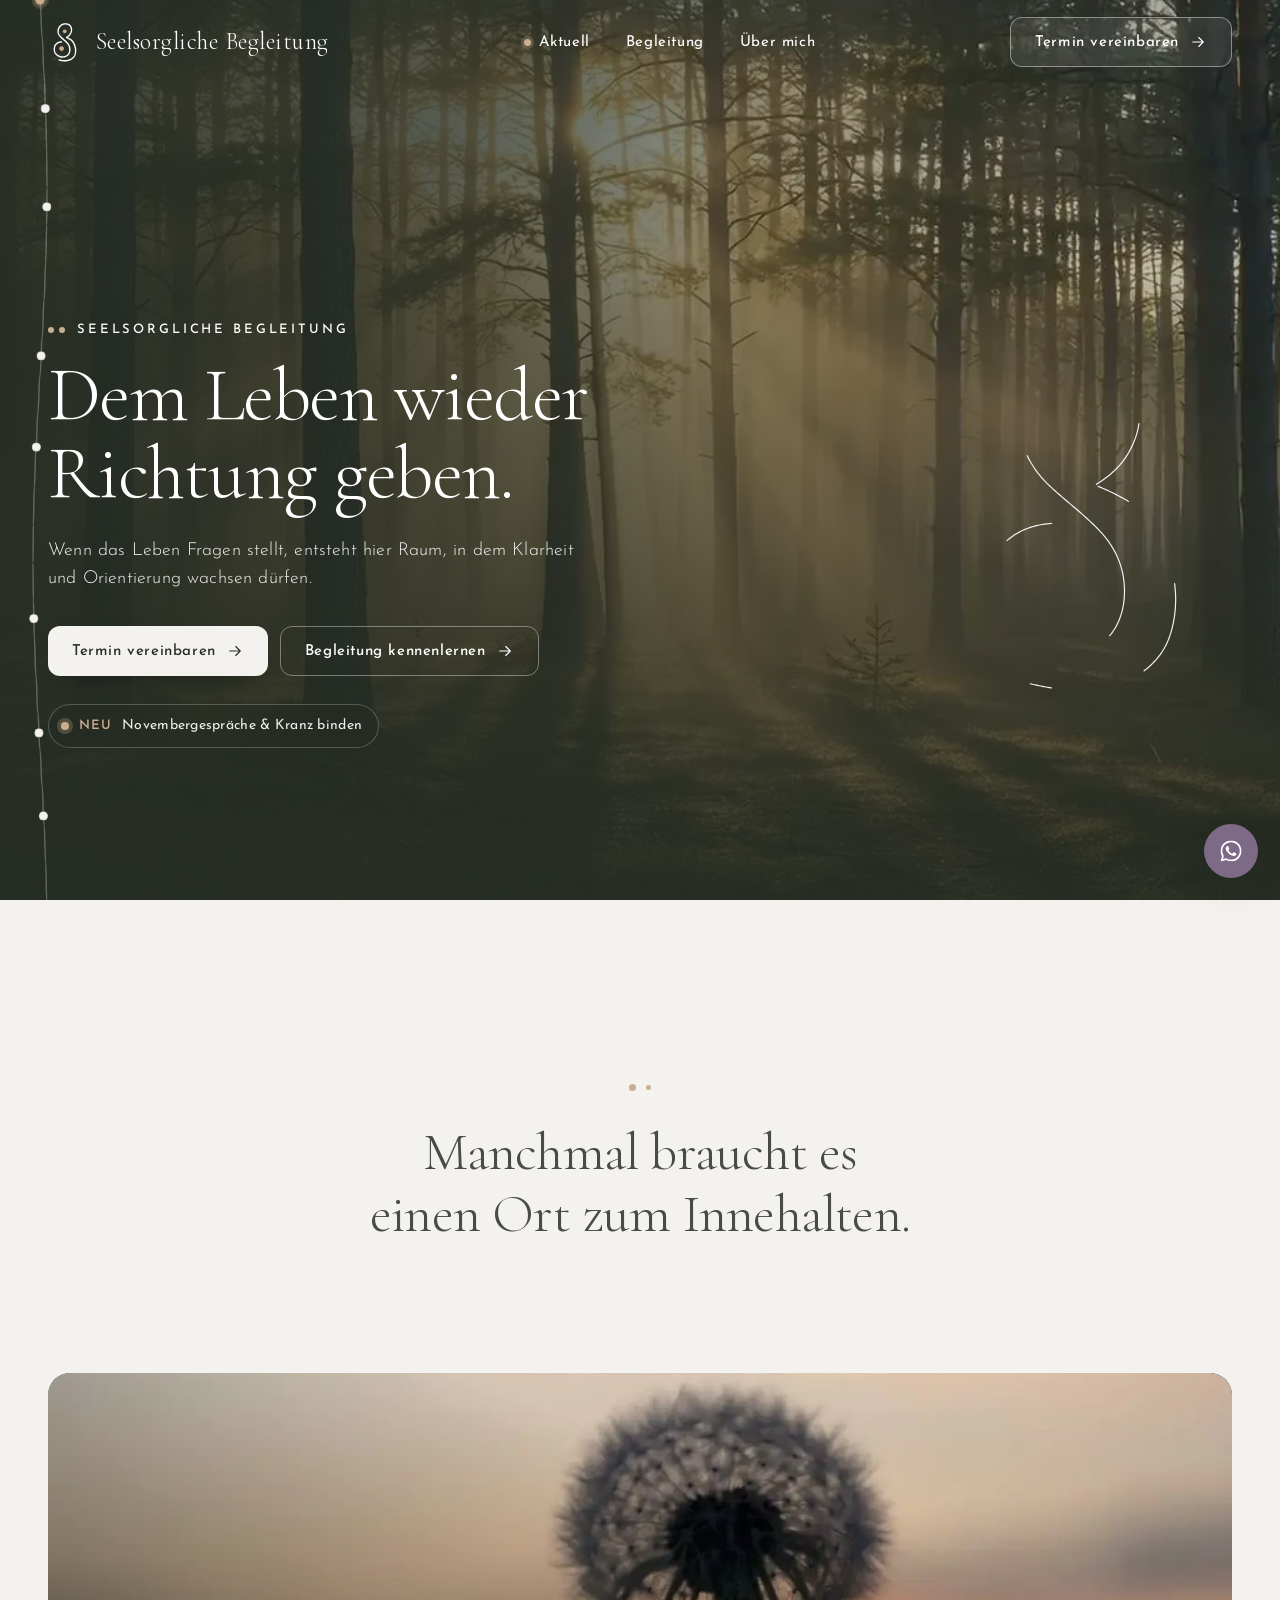
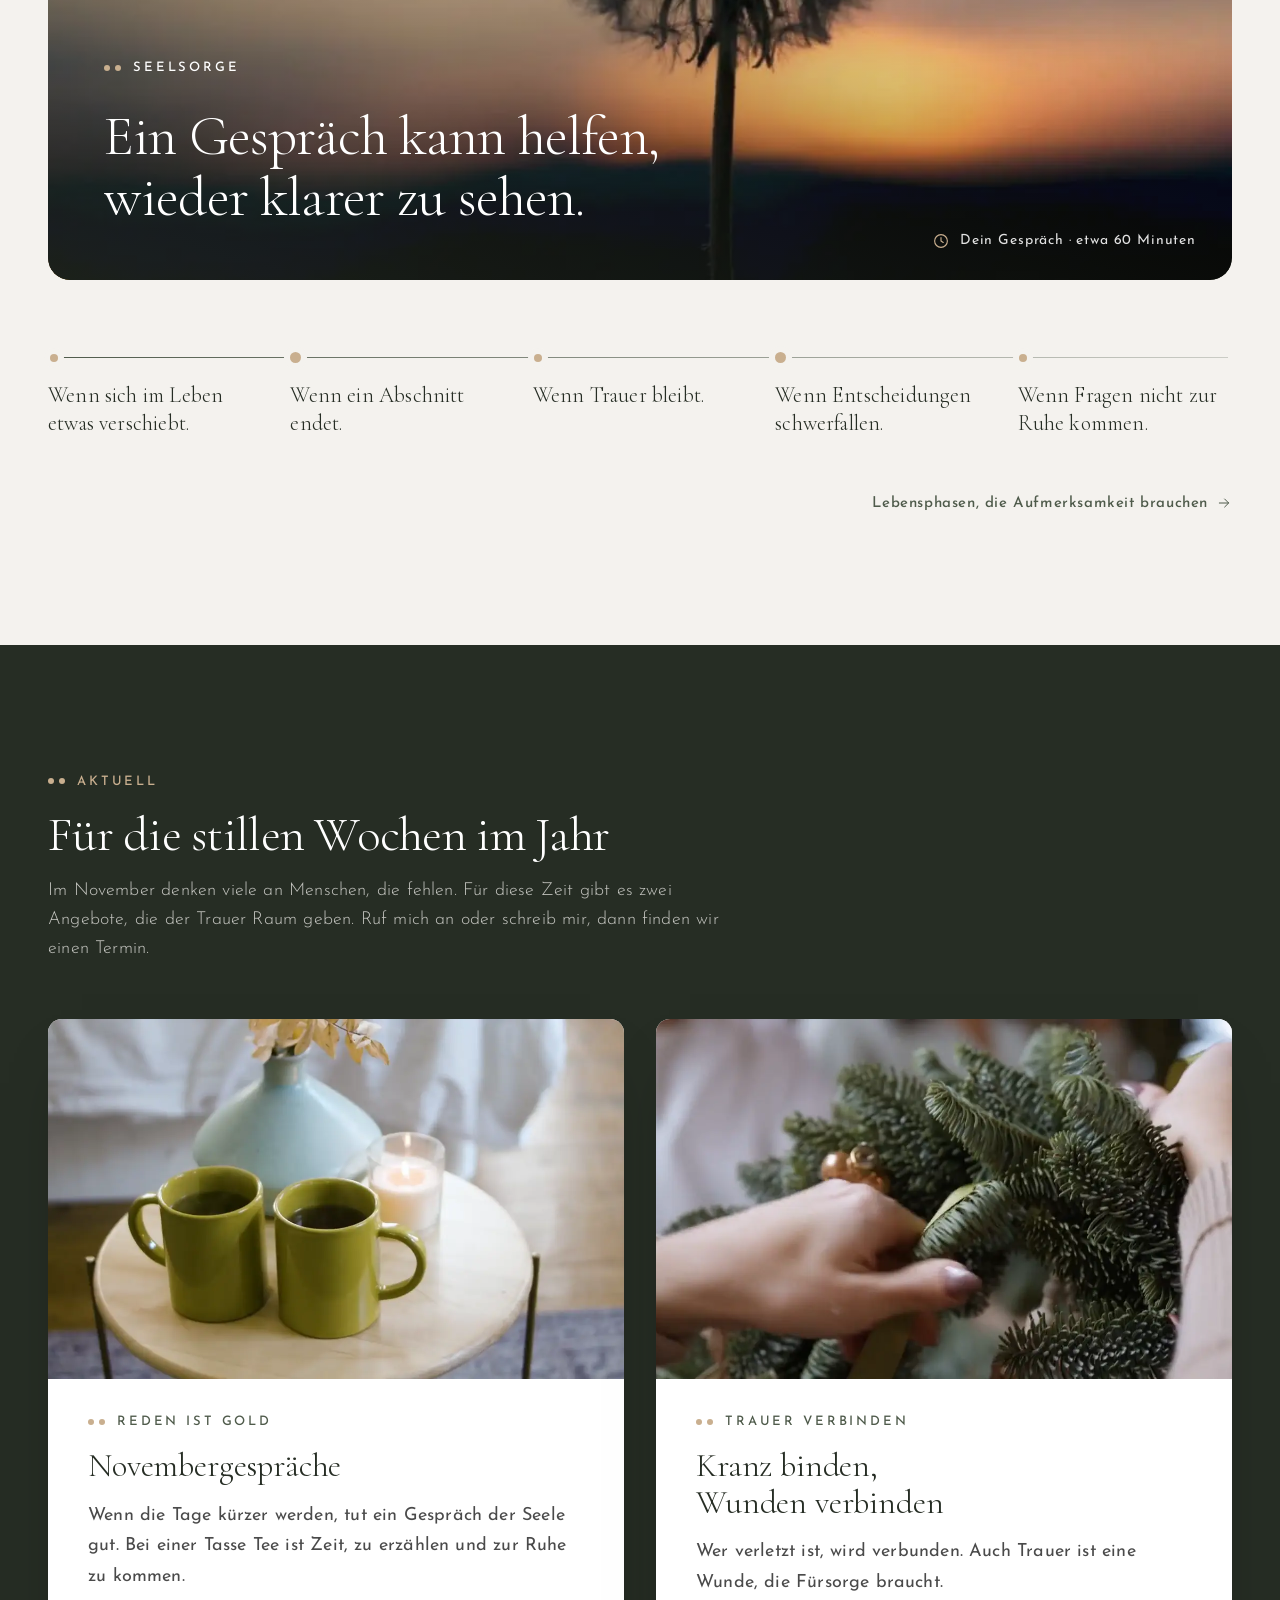
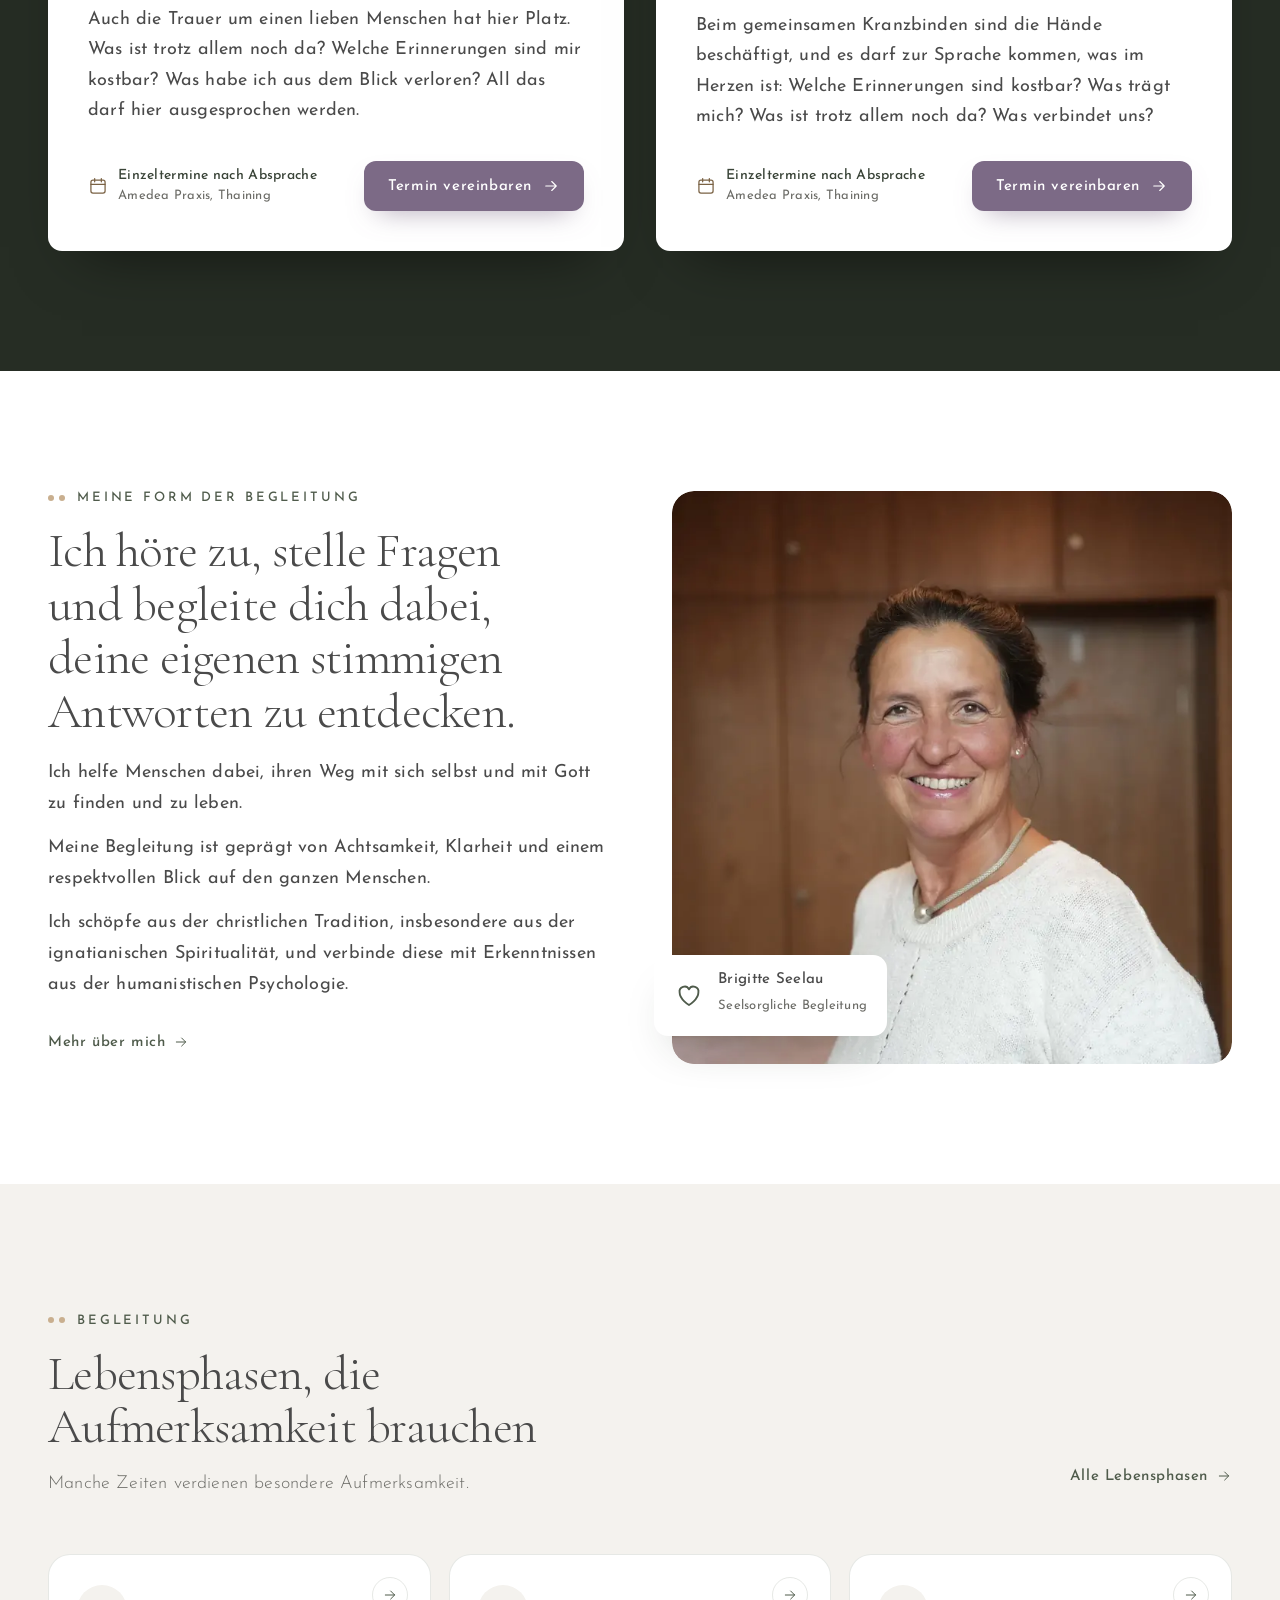
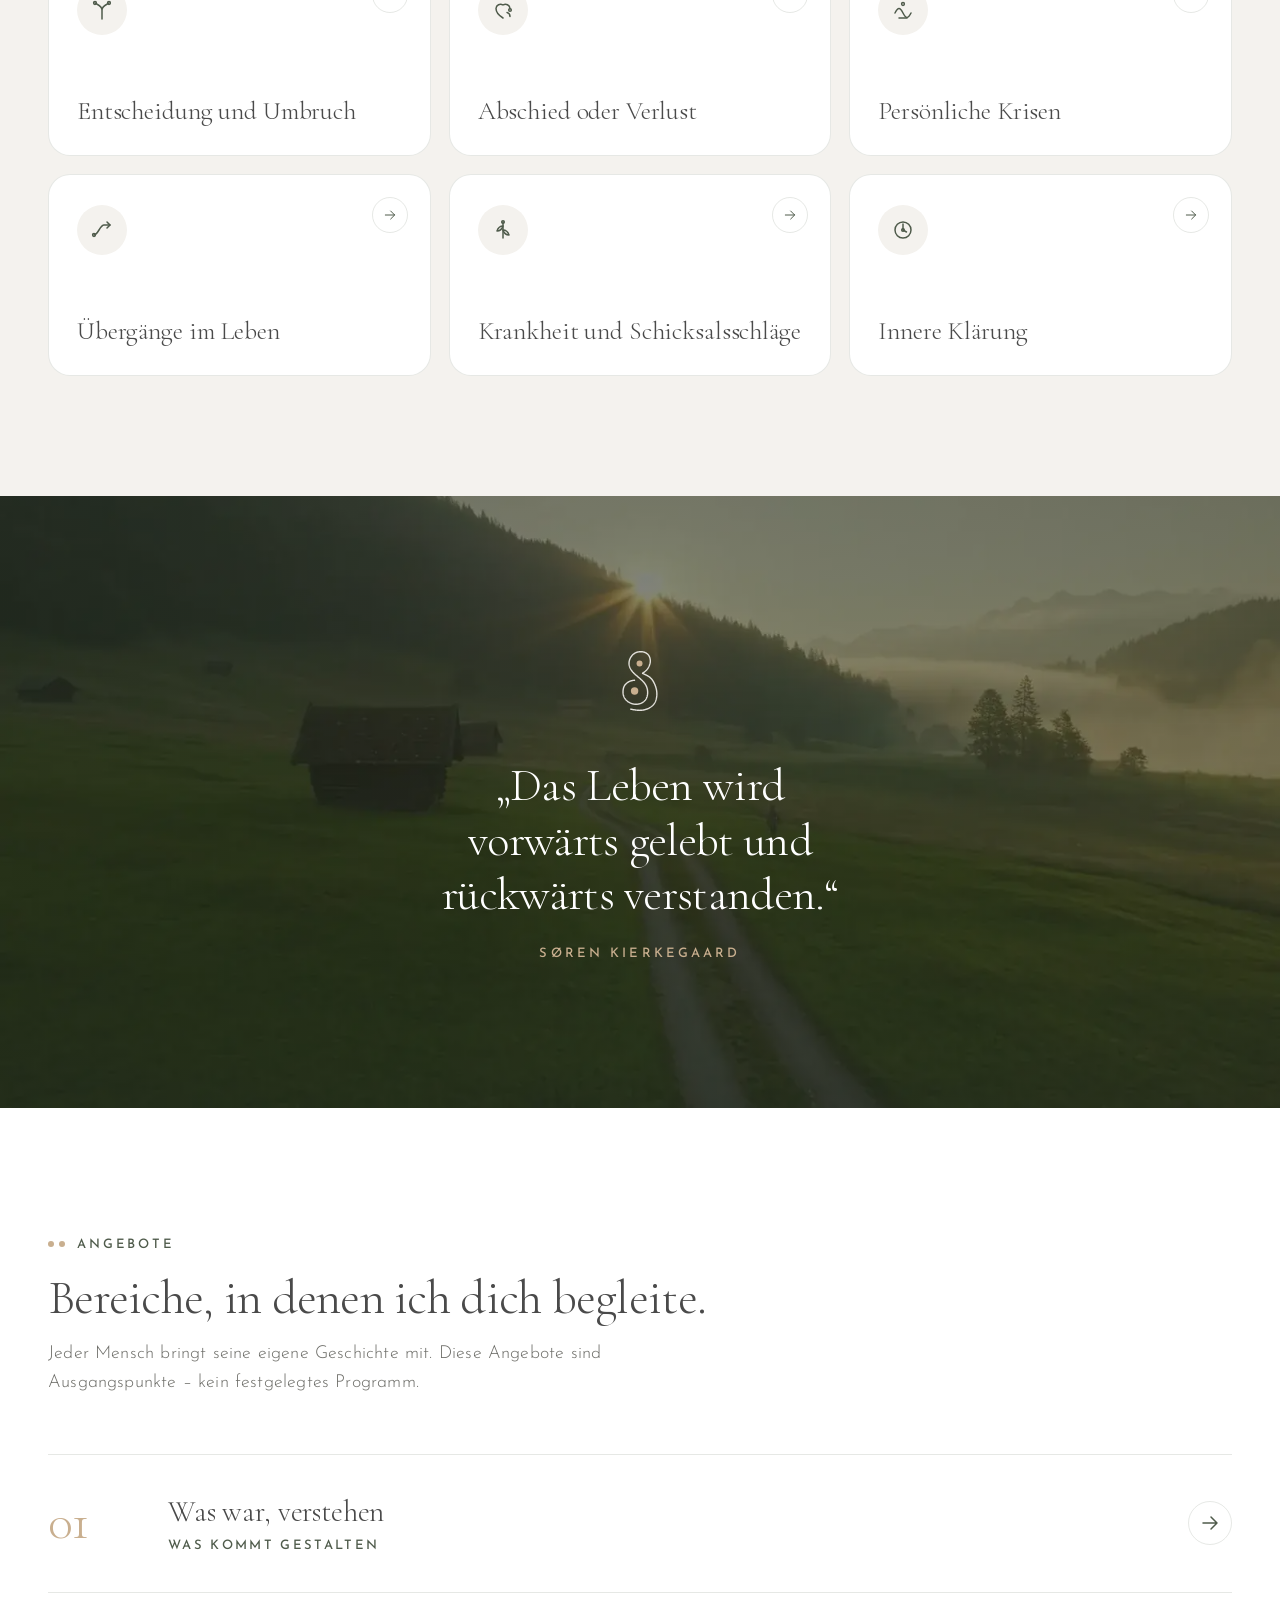
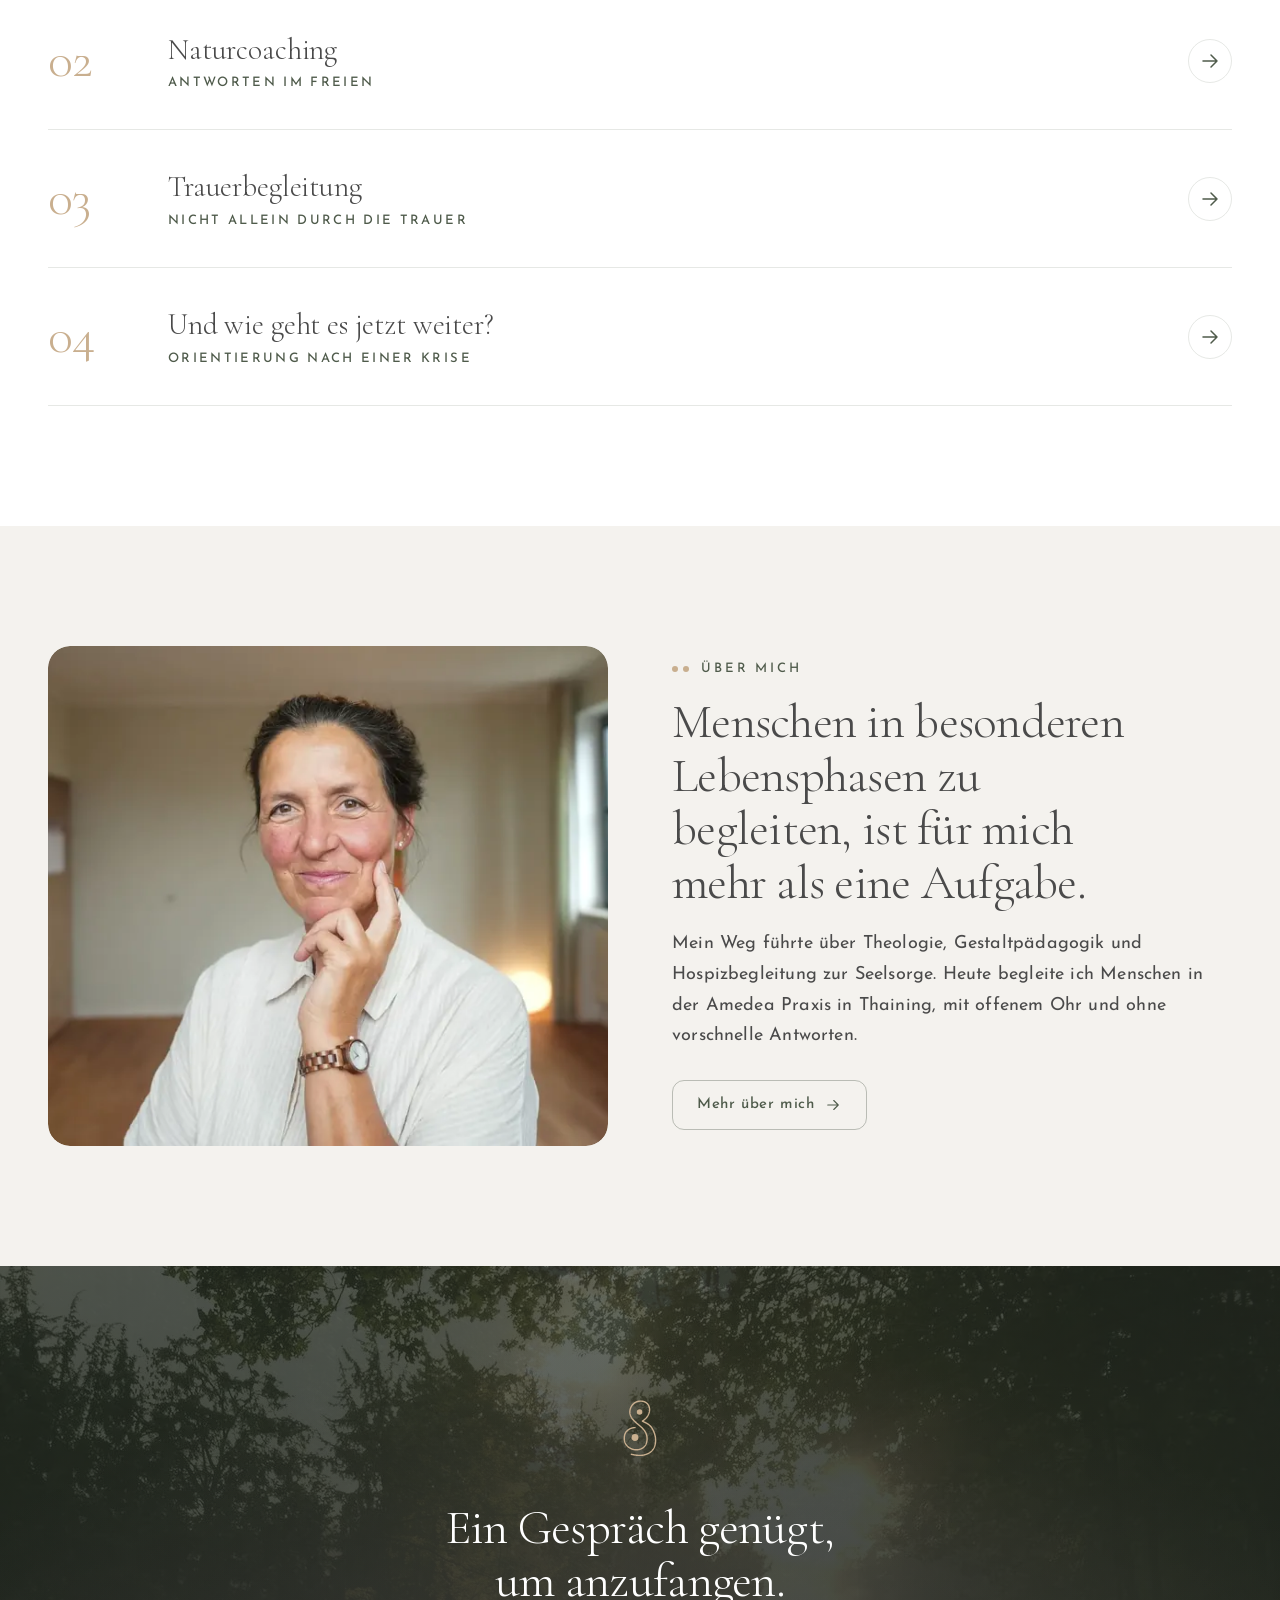
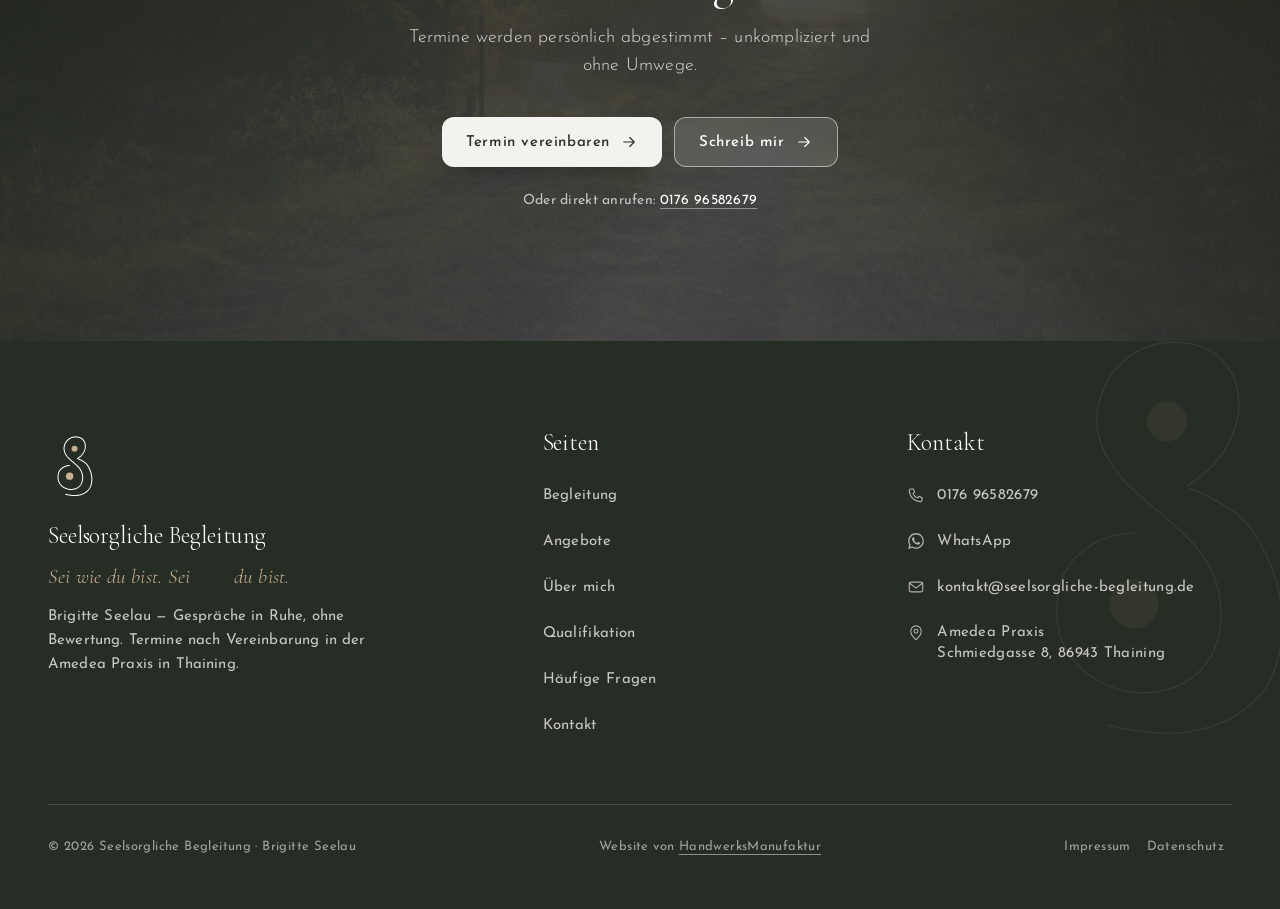
==== commit 2de9f4fb: "Motto: engere Lücke ums Wechselwort Co-Authored-By: Claude Opus 5.5 <noreply@anthropic.com>" ====
--- a/index.html
+++ b/index.html
@@ -674,7 +674,7 @@
 .hero-hinweis{min-height:44px}
 
 /* Motto im Fuß: das Wort wechselt wie → wer → was (Noah, 14.11.2026) */
-.motto-wort{display:inline-block;min-width:2.1em;text-align:center;transition:opacity .45s ease,transform .45s ease}
+.motto-wort{display:inline-block;min-width:1.6em;text-align:center;transition:opacity .45s ease,transform .45s ease}
 .motto-wort.weg{opacity:0;transform:translateY(.3em)}</style>
 <script type="application/ld+json">{"@context": "https://schema.org", "@type": "LocalBusiness", "name": "Seelsorgliche Begleitung", "alternateName": "Seelsorgliche Begleitung Brigitte Seelau", "url": "https://seelsorgliche-begleitung.de/", "telephone": "+49 176 96582679", "email": "kontakt@seelsorgliche-begleitung.de", "image": "https://seelsorgliche-begleitung.de/assets/img/og.jpg", "founder": {"@type": "Person", "name": "Brigitte Seelau"}, "priceRange": "$$", "address": {"@type": "PostalAddress", "name": "Amedea Praxis", "streetAddress": "Schmiedgasse 8", "postalCode": "86943", "addressLocality": "Thaining", "addressRegion": "Bayern", "addressCountry": "DE"}, "geo": {"@type": "GeoCoordinates", "latitude": 47.97, "longitude": 10.95}, "description": "Seelsorgliche Begleitung in Thaining bei Landsberg am Lech: Gespräche in Krisen, bei Trauer, Abschied, Übergängen und Entscheidungen. Termine nach Vereinbarung.", "areaServed": [{"@type": "City", "name": "Thaining"}, {"@type": "City", "name": "Landsberg am Lech"}, {"@type": "City", "name": "Kaufering"}, {"@type": "City", "name": "Schwifting"}, {"@type": "City", "name": "Reichling"}, {"@type": "City", "name": "Dießen am Ammersee"}, {"@type": "City", "name": "Weilheim in Oberbayern"}, {"@type": "City", "name": "Schongau"}, {"@type": "AdministrativeArea", "name": "Landkreis Landsberg am Lech"}], "hasOfferCatalog": {"@type": "OfferCatalog", "name": "Seelsorgliche Begleitung", "itemListElement": [{"@type": "Offer", "itemOffered": {"@type": "Service", "name": "Seelsorgliche Einzelgespräche"}}, {"@type": "Offer", "itemOffered": {"@type": "Service", "name": "Trauerbegleitung"}}, {"@type": "Offer", "itemOffered": {"@type": "Service", "name": "Begleitung in Krisen"}}, {"@type": "Offer", "itemOffered": {"@type": "Service", "name": "Begleitung bei Entscheidungen und Übergängen"}}, {"@type": "Offer", "itemOffered": {"@type": "Service", "name": "Naturcoaching"}}, {"@type": "Offer", "itemOffered": {"@type": "Service", "name": "Novembergespräche"}}]}, "knowsAbout": ["Seelsorge", "Seelsorgliche Begleitung", "Trauerbegleitung", "Naturcoaching", "Krisenbegleitung", "Lebensübergänge", "Ignatianische Spiritualität"]}</script><script type="application/ld+json">{"@context": "https://schema.org", "@type": "BreadcrumbList", "itemListElement": [{"@type": "ListItem", "position": 1, "name": "Start", "item": "https://seelsorgliche-begleitung.de/"}]}</script>
 <script>document.documentElement.classList.replace('kein-js','js');try{var r=document.referrer;if(r&&new URL(r).host===location.host)document.documentElement.classList.add('ankunft');}catch(e){}</script>
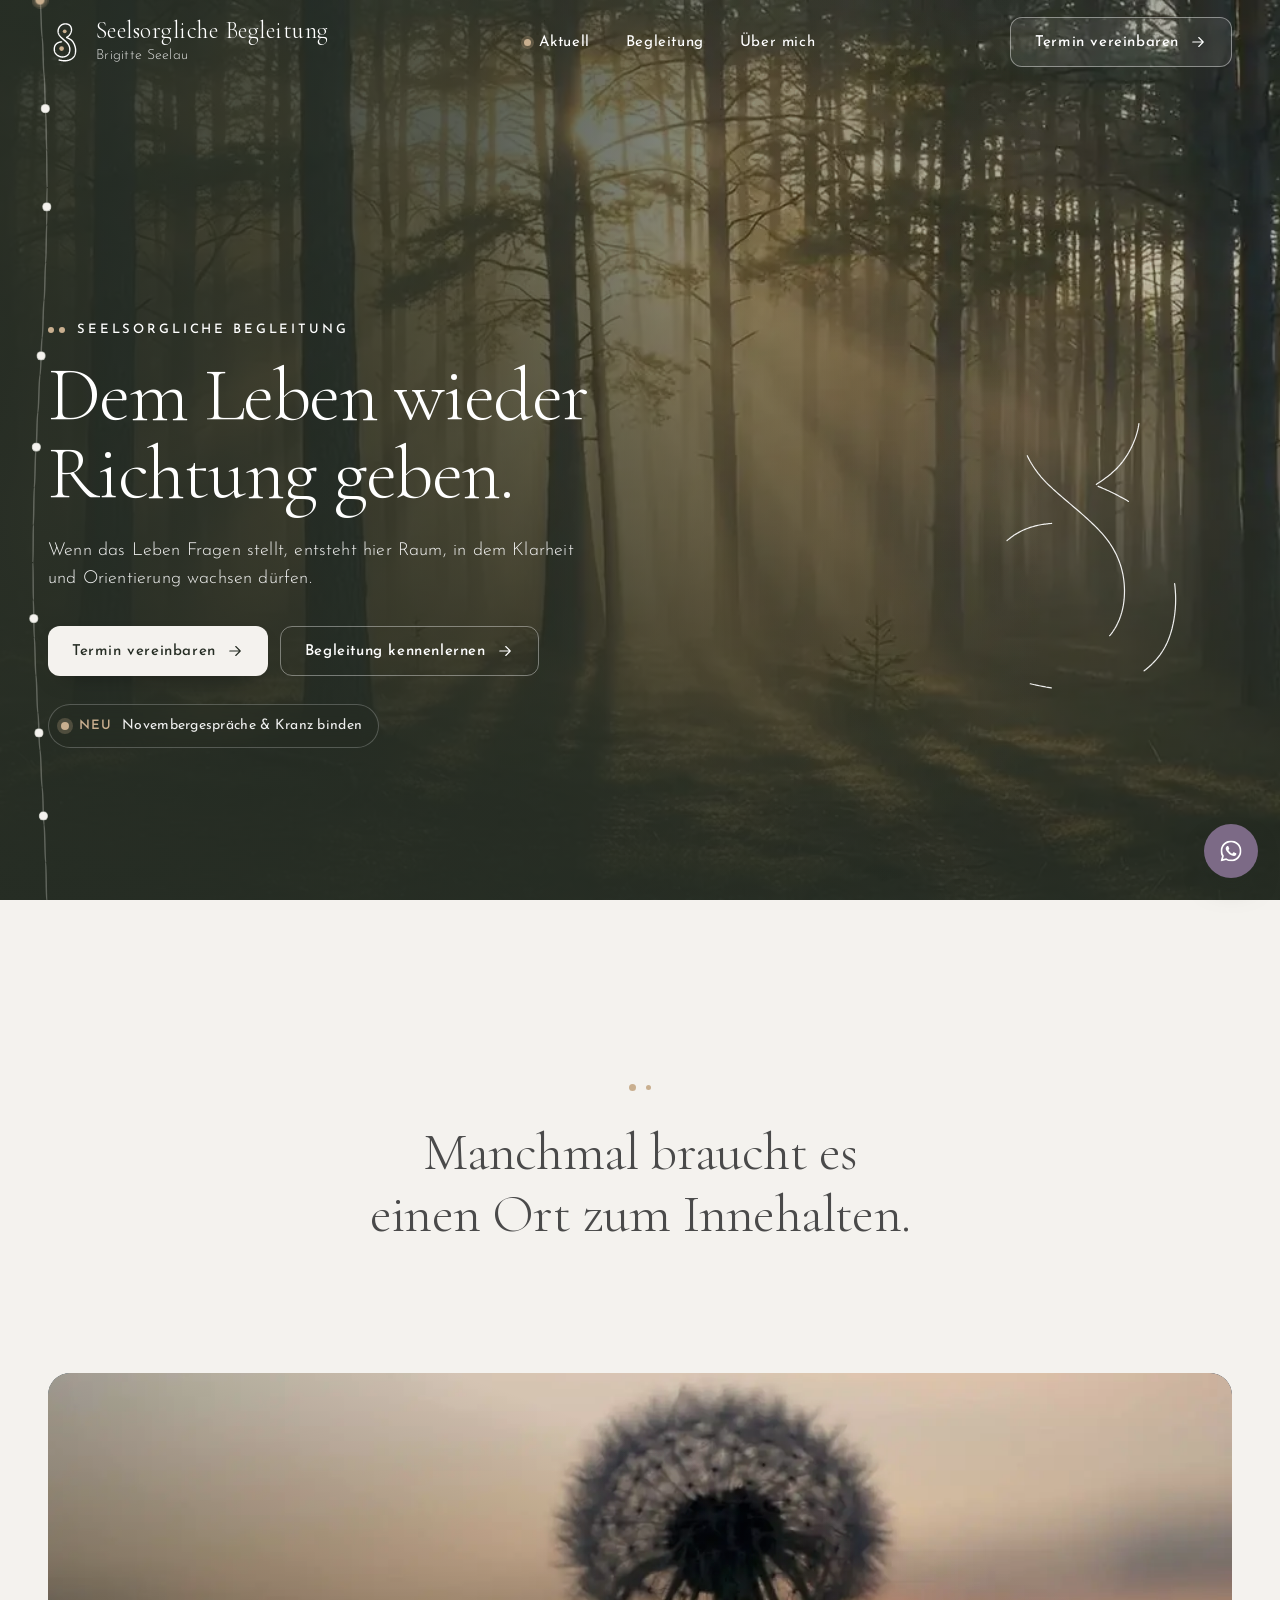
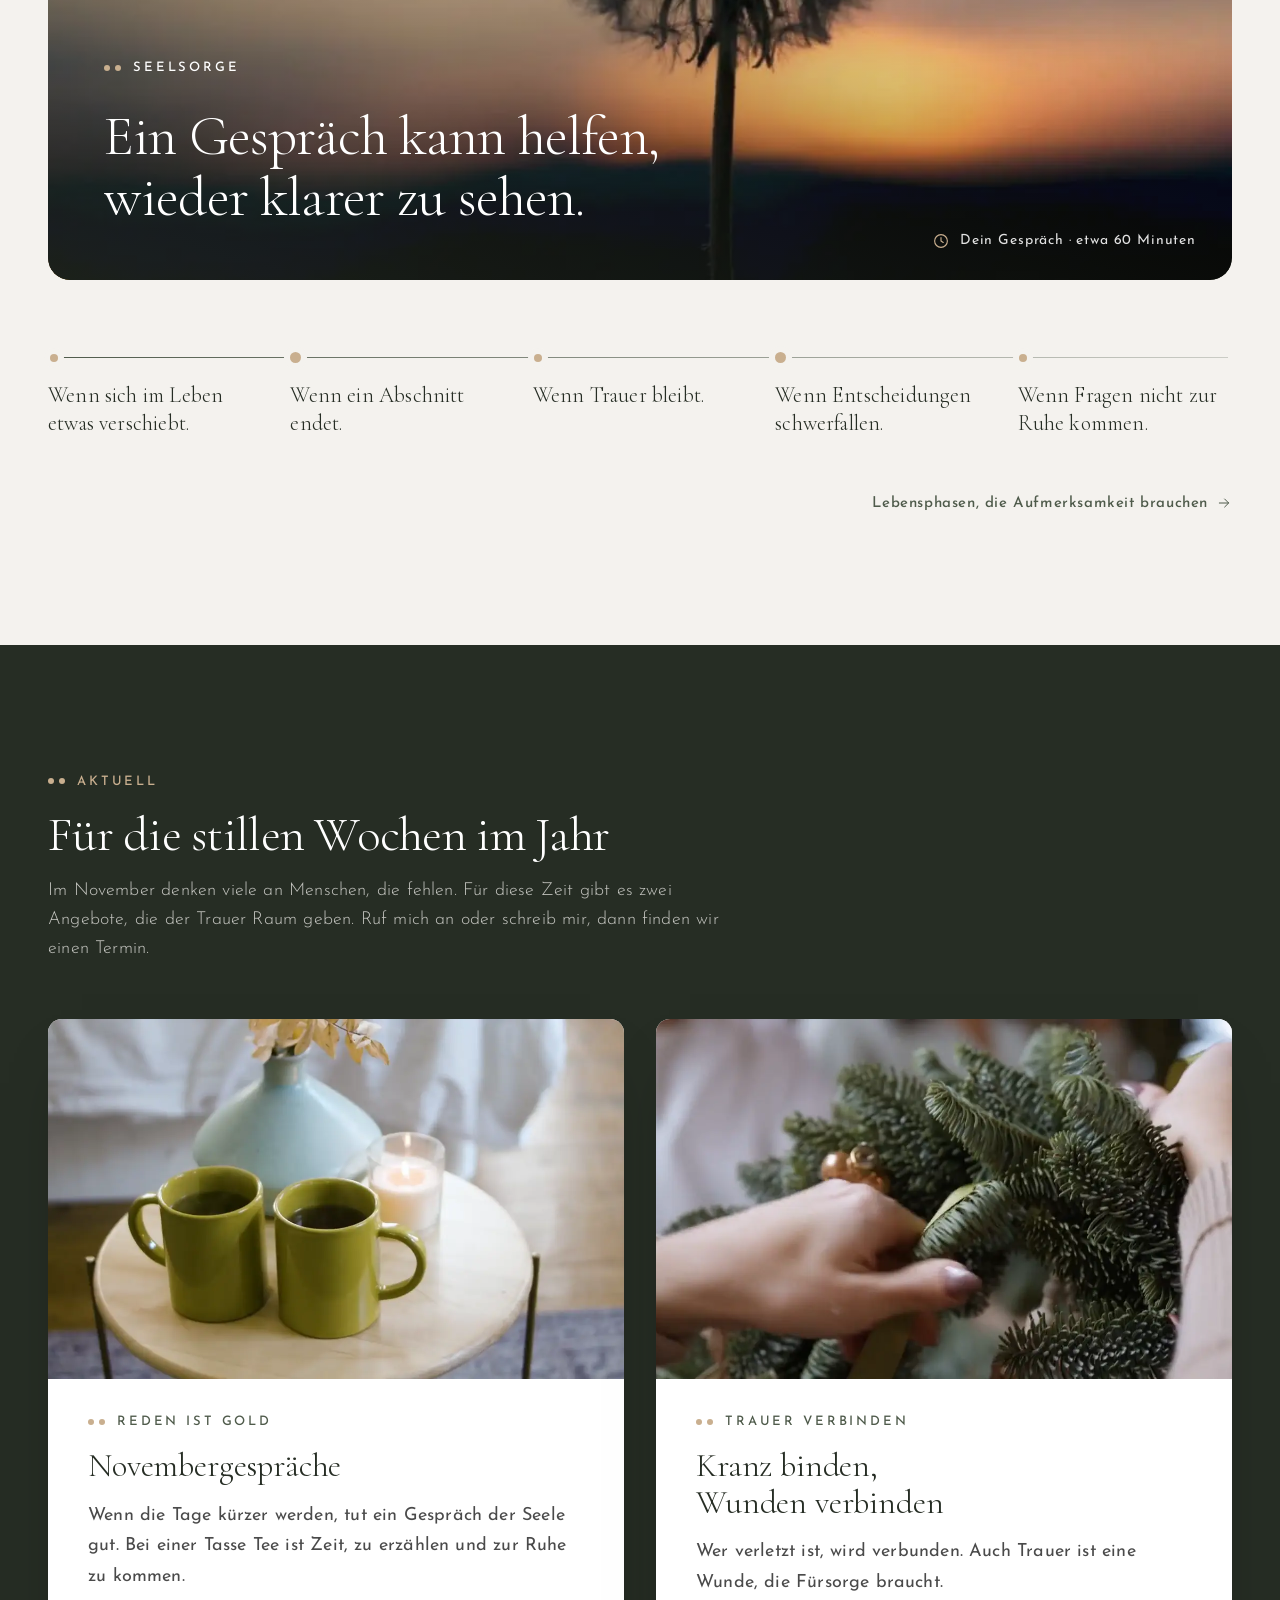
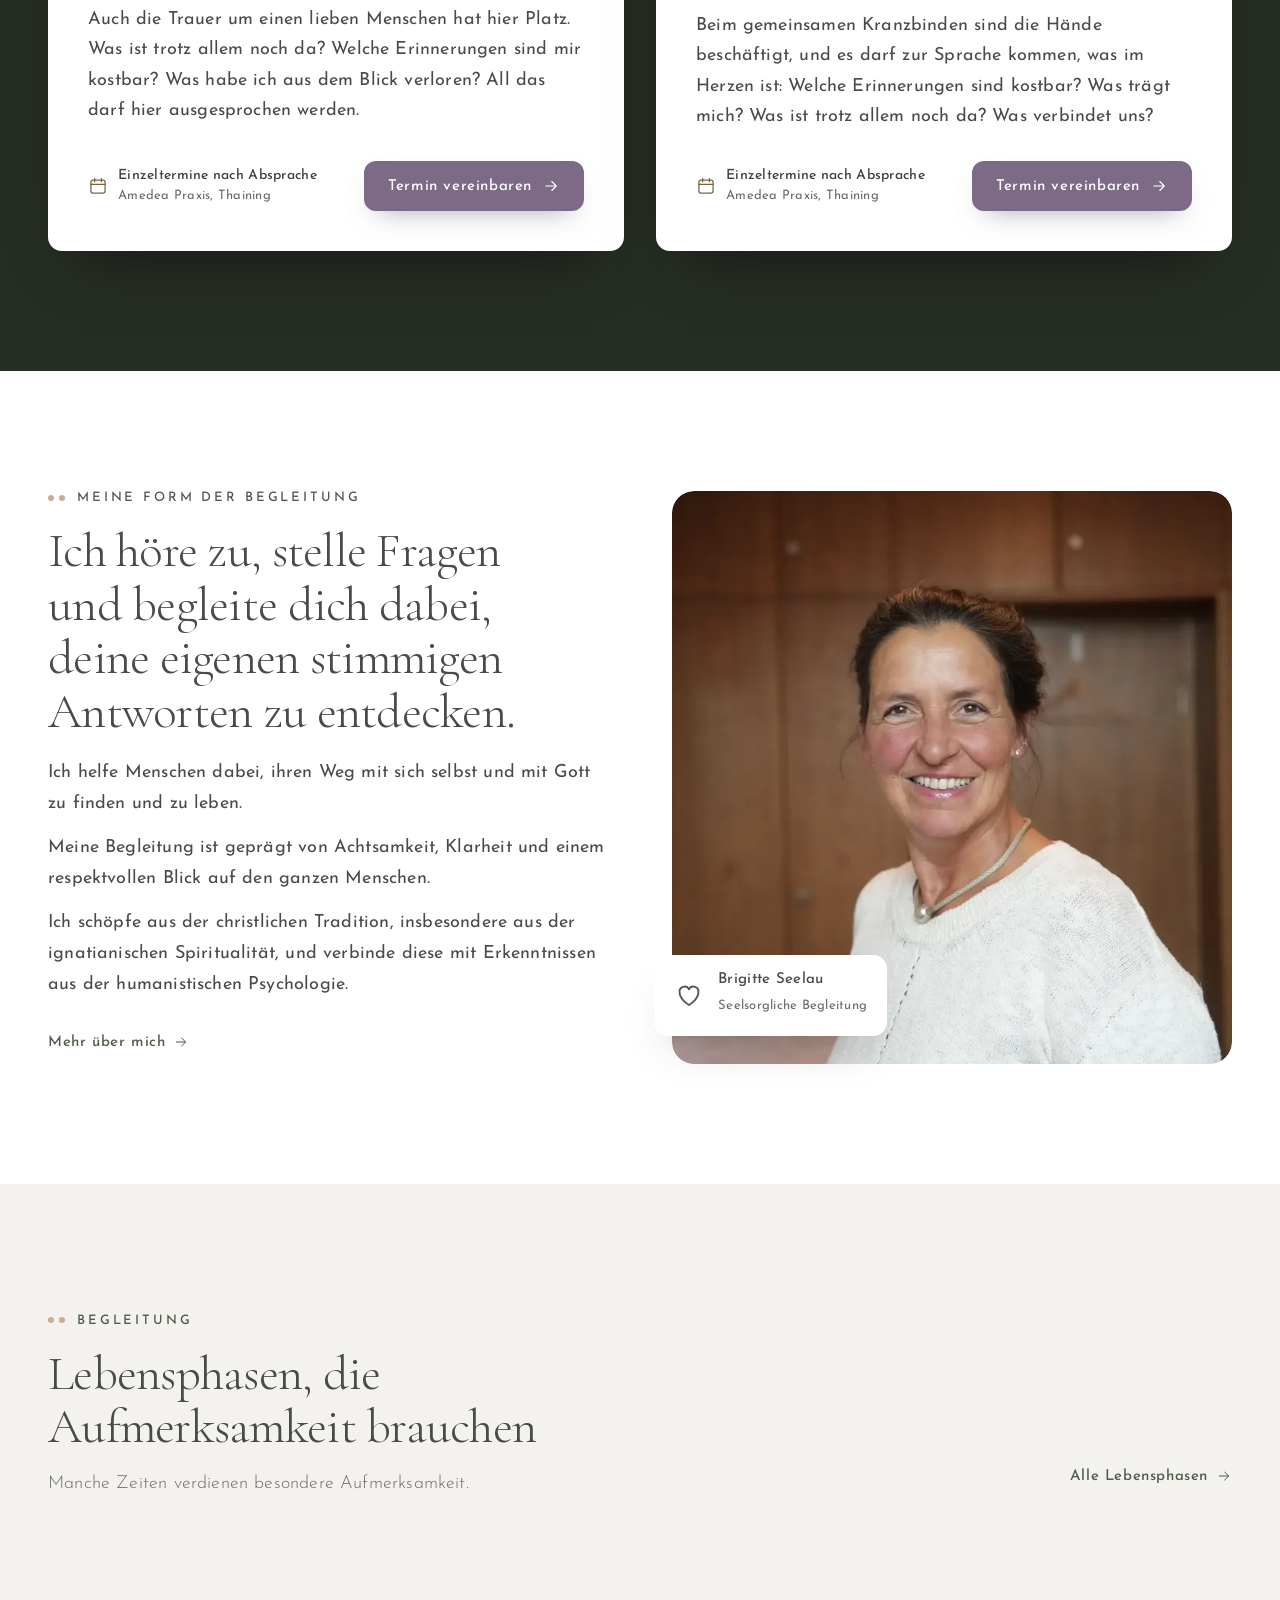
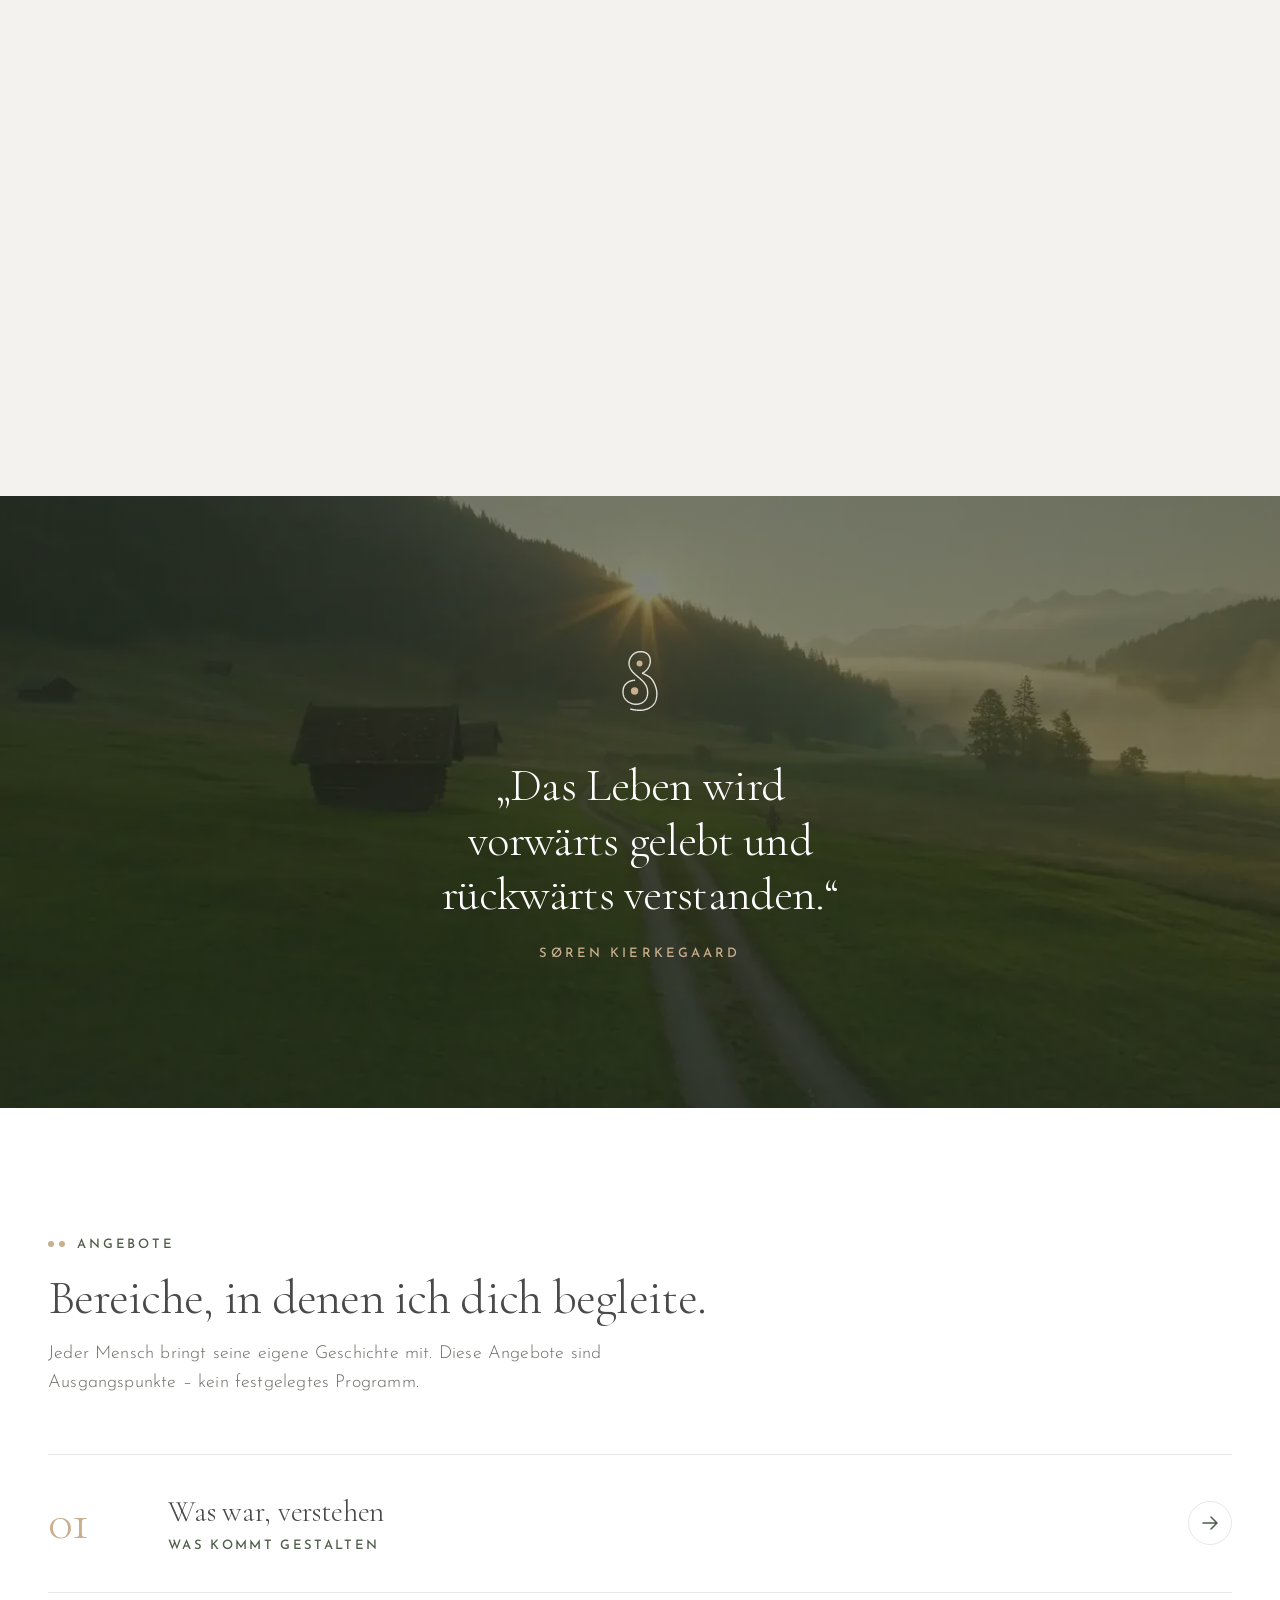
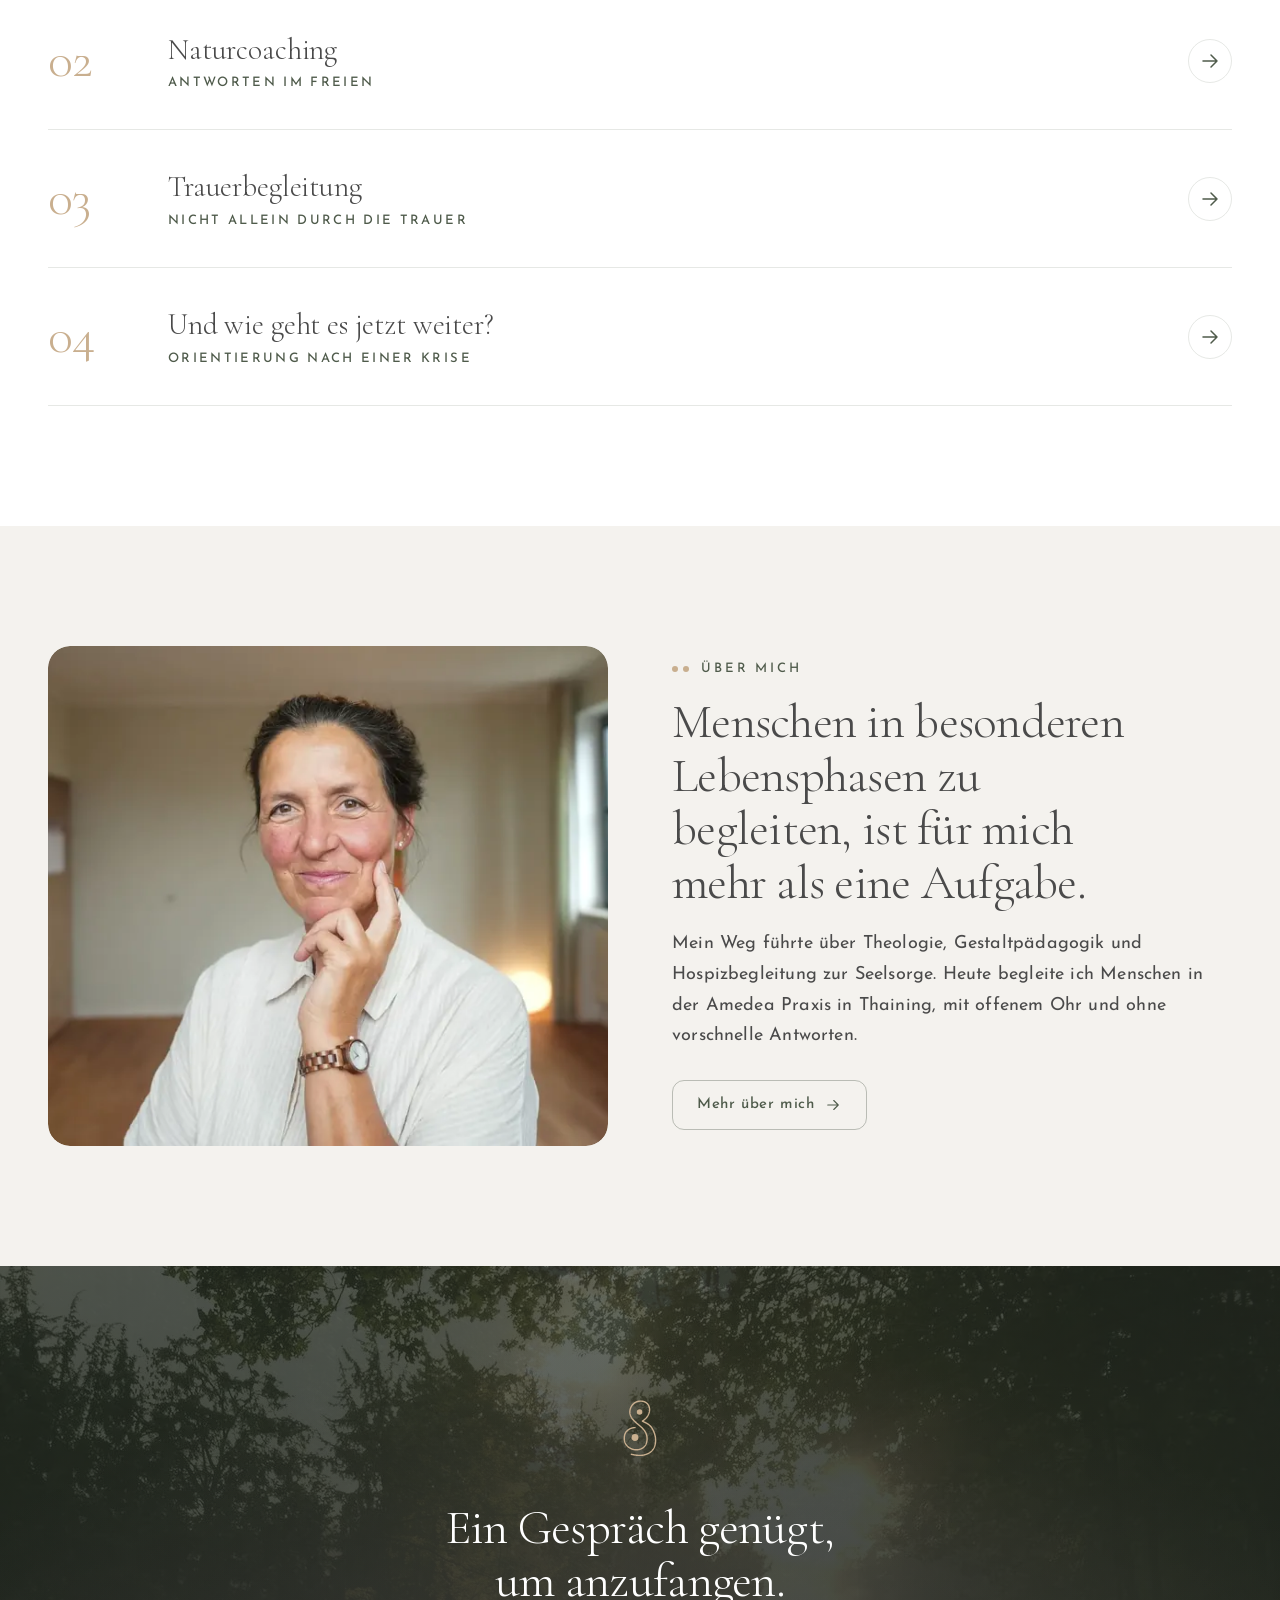
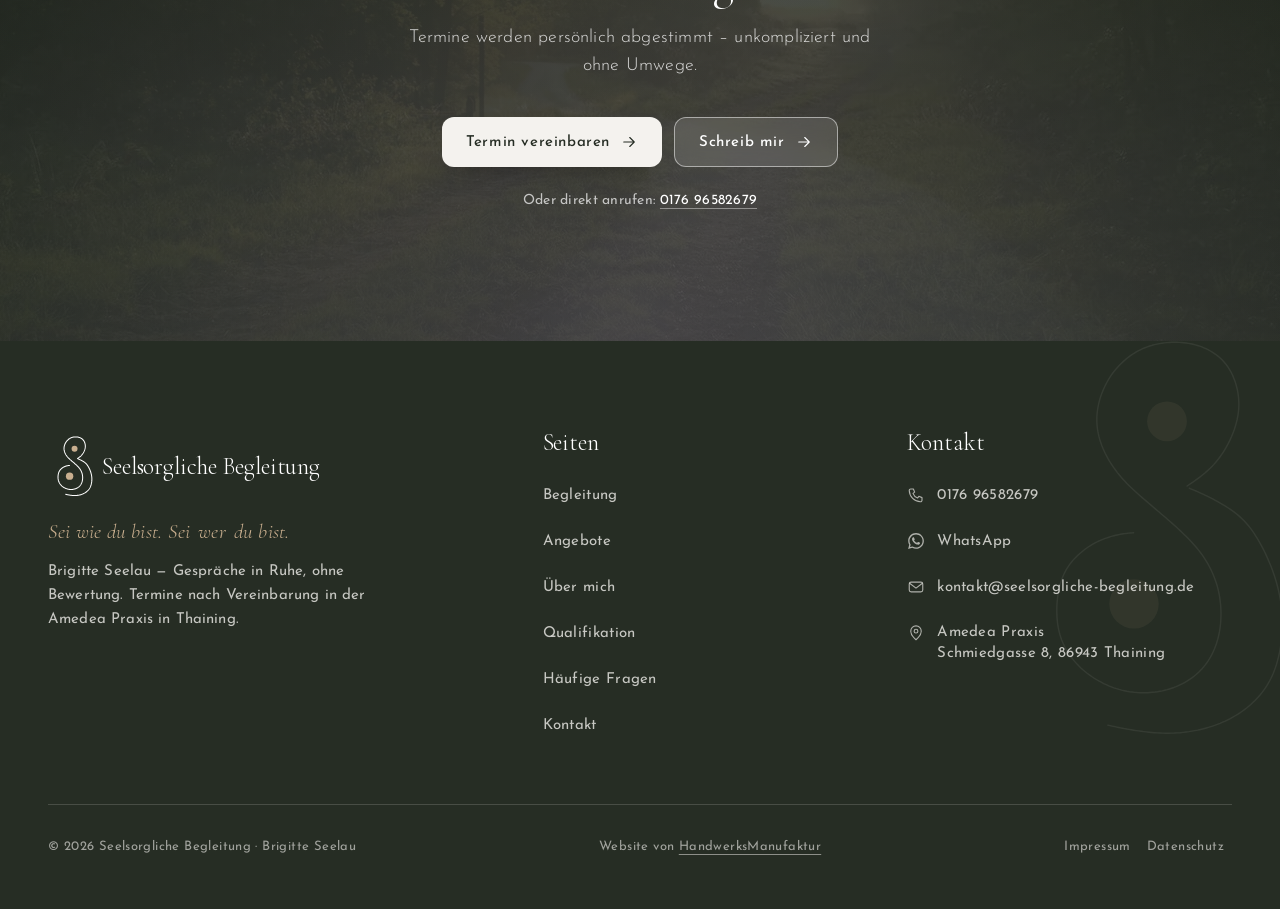
==== commit b4829a33: "Name klein unter der Marke, Fuß-Logo zur Startseite, Thaining aus Über-mich-Hero, Kartentitel bündig" ====
--- a/index.html
+++ b/index.html
@@ -675,7 +675,27 @@
 
 /* Motto im Fuß: das Wort wechselt wie → wer → was (Noah, 14.11.2026) */
 .motto-wort{display:inline-block;min-width:1.6em;text-align:center;transition:opacity .45s ease,transform .45s ease}
-.motto-wort.weg{opacity:0;transform:translateY(.3em)}</style>
+.motto-wort.weg{opacity:0;transform:translateY(.3em)}
+/* Kartentitel einer Reihe beginnen auf gleicher Höhe, auch wenn einer zweizeilig ist (Prüfer hero-abstand-kacheltitel, 14.11.2026) */
+@media (min-width:769px){.lp-raster .lp-karte h3{min-height:2lh}}
+/* Logo + Name im Fuß führen zur Startseite (Noah, 14.11.2026) */
+.fuss-logo{display:inline-block;color:inherit;text-decoration:none;transition:opacity .3s}
+.fuss-logo:hover,.fuss-logo:focus-visible{opacity:.8}
+/* Hero-Knöpfe am Handy immer untereinander: kein Umbruch, wenn die Schrift nachlädt (CLS /begleitung/, 14.11.2026) */
+@media (max-width:640px){.hero .knoepfe{flex-direction:column;align-items:flex-start}}
+/* Name klein unter der Marke, in der Schrift des Hero-Texts („Wenn das Leben Fragen stellt“), auch am Handy (Noah, 14.11.2026) */
+header .marke b small{display:block;font:300 14px/1.2 var(--sans);letter-spacing:.02em;text-transform:none;margin-top:5px;opacity:.85}
+@media (max-width:640px){header .marke b small{display:block;font-size:13px;margin-top:4px}}
+/* Sehr schmale Handys (≤ 350 px): Kopf und Hero ohne seitliches Scrollen (14.11.2026) */
+@media (max-width:350px){
+  header .wrap{gap:8px}.marke{gap:8px}.marke-zeichen{width:24px;height:33px}.marke b{font-size:16.5px}
+  header .marke b small{font-size:12.5px}
+  .menu-knopf{margin-left:0}
+  .hero h1{font-size:2.15rem;overflow-wrap:break-word}
+  .hero-inhalt{grid-template-columns:minmax(0,1fr)}.hero-inhalt>div{min-width:0}.h1-ober{letter-spacing:.12em;white-space:normal}
+  .hero-hinweis{white-space:normal;max-width:100%;font-size:12.5px}
+  .kopf-zeile{align-items:stretch}.kopf{max-width:100%;min-width:0}.kopf h2{overflow-wrap:break-word;hyphens:auto}
+}</style>
 <script type="application/ld+json">{"@context": "https://schema.org", "@type": "LocalBusiness", "name": "Seelsorgliche Begleitung", "alternateName": "Seelsorgliche Begleitung Brigitte Seelau", "url": "https://seelsorgliche-begleitung.de/", "telephone": "+49 176 96582679", "email": "kontakt@seelsorgliche-begleitung.de", "image": "https://seelsorgliche-begleitung.de/assets/img/og.jpg", "founder": {"@type": "Person", "name": "Brigitte Seelau"}, "priceRange": "$$", "address": {"@type": "PostalAddress", "name": "Amedea Praxis", "streetAddress": "Schmiedgasse 8", "postalCode": "86943", "addressLocality": "Thaining", "addressRegion": "Bayern", "addressCountry": "DE"}, "geo": {"@type": "GeoCoordinates", "latitude": 47.97, "longitude": 10.95}, "description": "Seelsorgliche Begleitung in Thaining bei Landsberg am Lech: Gespräche in Krisen, bei Trauer, Abschied, Übergängen und Entscheidungen. Termine nach Vereinbarung.", "areaServed": [{"@type": "City", "name": "Thaining"}, {"@type": "City", "name": "Landsberg am Lech"}, {"@type": "City", "name": "Kaufering"}, {"@type": "City", "name": "Schwifting"}, {"@type": "City", "name": "Reichling"}, {"@type": "City", "name": "Dießen am Ammersee"}, {"@type": "City", "name": "Weilheim in Oberbayern"}, {"@type": "City", "name": "Schongau"}, {"@type": "AdministrativeArea", "name": "Landkreis Landsberg am Lech"}], "hasOfferCatalog": {"@type": "OfferCatalog", "name": "Seelsorgliche Begleitung", "itemListElement": [{"@type": "Offer", "itemOffered": {"@type": "Service", "name": "Seelsorgliche Einzelgespräche"}}, {"@type": "Offer", "itemOffered": {"@type": "Service", "name": "Trauerbegleitung"}}, {"@type": "Offer", "itemOffered": {"@type": "Service", "name": "Begleitung in Krisen"}}, {"@type": "Offer", "itemOffered": {"@type": "Service", "name": "Begleitung bei Entscheidungen und Übergängen"}}, {"@type": "Offer", "itemOffered": {"@type": "Service", "name": "Naturcoaching"}}, {"@type": "Offer", "itemOffered": {"@type": "Service", "name": "Novembergespräche"}}]}, "knowsAbout": ["Seelsorge", "Seelsorgliche Begleitung", "Trauerbegleitung", "Naturcoaching", "Krisenbegleitung", "Lebensübergänge", "Ignatianische Spiritualität"]}</script><script type="application/ld+json">{"@context": "https://schema.org", "@type": "BreadcrumbList", "itemListElement": [{"@type": "ListItem", "position": 1, "name": "Start", "item": "https://seelsorgliche-begleitung.de/"}]}</script>
 <script>document.documentElement.classList.replace('kein-js','js');try{var r=document.referrer;if(r&&new URL(r).host===location.host)document.documentElement.classList.add('ankunft');}catch(e){}</script>
 </head>
@@ -687,7 +707,7 @@
 <div class="intro" aria-hidden="true"><svg viewBox="8 14 84 116" aria-hidden="true" class="zeichen intro-zeichen" width="84" height="116"><path class="haar" pathLength="1" d="M54.00 59.50 L54.25 59.32 L55.24 58.65 L55.44 58.52 L55.64 58.38 L56.05 58.08 L56.48 57.77 L56.87 57.49 L57.28 57.17 L57.71 56.82 L58.14 56.47 L58.57 56.09 L59.00 55.70 L59.43 55.30 L59.84 54.88 L60.24 54.45 L60.63 54.01 L61.01 53.55 L61.38 53.09 L61.73 52.61 L62.07 52.13 L62.40 51.63 L62.72 51.13 L63.03 50.61 L63.32 50.09 L63.60 49.57 L63.87 49.04 L64.12 48.50 L64.36 47.96 L64.59 47.41 L64.81 46.86 L65.01 46.30 L65.19 45.74 L65.36 45.17 L65.51 44.61 L65.65 44.04 L65.77 43.46 L65.87 42.89 L65.95 42.31 L66.01 41.73 L66.05 41.14 L66.07 40.56 L66.06 39.97 L66.03 39.38 L65.98 38.79 L65.91 38.20 L65.82 37.62 L65.71 37.03 L65.57 36.45 L65.42 35.88 L65.25 35.31 L65.05 34.76 L64.84 34.22 L64.62 33.69 L64.37 33.18 L64.11 32.69 L63.83 32.21 L63.54 31.76 L63.23 31.32 L62.90 30.90 L62.56 30.50 L62.20 30.12 L61.83 29.76 L61.44 29.41 L61.04 29.08 L60.63 28.77 L60.21 28.48 L59.77 28.20 L59.32 27.94 L58.86 27.69 L58.39 27.46 L57.91 27.25 L57.42 27.05 L56.93 26.87 L56.42 26.71 L55.90 26.56 L55.37 26.43 L54.84 26.31 L54.30 26.21 L53.76 26.13 L53.21 26.06 L52.65 26.01 L52.10 25.98 L51.53 25.96 L50.97 25.96 L50.40 25.97 L49.83 26.00 L49.26 26.04 L48.68 26.10 L48.11 26.18 L47.54 26.28 L46.96 26.39 L46.39 26.52 L45.83 26.67 L45.27 26.84 L44.71 27.03 L44.16 27.24 L43.62 27.47 L43.08 27.72 L42.56 27.99 L42.04 28.28 L41.53 28.59 L41.03 28.92 L40.54 29.27 L40.05 29.63 L39.58 30.02 L39.13 30.42 L38.68 30.84 L38.25 31.27 L37.83 31.72 L37.42 32.18 L37.03 32.65 L36.66 33.14 L36.30 33.65 L35.96 34.16 L35.63 34.69 L35.32 35.23 L35.03 35.78 L34.75 36.34 L34.49 36.91 L34.25 37.48 L34.03 38.06 L33.83 38.64 L33.64 39.22 L33.48 39.80 L33.34 40.39 L33.22 40.97 L33.12 41.55 L33.04 42.13 L32.98 42.70 L32.94 43.28 L32.93 43.85 L32.93 44.43 L32.96 45.00 L33.00 45.57 L33.07 46.15 L33.16 46.72 L33.27 47.29 L33.40 47.87 L33.55 48.44 L33.72 49.02 L33.92 49.60 L34.13 50.18 L34.37 50.75 L34.63 51.33 L34.90 51.91 L35.20 52.48 L35.51 53.05 L35.84 53.62 L36.19 54.19 L36.55 54.74 L36.92 55.29 L37.32 55.83 L37.72 56.37 L38.14 56.89 L38.57 57.41 L39.02 57.91 L39.48 58.41 L39.94 58.90 L40.42 59.38 L40.91 59.85 L41.41 60.32 L41.91 60.79 L42.42 61.24 L42.93 61.70 L43.44 62.15 L43.95 62.59 L44.47 63.03 L44.98 63.47 L45.49 63.91 L46.00 64.35 L46.51 64.78 L47.02 65.21 L47.53 65.64 L48.03 66.07 L48.54 66.50 L49.04 66.93 L49.53 67.36 L50.02 67.79 L50.51 68.22 L51.00 68.65 L51.48 69.09 L51.96 69.53 L52.43 69.97 L52.89 70.41 L53.35 70.85 L53.81 71.30 L54.26 71.76 L54.70 72.21 L55.13 72.68 L55.55 73.14 L55.97 73.62 L56.37 74.10 L56.76 74.59 L57.14 75.08 L57.51 75.58 L57.86 76.10 L58.20 76.62 L58.53 77.15 L58.84 77.68 L59.14 78.23 L59.43 78.78 L59.70 79.34 L59.96 79.91 L60.20 80.48 L60.43 81.07 L60.64 81.66 L60.84 82.25 L61.02 82.85 L61.18 83.46 L61.33 84.08 L61.46 84.70 L61.57 85.33 L61.66 85.96 L61.74 86.60 L61.81 87.24 L61.85 87.88 L61.88 88.52 L61.90 89.16 L61.89 89.80 L61.87 90.43 L61.84 91.06 L61.79 91.68 L61.72 92.30 L61.64 92.90 L61.54 93.50 L61.42 94.09 L61.29 94.67 L61.15 95.24 L60.98 95.80 L60.81 96.36 L60.61 96.90 L60.41 97.43 L60.18 97.95 L59.95 98.45 L59.70 98.95 L59.43 99.43 L59.15 99.90 L58.86 100.36 L58.55 100.81 L58.23 101.24 L57.89 101.66 L57.55 102.06 L57.18 102.45 L56.81 102.83 L56.42 103.19 L56.02 103.54 L55.61 103.88 L55.19 104.20 L54.76 104.51 L54.31 104.81 L53.86 105.10 L53.39 105.36 L52.92 105.62 L52.43 105.86 L51.94 106.09 L51.43 106.31 L50.92 106.51 L50.39 106.69 L49.86 106.86 L49.32 107.02 L48.77 107.16 L48.22 107.29 L47.66 107.40 L47.09 107.50 L46.52 107.58 L45.94 107.64 L45.36 107.69 L44.77 107.73 L44.18 107.75 L43.58 107.75 L42.98 107.73 L42.37 107.70 L41.77 107.65 L41.16 107.58 L40.55 107.50 L39.94 107.40 L39.33 107.27 L38.72 107.13 L38.12 106.97 L37.51 106.79 L36.91 106.59 L36.31 106.36 L35.71 106.12 L35.12 105.86 L34.53 105.59 L33.95 105.29 L33.37 104.98 L32.81 104.65 L32.25 104.31 L31.71 103.95 L31.18 103.57 L30.66 103.19 L30.16 102.79 L29.67 102.38 L29.20 101.95 L28.75 101.51 L28.31 101.06 L27.90 100.60 L27.49 100.13 L27.11 99.64 L26.74 99.15 L26.40 98.64 L26.07 98.13 L25.76 97.60 L25.47 97.07 L25.20 96.52 L24.96 95.97 L24.73 95.41 L24.53 94.84 L24.34 94.26 L24.18 93.68 L24.04 93.09 L23.92 92.49 L23.82 91.89 L23.74 91.29 L23.68 90.68 L23.63 90.07 L23.60 89.46 L23.59 88.85 L23.59 88.24 L23.60 87.63 L23.63 87.03 L23.68 86.42 L23.74 85.82 L23.81 85.23 L23.90 84.63 L24.00 84.05 L24.12 83.46 L24.26 82.89 L24.41 82.32 L24.58 81.77 L24.77 81.22 L24.98 80.68 L25.21 80.16 L25.46 79.65 L25.72 79.15 L26.01 78.66 L26.32 78.19 L26.64 77.73 L26.99 77.29 L27.34 76.86 L27.72 76.45 L28.10 76.05 L28.50 75.66 L28.90 75.29 L29.32 74.94 L29.74 74.60 L30.16 74.27 L30.58 73.97 L31.01 73.67 L31.44 73.40 L31.88 73.14 L32.31 72.90 L32.74 72.67 L33.17 72.45 L33.61 72.26 L34.04 72.07 L34.46 71.90 L34.89 71.74 L35.31 71.59 L35.73 71.45 L36.14 71.32 L36.54 71.21 L36.94 71.10 L37.33 71.00 L37.71 70.92 L38.08 70.84 L38.44 70.77 L38.79 70.71 L39.13 70.65 L39.45 70.61 L39.74 70.57 L40.05 70.54 L40.35 70.50 L40.49 70.49 L40.63 70.48 L41.32 70.42 L41.50 70.40"/><path class="haar" pathLength="1" d="M54.50 60.00 L54.72 60.10 L55.57 60.45 L55.74 60.53 L55.92 60.61 L56.28 60.77 L56.67 60.94 L57.02 61.10 L57.40 61.27 L57.82 61.46 L58.25 61.67 L58.68 61.88 L59.14 62.10 L59.60 62.34 L60.07 62.58 L60.55 62.84 L61.03 63.10 L61.52 63.37 L62.02 63.65 L62.52 63.94 L63.02 64.25 L63.52 64.57 L64.01 64.89 L64.51 65.24 L64.99 65.59 L65.47 65.97 L65.94 66.36 L66.40 66.76 L66.85 67.18 L67.28 67.62 L67.70 68.07 L68.11 68.54 L68.51 69.02 L68.89 69.52 L69.26 70.04 L69.63 70.57 L69.98 71.11 L70.33 71.66 L70.67 72.23 L71.00 72.81 L71.32 73.40 L71.64 74.00 L71.95 74.61 L72.25 75.23 L72.54 75.86 L72.83 76.50 L73.11 77.16 L73.39 77.81 L73.65 78.48 L73.91 79.16 L74.15 79.84 L74.38 80.52 L74.60 81.22 L74.81 81.91 L75.00 82.61 L75.18 83.31 L75.35 84.01 L75.50 84.72 L75.64 85.42 L75.77 86.13 L75.88 86.84 L75.97 87.55 L76.05 88.27 L76.11 88.98 L76.16 89.70 L76.20 90.42 L76.22 91.14 L76.22 91.86 L76.21 92.58 L76.18 93.31 L76.14 94.03 L76.08 94.76 L76.00 95.49 L75.91 96.22 L75.80 96.95 L75.68 97.67 L75.54 98.39 L75.38 99.11 L75.21 99.82 L75.02 100.52 L74.82 101.20 L74.59 101.88 L74.35 102.53 L74.10 103.18 L73.83 103.80 L73.54 104.41 L73.23 105.00 L72.91 105.57 L72.57 106.13 L72.22 106.67 L71.85 107.19 L71.46 107.70 L71.06 108.20 L70.65 108.68 L70.22 109.14 L69.78 109.60 L69.32 110.04 L68.85 110.47 L68.37 110.88 L67.87 111.29 L67.37 111.68 L66.85 112.05 L66.31 112.42 L65.77 112.77 L65.21 113.11 L64.65 113.44 L64.07 113.76 L63.48 114.06 L62.89 114.35 L62.28 114.62 L61.67 114.88 L61.04 115.12 L60.41 115.36 L59.77 115.57 L59.12 115.78 L58.47 115.97 L57.80 116.15 L57.14 116.31 L56.46 116.46 L55.79 116.59 L55.11 116.71 L54.43 116.82 L53.74 116.91 L53.06 116.99 L52.38 117.06 L51.70 117.11 L51.03 117.15 L50.35 117.17 L49.68 117.19 L49.01 117.18 L48.35 117.17 L47.69 117.14 L47.04 117.11 L46.39 117.06 L45.75 117.01 L45.12 116.95 L44.49 116.88 L43.88 116.81 L43.28 116.73 L42.68 116.65 L42.10 116.57 L41.53 116.48 L40.97 116.39 L40.43 116.30 L39.91 116.21 L39.40 116.11 L38.90 116.02 L38.45 115.93 L38.04 115.85 L37.58 115.75 L37.16 115.66 L36.95 115.62 L36.75 115.58 L35.76 115.35 L35.50 115.30"/><circle class="punkt" cx="49.3" cy="44.4" r="4.64"/><circle class="punkt" cx="41.6" cy="87.0" r="5.76"/></svg><div class="wort">Seelsorgliche Begleitung</div></div>
 <header class="ueber-dunkel">
   <div class="wrap">
-    <a class="marke" href="/" aria-label="Seelsorgliche Begleitung — Startseite"><svg viewBox="8 14 84 116" aria-hidden="true" class="zeichen marke-zeichen" width="84" height="116"><path class="haar" pathLength="1" d="M54.00 59.50 L54.25 59.32 L55.24 58.65 L55.44 58.52 L55.64 58.38 L56.05 58.08 L56.48 57.77 L56.87 57.49 L57.28 57.17 L57.71 56.82 L58.14 56.47 L58.57 56.09 L59.00 55.70 L59.43 55.30 L59.84 54.88 L60.24 54.45 L60.63 54.01 L61.01 53.55 L61.38 53.09 L61.73 52.61 L62.07 52.13 L62.40 51.63 L62.72 51.13 L63.03 50.61 L63.32 50.09 L63.60 49.57 L63.87 49.04 L64.12 48.50 L64.36 47.96 L64.59 47.41 L64.81 46.86 L65.01 46.30 L65.19 45.74 L65.36 45.17 L65.51 44.61 L65.65 44.04 L65.77 43.46 L65.87 42.89 L65.95 42.31 L66.01 41.73 L66.05 41.14 L66.07 40.56 L66.06 39.97 L66.03 39.38 L65.98 38.79 L65.91 38.20 L65.82 37.62 L65.71 37.03 L65.57 36.45 L65.42 35.88 L65.25 35.31 L65.05 34.76 L64.84 34.22 L64.62 33.69 L64.37 33.18 L64.11 32.69 L63.83 32.21 L63.54 31.76 L63.23 31.32 L62.90 30.90 L62.56 30.50 L62.20 30.12 L61.83 29.76 L61.44 29.41 L61.04 29.08 L60.63 28.77 L60.21 28.48 L59.77 28.20 L59.32 27.94 L58.86 27.69 L58.39 27.46 L57.91 27.25 L57.42 27.05 L56.93 26.87 L56.42 26.71 L55.90 26.56 L55.37 26.43 L54.84 26.31 L54.30 26.21 L53.76 26.13 L53.21 26.06 L52.65 26.01 L52.10 25.98 L51.53 25.96 L50.97 25.96 L50.40 25.97 L49.83 26.00 L49.26 26.04 L48.68 26.10 L48.11 26.18 L47.54 26.28 L46.96 26.39 L46.39 26.52 L45.83 26.67 L45.27 26.84 L44.71 27.03 L44.16 27.24 L43.62 27.47 L43.08 27.72 L42.56 27.99 L42.04 28.28 L41.53 28.59 L41.03 28.92 L40.54 29.27 L40.05 29.63 L39.58 30.02 L39.13 30.42 L38.68 30.84 L38.25 31.27 L37.83 31.72 L37.42 32.18 L37.03 32.65 L36.66 33.14 L36.30 33.65 L35.96 34.16 L35.63 34.69 L35.32 35.23 L35.03 35.78 L34.75 36.34 L34.49 36.91 L34.25 37.48 L34.03 38.06 L33.83 38.64 L33.64 39.22 L33.48 39.80 L33.34 40.39 L33.22 40.97 L33.12 41.55 L33.04 42.13 L32.98 42.70 L32.94 43.28 L32.93 43.85 L32.93 44.43 L32.96 45.00 L33.00 45.57 L33.07 46.15 L33.16 46.72 L33.27 47.29 L33.40 47.87 L33.55 48.44 L33.72 49.02 L33.92 49.60 L34.13 50.18 L34.37 50.75 L34.63 51.33 L34.90 51.91 L35.20 52.48 L35.51 53.05 L35.84 53.62 L36.19 54.19 L36.55 54.74 L36.92 55.29 L37.32 55.83 L37.72 56.37 L38.14 56.89 L38.57 57.41 L39.02 57.91 L39.48 58.41 L39.94 58.90 L40.42 59.38 L40.91 59.85 L41.41 60.32 L41.91 60.79 L42.42 61.24 L42.93 61.70 L43.44 62.15 L43.95 62.59 L44.47 63.03 L44.98 63.47 L45.49 63.91 L46.00 64.35 L46.51 64.78 L47.02 65.21 L47.53 65.64 L48.03 66.07 L48.54 66.50 L49.04 66.93 L49.53 67.36 L50.02 67.79 L50.51 68.22 L51.00 68.65 L51.48 69.09 L51.96 69.53 L52.43 69.97 L52.89 70.41 L53.35 70.85 L53.81 71.30 L54.26 71.76 L54.70 72.21 L55.13 72.68 L55.55 73.14 L55.97 73.62 L56.37 74.10 L56.76 74.59 L57.14 75.08 L57.51 75.58 L57.86 76.10 L58.20 76.62 L58.53 77.15 L58.84 77.68 L59.14 78.23 L59.43 78.78 L59.70 79.34 L59.96 79.91 L60.20 80.48 L60.43 81.07 L60.64 81.66 L60.84 82.25 L61.02 82.85 L61.18 83.46 L61.33 84.08 L61.46 84.70 L61.57 85.33 L61.66 85.96 L61.74 86.60 L61.81 87.24 L61.85 87.88 L61.88 88.52 L61.90 89.16 L61.89 89.80 L61.87 90.43 L61.84 91.06 L61.79 91.68 L61.72 92.30 L61.64 92.90 L61.54 93.50 L61.42 94.09 L61.29 94.67 L61.15 95.24 L60.98 95.80 L60.81 96.36 L60.61 96.90 L60.41 97.43 L60.18 97.95 L59.95 98.45 L59.70 98.95 L59.43 99.43 L59.15 99.90 L58.86 100.36 L58.55 100.81 L58.23 101.24 L57.89 101.66 L57.55 102.06 L57.18 102.45 L56.81 102.83 L56.42 103.19 L56.02 103.54 L55.61 103.88 L55.19 104.20 L54.76 104.51 L54.31 104.81 L53.86 105.10 L53.39 105.36 L52.92 105.62 L52.43 105.86 L51.94 106.09 L51.43 106.31 L50.92 106.51 L50.39 106.69 L49.86 106.86 L49.32 107.02 L48.77 107.16 L48.22 107.29 L47.66 107.40 L47.09 107.50 L46.52 107.58 L45.94 107.64 L45.36 107.69 L44.77 107.73 L44.18 107.75 L43.58 107.75 L42.98 107.73 L42.37 107.70 L41.77 107.65 L41.16 107.58 L40.55 107.50 L39.94 107.40 L39.33 107.27 L38.72 107.13 L38.12 106.97 L37.51 106.79 L36.91 106.59 L36.31 106.36 L35.71 106.12 L35.12 105.86 L34.53 105.59 L33.95 105.29 L33.37 104.98 L32.81 104.65 L32.25 104.31 L31.71 103.95 L31.18 103.57 L30.66 103.19 L30.16 102.79 L29.67 102.38 L29.20 101.95 L28.75 101.51 L28.31 101.06 L27.90 100.60 L27.49 100.13 L27.11 99.64 L26.74 99.15 L26.40 98.64 L26.07 98.13 L25.76 97.60 L25.47 97.07 L25.20 96.52 L24.96 95.97 L24.73 95.41 L24.53 94.84 L24.34 94.26 L24.18 93.68 L24.04 93.09 L23.92 92.49 L23.82 91.89 L23.74 91.29 L23.68 90.68 L23.63 90.07 L23.60 89.46 L23.59 88.85 L23.59 88.24 L23.60 87.63 L23.63 87.03 L23.68 86.42 L23.74 85.82 L23.81 85.23 L23.90 84.63 L24.00 84.05 L24.12 83.46 L24.26 82.89 L24.41 82.32 L24.58 81.77 L24.77 81.22 L24.98 80.68 L25.21 80.16 L25.46 79.65 L25.72 79.15 L26.01 78.66 L26.32 78.19 L26.64 77.73 L26.99 77.29 L27.34 76.86 L27.72 76.45 L28.10 76.05 L28.50 75.66 L28.90 75.29 L29.32 74.94 L29.74 74.60 L30.16 74.27 L30.58 73.97 L31.01 73.67 L31.44 73.40 L31.88 73.14 L32.31 72.90 L32.74 72.67 L33.17 72.45 L33.61 72.26 L34.04 72.07 L34.46 71.90 L34.89 71.74 L35.31 71.59 L35.73 71.45 L36.14 71.32 L36.54 71.21 L36.94 71.10 L37.33 71.00 L37.71 70.92 L38.08 70.84 L38.44 70.77 L38.79 70.71 L39.13 70.65 L39.45 70.61 L39.74 70.57 L40.05 70.54 L40.35 70.50 L40.49 70.49 L40.63 70.48 L41.32 70.42 L41.50 70.40"/><path class="haar" pathLength="1" d="M54.50 60.00 L54.72 60.10 L55.57 60.45 L55.74 60.53 L55.92 60.61 L56.28 60.77 L56.67 60.94 L57.02 61.10 L57.40 61.27 L57.82 61.46 L58.25 61.67 L58.68 61.88 L59.14 62.10 L59.60 62.34 L60.07 62.58 L60.55 62.84 L61.03 63.10 L61.52 63.37 L62.02 63.65 L62.52 63.94 L63.02 64.25 L63.52 64.57 L64.01 64.89 L64.51 65.24 L64.99 65.59 L65.47 65.97 L65.94 66.36 L66.40 66.76 L66.85 67.18 L67.28 67.62 L67.70 68.07 L68.11 68.54 L68.51 69.02 L68.89 69.52 L69.26 70.04 L69.63 70.57 L69.98 71.11 L70.33 71.66 L70.67 72.23 L71.00 72.81 L71.32 73.40 L71.64 74.00 L71.95 74.61 L72.25 75.23 L72.54 75.86 L72.83 76.50 L73.11 77.16 L73.39 77.81 L73.65 78.48 L73.91 79.16 L74.15 79.84 L74.38 80.52 L74.60 81.22 L74.81 81.91 L75.00 82.61 L75.18 83.31 L75.35 84.01 L75.50 84.72 L75.64 85.42 L75.77 86.13 L75.88 86.84 L75.97 87.55 L76.05 88.27 L76.11 88.98 L76.16 89.70 L76.20 90.42 L76.22 91.14 L76.22 91.86 L76.21 92.58 L76.18 93.31 L76.14 94.03 L76.08 94.76 L76.00 95.49 L75.91 96.22 L75.80 96.95 L75.68 97.67 L75.54 98.39 L75.38 99.11 L75.21 99.82 L75.02 100.52 L74.82 101.20 L74.59 101.88 L74.35 102.53 L74.10 103.18 L73.83 103.80 L73.54 104.41 L73.23 105.00 L72.91 105.57 L72.57 106.13 L72.22 106.67 L71.85 107.19 L71.46 107.70 L71.06 108.20 L70.65 108.68 L70.22 109.14 L69.78 109.60 L69.32 110.04 L68.85 110.47 L68.37 110.88 L67.87 111.29 L67.37 111.68 L66.85 112.05 L66.31 112.42 L65.77 112.77 L65.21 113.11 L64.65 113.44 L64.07 113.76 L63.48 114.06 L62.89 114.35 L62.28 114.62 L61.67 114.88 L61.04 115.12 L60.41 115.36 L59.77 115.57 L59.12 115.78 L58.47 115.97 L57.80 116.15 L57.14 116.31 L56.46 116.46 L55.79 116.59 L55.11 116.71 L54.43 116.82 L53.74 116.91 L53.06 116.99 L52.38 117.06 L51.70 117.11 L51.03 117.15 L50.35 117.17 L49.68 117.19 L49.01 117.18 L48.35 117.17 L47.69 117.14 L47.04 117.11 L46.39 117.06 L45.75 117.01 L45.12 116.95 L44.49 116.88 L43.88 116.81 L43.28 116.73 L42.68 116.65 L42.10 116.57 L41.53 116.48 L40.97 116.39 L40.43 116.30 L39.91 116.21 L39.40 116.11 L38.90 116.02 L38.45 115.93 L38.04 115.85 L37.58 115.75 L37.16 115.66 L36.95 115.62 L36.75 115.58 L35.76 115.35 L35.50 115.30"/><circle class="punkt" cx="49.3" cy="44.4" r="4.64"/><circle class="punkt" cx="41.6" cy="87.0" r="5.76"/></svg><b>Seelsorgliche Begleitung</b></a>
+    <a class="marke" href="/" aria-label="Seelsorgliche Begleitung — Startseite"><svg viewBox="8 14 84 116" aria-hidden="true" class="zeichen marke-zeichen" width="84" height="116"><path class="haar" pathLength="1" d="M54.00 59.50 L54.25 59.32 L55.24 58.65 L55.44 58.52 L55.64 58.38 L56.05 58.08 L56.48 57.77 L56.87 57.49 L57.28 57.17 L57.71 56.82 L58.14 56.47 L58.57 56.09 L59.00 55.70 L59.43 55.30 L59.84 54.88 L60.24 54.45 L60.63 54.01 L61.01 53.55 L61.38 53.09 L61.73 52.61 L62.07 52.13 L62.40 51.63 L62.72 51.13 L63.03 50.61 L63.32 50.09 L63.60 49.57 L63.87 49.04 L64.12 48.50 L64.36 47.96 L64.59 47.41 L64.81 46.86 L65.01 46.30 L65.19 45.74 L65.36 45.17 L65.51 44.61 L65.65 44.04 L65.77 43.46 L65.87 42.89 L65.95 42.31 L66.01 41.73 L66.05 41.14 L66.07 40.56 L66.06 39.97 L66.03 39.38 L65.98 38.79 L65.91 38.20 L65.82 37.62 L65.71 37.03 L65.57 36.45 L65.42 35.88 L65.25 35.31 L65.05 34.76 L64.84 34.22 L64.62 33.69 L64.37 33.18 L64.11 32.69 L63.83 32.21 L63.54 31.76 L63.23 31.32 L62.90 30.90 L62.56 30.50 L62.20 30.12 L61.83 29.76 L61.44 29.41 L61.04 29.08 L60.63 28.77 L60.21 28.48 L59.77 28.20 L59.32 27.94 L58.86 27.69 L58.39 27.46 L57.91 27.25 L57.42 27.05 L56.93 26.87 L56.42 26.71 L55.90 26.56 L55.37 26.43 L54.84 26.31 L54.30 26.21 L53.76 26.13 L53.21 26.06 L52.65 26.01 L52.10 25.98 L51.53 25.96 L50.97 25.96 L50.40 25.97 L49.83 26.00 L49.26 26.04 L48.68 26.10 L48.11 26.18 L47.54 26.28 L46.96 26.39 L46.39 26.52 L45.83 26.67 L45.27 26.84 L44.71 27.03 L44.16 27.24 L43.62 27.47 L43.08 27.72 L42.56 27.99 L42.04 28.28 L41.53 28.59 L41.03 28.92 L40.54 29.27 L40.05 29.63 L39.58 30.02 L39.13 30.42 L38.68 30.84 L38.25 31.27 L37.83 31.72 L37.42 32.18 L37.03 32.65 L36.66 33.14 L36.30 33.65 L35.96 34.16 L35.63 34.69 L35.32 35.23 L35.03 35.78 L34.75 36.34 L34.49 36.91 L34.25 37.48 L34.03 38.06 L33.83 38.64 L33.64 39.22 L33.48 39.80 L33.34 40.39 L33.22 40.97 L33.12 41.55 L33.04 42.13 L32.98 42.70 L32.94 43.28 L32.93 43.85 L32.93 44.43 L32.96 45.00 L33.00 45.57 L33.07 46.15 L33.16 46.72 L33.27 47.29 L33.40 47.87 L33.55 48.44 L33.72 49.02 L33.92 49.60 L34.13 50.18 L34.37 50.75 L34.63 51.33 L34.90 51.91 L35.20 52.48 L35.51 53.05 L35.84 53.62 L36.19 54.19 L36.55 54.74 L36.92 55.29 L37.32 55.83 L37.72 56.37 L38.14 56.89 L38.57 57.41 L39.02 57.91 L39.48 58.41 L39.94 58.90 L40.42 59.38 L40.91 59.85 L41.41 60.32 L41.91 60.79 L42.42 61.24 L42.93 61.70 L43.44 62.15 L43.95 62.59 L44.47 63.03 L44.98 63.47 L45.49 63.91 L46.00 64.35 L46.51 64.78 L47.02 65.21 L47.53 65.64 L48.03 66.07 L48.54 66.50 L49.04 66.93 L49.53 67.36 L50.02 67.79 L50.51 68.22 L51.00 68.65 L51.48 69.09 L51.96 69.53 L52.43 69.97 L52.89 70.41 L53.35 70.85 L53.81 71.30 L54.26 71.76 L54.70 72.21 L55.13 72.68 L55.55 73.14 L55.97 73.62 L56.37 74.10 L56.76 74.59 L57.14 75.08 L57.51 75.58 L57.86 76.10 L58.20 76.62 L58.53 77.15 L58.84 77.68 L59.14 78.23 L59.43 78.78 L59.70 79.34 L59.96 79.91 L60.20 80.48 L60.43 81.07 L60.64 81.66 L60.84 82.25 L61.02 82.85 L61.18 83.46 L61.33 84.08 L61.46 84.70 L61.57 85.33 L61.66 85.96 L61.74 86.60 L61.81 87.24 L61.85 87.88 L61.88 88.52 L61.90 89.16 L61.89 89.80 L61.87 90.43 L61.84 91.06 L61.79 91.68 L61.72 92.30 L61.64 92.90 L61.54 93.50 L61.42 94.09 L61.29 94.67 L61.15 95.24 L60.98 95.80 L60.81 96.36 L60.61 96.90 L60.41 97.43 L60.18 97.95 L59.95 98.45 L59.70 98.95 L59.43 99.43 L59.15 99.90 L58.86 100.36 L58.55 100.81 L58.23 101.24 L57.89 101.66 L57.55 102.06 L57.18 102.45 L56.81 102.83 L56.42 103.19 L56.02 103.54 L55.61 103.88 L55.19 104.20 L54.76 104.51 L54.31 104.81 L53.86 105.10 L53.39 105.36 L52.92 105.62 L52.43 105.86 L51.94 106.09 L51.43 106.31 L50.92 106.51 L50.39 106.69 L49.86 106.86 L49.32 107.02 L48.77 107.16 L48.22 107.29 L47.66 107.40 L47.09 107.50 L46.52 107.58 L45.94 107.64 L45.36 107.69 L44.77 107.73 L44.18 107.75 L43.58 107.75 L42.98 107.73 L42.37 107.70 L41.77 107.65 L41.16 107.58 L40.55 107.50 L39.94 107.40 L39.33 107.27 L38.72 107.13 L38.12 106.97 L37.51 106.79 L36.91 106.59 L36.31 106.36 L35.71 106.12 L35.12 105.86 L34.53 105.59 L33.95 105.29 L33.37 104.98 L32.81 104.65 L32.25 104.31 L31.71 103.95 L31.18 103.57 L30.66 103.19 L30.16 102.79 L29.67 102.38 L29.20 101.95 L28.75 101.51 L28.31 101.06 L27.90 100.60 L27.49 100.13 L27.11 99.64 L26.74 99.15 L26.40 98.64 L26.07 98.13 L25.76 97.60 L25.47 97.07 L25.20 96.52 L24.96 95.97 L24.73 95.41 L24.53 94.84 L24.34 94.26 L24.18 93.68 L24.04 93.09 L23.92 92.49 L23.82 91.89 L23.74 91.29 L23.68 90.68 L23.63 90.07 L23.60 89.46 L23.59 88.85 L23.59 88.24 L23.60 87.63 L23.63 87.03 L23.68 86.42 L23.74 85.82 L23.81 85.23 L23.90 84.63 L24.00 84.05 L24.12 83.46 L24.26 82.89 L24.41 82.32 L24.58 81.77 L24.77 81.22 L24.98 80.68 L25.21 80.16 L25.46 79.65 L25.72 79.15 L26.01 78.66 L26.32 78.19 L26.64 77.73 L26.99 77.29 L27.34 76.86 L27.72 76.45 L28.10 76.05 L28.50 75.66 L28.90 75.29 L29.32 74.94 L29.74 74.60 L30.16 74.27 L30.58 73.97 L31.01 73.67 L31.44 73.40 L31.88 73.14 L32.31 72.90 L32.74 72.67 L33.17 72.45 L33.61 72.26 L34.04 72.07 L34.46 71.90 L34.89 71.74 L35.31 71.59 L35.73 71.45 L36.14 71.32 L36.54 71.21 L36.94 71.10 L37.33 71.00 L37.71 70.92 L38.08 70.84 L38.44 70.77 L38.79 70.71 L39.13 70.65 L39.45 70.61 L39.74 70.57 L40.05 70.54 L40.35 70.50 L40.49 70.49 L40.63 70.48 L41.32 70.42 L41.50 70.40"/><path class="haar" pathLength="1" d="M54.50 60.00 L54.72 60.10 L55.57 60.45 L55.74 60.53 L55.92 60.61 L56.28 60.77 L56.67 60.94 L57.02 61.10 L57.40 61.27 L57.82 61.46 L58.25 61.67 L58.68 61.88 L59.14 62.10 L59.60 62.34 L60.07 62.58 L60.55 62.84 L61.03 63.10 L61.52 63.37 L62.02 63.65 L62.52 63.94 L63.02 64.25 L63.52 64.57 L64.01 64.89 L64.51 65.24 L64.99 65.59 L65.47 65.97 L65.94 66.36 L66.40 66.76 L66.85 67.18 L67.28 67.62 L67.70 68.07 L68.11 68.54 L68.51 69.02 L68.89 69.52 L69.26 70.04 L69.63 70.57 L69.98 71.11 L70.33 71.66 L70.67 72.23 L71.00 72.81 L71.32 73.40 L71.64 74.00 L71.95 74.61 L72.25 75.23 L72.54 75.86 L72.83 76.50 L73.11 77.16 L73.39 77.81 L73.65 78.48 L73.91 79.16 L74.15 79.84 L74.38 80.52 L74.60 81.22 L74.81 81.91 L75.00 82.61 L75.18 83.31 L75.35 84.01 L75.50 84.72 L75.64 85.42 L75.77 86.13 L75.88 86.84 L75.97 87.55 L76.05 88.27 L76.11 88.98 L76.16 89.70 L76.20 90.42 L76.22 91.14 L76.22 91.86 L76.21 92.58 L76.18 93.31 L76.14 94.03 L76.08 94.76 L76.00 95.49 L75.91 96.22 L75.80 96.95 L75.68 97.67 L75.54 98.39 L75.38 99.11 L75.21 99.82 L75.02 100.52 L74.82 101.20 L74.59 101.88 L74.35 102.53 L74.10 103.18 L73.83 103.80 L73.54 104.41 L73.23 105.00 L72.91 105.57 L72.57 106.13 L72.22 106.67 L71.85 107.19 L71.46 107.70 L71.06 108.20 L70.65 108.68 L70.22 109.14 L69.78 109.60 L69.32 110.04 L68.85 110.47 L68.37 110.88 L67.87 111.29 L67.37 111.68 L66.85 112.05 L66.31 112.42 L65.77 112.77 L65.21 113.11 L64.65 113.44 L64.07 113.76 L63.48 114.06 L62.89 114.35 L62.28 114.62 L61.67 114.88 L61.04 115.12 L60.41 115.36 L59.77 115.57 L59.12 115.78 L58.47 115.97 L57.80 116.15 L57.14 116.31 L56.46 116.46 L55.79 116.59 L55.11 116.71 L54.43 116.82 L53.74 116.91 L53.06 116.99 L52.38 117.06 L51.70 117.11 L51.03 117.15 L50.35 117.17 L49.68 117.19 L49.01 117.18 L48.35 117.17 L47.69 117.14 L47.04 117.11 L46.39 117.06 L45.75 117.01 L45.12 116.95 L44.49 116.88 L43.88 116.81 L43.28 116.73 L42.68 116.65 L42.10 116.57 L41.53 116.48 L40.97 116.39 L40.43 116.30 L39.91 116.21 L39.40 116.11 L38.90 116.02 L38.45 115.93 L38.04 115.85 L37.58 115.75 L37.16 115.66 L36.95 115.62 L36.75 115.58 L35.76 115.35 L35.50 115.30"/><circle class="punkt" cx="49.3" cy="44.4" r="4.64"/><circle class="punkt" cx="41.6" cy="87.0" r="5.76"/></svg><b>Seelsorgliche Begleitung<small>Brigitte Seelau</small></b></a>
     <nav class="haupt" aria-label="Hauptmenü"><ul><li><a href="/#aktuell" class=nav-neu>Aktuell</a></li><li><a href="/begleitung/">Begleitung</a></li><li><a href="/ueber-mich/">Über mich</a></li></ul></nav>
     <div class="header-cta"><a class="btn btn-lila" href="/kontakt/"><span>Termin vereinbaren</span><svg viewBox="0 0 24 24" aria-hidden="true" class="ic " width="24" height="24"><path d="M5 12h14M13 6l6 6-6 6"/></svg></a><button class="menu-knopf" type="button" aria-label="Menü öffnen" aria-expanded="false" aria-controls="menu"><span></span></button></div>
   </div>
@@ -796,7 +816,7 @@
   <div class="fuss-zeichen"><svg viewBox="8 14 84 116" aria-hidden="true" class="zeichen " width="84" height="116"><path class="haar" pathLength="1" d="M54.00 59.50 L54.25 59.32 L55.24 58.65 L55.44 58.52 L55.64 58.38 L56.05 58.08 L56.48 57.77 L56.87 57.49 L57.28 57.17 L57.71 56.82 L58.14 56.47 L58.57 56.09 L59.00 55.70 L59.43 55.30 L59.84 54.88 L60.24 54.45 L60.63 54.01 L61.01 53.55 L61.38 53.09 L61.73 52.61 L62.07 52.13 L62.40 51.63 L62.72 51.13 L63.03 50.61 L63.32 50.09 L63.60 49.57 L63.87 49.04 L64.12 48.50 L64.36 47.96 L64.59 47.41 L64.81 46.86 L65.01 46.30 L65.19 45.74 L65.36 45.17 L65.51 44.61 L65.65 44.04 L65.77 43.46 L65.87 42.89 L65.95 42.31 L66.01 41.73 L66.05 41.14 L66.07 40.56 L66.06 39.97 L66.03 39.38 L65.98 38.79 L65.91 38.20 L65.82 37.62 L65.71 37.03 L65.57 36.45 L65.42 35.88 L65.25 35.31 L65.05 34.76 L64.84 34.22 L64.62 33.69 L64.37 33.18 L64.11 32.69 L63.83 32.21 L63.54 31.76 L63.23 31.32 L62.90 30.90 L62.56 30.50 L62.20 30.12 L61.83 29.76 L61.44 29.41 L61.04 29.08 L60.63 28.77 L60.21 28.48 L59.77 28.20 L59.32 27.94 L58.86 27.69 L58.39 27.46 L57.91 27.25 L57.42 27.05 L56.93 26.87 L56.42 26.71 L55.90 26.56 L55.37 26.43 L54.84 26.31 L54.30 26.21 L53.76 26.13 L53.21 26.06 L52.65 26.01 L52.10 25.98 L51.53 25.96 L50.97 25.96 L50.40 25.97 L49.83 26.00 L49.26 26.04 L48.68 26.10 L48.11 26.18 L47.54 26.28 L46.96 26.39 L46.39 26.52 L45.83 26.67 L45.27 26.84 L44.71 27.03 L44.16 27.24 L43.62 27.47 L43.08 27.72 L42.56 27.99 L42.04 28.28 L41.53 28.59 L41.03 28.92 L40.54 29.27 L40.05 29.63 L39.58 30.02 L39.13 30.42 L38.68 30.84 L38.25 31.27 L37.83 31.72 L37.42 32.18 L37.03 32.65 L36.66 33.14 L36.30 33.65 L35.96 34.16 L35.63 34.69 L35.32 35.23 L35.03 35.78 L34.75 36.34 L34.49 36.91 L34.25 37.48 L34.03 38.06 L33.83 38.64 L33.64 39.22 L33.48 39.80 L33.34 40.39 L33.22 40.97 L33.12 41.55 L33.04 42.13 L32.98 42.70 L32.94 43.28 L32.93 43.85 L32.93 44.43 L32.96 45.00 L33.00 45.57 L33.07 46.15 L33.16 46.72 L33.27 47.29 L33.40 47.87 L33.55 48.44 L33.72 49.02 L33.92 49.60 L34.13 50.18 L34.37 50.75 L34.63 51.33 L34.90 51.91 L35.20 52.48 L35.51 53.05 L35.84 53.62 L36.19 54.19 L36.55 54.74 L36.92 55.29 L37.32 55.83 L37.72 56.37 L38.14 56.89 L38.57 57.41 L39.02 57.91 L39.48 58.41 L39.94 58.90 L40.42 59.38 L40.91 59.85 L41.41 60.32 L41.91 60.79 L42.42 61.24 L42.93 61.70 L43.44 62.15 L43.95 62.59 L44.47 63.03 L44.98 63.47 L45.49 63.91 L46.00 64.35 L46.51 64.78 L47.02 65.21 L47.53 65.64 L48.03 66.07 L48.54 66.50 L49.04 66.93 L49.53 67.36 L50.02 67.79 L50.51 68.22 L51.00 68.65 L51.48 69.09 L51.96 69.53 L52.43 69.97 L52.89 70.41 L53.35 70.85 L53.81 71.30 L54.26 71.76 L54.70 72.21 L55.13 72.68 L55.55 73.14 L55.97 73.62 L56.37 74.10 L56.76 74.59 L57.14 75.08 L57.51 75.58 L57.86 76.10 L58.20 76.62 L58.53 77.15 L58.84 77.68 L59.14 78.23 L59.43 78.78 L59.70 79.34 L59.96 79.91 L60.20 80.48 L60.43 81.07 L60.64 81.66 L60.84 82.25 L61.02 82.85 L61.18 83.46 L61.33 84.08 L61.46 84.70 L61.57 85.33 L61.66 85.96 L61.74 86.60 L61.81 87.24 L61.85 87.88 L61.88 88.52 L61.90 89.16 L61.89 89.80 L61.87 90.43 L61.84 91.06 L61.79 91.68 L61.72 92.30 L61.64 92.90 L61.54 93.50 L61.42 94.09 L61.29 94.67 L61.15 95.24 L60.98 95.80 L60.81 96.36 L60.61 96.90 L60.41 97.43 L60.18 97.95 L59.95 98.45 L59.70 98.95 L59.43 99.43 L59.15 99.90 L58.86 100.36 L58.55 100.81 L58.23 101.24 L57.89 101.66 L57.55 102.06 L57.18 102.45 L56.81 102.83 L56.42 103.19 L56.02 103.54 L55.61 103.88 L55.19 104.20 L54.76 104.51 L54.31 104.81 L53.86 105.10 L53.39 105.36 L52.92 105.62 L52.43 105.86 L51.94 106.09 L51.43 106.31 L50.92 106.51 L50.39 106.69 L49.86 106.86 L49.32 107.02 L48.77 107.16 L48.22 107.29 L47.66 107.40 L47.09 107.50 L46.52 107.58 L45.94 107.64 L45.36 107.69 L44.77 107.73 L44.18 107.75 L43.58 107.75 L42.98 107.73 L42.37 107.70 L41.77 107.65 L41.16 107.58 L40.55 107.50 L39.94 107.40 L39.33 107.27 L38.72 107.13 L38.12 106.97 L37.51 106.79 L36.91 106.59 L36.31 106.36 L35.71 106.12 L35.12 105.86 L34.53 105.59 L33.95 105.29 L33.37 104.98 L32.81 104.65 L32.25 104.31 L31.71 103.95 L31.18 103.57 L30.66 103.19 L30.16 102.79 L29.67 102.38 L29.20 101.95 L28.75 101.51 L28.31 101.06 L27.90 100.60 L27.49 100.13 L27.11 99.64 L26.74 99.15 L26.40 98.64 L26.07 98.13 L25.76 97.60 L25.47 97.07 L25.20 96.52 L24.96 95.97 L24.73 95.41 L24.53 94.84 L24.34 94.26 L24.18 93.68 L24.04 93.09 L23.92 92.49 L23.82 91.89 L23.74 91.29 L23.68 90.68 L23.63 90.07 L23.60 89.46 L23.59 88.85 L23.59 88.24 L23.60 87.63 L23.63 87.03 L23.68 86.42 L23.74 85.82 L23.81 85.23 L23.90 84.63 L24.00 84.05 L24.12 83.46 L24.26 82.89 L24.41 82.32 L24.58 81.77 L24.77 81.22 L24.98 80.68 L25.21 80.16 L25.46 79.65 L25.72 79.15 L26.01 78.66 L26.32 78.19 L26.64 77.73 L26.99 77.29 L27.34 76.86 L27.72 76.45 L28.10 76.05 L28.50 75.66 L28.90 75.29 L29.32 74.94 L29.74 74.60 L30.16 74.27 L30.58 73.97 L31.01 73.67 L31.44 73.40 L31.88 73.14 L32.31 72.90 L32.74 72.67 L33.17 72.45 L33.61 72.26 L34.04 72.07 L34.46 71.90 L34.89 71.74 L35.31 71.59 L35.73 71.45 L36.14 71.32 L36.54 71.21 L36.94 71.10 L37.33 71.00 L37.71 70.92 L38.08 70.84 L38.44 70.77 L38.79 70.71 L39.13 70.65 L39.45 70.61 L39.74 70.57 L40.05 70.54 L40.35 70.50 L40.49 70.49 L40.63 70.48 L41.32 70.42 L41.50 70.40"/><path class="haar" pathLength="1" d="M54.50 60.00 L54.72 60.10 L55.57 60.45 L55.74 60.53 L55.92 60.61 L56.28 60.77 L56.67 60.94 L57.02 61.10 L57.40 61.27 L57.82 61.46 L58.25 61.67 L58.68 61.88 L59.14 62.10 L59.60 62.34 L60.07 62.58 L60.55 62.84 L61.03 63.10 L61.52 63.37 L62.02 63.65 L62.52 63.94 L63.02 64.25 L63.52 64.57 L64.01 64.89 L64.51 65.24 L64.99 65.59 L65.47 65.97 L65.94 66.36 L66.40 66.76 L66.85 67.18 L67.28 67.62 L67.70 68.07 L68.11 68.54 L68.51 69.02 L68.89 69.52 L69.26 70.04 L69.63 70.57 L69.98 71.11 L70.33 71.66 L70.67 72.23 L71.00 72.81 L71.32 73.40 L71.64 74.00 L71.95 74.61 L72.25 75.23 L72.54 75.86 L72.83 76.50 L73.11 77.16 L73.39 77.81 L73.65 78.48 L73.91 79.16 L74.15 79.84 L74.38 80.52 L74.60 81.22 L74.81 81.91 L75.00 82.61 L75.18 83.31 L75.35 84.01 L75.50 84.72 L75.64 85.42 L75.77 86.13 L75.88 86.84 L75.97 87.55 L76.05 88.27 L76.11 88.98 L76.16 89.70 L76.20 90.42 L76.22 91.14 L76.22 91.86 L76.21 92.58 L76.18 93.31 L76.14 94.03 L76.08 94.76 L76.00 95.49 L75.91 96.22 L75.80 96.95 L75.68 97.67 L75.54 98.39 L75.38 99.11 L75.21 99.82 L75.02 100.52 L74.82 101.20 L74.59 101.88 L74.35 102.53 L74.10 103.18 L73.83 103.80 L73.54 104.41 L73.23 105.00 L72.91 105.57 L72.57 106.13 L72.22 106.67 L71.85 107.19 L71.46 107.70 L71.06 108.20 L70.65 108.68 L70.22 109.14 L69.78 109.60 L69.32 110.04 L68.85 110.47 L68.37 110.88 L67.87 111.29 L67.37 111.68 L66.85 112.05 L66.31 112.42 L65.77 112.77 L65.21 113.11 L64.65 113.44 L64.07 113.76 L63.48 114.06 L62.89 114.35 L62.28 114.62 L61.67 114.88 L61.04 115.12 L60.41 115.36 L59.77 115.57 L59.12 115.78 L58.47 115.97 L57.80 116.15 L57.14 116.31 L56.46 116.46 L55.79 116.59 L55.11 116.71 L54.43 116.82 L53.74 116.91 L53.06 116.99 L52.38 117.06 L51.70 117.11 L51.03 117.15 L50.35 117.17 L49.68 117.19 L49.01 117.18 L48.35 117.17 L47.69 117.14 L47.04 117.11 L46.39 117.06 L45.75 117.01 L45.12 116.95 L44.49 116.88 L43.88 116.81 L43.28 116.73 L42.68 116.65 L42.10 116.57 L41.53 116.48 L40.97 116.39 L40.43 116.30 L39.91 116.21 L39.40 116.11 L38.90 116.02 L38.45 115.93 L38.04 115.85 L37.58 115.75 L37.16 115.66 L36.95 115.62 L36.75 115.58 L35.76 115.35 L35.50 115.30"/><circle class="punkt" cx="49.3" cy="44.4" r="4.64"/><circle class="punkt" cx="41.6" cy="87.0" r="5.76"/></svg></div>
   <div class="wrap">
     <div class="fuss">
-      <div class="fuss-marke"><img src="/assets/img/logo-weiss.svg" alt="Logo Seelsorgliche Begleitung, weiß" width="54" height="75"><h3>Seelsorgliche Begleitung</h3><p class="fuss-motto" aria-label="Sei wie du bist. Sei wer du bist. Sei was du bist.">Sei wie du bist. Sei <span class="motto-wort" aria-hidden="true">wer</span> du bist.</p><p>Brigitte Seelau — Gespräche in Ruhe, ohne Bewertung. Termine nach Vereinbarung in der Amedea Praxis in Thaining.</p></div>
+      <div class="fuss-marke"><a class="fuss-logo" href="/" aria-label="Seelsorgliche Begleitung — zur Startseite"><img src="/assets/img/logo-weiss.svg" alt="Logo Seelsorgliche Begleitung, weiß" width="54" height="75"><h3>Seelsorgliche Begleitung</h3></a><p class="fuss-motto" aria-label="Sei wie du bist. Sei wer du bist. Sei was du bist.">Sei wie du bist. Sei <span class="motto-wort" aria-hidden="true">wer</span> du bist.</p><p>Brigitte Seelau — Gespräche in Ruhe, ohne Bewertung. Termine nach Vereinbarung in der Amedea Praxis in Thaining.</p></div>
       <div><h3>Seiten</h3><ul><li><a href="/begleitung/">Begleitung</a></li><li><a href="/begleitung/#angebote">Angebote</a></li><li><a href="/ueber-mich/">Über mich</a></li><li><a href="/ueber-mich/#qualifikation">Qualifikation</a></li><li><a href="/begleitung/#faq">Häufige Fragen</a></li><li><a href="/kontakt/">Kontakt</a></li></ul></div>
       <div><h3>Kontakt</h3><ul class="kontakt-liste"><li><a href="tel:+4917696582679"><svg viewBox="0 0 24 24" aria-hidden="true" class="ic " width="24" height="24"><path d="M5 4h3.5l1.7 4.2-2.2 1.6a10 10 0 0 0 6.2 6.2l1.6-2.2L20 15.5V19a2 2 0 0 1-2.1 2A15.5 15.5 0 0 1 3 6.1 2 2 0 0 1 5 4z"/></svg><span>0176 96582679</span></a></li><li><a href="https://wa.me/+4917696582679" target="_blank" rel="noopener"><svg viewBox="0 0 360 362" aria-hidden="true" class="ic ic-marke " width="24" height="24" preserveAspectRatio="xMidYMid meet"><path fill="currentColor" fill-rule="evenodd" clip-rule="evenodd" d="M307.546 52.566C273.709 18.684 228.706.017 180.756 0 81.951 0 1.538 80.404 1.504 179.235c-.017 31.594 8.242 62.432 23.928 89.609L0 361.736l95.024-24.925c26.179 14.285 55.659 21.805 85.655 21.814h.077c98.788 0 179.21-80.413 179.244-179.244.017-47.898-18.608-92.926-52.454-126.807v-.008Zm-126.79 275.788h-.06c-26.73-.008-52.952-7.194-75.831-20.765l-5.44-3.231-56.391 14.791 15.05-54.981-3.542-5.638c-14.912-23.721-22.793-51.139-22.776-79.286.035-82.14 66.867-148.973 149.051-148.973 39.793.017 77.198 15.53 105.328 43.695 28.131 28.157 43.61 65.596 43.593 105.398-.035 82.149-66.867 148.982-148.982 148.982v.008Zm81.719-111.577c-4.478-2.243-26.497-13.073-30.606-14.568-4.108-1.496-7.09-2.243-10.073 2.243-2.982 4.487-11.568 14.577-14.181 17.559-2.613 2.991-5.226 3.361-9.704 1.117-4.477-2.243-18.908-6.97-36.02-22.226-13.313-11.878-22.304-26.54-24.916-31.027-2.613-4.486-.275-6.91 1.959-9.136 2.011-2.011 4.478-5.234 6.721-7.847 2.244-2.613 2.983-4.486 4.478-7.469 1.496-2.991.748-5.603-.369-7.847-1.118-2.243-10.073-24.289-13.812-33.253-3.636-8.732-7.331-7.546-10.073-7.692-2.613-.13-5.595-.155-8.586-.155-2.991 0-7.839 1.118-11.947 5.604-4.108 4.486-15.677 15.324-15.677 37.361s16.047 43.344 18.29 46.335c2.243 2.991 31.585 48.225 76.51 67.632 10.684 4.615 19.029 7.374 25.535 9.437 10.727 3.412 20.49 2.931 28.208 1.779 8.604-1.289 26.498-10.838 30.228-21.298 3.73-10.46 3.73-19.433 2.613-21.298-1.117-1.865-4.108-2.991-8.586-5.234l.008-.017Z"/></svg><span>WhatsApp</span></a></li><li><a href="mailto:kontakt@seelsorgliche-begleitung.de"><svg viewBox="0 0 24 24" aria-hidden="true" class="ic " width="24" height="24"><rect x="3" y="5.5" width="18" height="13" rx="2.5"/><path d="m3.5 7 8.5 6.5L20.5 7"/></svg><span>kontakt@seelsorgliche-begleitung.de</span></a></li><li><a href="/kontakt/#anfahrt"><svg viewBox="0 0 24 24" aria-hidden="true" class="ic " width="24" height="24"><path d="M12 21s-7-6.4-7-11.5a7 7 0 0 1 14 0C19 14.6 12 21 12 21z"/><circle cx="12" cy="9.5" r="2.5"/></svg><span>Amedea Praxis<br>Schmiedgasse 8, 86943 Thaining</span></a></li></ul></div>
     </div>
